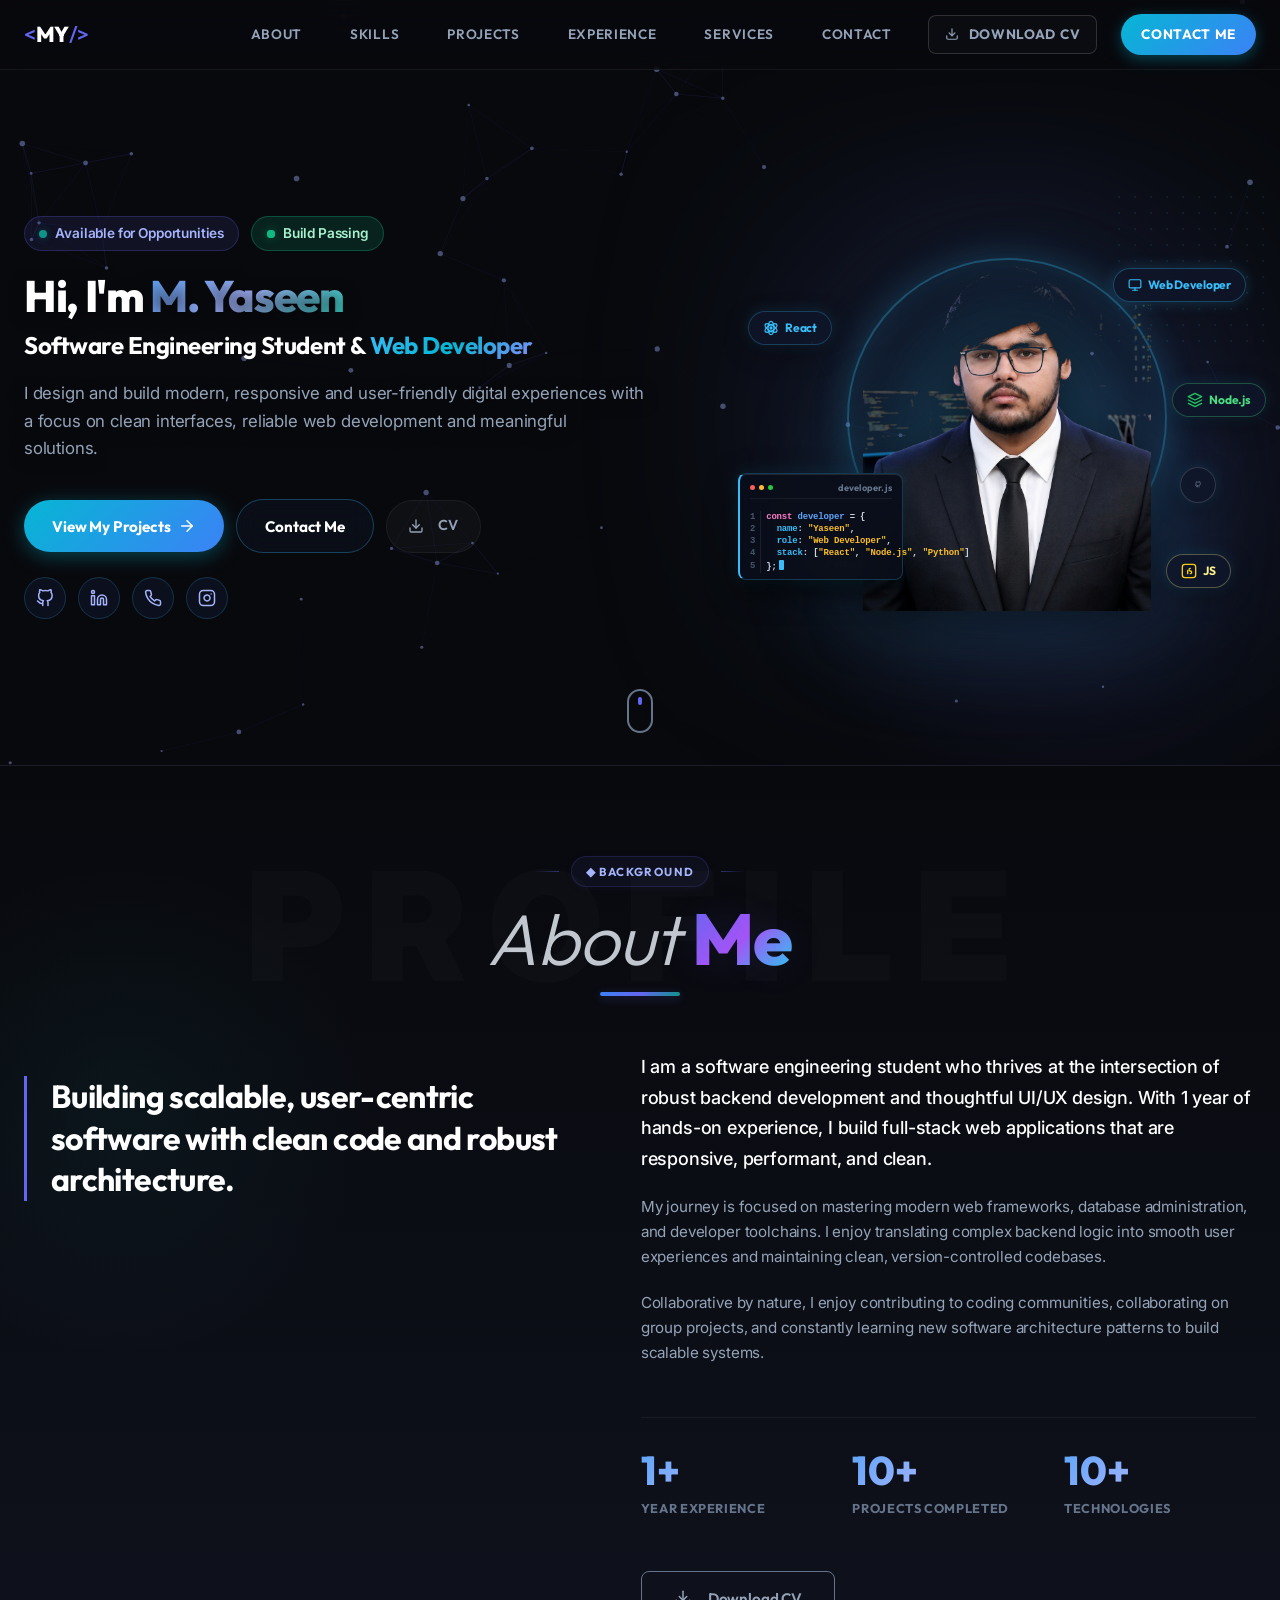
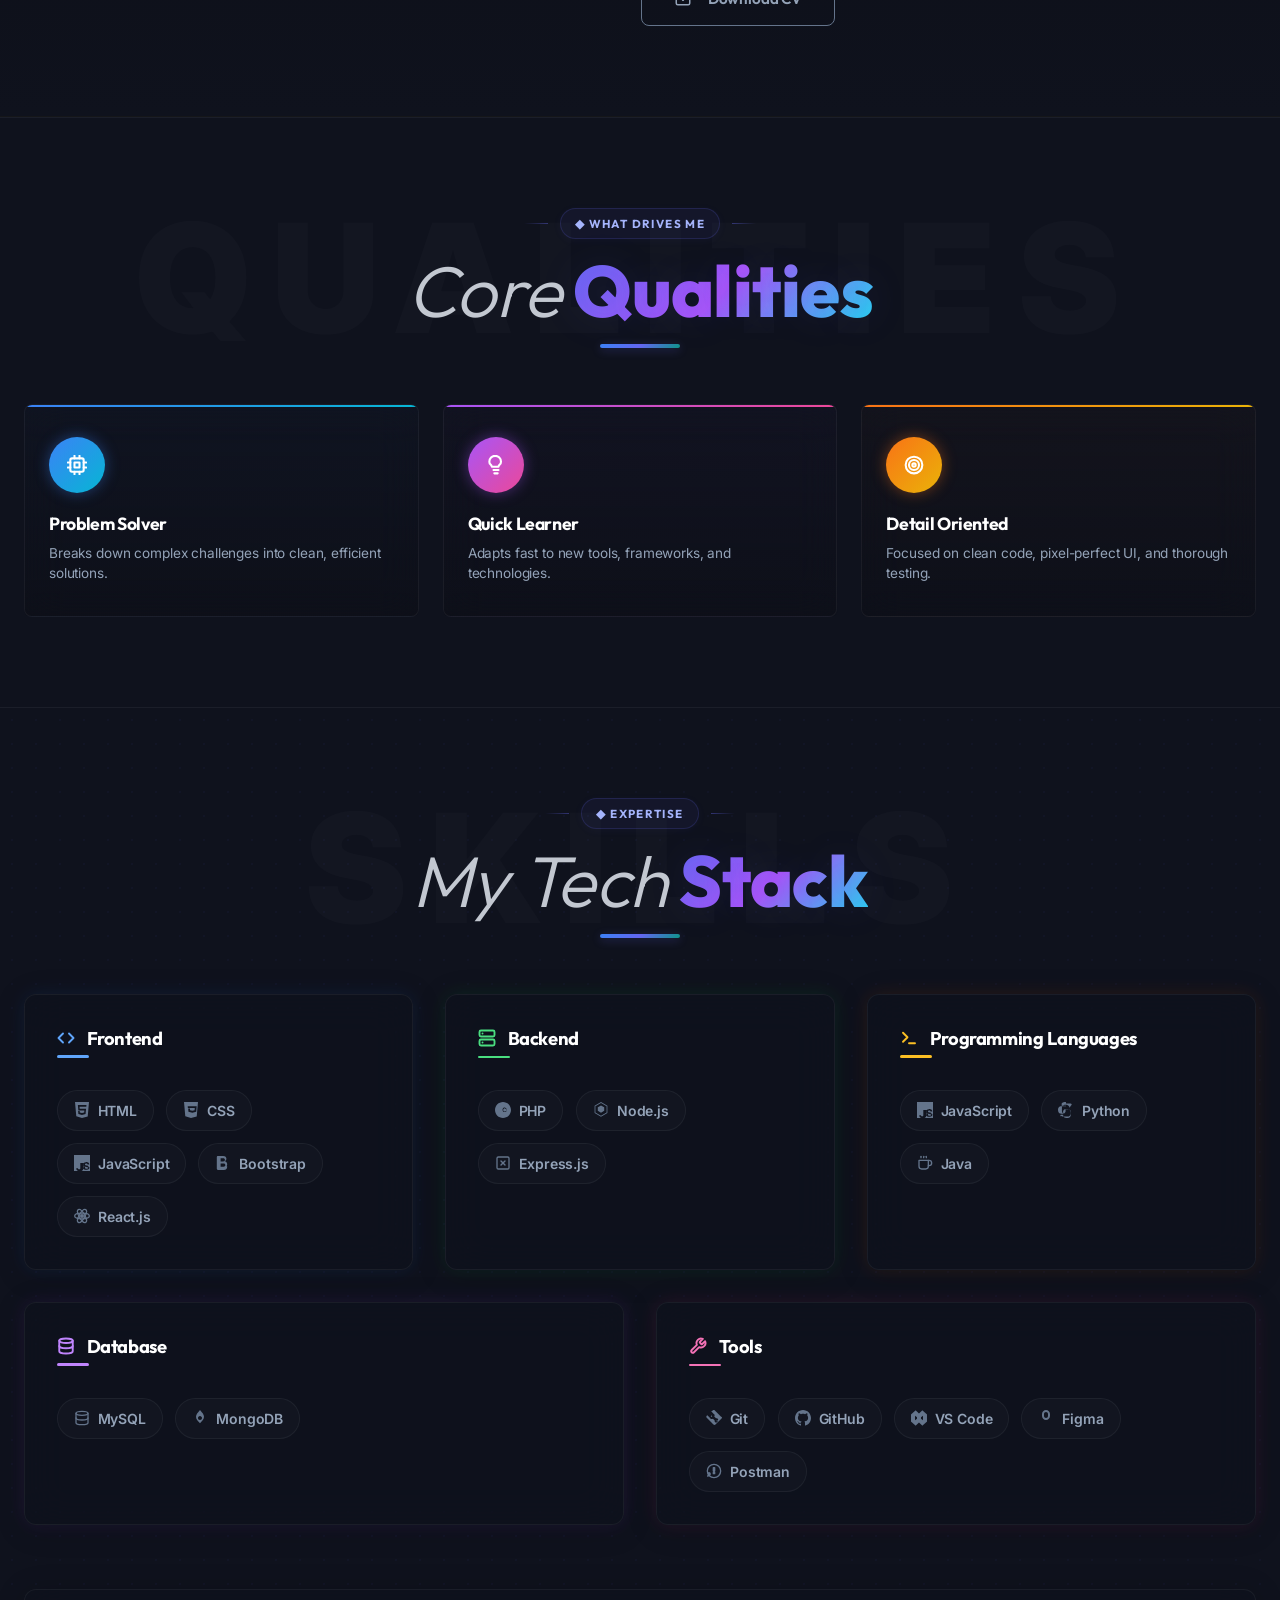
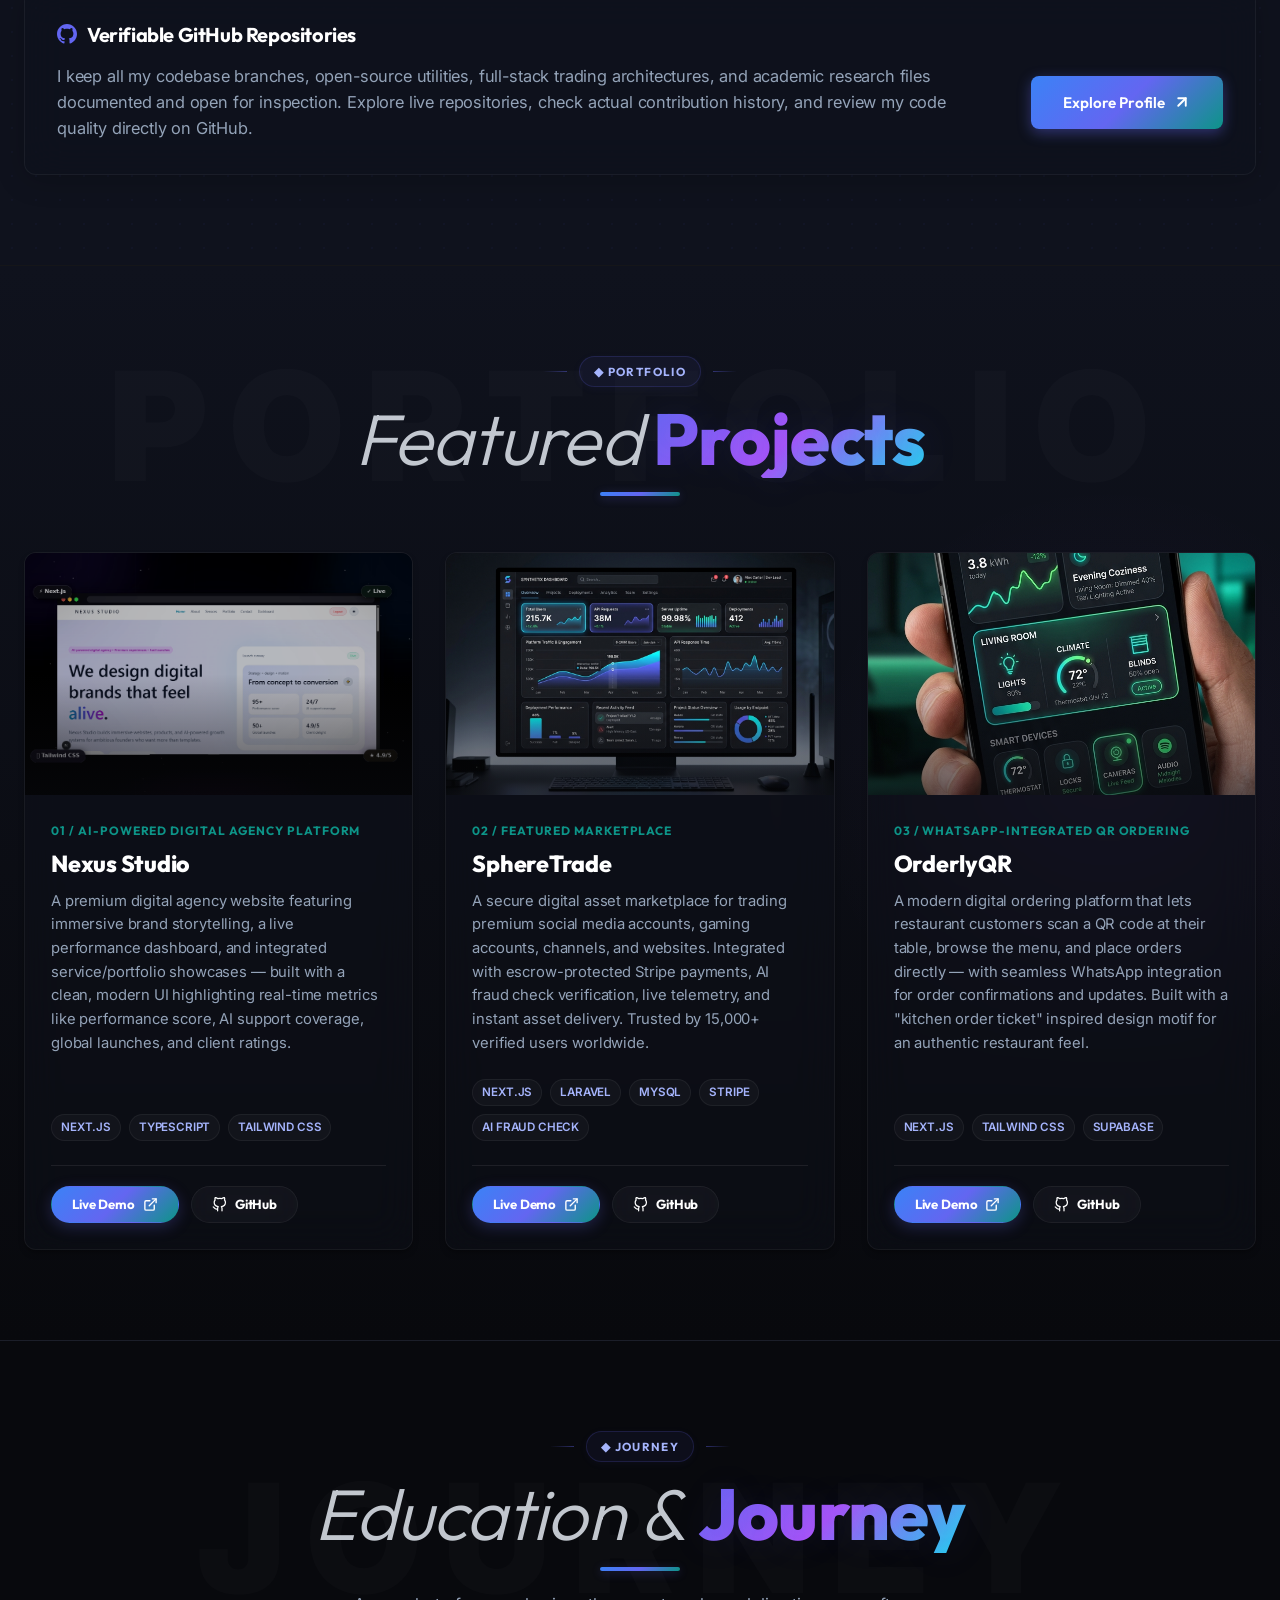
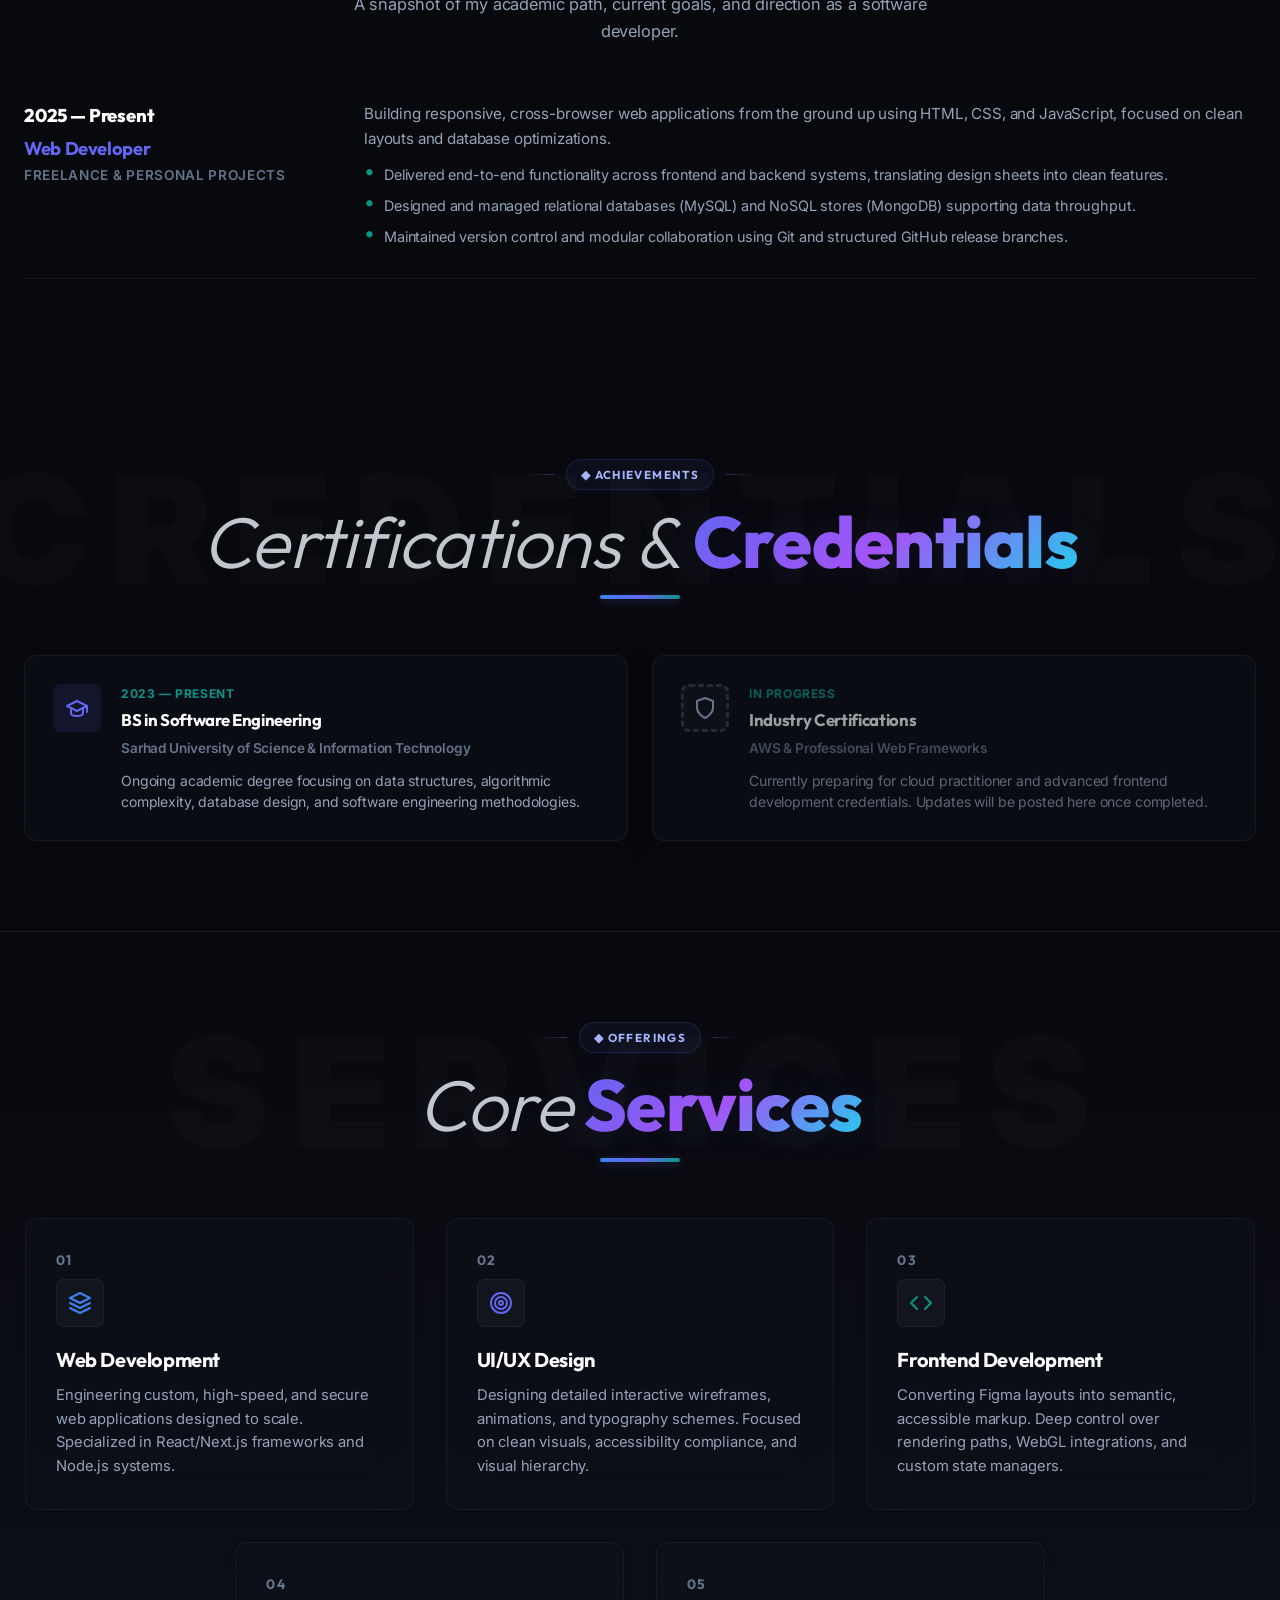
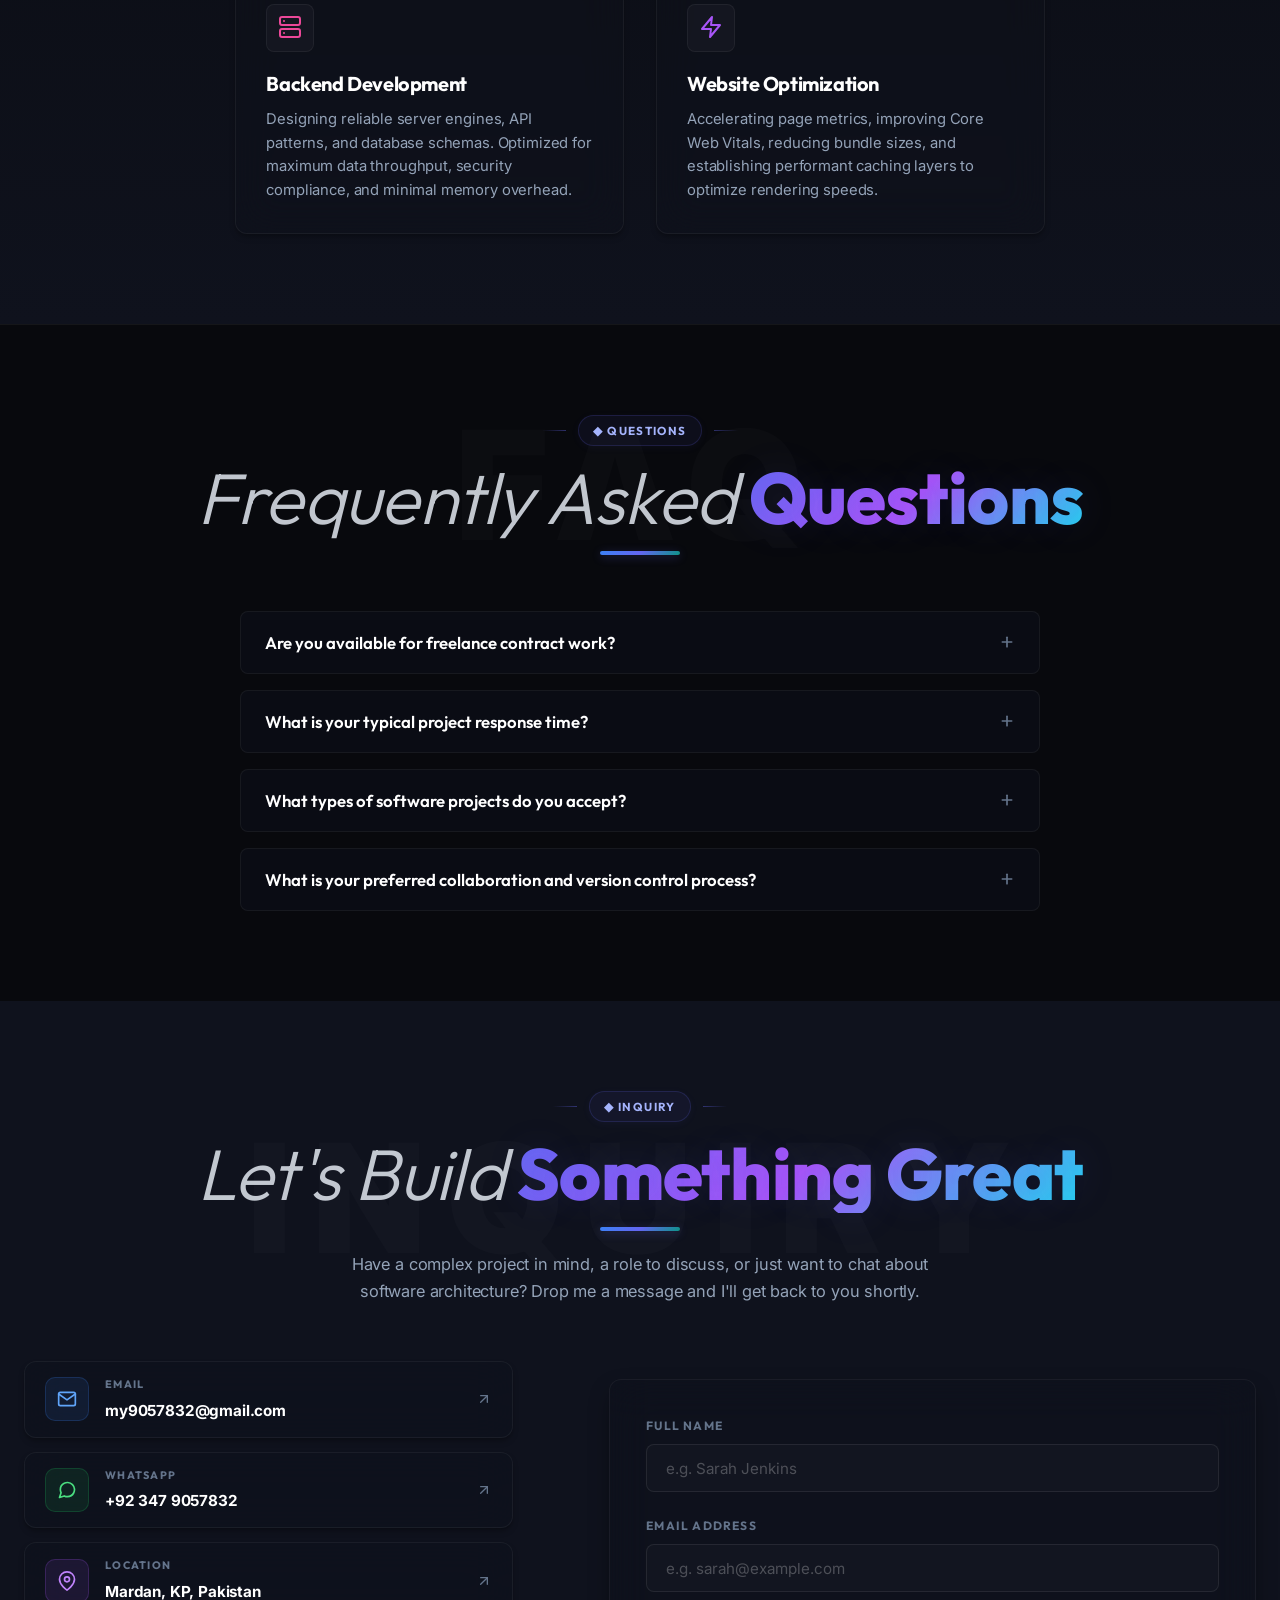
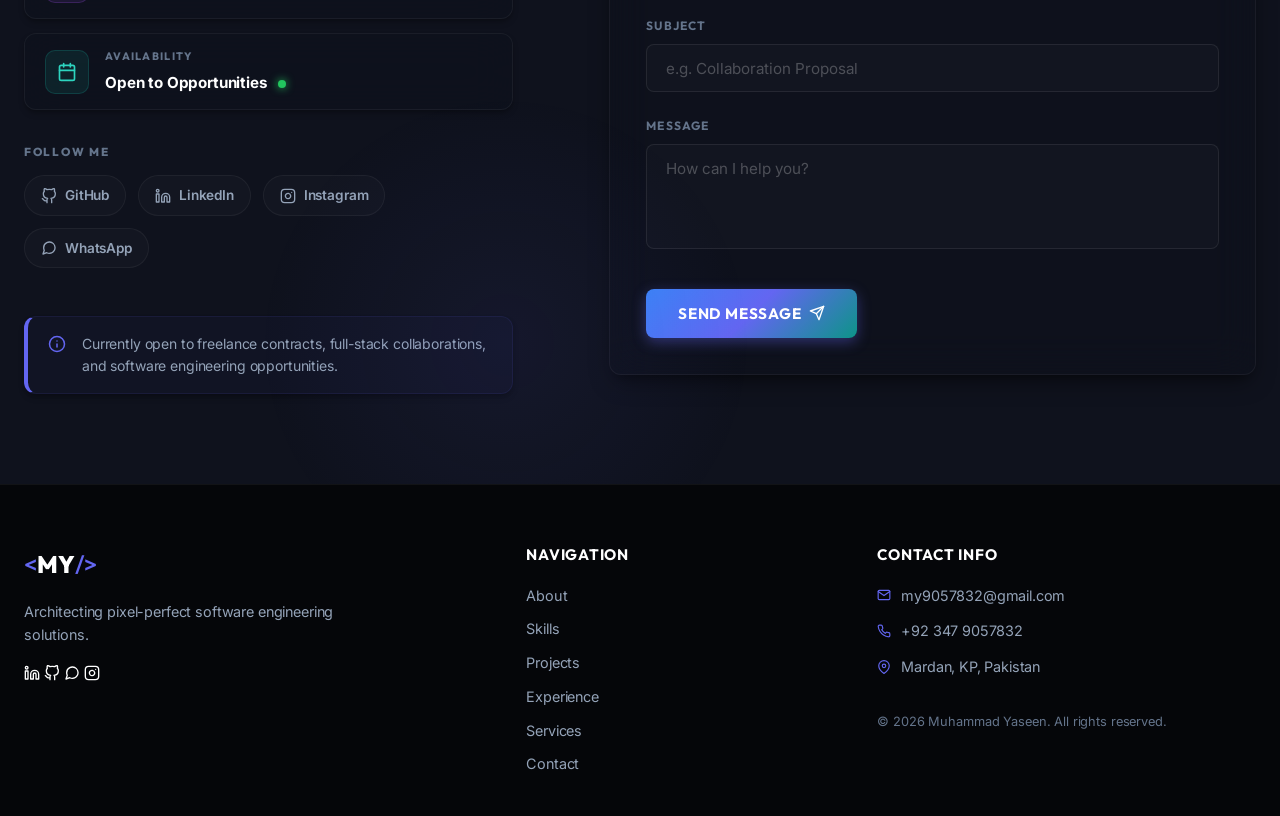
==== index.html @ 97903028 "Bypass browser cache for downloadable CV PDF file" ====
<!DOCTYPE html>
<html lang="en">
<head>
    <meta charset="UTF-8">
    <meta name="viewport" content="width=device-width, initial-scale=1.0">
    <meta name="description" content="Muhammad Yaseen - Web Developer. Specializing in high-performance web systems, database architectures, and clean responsive web interfaces.">
    <meta name="keywords" content="Muhammad Yaseen, Web Developer, Portfolio, Freelancer, Bootstrap, React, PHP, Node.js, MySQL, MongoDB">
    <meta name="author" content="Muhammad Yaseen">
    
    <!-- Open Graph / Facebook -->
    <meta property="og:type" content="website">
    <meta property="og:url" content="https://yaseen.dev/">
    <meta property="og:title" content="Muhammad Yaseen | Web Developer">
    <meta property="og:description" content="Explore the portfolio of Muhammad Yaseen, a web developer building responsive, clean, and database-driven web applications.">
    <meta property="og:image" content="assets/images/project1.jpg">

    <!-- Twitter -->
    <meta property="twitter:card" content="summary_large_image">
    <meta property="twitter:title" content="Muhammad Yaseen | Web Developer">
    <meta property="twitter:description" content="Explore the portfolio of Muhammad Yaseen, a web developer building responsive, clean, and database-driven web applications.">
    <meta property="twitter:image" content="assets/images/project1.jpg">

    <title>Muhammad Yaseen | Web Developer</title>
    
    <!-- Favicon -->
    <link rel="icon" type="image/svg+xml" href="data:image/svg+xml,&lt;svg xmlns=%22http://www.w3.org/2000/svg%22 viewBox=%220 0 100 100%22&gt;&lt;text y=%22.9em%22 font-size=%2280%22 font-family=%22sans-serif%22 font-weight=%22800%22 fill=%22%236366f1%22&gt;MY&lt;/text&gt;&lt;/svg&gt;">

    <!-- Fonts -->
    <link rel="preconnect" href="https://fonts.googleapis.com">
    <link rel="preconnect" href="https://fonts.gstatic.com" crossorigin>
    <link href="https://fonts.googleapis.com/css2?family=Inter:wght@300;400;500;600;700&family=Outfit:wght@400;500;600;700;800&display=swap" rel="stylesheet">
    
    <!-- Stylesheet -->
    <link rel="stylesheet" href="assets/css/styles.css?v=35">
</head>
<body class="dark-theme">

    <!-- Page Preloader -->
    <div id="preloader" class="preloader-overlay">
        <div class="preloader-content">
            <div class="preloader-logo">&lt;MY<span class="logo-accent">/&gt;</span></div>
            <div class="preloader-bar-bg"><div class="preloader-bar-fill"></div></div>
        </div>
    </div>

    <!-- Scroll Progress Bar -->
    <div id="scroll-progress" class="scroll-progress-bar" aria-hidden="true"></div>

    <!-- Sticky Navigation Bar -->
    <header class="navbar" id="main-header">
        <div class="nav-container">
            <a href="#hero" class="nav-logo" id="nav-logo-link" aria-label="Muhammad Yaseen Home">
                <span class="logo-accent">&lt;</span>MY<span class="logo-accent">/&gt;</span>
            </a>
            
            <nav class="nav-links-desktop" id="desktop-menu" aria-label="Main Navigation">
                <a href="#about" class="nav-link">About</a>
                <a href="#skills" class="nav-link">Skills</a>
                <a href="#projects" class="nav-link">Projects</a>
                <a href="#experience" class="nav-link">Experience</a>
                <a href="#services" class="nav-link">Services</a>
                <a href="#contact" class="nav-link">Contact</a>
                <a href="assets/M-Yaseen-CV.pdf?v=35" download="Muhammad_Yaseen_CV.pdf" target="_blank" class="nav-link nav-cv-link" id="nav-cv-desktop">
                    <svg xmlns="http://www.w3.org/2000/svg" width="14" height="14" viewBox="0 0 24 24" fill="none" stroke="currentColor" stroke-width="2" stroke-linecap="round" stroke-linejoin="round" style="vertical-align: middle; margin-right: 4px;" aria-hidden="true"><path d="M21 15v4a2 2 0 0 1-2 2H5a2 2 0 0 1-2-2v-4"></path><polyline points="7 10 12 15 17 10"></polyline><line x1="12" y1="15" x2="12" y2="3"></line></svg>
                    Download CV
                </a>
                <a href="#contact" class="nav-link-cta" id="nav-cta-desktop">Contact Me</a>
            </nav>

            <button class="menu-toggle" id="mobile-menu-btn" aria-expanded="false" aria-controls="mobile-menu" aria-label="Toggle navigation menu">
                <span class="bar"></span>
                <span class="bar"></span>
                <span class="bar"></span>
            </button>
        </div>
    </header>

    <!-- Mobile Slide-out Menu -->
    <nav class="nav-links-mobile" id="mobile-menu" aria-label="Mobile Navigation" aria-hidden="true">
        <a href="#about" class="mobile-nav-link">About</a>
        <a href="#skills" class="mobile-nav-link">Skills</a>
        <a href="#projects" class="mobile-nav-link">Projects</a>
        <a href="#experience" class="mobile-nav-link">Experience</a>
        <a href="#services" class="mobile-nav-link">Services</a>
        <a href="#contact" class="mobile-nav-link">Contact</a>
        <a href="assets/M-Yaseen-CV.pdf?v=35" download="Muhammad_Yaseen_CV.pdf" target="_blank" class="mobile-nav-link mobile-cv-link" id="mobile-cv-cta">
            <svg xmlns="http://www.w3.org/2000/svg" width="14" height="14" viewBox="0 0 24 24" fill="none" stroke="currentColor" stroke-width="2" stroke-linecap="round" stroke-linejoin="round" style="vertical-align: middle; margin-right: 6px;" aria-hidden="true"><path d="M21 15v4a2 2 0 0 1-2 2H5a2 2 0 0 1-2-2v-4"></path><polyline points="7 10 12 15 17 10"></polyline><line x1="12" y1="15" x2="12" y2="3"></line></svg>
            Download CV
        </a>
        <a href="#contact" class="mobile-nav-link mobile-cta" id="nav-cta-mobile">Contact Me</a>
    </nav>

    <main>
        <!-- Hero Section -->
        <section id="hero" class="hero-section">
            <canvas id="hero-canvas"></canvas>
            <div class="hero-grid container">
                <div class="hero-text-block reveal-on-scroll">
                    <div class="hero-badges-row">
                        <div class="hero-badge">
                            <span class="badge-dot"></span> Available for Opportunities
                        </div>
                        <div class="hero-badge status-badge">
                            <span class="status-dot"></span> Build Passing
                        </div>
                    </div>
                    <h1 class="hero-title">
                        Hi, I'm <span class="gradient-text">M. Yaseen</span>
                    </h1>
                    <h2 class="hero-role">
                        Software Engineering Student &amp; <span class="gradient-text-cyan">Web Developer</span>
                    </h2>
                    <p class="hero-subtitle">
                        I design and build modern, responsive and user-friendly digital experiences with a focus on clean interfaces, reliable web development and meaningful solutions.
                    </p>

                    <div class="hero-actions-wrapper">
                        <div class="hero-actions">
                            <a href="#projects" class="btn btn-primary-cyan" id="hero-primary-cta">
                                <span>View My Projects</span>
                                <svg xmlns="http://www.w3.org/2000/svg" width="18" height="18" viewBox="0 0 24 24" fill="none" stroke="currentColor" stroke-width="2" stroke-linecap="round" stroke-linejoin="round" aria-hidden="true"><line x1="5" y1="12" x2="19" y2="12"></line><polyline points="12 5 19 12 12 19"></polyline></svg>
                            </a>
                            <a href="#contact" class="btn btn-outline-cyan" id="hero-secondary-cta">
                                <span>Contact Me</span>
                            </a>
                            <a href="assets/M-Yaseen-CV.pdf?v=35" download="Muhammad_Yaseen_CV.pdf" target="_blank" class="btn btn-outline-cv" id="hero-cv-cta" aria-label="Download CV">
                                <svg xmlns="http://www.w3.org/2000/svg" width="16" height="16" viewBox="0 0 24 24" fill="none" stroke="currentColor" stroke-width="2" stroke-linecap="round" stroke-linejoin="round" aria-hidden="true" style="margin-right: 6px;"><path d="M21 15v4a2 2 0 0 1-2 2H5a2 2 0 0 1-2-2v-4"></path><polyline points="7 10 12 15 17 10"></polyline><line x1="12" y1="15" x2="12" y2="3"></line></svg>
                                <span>CV</span>
                            </a>
                        </div>

                        <!-- Hero Social Links -->
                        <div class="hero-social-links">
                            <a href="https://github.com/myaseen12" target="_blank" rel="noopener noreferrer" class="hero-social-icon" aria-label="GitHub Profile">
                                <svg xmlns="http://www.w3.org/2000/svg" width="18" height="18" viewBox="0 0 24 24" fill="none" stroke="currentColor" stroke-width="2" stroke-linecap="round" stroke-linejoin="round"><path d="M9 19c-5 1.5-5-2.5-7-3m14 6v-3.87a3.37 3.37 0 0 0-.94-2.61c3.14-.35 6.44-1.54 6.44-7A5.44 5.44 0 0 0 20 4.77 5.07 5.07 0 0 0 19.91 1S18.73.65 16 2.48a13.38 13.38 0 0 0-7 0C6.27.65 5.09 1 5.09 1A5.07 5.07 0 0 0 5 4.77a5.44 5.44 0 0 0-1.5 3.78c0 5.42 3.3 6.61 6.44 7A3.37 3.37 0 0 0 9 18.13V22"></path></svg>
                            </a>
                            <a href="https://www.linkedin.com/in/muhammad-yaseen-93397b417" target="_blank" rel="noopener noreferrer" class="hero-social-icon" aria-label="LinkedIn Profile">
                                <svg xmlns="http://www.w3.org/2000/svg" width="18" height="18" viewBox="0 0 24 24" fill="none" stroke="currentColor" stroke-width="2" stroke-linecap="round" stroke-linejoin="round"><path d="M16 8a6 6 0 0 1 6 6v7h-4v-7a2 2 0 0 0-2-2 2 2 0 0 0-2 2v7h-4v-7a6 6 0 0 1 6-6z"></path><rect x="2" y="9" width="4" height="12"></rect><circle cx="4" cy="4" r="2"></circle></svg>
                            </a>
                            <a href="https://wa.me/923479057832" target="_blank" rel="noopener noreferrer" class="hero-social-icon" aria-label="WhatsApp Contact">
                                <svg xmlns="http://www.w3.org/2000/svg" width="18" height="18" viewBox="0 0 24 24" fill="none" stroke="currentColor" stroke-width="2" stroke-linecap="round" stroke-linejoin="round"><path d="M22 16.92v3a2 2 0 0 1-2.18 2 19.79 19.79 0 0 1-8.63-3.07 19.5 19.5 0 0 1-6-6 19.79 19.79 0 0 1-3.07-8.67A2 2 0 0 1 4.11 2h3a2 2 0 0 1 2 1.72 12.84 12.84 0 0 0 .7 2.81 2 2 0 0 1-.45 2.11L8.09 9.91a16 16 0 0 0 6 6l1.27-1.27a2 2 0 0 1 2.11-.45 12.84 12.84 0 0 0 2.81.7A2 2 0 0 1 22 16.92z"></path></svg>
                            </a>
                            <a href="https://www.instagram.com/m_yaseen047" target="_blank" rel="noopener noreferrer" class="hero-social-icon" aria-label="Instagram Profile">
                                <svg xmlns="http://www.w3.org/2000/svg" width="18" height="18" viewBox="0 0 24 24" fill="none" stroke="currentColor" stroke-width="2" stroke-linecap="round" stroke-linejoin="round"><rect x="2" y="2" width="20" height="20" rx="5" ry="5"></rect><path d="M16 11.37A4 4 0 1 1 12.63 8 4 4 0 0 1 16 11.37z"></path><line x1="17.5" y1="6.5" x2="17.51" y2="6.5"></line></svg>
                            </a>
                        </div>
                    </div>
                </div>
                
                <div class="hero-visual-block reveal-on-scroll">
                    <!-- Subtle background cyan/indigo glow -->
                    <div class="hero-avatar-glow"></div>
                    
                    <!-- Dotted pattern background behind photo -->
                    <div class="hero-avatar-dots"></div>
                    
                    <!-- Glowing circular orbit ring behind cutout -->
                    <div class="hero-avatar-ring"></div>
                    
                    <!-- Floating Tech Badge 1: React -->
                    <div class="hero-float-element float-tech-card float-tech-react" aria-hidden="true">
                        <svg xmlns="http://www.w3.org/2000/svg" width="16" height="16" viewBox="0 0 24 24" fill="none" stroke="#38bdf8" stroke-width="2" stroke-linecap="round" stroke-linejoin="round"><ellipse cx="12" cy="12" rx="10" ry="4.5" transform="rotate(30 12 12)"></ellipse><ellipse cx="12" cy="12" rx="10" ry="4.5" transform="rotate(90 12 12)"></ellipse><ellipse cx="12" cy="12" rx="10" ry="4.5" transform="rotate(150 12 12)"></ellipse><circle cx="12" cy="12" r="1.5" fill="#38bdf8"></circle></svg>
                        <span>React</span>
                    </div>

                    <!-- Floating Tech Badge 2: Node.js -->
                    <div class="hero-float-element float-tech-card float-tech-node" aria-hidden="true">
                        <svg xmlns="http://www.w3.org/2000/svg" width="16" height="16" viewBox="0 0 24 24" fill="none" stroke="#22c55e" stroke-width="2" stroke-linecap="round" stroke-linejoin="round"><path d="M12 2L2 7l10 5 10-5-10-5zM2 17l10 5 10-5M2 12l10 5 10-5"></path></svg>
                        <span>Node.js</span>
                    </div>

                    <!-- Floating Tech Badge 3: Python -->
                    <div class="hero-float-element float-tech-card float-tech-python" aria-hidden="true">
                        <svg xmlns="http://www.w3.org/2000/svg" width="16" height="16" viewBox="0 0 24 24" fill="none" stroke="#eab308" stroke-width="2" stroke-linecap="round" stroke-linejoin="round"><path d="M12 2v20M17 5H9.5a3.5 3.5 0 0 0 0 7h5a3.5 3.5 0 0 1 0 7H6"></path></svg>
                        <span>Python</span>
                    </div>

                    <!-- Floating Tech Badge 4: JavaScript -->
                    <div class="hero-float-element float-tech-card float-tech-js" aria-hidden="true">
                        <svg xmlns="http://www.w3.org/2000/svg" width="16" height="16" viewBox="0 0 24 24" fill="none" stroke="#facc15" stroke-width="2" stroke-linecap="round" stroke-linejoin="round"><rect x="2" y="2" width="20" height="20" rx="4" ry="4"></rect><path d="M10 16v-5"></path><path d="M14 16c1.5 0 2-.8 2-2s-.8-2-2-2-2-.8-2-2 .8-2 2-2"></path></svg>
                        <span>JS</span>
                    </div>
                    
                    <!-- Floating Code Window Graphic -->
                    <div class="hero-float-element float-code-window" aria-hidden="true">
                        <div class="window-header">
                            <span class="window-dot red"></span>
                            <span class="window-dot yellow"></span>
                            <span class="window-dot green"></span>
                            <span class="window-title">developer.js</span>
                        </div>
                        <div class="code-editor-wrapper">
                            <div class="line-numbers">
                                <span>1</span>
                                <span>2</span>
                                <span>3</span>
                                <span>4</span>
                                <span>5</span>
                            </div>
                            <div class="window-content">
                                <code><span class="syn-kw">const</span> <span class="syn-var">developer</span> <span class="syn-punc">=</span> <span class="syn-punc">{</span></code>
                                <code>&nbsp;&nbsp;<span class="syn-key">name</span><span class="syn-punc">:</span> <span class="syn-str">"Yaseen"</span><span class="syn-punc">,</span></code>
                                <code>&nbsp;&nbsp;<span class="syn-key">role</span><span class="syn-punc">:</span> <span class="syn-str">"Web Developer"</span><span class="syn-punc">,</span></code>
                                <code>&nbsp;&nbsp;<span class="syn-key">stack</span><span class="syn-punc">:</span> <span class="syn-punc">[</span><span class="syn-str">"React"</span><span class="syn-punc">,</span> <span class="syn-str">"Node.js"</span><span class="syn-punc">,</span> <span class="syn-str">"Python"</span><span class="syn-punc">]</span></code>
                                <code><span class="syn-punc">}</span><span class="syn-punc">;</span><span class="code-cursor"></span></code>
                            </div>
                        </div>
                    </div>
                    
                    <!-- Floating Web Developer Badge -->
                    <div class="hero-float-element float-dev-badge" aria-hidden="true">
                        <svg xmlns="http://www.w3.org/2000/svg" width="14" height="14" viewBox="0 0 24 24" fill="none" stroke="currentColor" stroke-width="2" stroke-linecap="round" stroke-linejoin="round"><rect x="2" y="3" width="20" height="14" rx="2" ry="2"></rect><line x1="8" y1="21" x2="16" y2="21"></line><line x1="12" y1="17" x2="12" y2="21"></line></svg>
                        <span>Web Developer</span>
                    </div>
                    
                    <!-- Floating GitHub Icon Badge -->
                    <div class="hero-float-element float-git-badge" aria-hidden="true">
                        <svg xmlns="http://www.w3.org/2000/svg" width="15" height="15" viewBox="0 0 24 24" fill="none" stroke="currentColor" stroke-width="2" stroke-linecap="round" stroke-linejoin="round"><path d="M9 19c-5 1.5-5-2.5-7-3m14 6v-3.87a3.37 3.37 0 0 0-.94-2.61c3.14-.35 6.44-1.54 6.44-7A5.44 5.44 0 0 0 20 4.77 5.07 5.07 0 0 0 19.91 1S18.73.65 16 2.48a13.38 13.38 0 0 0-7 0C6.27.65 5.09 1 5.09 1A5.07 5.07 0 0 0 5 4.77a5.44 5.44 0 0 0-1.5 3.78c0 5.42 3.3 6.61 6.44 7A3.37 3.37 0 0 0 9 18.13V22"></path></svg>
                    </div>
                    
                    <!-- Premium Glassmorphism Container with Cutout Portrait -->
                    <div class="hero-avatar-container">
                        <img src="assets/images/avatar_cutout.png?v=6" alt="Muhammad Yaseen Portrait" class="hero-avatar-image" loading="lazy">
                    </div>
                </div>
            </div>
            <a href="#about" class="scroll-indicator" aria-label="Scroll to About Me section">
                <span class="mouse">
                    <span class="wheel"></span>
                </span>
            </a>
        </section>

        <!-- About Me Section -->
        <section id="about" class="about-section section-padding">
            <div class="container">
                <div class="section-header reveal-on-scroll" data-watermark="PROFILE">
                    <div class="section-tag-wrapper">
                        <div class="section-tag-line"></div>
                        <span class="section-tag">◆ Background</span>
                        <div class="section-tag-line line-right"></div>
                    </div>
                    <h2 class="section-title"><span class="thin-italic">About</span> <span class="gradient-text">Me</span></h2>
                    <div class="section-line"></div>
                </div>
    
                <div class="about-grid">
                    <div class="about-left-col reveal-on-scroll">
                        <p class="about-statement">
                            Building scalable, user-centric software with clean code and robust architecture.
                        </p>
                    </div>
    
                    <div class="about-right-col reveal-on-scroll">
                        <p class="about-lead-text">
                            I am a software engineering student who thrives at the intersection of robust backend development and thoughtful UI/UX design. With 1 year of hands-on experience, I build full-stack web applications that are responsive, performant, and clean.
                        </p>
                        <p class="about-body-text">
                            My journey is focused on mastering modern web frameworks, database administration, and developer toolchains. I enjoy translating complex backend logic into smooth user experiences and maintaining clean, version-controlled codebases.
                        </p>
                        <p class="about-body-text">
                            Collaborative by nature, I enjoy contributing to coding communities, collaborating on group projects, and constantly learning new software architecture patterns to build scalable systems.
                        </p>
    
                        <!-- Horizontal Stats row -->
                        <div class="about-stats-row">
                            <div class="stat-item">
                                <span class="stat-num">1+</span>
                                <span class="stat-label">Year Experience</span>
                            </div>
                            <div class="stat-item">
                                <span class="stat-num">10+</span>
                                <span class="stat-label">Projects Completed</span>
                            </div>
                            <div class="stat-item">
                                <span class="stat-num">10+</span>
                                <span class="stat-label">Technologies</span>
                            </div>
                        </div>

                        <!-- Download CV Button in About Section -->
                        <div class="about-cv-action" style="margin-top: 2rem;">
                            <a href="assets/M-Yaseen-CV.pdf?v=35" download="Muhammad_Yaseen_CV.pdf" target="_blank" class="btn btn-outline" id="about-cv-cta">
                                <svg xmlns="http://www.w3.org/2000/svg" width="18" height="18" viewBox="0 0 24 24" fill="none" stroke="currentColor" stroke-width="2" stroke-linecap="round" stroke-linejoin="round" aria-hidden="true" style="margin-right: 8px;"><path d="M21 15v4a2 2 0 0 1-2 2H5a2 2 0 0 1-2-2v-4"></path><polyline points="7 10 12 15 17 10"></polyline><line x1="12" y1="15" x2="12" y2="3"></line></svg>
                                <span>Download CV</span>
                            </a>
                        </div>
                    </div>
                </div>
            </div>
        </section>

        <!-- Core Qualities Section -->
        <section id="qualities" class="qualities-section section-padding">
            <div class="container">
                <div class="section-header reveal-on-scroll" data-watermark="QUALITIES">
                    <div class="section-tag-wrapper">
                        <div class="section-tag-line"></div>
                        <span class="section-tag">◆ WHAT DRIVES ME</span>
                        <div class="section-tag-line line-right"></div>
                    </div>
                    <h2 class="section-title"><span class="thin-italic">Core</span> <span class="gradient-text">Qualities</span></h2>
                    <div class="section-line"></div>
                </div>

                <div class="qualities-grid">
                    <!-- Quality 1: Problem Solver -->
                    <div class="quality-card quality-blue reveal-on-scroll">
                        <div class="quality-top-border"></div>
                        <div class="quality-icon-wrapper">
                            <svg xmlns="http://www.w3.org/2000/svg" width="20" height="20" viewBox="0 0 24 24" fill="none" stroke="currentColor" stroke-width="2.5" stroke-linecap="round" stroke-linejoin="round" class="soft-icon" aria-hidden="true"><rect x="4" y="4" width="16" height="16" rx="2" ry="2"></rect><rect x="9" y="9" width="6" height="6"></rect><line x1="9" y1="1" x2="9" y2="4"></line><line x1="15" y1="1" x2="15" y2="4"></line><line x1="9" y1="20" x2="9" y2="23"></line><line x1="15" y1="20" x2="15" y2="23"></line><line x1="20" y1="9" x2="23" y2="9"></line><line x1="20" y1="15" x2="23" y2="15"></line><line x1="1" y1="9" x2="4" y2="9"></line><line x1="1" y1="15" x2="4" y2="15"></line></svg>
                        </div>
                        <div class="quality-info">
                            <h3 class="quality-title">Problem Solver</h3>
                            <p class="quality-desc">Breaks down complex challenges into clean, efficient solutions.</p>
                        </div>
                    </div>

                    <!-- Quality 2: Quick Learner -->
                    <div class="quality-card quality-purple reveal-on-scroll">
                        <div class="quality-top-border"></div>
                        <div class="quality-icon-wrapper">
                            <svg xmlns="http://www.w3.org/2000/svg" width="20" height="20" viewBox="0 0 24 24" fill="none" stroke="currentColor" stroke-width="2.5" stroke-linecap="round" stroke-linejoin="round" class="soft-icon" aria-hidden="true"><path d="M15 14c.2-1 .7-1.7 1.5-2.5 1-.9 1.5-2.2 1.5-3.5A7 7 0 0 0 4 8c0 1.3.5 2.6 1.5 3.5.8.8 1.3 1.5 1.5 2.5h8z"></path><path d="M9 18h6M10 22h4"></path></svg>
                        </div>
                        <div class="quality-info">
                            <h3 class="quality-title">Quick Learner</h3>
                            <p class="quality-desc">Adapts fast to new tools, frameworks, and technologies.</p>
                        </div>
                    </div>

                    <!-- Quality 3: Detail Oriented -->
                    <div class="quality-card quality-orange reveal-on-scroll">
                        <div class="quality-top-border"></div>
                        <div class="quality-icon-wrapper">
                            <svg xmlns="http://www.w3.org/2000/svg" width="20" height="20" viewBox="0 0 24 24" fill="none" stroke="currentColor" stroke-width="2.5" stroke-linecap="round" stroke-linejoin="round" class="soft-icon" aria-hidden="true"><circle cx="12" cy="12" r="10"></circle><circle cx="12" cy="12" r="6"></circle><circle cx="12" cy="12" r="2"></circle></svg>
                        </div>
                        <div class="quality-info">
                            <h3 class="quality-title">Detail Oriented</h3>
                            <p class="quality-desc">Focused on clean code, pixel-perfect UI, and thorough testing.</p>
                        </div>
                    </div>
                </div>
            </div>
        </section>

        <!-- Skills Section -->
        <section id="skills" class="skills-section section-padding">
            <div class="container">
                <div class="section-header reveal-on-scroll" data-watermark="SKILLS">
                    <div class="section-tag-wrapper">
                        <div class="section-tag-line"></div>
                        <span class="section-tag">◆ Expertise</span>
                        <div class="section-tag-line line-right"></div>
                    </div>
                    <h2 class="section-title"><span class="thin-italic">My Tech</span> <span class="gradient-text">Stack</span></h2>
                    <div class="section-line"></div>
                </div>

                <div class="skills-grid reveal-on-scroll">
                    <!-- Frontend -->
                    <div class="skills-category-card card-glow-blue">
                        <h3 class="category-title">
                            <svg xmlns="http://www.w3.org/2000/svg" width="18" height="18" viewBox="0 0 24 24" fill="none" stroke="currentColor" stroke-width="2.5" stroke-linecap="round" stroke-linejoin="round" class="category-title-icon" aria-hidden="true"><polyline points="16 18 22 12 16 6"></polyline><polyline points="8 6 2 12 8 18"></polyline></svg>
                            <span>Frontend</span>
                        </h3>
                        <div class="skills-list">
                            <div class="skill-pill">
                                <svg viewBox="0 0 24 24" width="16" height="16" fill="currentColor" aria-hidden="true"><path d="M1.5 0h21l-1.91 21.563L11.977 24l-8.564-2.438L1.5 0zm7.031 9.75l-.232-2.625 10.137.004.244-2.625H5.822l.716 8.125h9.052l-.281 3.125-3.328.906-3.303-.906-.21-2.396H6.183l.418 4.75 5.38 1.484 5.35-1.484.72-8.125H8.531z"/></svg>
                                <span class="skill-name">HTML</span>
                            </div>
                            <div class="skill-pill">
                                <svg viewBox="0 0 24 24" width="16" height="16" fill="currentColor" aria-hidden="true"><path d="M1.5 0h21l-1.91 21.563L11.977 24l-8.564-2.438L1.5 0zm5.625 6.75l.188 2.25h10.375l-.281 3.188-3.414.938-3.398-.938-.218-2.5H7.781l.422 4.875 5.797 1.594 5.766-1.594.75-8.313H7.125z"/></svg>
                                <span class="skill-name">CSS</span>
                            </div>
                            <div class="skill-pill">
                                <svg viewBox="0 0 24 24" width="16" height="16" fill="currentColor" aria-hidden="true"><path d="M0 0h24v24H0V0zm22.034 18.268c-.175-1.024-.836-1.859-2.316-2.418-.517-.195-1.166-.35-1.859-.462-.69-.115-1.096-.285-1.222-.505-.122-.218-.16-.505-.11-.854.093-.655.563-1.077 1.41-1.266.621-.14 1.157-.046 1.611.282.396.285.672.697.83 1.233h2.61c-.137-1.782-1.086-2.92-2.842-3.414-.627-.176-1.442-.232-2.445-.166-1.127.075-2.012.396-2.658.96-.647.567-.923 1.341-1.01 2.322-.11 1.222.188 2.123.902 2.702.716.577 1.956.974 3.722 1.189 1.458.176 2.148.428 2.3.753.153.327.13.728-.068 1.203-.274.659-.974 1.01-2.103.953-1.01-.052-1.683-.414-2.02-1.09-.323-.65-.418-1.458-.29-2.423h-2.61c-.126 1.765.313 3.01.313 3.01s.884 1.378 2.502 1.831c.712.195 1.547.25 2.503.166 1.272-.11 2.274-.5 3.01-1.166.734-.666 1.093-1.548 1.074-2.648v-.048zM12.1 12.1h-2.62v6.67c0 1.22-.093 1.95-.28 2.2-.187.25-.654.375-1.403.375-.654 0-1.12-.094-1.402-.28-.28-.188-.42-.515-.42-1.03h-2.61c0 1.497.467 2.525 1.402 3.085.935.56 2.384.84 4.347.84 1.776 0 3.084-.42 3.925-1.26.84-.84 1.26-2.15 1.26-3.926V12.1h-.2z"/></svg>
                                <span class="skill-name">JavaScript</span>
                            </div>
                            <div class="skill-pill">
                                <svg viewBox="0 0 24 24" width="16" height="16" fill="currentColor" aria-hidden="true"><path d="M18.278 16.864a5.175 5.175 0 0 1-5.06 5.498H4.293a1.597 1.597 0 0 1-1.594-1.597V3.243c0-.882.716-1.598 1.594-1.598h7.946c3.272 0 4.887 1.879 4.887 4.148 0 1.554-.925 2.923-2.686 3.42 2.368.423 3.844 2.115 3.844 4.544 0 1.218-.466 2.363-1.002 3.107zm-9.843-12.01v4.717h3.763c1.782 0 2.686-.81 2.686-2.336 0-1.55-.904-2.381-2.686-2.381H8.435zm0 7.828v4.96h4.153c2.016 0 2.927-.925 2.927-2.473 0-1.549-.91-2.487-2.927-2.487H8.435z"/></svg>
                                <span class="skill-name">Bootstrap</span>
                            </div>
                            <div class="skill-pill">
                                <svg viewBox="0 0 24 24" width="16" height="16" fill="none" stroke="currentColor" stroke-width="2" aria-hidden="true"><ellipse cx="12" cy="12" rx="11" ry="4.2" transform="rotate(0 12 12)"/><ellipse cx="12" cy="12" rx="11" ry="4.2" transform="rotate(60 12 12)"/><ellipse cx="12" cy="12" rx="11" ry="4.2" transform="rotate(120 12 12)"/><circle cx="12" cy="12" r="2" fill="currentColor"/></svg>
                                <span class="skill-name">React.js</span>
                            </div>
                        </div>
                    </div>

                    <!-- Backend -->
                    <div class="skills-category-card card-glow-green">
                        <h3 class="category-title">
                            <svg xmlns="http://www.w3.org/2000/svg" width="18" height="18" viewBox="0 0 24 24" fill="none" stroke="currentColor" stroke-width="2.5" stroke-linecap="round" stroke-linejoin="round" class="category-title-icon" aria-hidden="true"><rect x="2" y="2" width="20" height="8" rx="2" ry="2"></rect><rect x="2" y="14" width="20" height="8" rx="2" ry="2"></rect><line x1="6" y1="6" x2="6.01" y2="6"></line><line x1="6" y1="18" x2="6.01" y2="18"></line></svg>
                            <span>Backend</span>
                        </h3>
                        <div class="skills-list">
                            <div class="skill-pill">
                                <svg viewBox="0 0 24 24" width="16" height="16" fill="currentColor" aria-hidden="true"><path d="M12 0C5.373 0 0 5.373 0 12s5.373 12 12 12 12-5.373 12-12S18.627 0 12 0zm5.176 11.238l.061.272h-.605l-.061-.272a2.31 2.31 0 0 0-.256-.632 2.457 2.457 0 0 0-.441-.532 2.313 2.313 0 0 0-.6-.39 2.222 2.222 0 0 0-.742-.143c-.279-.01-.557.037-.812.139a2.531 2.531 0 0 0-.663.411 2.766 2.766 0 0 0-.482.639 2.766 2.766 0 0 0-.265.819c-.062.366-.046.74.048 1.098.083.336.242.648.468.913.226.257.514.453.84.571.332.115.681.162 1.026.136.25-.01.498-.052.735-.125.228-.069.444-.176.638-.316.182-.132.339-.3.461-.497.108-.182.18-.382.213-.59h.619c-.046.335-.152.658-.313.955-.164.305-.382.573-.642.79a3.02 3.02 0 0 1-.926.495c-.347.113-.71.168-1.074.161a3.037 3.037 0 0 1-1.258-.27 2.612 2.612 0 0 1-1.002-.787 2.825 2.825 0 0 1-.61-1.206c-.156-.549-.204-1.123-.142-1.69a3.298 3.298 0 0 1 .472-1.468c.256-.416.592-.767 1-1.026a2.973 2.973 0 0 1 1.45-.401c.361-.01.722.04 1.062.148.33.106.634.276.896.5.25.215.454.482.601.787a2.646 2.646 0 0 1 .27 1.012zm-8.8 3.738l.643-2.886h1.233l.233-1.045H4.252l-.233 1.045h1.234l-.643 2.886H3.377z"/></svg>
                                <span class="skill-name">PHP</span>
                            </div>
                            <div class="skill-pill">
                                <svg viewBox="0 0 24 24" width="16" height="16" fill="currentColor" aria-hidden="true"><path d="M12 0L2.4 5.5v11L12 22l9.6-5.5v-11L12 0zm8.4 15.7l-8.4 4.8-8.4-4.8V6.3l8.4-4.8 8.4 4.8v9.4zM12 5.1L7.2 7.8v5.4L12 16l4.8-2.8V7.8L12 5.1z"/></svg>
                                <span class="skill-name">Node.js</span>
                            </div>
                            <div class="skill-pill">
                                <svg viewBox="0 0 24 24" width="16" height="16" fill="none" stroke="currentColor" stroke-width="2" stroke-linecap="round" stroke-linejoin="round" aria-hidden="true"><rect x="3" y="3" width="18" height="18" rx="2" ry="2"></rect><line x1="9" y1="9" x2="15" y2="15"></line><line x1="15" y1="9" x2="9" y2="15"></line></svg>
                                <span class="skill-name">Express.js</span>
                            </div>
                        </div>
                    </div>

                    <!-- Programming Languages -->
                    <div class="skills-category-card card-glow-orange">
                        <h3 class="category-title">
                            <svg xmlns="http://www.w3.org/2000/svg" width="18" height="18" viewBox="0 0 24 24" fill="none" stroke="currentColor" stroke-width="2.5" stroke-linecap="round" stroke-linejoin="round" class="category-title-icon" aria-hidden="true"><polyline points="4 17 10 11 4 5"></polyline><line x1="12" y1="19" x2="20" y2="19"></line></svg>
                            <span>Programming Languages</span>
                        </h3>
                        <div class="skills-list">
                            <div class="skill-pill">
                                <svg viewBox="0 0 24 24" width="16" height="16" fill="currentColor" aria-hidden="true"><path d="M0 0h24v24H0V0zm22.034 18.268c-.175-1.024-.836-1.859-2.316-2.418-.517-.195-1.166-.35-1.859-.462-.69-.115-1.096-.285-1.222-.505-.122-.218-.16-.505-.11-.854.093-.655.563-1.077 1.41-1.266.621-.14 1.157-.046 1.611.282.396.285.672.697.83 1.233h2.61c-.137-1.782-1.086-2.92-2.842-3.414-.627-.176-1.442-.232-2.445-.166-1.127.075-2.012.396-2.658.96-.647.567-.923 1.341-1.01 2.322-.11 1.222.188 2.123.902 2.702.716.577 1.956.974 3.722 1.189 1.458.176 2.148.428 2.3.753.153.327.13.728-.068 1.203-.274.659-.974 1.01-2.103.953-1.01-.052-1.683-.414-2.02-1.09-.323-.65-.418-1.458-.29-2.423h-2.61c-.126 1.765.313 3.01.313 3.01s.884 1.378 2.502 1.831c.712.195 1.547.25 2.503.166 1.272-.11 2.274-.5 3.01-1.166.734-.666 1.093-1.548 1.074-2.648v-.048zM12.1 12.1h-2.62v6.67c0 1.22-.093 1.95-.28 2.2-.187.25-.654.375-1.403.375-.654 0-1.12-.094-1.402-.28-.28-.188-.42-.515-.42-1.03h-2.61c0 1.497.467 2.525 1.402 3.085.935.56 2.384.84 4.347.84 1.776 0 3.084-.42 3.925-1.26.84-.84 1.26-2.15 1.26-3.926V12.1h-.2z"/></svg>
                                <span class="skill-name">JavaScript</span>
                            </div>
                            <div class="skill-pill">
                                <svg viewBox="0 0 24 24" width="16" height="16" fill="currentColor" aria-hidden="true"><path d="M11.97 0C5.352 0 5.483 2.868 5.483 2.868L5.5 5.5h6.5v.75H5.483s-5.483-.615-5.483 5.483c0 6.1 4.793 5.922 4.793 5.922h2.868v-2.868s-.078-3.834 3.834-3.834h3.834s3.834-.02 3.834 3.834v3.834s.615 5.483-5.483 5.483c-6.1 0-5.922-4.793-5.922-4.793L4.2 19s-2.868 2.868 2.868 2.868h6.5s5.483.615 5.483-5.483c0-6.1-4.793-5.922-4.793-5.922h-2.868v2.868s.078 3.834-3.834 3.834H9.72s-3.834.02-3.834-3.834v-3.834s-.615-5.483 5.483-5.483c6.1 0 5.922 4.793 5.922 4.793L19.8 5s2.868-2.868-2.868-2.868h-5z"/></svg>
                                <span class="skill-name">Python</span>
                            </div>
                            <div class="skill-pill">
                                <svg viewBox="0 0 24 24" width="16" height="16" fill="none" stroke="currentColor" stroke-width="2" stroke-linecap="round" stroke-linejoin="round" aria-hidden="true"><path d="M17 8h1a4 4 0 1 1 0 8h-1"></path><path d="M3 8h14v9a4 4 0 0 1-4 4H7a4 4 0 0 1-4-4V8z"></path><line x1="6" y1="2" x2="6" y2="4"></line><line x1="10" y1="2" x2="10" y2="4"></line><line x1="14" y1="2" x2="14" y2="4"></line></svg>
                                <span class="skill-name">Java</span>
                            </div>
                        </div>
                    </div>

                    <!-- Database -->
                    <div class="skills-category-card card-glow-purple">
                        <h3 class="category-title">
                            <svg xmlns="http://www.w3.org/2000/svg" width="18" height="18" viewBox="0 0 24 24" fill="none" stroke="currentColor" stroke-width="2.5" stroke-linecap="round" stroke-linejoin="round" class="category-title-icon" aria-hidden="true"><ellipse cx="12" cy="5" rx="9" ry="3"></ellipse><path d="M3 5v14c0 1.66 4 3 9 3s9-1.34 9-3V5"></path><path d="M3 12c0 1.66 4 3 9 3s9-1.34 9-3"></path></svg>
                            <span>Database</span>
                        </h3>
                        <div class="skills-list">
                            <div class="skill-pill">
                                <svg viewBox="0 0 24 24" width="16" height="16" fill="none" stroke="currentColor" stroke-width="2" stroke-linecap="round" stroke-linejoin="round" aria-hidden="true"><ellipse cx="12" cy="5" rx="9" ry="3"></ellipse><path d="M3 5v14c0 1.66 4 3 9 3s9-1.34 9-3V5"></path><path d="M3 12c0 1.66 4 3 9 3s9-1.34 9-3"></path></svg>
                                <span class="skill-name">MySQL</span>
                            </div>
                            <div class="skill-pill">
                                <svg viewBox="0 0 24 24" width="16" height="16" fill="currentColor" aria-hidden="true"><path d="M12 0C8.5 4 6 7 6 10c0 3.5 2.5 6 6 10 3.5-4 6-6.5 6-10 0-3-2.5-6-6-10zm0 15c-2 0-3-1.5-3-3s1-3 3-3c1.5 0 3 1.5 3 3s-1.5 3-3 3z"/></svg>
                                <span class="skill-name">MongoDB</span>
                            </div>
                        </div>
                    </div>

                    <!-- Tools -->
                    <div class="skills-category-card card-glow-pink">
                        <h3 class="category-title">
                            <svg xmlns="http://www.w3.org/2000/svg" width="18" height="18" viewBox="0 0 24 24" fill="none" stroke="currentColor" stroke-width="2.5" stroke-linecap="round" stroke-linejoin="round" class="category-title-icon" aria-hidden="true"><path d="M14.7 6.3a1 1 0 0 0 0 1.4l1.6 1.6a1 1 0 0 0 1.4 0l3.77-3.77a6 6 0 0 1-7.94 7.94l-6.91 6.91a2.12 2.12 0 0 1-3-3l6.91-6.91a6 6 0 0 1 7.94-7.94l-3.76 3.76z"></path></svg>
                            <span>Tools</span>
                        </h3>
                        <div class="skills-list">
                            <div class="skill-pill">
                                <svg viewBox="0 0 24 24" width="16" height="16" fill="currentColor" aria-hidden="true"><path d="M23.38 10.75L13.25.62c-.83-.83-2.18-.83-3.01 0L7.8 2.05l3.41 3.41c.8.27 1.4.92 1.65 1.76.25.84.07 1.76-.48 2.45l2.67 2.67c.72-.21 1.48-.09 2.11.33.87.58 1.25 1.67.97 2.67-.28 1-.18 2.08-.28 2.08s-.8 1.13-1.8 1.41c-1 .28-2.08-.09-2.67-.97-.43-.63-.55-1.39-.33-2.11L10.37 13c-.69.55-1.61.73-2.45.48-.84-.25-1.49-.85-1.76-1.65L2.05 7.8 1.07 8.78c-.83.83-.83 2.18 0 3.01l10.13 10.13c.83.83 2.18.83 3.01 0l9.17-9.17c.83-.82.83-2.17 0-3zM8.25 10.25c-.55 0-1-.45-1-1s.45-1 1-1 1 .45 1 1-.45 1-1 1zm8.5 7c-.55 0-1-.45-1-1s.45-1 1-1 1 .45 1 1-.45 1-1 1z"/></svg>
                                <span class="skill-name">Git</span>
                            </div>
                            <div class="skill-pill">
                                <svg viewBox="0 0 24 24" width="16" height="16" fill="currentColor" aria-hidden="true"><path d="M12 0c-6.626 0-12 5.373-12 12 0 5.302 3.438 9.8 8.207 11.387.599.111.793-.261.793-.577v-2.234c-3.338.726-4.033-1.416-4.033-1.416-.546-1.387-1.333-1.756-1.333-1.756-1.089-.745.083-.729.083-.729 1.205.084 1.839 1.237 1.839 1.237 1.07 1.834 2.807 1.304 3.492.997.107-.775.418-1.305.762-1.604-2.665-.305-5.467-1.334-5.467-5.931 0-1.311.469-2.381 1.236-3.221-.124-.303-.535-1.524.117-3.176 0 0 1.008-.322 3.301 1.23.957-.266 1.983-.399 3.003-.404 1.02.005 2.047.138 3.006.404 2.291-1.552 3.297-1.23 3.297-1.23.653 1.653.242 2.874.118 3.176.77.84 1.235 1.911 1.235 3.221 0 4.609-2.807 5.624-5.479 5.921.43.372.823 1.102.823 2.222v3.293c0 .319.192.694.801.576 4.765-1.589 8.199-6.086 8.199-11.386 0-6.627-5.373-12-12-12z"/></svg>
                                <span class="skill-name">GitHub</span>
                            </div>
                            <div class="skill-pill">
                                <svg viewBox="0 0 24 24" width="16" height="16" fill="currentColor" aria-hidden="true"><path d="M23.985 6.81a.502.502 0 0 0-.256-.425L17.29.61a.501.501 0 0 0-.547.05L12 5.093 7.257.66a.5.5 0 0 0-.547-.05L.27 6.385a.502.502 0 0 0-.256.425v10.38c0 .178.095.342.256.425l6.44 5.775a.5.5 0 0 0 .547-.05L12 18.907l4.743 4.433a.5.5 0 0 0 .547.05l6.44-5.775a.502.502 0 0 0 .255-.425V6.81zM18 15.352l-3-2.31V10.96l3-2.31v6.702zM6 15.352V8.65l3 2.31v2.082l-3 2.31z"/></svg>
                                <span class="skill-name">VS Code</span>
                            </div>
                            <div class="skill-pill">
                                <svg viewBox="0 0 24 24" width="16" height="16" fill="currentColor" aria-hidden="true"><path d="M12 0C8.688 0 6 2.688 6 6v3c0 3.312 2.688 6 6 6s6-2.688 6-6V6c0-3.312-2.688-6-6-6zm0 12c-1.656 0-3-1.344-3-3V6c0-1.656 1.344-3 3-3s3 1.344 3 3v3c0 1.656-1.344 3-3 3z"/></svg>
                                <span class="skill-name">Figma</span>
                            </div>
                            <div class="skill-pill">
                                <svg viewBox="0 0 24 24" width="16" height="16" fill="none" stroke="currentColor" stroke-width="2" stroke-linecap="round" stroke-linejoin="round" aria-hidden="true"><path d="M4.5 16.5c-1.5 1.26-2 3.33-2 3.33s2.07-.5 3.33-2a2 2 0 0 0 0-2.66 2 2 0 0 0-2.66 0z"></path><path d="M12 2C6.48 2 2 6.48 2 12s4.48 10 10 10 10-4.48 10-10S17.52 2 12 2zm1 10h-2V7h2v5zm0 4h-2v-2h2v2z"></path></svg>
                                <span class="skill-name">Postman</span>
                            </div>
                        </div>
                    </div>
                </div>

                <!-- GitHub Connection Card -->
                <div class="github-stats-wrapper reveal-on-scroll" style="margin-top: 4rem;">
                    <div class="github-stats-header" style="margin-bottom: 1rem;">
                        <svg xmlns="http://www.w3.org/2000/svg" width="20" height="20" viewBox="0 0 24 24" fill="currentColor" class="github-stats-icon" aria-hidden="true"><path d="M12 0c-6.626 0-12 5.373-12 12 0 5.302 3.438 9.8 8.207 11.387.599.111.793-.261.793-.577v-2.234c-3.338.726-4.033-1.416-4.033-1.416-.546-1.387-1.333-1.756-1.333-1.756-1.089-.745.083-.729.083-.729 1.205.084 1.839 1.237 1.839 1.237 1.07 1.834 2.807 1.304 3.492.997.107-.775.418-1.305.762-1.604-2.665-.305-5.467-1.334-5.467-5.931 0-1.311.469-2.381 1.236-3.221-.124-.303-.535-1.524.117-3.176 0 0 1.008-.322 3.301 1.23.957-.266 1.983-.399 3.003-.404 1.02.005 2.047.138 3.006.404 2.291-1.552 3.297-1.23 3.297-1.23.653 1.653.242 2.874.118 3.176.77.84 1.235 1.911 1.235 3.221 0 4.609-2.807 5.624-5.479 5.921.43.372.823 1.102.823 2.222v3.293c0 .319.192.694.801.576 4.765-1.589 8.199-6.086 8.199-11.386 0-6.627-5.373-12-12-12z"/></svg>
                        <h3 class="github-stats-title">Verifiable GitHub Repositories</h3>
                    </div>
                    <div class="github-promo-content" style="display: flex; justify-content: space-between; align-items: center; gap: 2rem; flex-wrap: wrap;">
                        <div class="promo-text-block" style="flex: 1; min-width: 280px;">
                            <p style="color: var(--text-secondary); line-height: 1.6; font-size: 1.025rem; margin: 0;">
                                I keep all my codebase branches, open-source utilities, full-stack trading architectures, and academic research files documented and open for inspection. Explore live repositories, check actual contribution history, and review my code quality directly on GitHub.
                            </p>
                        </div>
                        <div class="promo-action-block" style="flex-shrink: 0;">
                            <a href="https://github.com/myaseen12" target="_blank" rel="noopener noreferrer" class="btn btn-primary" style="display: inline-flex; align-items: center; gap: 8px;">
                                <span>Explore Profile</span>
                                <svg xmlns="http://www.w3.org/2000/svg" width="18" height="18" viewBox="0 0 24 24" fill="none" stroke="currentColor" stroke-width="2.5" stroke-linecap="round" stroke-linejoin="round" aria-hidden="true"><line x1="7" y1="17" x2="17" y2="7"></line><polyline points="7 7 17 7 17 17"></polyline></svg>
                            </a>
                        </div>
                    </div>
                </div>
            </div>
        </section>

        <!-- Projects Section -->
        <section id="projects" class="projects-section section-padding">
            <div class="container">
                <div class="section-header reveal-on-scroll" data-watermark="PORTFOLIO">
                    <div class="section-tag-wrapper">
                        <div class="section-tag-line"></div>
                        <span class="section-tag">◆ Portfolio</span>
                        <div class="section-tag-line line-right"></div>
                    </div>
                    <h2 class="section-title"><span class="thin-italic">Featured</span> <span class="gradient-text">Projects</span></h2>
                    <div class="section-line"></div>
                </div>
    
                <div class="projects-grid">
                    <!-- Project 1 (Featured, spans 2 columns) -->
                    <article class="project-card featured reveal-on-scroll">
                        <div class="project-img-wrapper">
                            <img src="assets/images/nexus_studio_dark.png" alt="Nexus Studio AI-Powered Platform" class="project-img" loading="lazy">
                            <div class="project-overlay"></div>
                        </div>
                        <div class="project-info">
                            <span class="project-meta">01 / AI-Powered Digital Agency Platform</span>
                            <h3 class="project-title">Nexus Studio</h3>
                            <p class="project-desc">
                                A premium digital agency website featuring immersive brand storytelling, a live performance dashboard, and integrated service/portfolio showcases — built with a clean, modern UI highlighting real-time metrics like performance score, AI support coverage, global launches, and client ratings.
                            </p>
                            <div class="project-tags">
                                <span class="project-tag">Next.js</span>
                                <span class="project-tag">TypeScript</span>
                                <span class="project-tag">Tailwind CSS</span>
                            </div>
                            <div class="project-links">
                                <a href="https://nexus-studio-umber.vercel.app" class="btn-project btn-project-demo" id="project1-demo" target="_blank" rel="noopener noreferrer">
                                    <span>Live Demo</span>
                                    <svg xmlns="http://www.w3.org/2000/svg" width="15" height="15" viewBox="0 0 24 24" fill="none" stroke="currentColor" stroke-width="2.2" stroke-linecap="round" stroke-linejoin="round" aria-hidden="true"><path d="M18 13v6a2 2 0 0 1-2 2H5a2 2 0 0 1-2-2V8a2 2 0 0 1 2-2h6"></path><polyline points="15 3 21 3 21 9"></polyline><line x1="10" y1="14" x2="21" y2="3"></line></svg>
                                </a>
                                <a href="https://github.com/myaseen12/nexus-studio" class="btn-project btn-project-github" id="project1-github" target="_blank" rel="noopener noreferrer">
                                    <svg xmlns="http://www.w3.org/2000/svg" width="15" height="15" viewBox="0 0 24 24" fill="none" stroke="currentColor" stroke-width="2" stroke-linecap="round" stroke-linejoin="round" aria-hidden="true"><path d="M9 19c-5 1.5-5-2.5-7-3m14 6v-3.87a3.37 3.37 0 0 0-.94-2.61c3.14-.35 6.44-1.54 6.44-7A5.44 5.44 0 0 0 20 4.77 5.07 5.07 0 0 0 19.91 1S18.73.65 16 2.48a13.38 13.38 0 0 0-7 0C6.27.65 5.09 1 5.09 1A5.07 5.07 0 0 0 5 4.77a5.44 5.44 0 0 0-1.5 3.78c0 5.42 3.3 6.61 6.44 7A3.37 3.37 0 0 0 9 18.13V22"></path></svg>
                                    <span>GitHub</span>
                                </a>
                            </div>
                        </div>
                    </article>
    
                    <!-- Project 2 (Standard, spans 1 column) -->
                    <article class="project-card reveal-on-scroll">
                        <div class="project-img-wrapper">
                            <img src="assets/images/project1.jpg" alt="SphereTrade Platform Screen" class="project-img" loading="lazy">
                            <div class="project-overlay"></div>
                        </div>
                        <div class="project-info">
                            <span class="project-meta">02 / Featured Marketplace</span>
                            <h3 class="project-title">SphereTrade</h3>
                            <p class="project-desc">
                                A secure digital asset marketplace for trading premium social media accounts, gaming accounts, channels, and websites. Integrated with escrow-protected Stripe payments, AI fraud check verification, live telemetry, and instant asset delivery. Trusted by 15,000+ verified users worldwide.
                            </p>
                            <div class="project-tags">
                                <span class="project-tag">Next.js</span>
                                <span class="project-tag">Laravel</span>
                                <span class="project-tag">MySQL</span>
                                <span class="project-tag">Stripe</span>
                                <span class="project-tag">AI Fraud Check</span>
                            </div>
                            <div class="project-links">
                                <a href="https://buy-sell-premium-digital-assets.vercel.app" class="btn-project btn-project-demo" id="project2-demo" target="_blank" rel="noopener noreferrer">
                                    <span>Live Demo</span>
                                    <svg xmlns="http://www.w3.org/2000/svg" width="15" height="15" viewBox="0 0 24 24" fill="none" stroke="currentColor" stroke-width="2.2" stroke-linecap="round" stroke-linejoin="round" aria-hidden="true"><path d="M18 13v6a2 2 0 0 1-2 2H5a2 2 0 0 1-2-2V8a2 2 0 0 1 2-2h6"></path><polyline points="15 3 21 3 21 9"></polyline><line x1="10" y1="14" x2="21" y2="3"></line></svg>
                                </a>
                                <a href="https://github.com/myaseen12" class="btn-project btn-project-github" id="project2-github" target="_blank" rel="noopener noreferrer">
                                    <svg xmlns="http://www.w3.org/2000/svg" width="15" height="15" viewBox="0 0 24 24" fill="none" stroke="currentColor" stroke-width="2" stroke-linecap="round" stroke-linejoin="round" aria-hidden="true"><path d="M9 19c-5 1.5-5-2.5-7-3m14 6v-3.87a3.37 3.37 0 0 0-.94-2.61c3.14-.35 6.44-1.54 6.44-7A5.44 5.44 0 0 0 20 4.77 5.07 5.07 0 0 0 19.91 1S18.73.65 16 2.48a13.38 13.38 0 0 0-7 0C6.27.65 5.09 1 5.09 1A5.07 5.07 0 0 0 5 4.77a5.44 5.44 0 0 0-1.5 3.78c0 5.42 3.3 6.61 6.44 7A3.37 3.37 0 0 0 9 18.13V22"></path></svg>
                                    <span>GitHub</span>
                                </a>
                            </div>
                        </div>
                    </article>
    
                    <!-- Project 3 (Standard, spans 1 column) -->
                    <article class="project-card reveal-on-scroll">
                        <div class="project-img-wrapper">
                            <img src="assets/images/project2.jpg" alt="OrderlyQR Restaurant Ordering Mobile Mockup" class="project-img" loading="lazy">
                            <div class="project-overlay"></div>
                        </div>
                        <div class="project-info">
                            <span class="project-meta">03 / WhatsApp-Integrated QR Ordering</span>
                            <h3 class="project-title">OrderlyQR</h3>
                            <p class="project-desc">
                                A modern digital ordering platform that lets restaurant customers scan a QR code at their table, browse the menu, and place orders directly — with seamless WhatsApp integration for order confirmations and updates. Built with a "kitchen order ticket" inspired design motif for an authentic restaurant feel.
                            </p>
                            <div class="project-tags">
                                <span class="project-tag">Next.js</span>
                                <span class="project-tag">Tailwind CSS</span>
                                <span class="project-tag">Supabase</span>
                            </div>
                            <div class="project-links">
                                <a href="https://orderly-qr-zeta.vercel.app/" class="btn-project btn-project-demo" id="project3-demo" target="_blank" rel="noopener noreferrer">
                                    <span>Live Demo</span>
                                    <svg xmlns="http://www.w3.org/2000/svg" width="15" height="15" viewBox="0 0 24 24" fill="none" stroke="currentColor" stroke-width="2.2" stroke-linecap="round" stroke-linejoin="round" aria-hidden="true"><path d="M18 13v6a2 2 0 0 1-2 2H5a2 2 0 0 1-2-2V8a2 2 0 0 1 2-2h6"></path><polyline points="15 3 21 3 21 9"></polyline><line x1="10" y1="14" x2="21" y2="3"></line></svg>
                                </a>
                                <a href="https://github.com/myaseen12/OrderlyQR" class="btn-project btn-project-github" id="project3-github" target="_blank" rel="noopener noreferrer">
                                    <svg xmlns="http://www.w3.org/2000/svg" width="15" height="15" viewBox="0 0 24 24" fill="none" stroke="currentColor" stroke-width="2" stroke-linecap="round" stroke-linejoin="round" aria-hidden="true"><path d="M9 19c-5 1.5-5-2.5-7-3m14 6v-3.87a3.37 3.37 0 0 0-.94-2.61c3.14-.35 6.44-1.54 6.44-7A5.44 5.44 0 0 0 20 4.77 5.07 5.07 0 0 0 19.91 1S18.73.65 16 2.48a13.38 13.38 0 0 0-7 0C6.27.65 5.09 1 5.09 1A5.07 5.07 0 0 0 5 4.77a5.44 5.44 0 0 0-1.5 3.78c0 5.42 3.3 6.61 6.44 7A3.37 3.37 0 0 0 9 18.13V22"></path></svg>
                                    <span>GitHub</span>
                                </a>
                            </div>
                        </div>
                    </article>
                </div>
            </div>
        </section>

        <!-- Experience / Education Timeline Section -->
        <section id="experience" class="experience-section section-padding">
            <div class="container">
                <div class="section-header reveal-on-scroll" data-watermark="JOURNEY">
                    <div class="section-tag-wrapper">
                        <div class="section-tag-line"></div>
                        <span class="section-tag">◆ Journey</span>
                        <div class="section-tag-line line-right"></div>
                    </div>
                    <h2 class="section-title"><span class="thin-italic">Education &amp;</span> <span class="gradient-text">Journey</span></h2>
                    <div class="section-line"></div>
                    <p class="section-desc">A snapshot of my academic path, current goals, and direction as a software developer.</p>
                </div>
    
                <div class="timeline-container reveal-on-scroll">
                    <!-- Timeline item 1 -->
                    <div class="timeline-row">
                        <div class="timeline-left">
                            <span class="timeline-date">2025 — Present</span>
                            <h3 class="timeline-role">Web Developer</h3>
                            <span class="timeline-company">Freelance &amp; Personal Projects</span>
                        </div>
                        <div class="timeline-right">
                            <p class="timeline-desc">
                                Building responsive, cross-browser web applications from the ground up using HTML, CSS, and JavaScript, focused on clean layouts and database optimizations.
                            </p>
                            <ul class="timeline-bullets">
                                <li>Delivered end-to-end functionality across frontend and backend systems, translating design sheets into clean features.</li>
                                <li>Designed and managed relational databases (MySQL) and NoSQL stores (MongoDB) supporting data throughput.</li>
                                <li>Maintained version control and modular collaboration using Git and structured GitHub release branches.</li>
                            </ul>
                        </div>
                    </div>
                </div>
            </div>
        </section>

        <!-- Certifications & Achievements Section -->
        <section id="certifications" class="certifications-section section-padding">
            <div class="container">
                <div class="section-header reveal-on-scroll" data-watermark="CREDENTIALS">
                    <div class="section-tag-wrapper">
                        <div class="section-tag-line"></div>
                        <span class="section-tag">◆ Achievements</span>
                        <div class="section-tag-line line-right"></div>
                    </div>
                    <h2 class="section-title"><span class="thin-italic">Certifications &amp;</span> <span class="gradient-text">Credentials</span></h2>
                    <div class="section-line"></div>
                </div>

                <div class="certifications-grid">
                    <!-- Academic Enrollment -->
                    <article class="cert-card reveal-on-scroll">
                        <div class="cert-icon-wrapper">
                            <svg xmlns="http://www.w3.org/2000/svg" width="24" height="24" viewBox="0 0 24 24" fill="none" stroke="currentColor" stroke-width="2" stroke-linecap="round" stroke-linejoin="round" class="cert-badge-icon" aria-hidden="true"><path d="M22 10v6M2 10l10-5 10 5-10 5z"></path><path d="M6 12v5c0 2 3 3 6 3s6-1 6-3v-5"></path></svg>
                        </div>
                        <div class="cert-info">
                            <span class="cert-date">2023 &mdash; Present</span>
                            <h3 class="cert-title">BS in Software Engineering</h3>
                            <span class="cert-issuer">Sarhad University of Science &amp; Information Technology</span>
                            <p class="cert-desc">Ongoing academic degree focusing on data structures, algorithmic complexity, database design, and software engineering methodologies.</p>
                        </div>
                    </article>

                    <!-- Upcoming Certifications (Placeholder structure) -->
                    <article class="cert-card reveal-on-scroll cert-upcoming">
                        <div class="cert-icon-wrapper" style="background: rgba(255, 255, 255, 0.02); border-style: dashed; border-color: rgba(255, 255, 255, 0.1);">
                            <svg xmlns="http://www.w3.org/2000/svg" width="24" height="24" viewBox="0 0 24 24" fill="none" stroke="currentColor" stroke-width="2" stroke-linecap="round" stroke-linejoin="round" class="cert-badge-icon" aria-hidden="true" style="color: var(--text-muted);"><path d="M12 22s8-4 8-10V5l-8-3-8 3v7c0 6 8 10 8 10z"></path></svg>
                        </div>
                        <div class="cert-info" style="opacity: 0.6;">
                            <span class="cert-date">In Progress</span>
                            <h3 class="cert-title">Industry Certifications</h3>
                            <span class="cert-issuer">AWS &amp; Professional Web Frameworks</span>
                            <p class="cert-desc">Currently preparing for cloud practitioner and advanced frontend development credentials. Updates will be posted here once completed.</p>
                        </div>
                    </article>
                </div>
            </div>
        </section>

        <!-- Services Section -->
        <section id="services" class="services-section section-padding">
            <div class="container">
                <div class="section-header reveal-on-scroll" data-watermark="SERVICES">
                    <div class="section-tag-wrapper">
                        <div class="section-tag-line"></div>
                        <span class="section-tag">◆ Offerings</span>
                        <div class="section-tag-line line-right"></div>
                    </div>
                    <h2 class="section-title"><span class="thin-italic">Core</span> <span class="gradient-text">Services</span></h2>
                    <div class="section-line"></div>
                </div>
    
                <div class="services-grid">
                    <!-- Service 1 -->
                    <article class="service-card reveal-on-scroll" id="service-webdev">
                        <span class="service-num">01</span>
                        <div class="service-icon" aria-hidden="true">
                            <svg xmlns="http://www.w3.org/2000/svg" width="24" height="24" viewBox="0 0 24 24" fill="none" stroke="currentColor" stroke-width="2" stroke-linecap="round" stroke-linejoin="round" class="accent-blue"><polygon points="12 2 2 7 12 12 22 7 12 2"></polygon><polyline points="2 17 12 22 22 17"></polyline><polyline points="2 12 12 17 22 12"></polyline></svg>
                        </div>
                        <h3 class="service-title">Web Development</h3>
                        <p class="service-desc">
                            Engineering custom, high-speed, and secure web applications designed to scale. Specialized in React/Next.js frameworks and Node.js systems.
                        </p>
                    </article>
    
                    <!-- Service 2 -->
                    <article class="service-card reveal-on-scroll" id="service-uiux">
                        <span class="service-num">02</span>
                        <div class="service-icon" aria-hidden="true">
                            <svg xmlns="http://www.w3.org/2000/svg" width="24" height="24" viewBox="0 0 24 24" fill="none" stroke="currentColor" stroke-width="2" stroke-linecap="round" stroke-linejoin="round" class="accent-indigo"><path d="M12 22c5.523 0 10-4.477 10-10S17.523 2 12 2 2 6.477 2 12s4.477 10 10 10z"></path><path d="M12 18a6 6 0 1 0 0-12 6 6 0 0 0 0 12z"></path><circle cx="12" cy="12" r="2"></circle></svg>
                        </div>
                        <h3 class="service-title">UI/UX Design</h3>
                        <p class="service-desc">
                            Designing detailed interactive wireframes, animations, and typography schemes. Focused on clean visuals, accessibility compliance, and visual hierarchy.
                        </p>
                    </article>
    
                    <!-- Service 3 -->
                    <article class="service-card reveal-on-scroll" id="service-frontend">
                        <span class="service-num">03</span>
                        <div class="service-icon" aria-hidden="true">
                            <svg xmlns="http://www.w3.org/2000/svg" width="24" height="24" viewBox="0 0 24 24" fill="none" stroke="currentColor" stroke-width="2" stroke-linecap="round" stroke-linejoin="round" class="accent-teal"><polyline points="16 18 22 12 16 6"></polyline><polyline points="8 6 2 12 8 18"></polyline></svg>
                        </div>
                        <h3 class="service-title">Frontend Development</h3>
                        <p class="service-desc">
                            Converting Figma layouts into semantic, accessible markup. Deep control over rendering paths, WebGL integrations, and custom state managers.
                        </p>
                    </article>
    
                    <!-- Service 4 -->
                    <article class="service-card reveal-on-scroll" id="service-backend">
                        <span class="service-num">04</span>
                        <div class="service-icon" aria-hidden="true">
                            <svg xmlns="http://www.w3.org/2000/svg" width="24" height="24" viewBox="0 0 24 24" fill="none" stroke="currentColor" stroke-width="2" stroke-linecap="round" stroke-linejoin="round" class="accent-pink"><rect x="2" y="2" width="20" height="8" rx="2" ry="2"></rect><rect x="2" y="14" width="20" height="8" rx="2" ry="2"></rect><line x1="6" y1="6" x2="6.01" y2="6"></line><line x1="6" y1="18" x2="6.01" y2="18"></line></svg>
                        </div>
                        <h3 class="service-title">Backend Development</h3>
                        <p class="service-desc">
                            Designing reliable server engines, API patterns, and database schemas. Optimized for maximum data throughput, security compliance, and minimal memory overhead.
                        </p>
                    </article>
    
                    <!-- Service 5 -->
                    <article class="service-card reveal-on-scroll" id="service-optimization">
                        <span class="service-num">05</span>
                        <div class="service-icon" aria-hidden="true">
                            <svg xmlns="http://www.w3.org/2000/svg" width="24" height="24" viewBox="0 0 24 24" fill="none" stroke="currentColor" stroke-width="2" stroke-linecap="round" stroke-linejoin="round" class="accent-purple"><polygon points="13 2 3 14 12 14 11 22 21 10 12 10 13 2"></polygon></svg>
                        </div>
                        <h3 class="service-title">Website Optimization</h3>
                        <p class="service-desc">
                            Accelerating page metrics, improving Core Web Vitals, reducing bundle sizes, and establishing performant caching layers to optimize rendering speeds.
                        </p>
                    </article>
                </div>
            </div>
        </section>

        <!-- FAQ Section -->
        <section id="faq" class="faq-section section-padding">
            <div class="container">
                <div class="section-header reveal-on-scroll" data-watermark="FAQ">
                    <div class="section-tag-wrapper">
                        <div class="section-tag-line"></div>
                        <span class="section-tag">◆ Questions</span>
                        <div class="section-tag-line line-right"></div>
                    </div>
                    <h2 class="section-title"><span class="thin-italic">Frequently Asked</span> <span class="gradient-text">Questions</span></h2>
                    <div class="section-line"></div>
                </div>

                <div class="faq-accordion-container reveal-on-scroll">
                    <!-- FAQ Item 1 -->
                    <div class="faq-item">
                        <button class="faq-trigger" aria-expanded="false" aria-controls="faq-panel-1">
                            <span class="faq-question">Are you available for freelance contract work?</span>
                            <span class="faq-icon-indicator" aria-hidden="true">
                                <svg xmlns="http://www.w3.org/2000/svg" width="16" height="16" viewBox="0 0 24 24" fill="none" stroke="currentColor" stroke-width="2.5" stroke-linecap="round" stroke-linejoin="round"><line x1="12" y1="5" x2="12" y2="19"></line><line x1="5" y1="12" x2="19" y2="12"></line></svg>
                            </span>
                        </button>
                        <div id="faq-panel-1" class="faq-panel" role="region">
                            <div class="faq-content">
                                <p>Yes! I am actively open to freelance contracts, startup collaborations, and full-time software engineering positions. I specialize in building end-to-end full-stack web applications, custom developer tools, and database systems.</p>
                            </div>
                        </div>
                    </div>

                    <!-- FAQ Item 2 -->
                    <div class="faq-item">
                        <button class="faq-trigger" aria-expanded="false" aria-controls="faq-panel-2">
                            <span class="faq-question">What is your typical project response time?</span>
                            <span class="faq-icon-indicator" aria-hidden="true">
                                <svg xmlns="http://www.w3.org/2000/svg" width="16" height="16" viewBox="0 0 24 24" fill="none" stroke="currentColor" stroke-width="2.5" stroke-linecap="round" stroke-linejoin="round"><line x1="12" y1="5" x2="12" y2="19"></line><line x1="5" y1="12" x2="19" y2="12"></line></svg>
                            </span>
                        </button>
                        <div id="faq-panel-2" class="faq-panel" role="region">
                            <div class="faq-content">
                                <p>I value communication highly and check my messages constantly. You can typically expect a detailed response to email or WhatsApp inquiries within 12 to 24 hours.</p>
                            </div>
                        </div>
                    </div>

                    <!-- FAQ Item 3 -->
                    <div class="faq-item">
                        <button class="faq-trigger" aria-expanded="false" aria-controls="faq-panel-3">
                            <span class="faq-question">What types of software projects do you accept?</span>
                            <span class="faq-icon-indicator" aria-hidden="true">
                                <svg xmlns="http://www.w3.org/2000/svg" width="16" height="16" viewBox="0 0 24 24" fill="none" stroke="currentColor" stroke-width="2.5" stroke-linecap="round" stroke-linejoin="round"><line x1="12" y1="5" x2="12" y2="19"></line><line x1="5" y1="12" x2="19" y2="12"></line></svg>
                            </span>
                        </button>
                        <div id="faq-panel-3" class="faq-panel" role="region">
                            <div class="faq-content">
                                <p>I build custom full-stack software, ranging from multi-page web applications and interactive landing pages to relational database architectures, custom tool pipelines, APIs, and state systems. I focus on projects that require premium UI/UX polish and scalable code design.</p>
                            </div>
                        </div>
                    </div>

                    <!-- FAQ Item 4 -->
                    <div class="faq-item">
                        <button class="faq-trigger" aria-expanded="false" aria-controls="faq-panel-4">
                            <span class="faq-question">What is your preferred collaboration and version control process?</span>
                            <span class="faq-icon-indicator" aria-hidden="true">
                                <svg xmlns="http://www.w3.org/2000/svg" width="16" height="16" viewBox="0 0 24 24" fill="none" stroke="currentColor" stroke-width="2.5" stroke-linecap="round" stroke-linejoin="round"><line x1="12" y1="5" x2="12" y2="19"></line><line x1="5" y1="12" x2="19" y2="12"></line></svg>
                            </span>
                        </button>
                        <div id="faq-panel-4" class="faq-panel" role="region">
                            <div class="faq-content">
                                <p>I structure all operations via Git, maintaining separate development and production release branches on GitHub. I align development increments with milestones, provide transparent updates, and host staging links for reviews before merging to production.</p>
                            </div>
                        </div>
                    </div>
                </div>
            </div>
        </section>

        <!-- Contact Section -->
        <section id="contact" class="contact-section section-padding">
            <div class="container">
                <div class="section-header reveal-on-scroll" data-watermark="INQUIRY">
                    <div class="section-tag-wrapper">
                        <div class="section-tag-line"></div>
                        <span class="section-tag">◆ Inquiry</span>
                        <div class="section-tag-line line-right"></div>
                    </div>
                    <h2 class="section-title"><span class="thin-italic">Let's Build</span> <span class="gradient-text">Something Great</span></h2>
                    <div class="section-line"></div>
                    <p class="section-desc">Have a complex project in mind, a role to discuss, or just want to chat about software architecture? Drop me a message and I'll get back to you shortly.</p>
                </div>
    
                <div class="contact-grid">
                    <div class="contact-info reveal-on-scroll">
                        <div class="contact-info-content">
                            <!-- Contact Info Cards -->
                            <div class="contact-cards-container">
                                <!-- Email Card -->
                                <a href="mailto:my9057832@gmail.com" class="contact-info-card" aria-label="Email Muhammad Yaseen">
                                    <div class="card-left">
                                        <div class="icon-square icon-blue">
                                            <svg xmlns="http://www.w3.org/2000/svg" width="20" height="20" viewBox="0 0 24 24" fill="none" stroke="currentColor" stroke-width="2" stroke-linecap="round" stroke-linejoin="round"><path d="M4 4h16c1.1 0 2 .9 2 2v12c0 1.1-.9 2-2 2H4c-1.1 0-2-.9-2-2V6c0-1.1.9-2 2-2z"></path><polyline points="22,6 12,13 2,6"></polyline></svg>
                                        </div>
                                        <div class="card-details-text">
                                            <span class="card-label">EMAIL</span>
                                            <span class="card-value">my9057832@gmail.com</span>
                                        </div>
                                    </div>
                                    <div class="card-arrow" aria-hidden="true">
                                        <svg xmlns="http://www.w3.org/2000/svg" width="16" height="16" viewBox="0 0 24 24" fill="none" stroke="currentColor" stroke-width="2" stroke-linecap="round" stroke-linejoin="round"><line x1="7" y1="17" x2="17" y2="7"></line><polyline points="7 7 17 7 17 17"></polyline></svg>
                                    </div>
                                </a>

                                <!-- WhatsApp Card -->
                                <a href="https://wa.me/923479057832" target="_blank" rel="noopener noreferrer" class="contact-info-card" aria-label="Chat on WhatsApp">
                                    <div class="card-left">
                                        <div class="icon-square icon-green">
                                            <svg xmlns="http://www.w3.org/2000/svg" width="20" height="20" viewBox="0 0 24 24" fill="none" stroke="currentColor" stroke-width="2" stroke-linecap="round" stroke-linejoin="round"><path d="M21 11.5a8.38 8.38 0 0 1-.9 3.8 8.5 8.5 0 0 1-7.6 4.7 8.38 8.38 0 0 1-3.8-.9L3 21l1.9-5.7a8.38 8.38 0 0 1-.9-3.8 8.5 8.5 0 0 1 4.7-7.6 8.38 8.38 0 0 1 3.8-.9h.5a8.48 8.48 0 0 1 8 8v.5z"></path></svg>
                                        </div>
                                        <div class="card-details-text">
                                            <span class="card-label">WHATSAPP</span>
                                            <span class="card-value">+92 347 9057832</span>
                                        </div>
                                    </div>
                                    <div class="card-arrow" aria-hidden="true">
                                        <svg xmlns="http://www.w3.org/2000/svg" width="16" height="16" viewBox="0 0 24 24" fill="none" stroke="currentColor" stroke-width="2" stroke-linecap="round" stroke-linejoin="round"><line x1="7" y1="17" x2="17" y2="7"></line><polyline points="7 7 17 7 17 17"></polyline></svg>
                                    </div>
                                </a>

                                <!-- Location Card -->
                                <a href="https://maps.google.com/?q=Mardan,+Khyber+Pakhtunkhwa,+Pakistan" target="_blank" rel="noopener noreferrer" class="contact-info-card" aria-label="View Location on Google Maps">
                                    <div class="card-left">
                                        <div class="icon-square icon-purple">
                                            <svg xmlns="http://www.w3.org/2000/svg" width="20" height="20" viewBox="0 0 24 24" fill="none" stroke="currentColor" stroke-width="2" stroke-linecap="round" stroke-linejoin="round"><path d="M21 10c0 7-9 13-9 13s-9-6-9-13a9 9 0 0 1 18 0z"></path><circle cx="12" cy="10" r="3"></circle></svg>
                                        </div>
                                        <div class="card-details-text">
                                            <span class="card-label">LOCATION</span>
                                            <span class="card-value">Mardan, KP, Pakistan</span>
                                        </div>
                                    </div>
                                    <div class="card-arrow" aria-hidden="true">
                                        <svg xmlns="http://www.w3.org/2000/svg" width="16" height="16" viewBox="0 0 24 24" fill="none" stroke="currentColor" stroke-width="2" stroke-linecap="round" stroke-linejoin="round"><line x1="7" y1="17" x2="17" y2="7"></line><polyline points="7 7 17 7 17 17"></polyline></svg>
                                    </div>
                                </a>

                                <!-- Availability Card -->
                                <div class="contact-info-card static">
                                    <div class="card-left">
                                        <div class="icon-square icon-teal">
                                            <svg xmlns="http://www.w3.org/2000/svg" width="20" height="20" viewBox="0 0 24 24" fill="none" stroke="currentColor" stroke-width="2" stroke-linecap="round" stroke-linejoin="round"><rect x="3" y="4" width="18" height="18" rx="2" ry="2"></rect><line x1="16" y1="2" x2="16" y2="6"></line><line x1="8" y1="2" x2="8" y2="6"></line><line x1="3" y1="10" x2="21" y2="10"></line></svg>
                                        </div>
                                        <div class="card-details-text">
                                            <span class="card-label">AVAILABILITY</span>
                                            <span class="card-value alignment-fix">
                                                Open to Opportunities
                                                <span class="status-dot-pulsing"></span>
                                            </span>
                                        </div>
                                    </div>
                                </div>
                            </div>

                            <!-- Follow Me Section -->
                            <div class="follow-me-container">
                                <span class="follow-label">FOLLOW ME</span>
                                <div class="follow-buttons-row">
                                    <a href="https://github.com/myaseen12" target="_blank" rel="noopener noreferrer" class="follow-social-btn">
                                        <svg xmlns="http://www.w3.org/2000/svg" width="16" height="16" viewBox="0 0 24 24" fill="none" stroke="currentColor" stroke-width="2" stroke-linecap="round" stroke-linejoin="round"><path d="M9 19c-5 1.5-5-2.5-7-3m14 6v-3.87a3.37 3.37 0 0 0-.94-2.61c3.14-.35 6.44-1.54 6.44-7A5.44 5.44 0 0 0 20 4.77 5.07 5.07 0 0 0 19.91 1S18.73.65 16 2.48a13.38 13.38 0 0 0-7 0C6.27.65 5.09 1 5.09 1A5.07 5.07 0 0 0 5 4.77a5.44 5.44 0 0 0-1.5 3.78c0 5.42 3.3 6.61 6.44 7A3.37 3.37 0 0 0 9 18.13V22"></path></svg>
                                        <span>GitHub</span>
                                    </a>
                                    <a href="https://www.linkedin.com/in/muhammad-yaseen-93397b417" target="_blank" rel="noopener noreferrer" class="follow-social-btn">
                                        <svg xmlns="http://www.w3.org/2000/svg" width="16" height="16" viewBox="0 0 24 24" fill="none" stroke="currentColor" stroke-width="2" stroke-linecap="round" stroke-linejoin="round"><path d="M16 8a6 6 0 0 1 6 6v7h-4v-7a2 2 0 0 0-2-2 2 2 0 0 0-2 2v7h-4v-7a6 6 0 0 1 6-6z"></path><rect x="2" y="9" width="4" height="12"></rect><circle cx="4" cy="4" r="2"></circle></svg>
                                        <span>LinkedIn</span>
                                    </a>
                                    <a href="https://www.instagram.com/m_yaseen047" target="_blank" rel="noopener noreferrer" class="follow-social-btn">
                                        <svg xmlns="http://www.w3.org/2000/svg" width="16" height="16" viewBox="0 0 24 24" fill="none" stroke="currentColor" stroke-width="2" stroke-linecap="round" stroke-linejoin="round"><rect x="2" y="2" width="20" height="20" rx="5" ry="5"></rect><path d="M16 11.37A4 4 0 1 1 12.63 8 4 4 0 0 1 16 11.37z"></path><line x1="17.5" y1="6.5" x2="17.51" y2="6.5"></line></svg>
                                        <span>Instagram</span>
                                    </a>
                                    <a href="https://wa.me/923479057832" target="_blank" rel="noopener noreferrer" class="follow-social-btn">
                                        <svg xmlns="http://www.w3.org/2000/svg" width="16" height="16" viewBox="0 0 24 24" fill="none" stroke="currentColor" stroke-width="2" stroke-linecap="round" stroke-linejoin="round"><path d="M21 11.5a8.38 8.38 0 0 1-.9 3.8 8.5 8.5 0 0 1-7.6 4.7 8.38 8.38 0 0 1-3.8-.9L3 21l1.9-5.7a8.38 8.38 0 0 1-.9-3.8 8.5 8.5 0 0 1 4.7-7.6 8.38 8.38 0 0 1 3.8-.9h.5a8.48 8.48 0 0 1 8 8v.5z"></path></svg>
                                        <span>WhatsApp</span>
                                    </a>
                                </div>
                            </div>
                            
                            <!-- Highlighted Availability Note -->
                            <div class="availability-note-card">
                                <div class="note-icon-wrapper">
                                    <svg xmlns="http://www.w3.org/2000/svg" width="18" height="18" viewBox="0 0 24 24" fill="none" stroke="currentColor" stroke-width="2" stroke-linecap="round" stroke-linejoin="round"><circle cx="12" cy="12" r="10"></circle><line x1="12" y1="16" x2="12" y2="12"></line><line x1="12" y1="8" x2="12.01" y2="8"></line></svg>
                                </div>
                                <p class="availability-note-text">Currently open to freelance contracts, full-stack collaborations, and software engineering opportunities.</p>
                            </div>
                        </div>
                    </div>
                    
                    <div class="contact-form-container reveal-on-scroll">
                        <form class="contact-form" id="portfolio-contact-form" novalidate>
                        <div class="form-group">
                            <label for="form-name" class="form-label">Full Name</label>
                            <input type="text" id="form-name" name="name" class="form-input" placeholder="e.g. Sarah Jenkins" required>
                            <span class="error-msg" id="name-error">Please enter your name.</span>
                        </div>
                        
                        <div class="form-group">
                            <label for="form-email" class="form-label">Email Address</label>
                            <input type="email" id="form-email" name="email" class="form-input" placeholder="e.g. sarah@example.com" required>
                            <span class="error-msg" id="email-error">Please enter a valid email address.</span>
                        </div>

                        <div class="form-group">
                            <label for="form-subject" class="form-label">Subject</label>
                            <input type="text" id="form-subject" name="subject" class="form-input" placeholder="e.g. Collaboration Proposal">
                        </div>

                        <div class="form-group">
                            <label for="form-message" class="form-label">Message</label>
                            <textarea id="form-message" name="message" class="form-input form-textarea" placeholder="How can I help you?" rows="4" required></textarea>
                            <span class="error-msg" id="message-error">Please write a message.</span>
                        </div>

                        <button type="submit" class="btn-submit" id="btn-form-submit">
                            <span>Send Message</span>
                            <svg xmlns="http://www.w3.org/2000/svg" width="16" height="16" viewBox="0 0 24 24" fill="none" stroke="currentColor" stroke-width="2" stroke-linecap="round" stroke-linejoin="round" aria-hidden="true"><line x1="22" y1="2" x2="11" y2="13"></line><polygon points="22 2 15 22 11 13 2 9 22 2"></polygon></svg>
                        </button>
                        
                        <div class="form-status" id="form-status-msg" role="status" aria-live="polite"></div>
                    </form>
                </div>
            </div>
            </div>
        </section>
    </main>

    <!-- Footer -->
    <footer class="footer">
        <div class="footer-container container">
            <div class="footer-col brand-col">
                <a href="#hero" class="footer-logo" aria-label="Muhammad Yaseen Home">
                    <span class="logo-accent">&lt;</span>MY<span class="logo-accent">/&gt;</span>
                </a>
                <p class="footer-tagline">Architecting pixel-perfect software engineering solutions.</p>
                <div class="socials-wrapper">
                    <a href="https://www.linkedin.com/in/muhammad-yaseen-93397b417" class="social-btn" aria-label="Muhammad Yaseen LinkedIn Profile" target="_blank" rel="noopener noreferrer">
                        <svg xmlns="http://www.w3.org/2000/svg" width="16" height="16" viewBox="0 0 24 24" fill="none" stroke="currentColor" stroke-width="2" stroke-linecap="round" stroke-linejoin="round"><path d="M16 8a6 6 0 0 1 6 6v7h-4v-7a2 2 0 0 0-2-2 2 2 0 0 0-2 2v7h-4v-7a6 6 0 0 1 6-6z"></path><rect x="2" y="9" width="4" height="12"></rect><circle cx="4" cy="4" r="2"></circle></svg>
                    </a>
                    <a href="https://github.com/myaseen12" class="social-btn" aria-label="Muhammad Yaseen GitHub Profile" target="_blank" rel="noopener noreferrer">
                        <svg xmlns="http://www.w3.org/2000/svg" width="16" height="16" viewBox="0 0 24 24" fill="none" stroke="currentColor" stroke-width="2" stroke-linecap="round" stroke-linejoin="round"><path d="M9 19c-5 1.5-5-2.5-7-3m14 6v-3.87a3.37 3.37 0 0 0-.94-2.61c3.14-.35 6.44-1.54 6.44-7A5.44 5.44 0 0 0 20 4.77 5.07 5.07 0 0 0 19.91 1S18.73.65 16 2.48a13.38 13.38 0 0 0-7 0C6.27.65 5.09 1 5.09 1A5.07 5.07 0 0 0 5 4.77a5.44 5.44 0 0 0-1.5 3.78c0 5.42 3.3 6.61 6.44 7A3.37 3.37 0 0 0 9 18.13V22"></path></svg>
                    </a>
                    <a href="https://wa.me/923479057832" class="social-btn social-whatsapp" aria-label="Muhammad Yaseen WhatsApp Chat" target="_blank" rel="noopener noreferrer">
                        <svg xmlns="http://www.w3.org/2000/svg" width="16" height="16" viewBox="0 0 24 24" fill="none" stroke="currentColor" stroke-width="2" stroke-linecap="round" stroke-linejoin="round"><path d="M21 11.5a8.38 8.38 0 0 1-.9 3.8 8.5 8.5 0 0 1-7.6 4.7 8.38 8.38 0 0 1-3.8-.9L3 21l1.9-5.7a8.38 8.38 0 0 1-.9-3.8 8.5 8.5 0 0 1 4.7-7.6 8.38 8.38 0 0 1 3.8-.9h.5a8.48 8.48 0 0 1 8 8v.5z"></path></svg>
                    </a>
                    <a href="https://www.instagram.com/m_yaseen047" class="social-btn social-instagram" aria-label="Muhammad Yaseen Instagram Profile" target="_blank" rel="noopener noreferrer">
                        <svg xmlns="http://www.w3.org/2000/svg" width="16" height="16" viewBox="0 0 24 24" fill="none" stroke="currentColor" stroke-width="2" stroke-linecap="round" stroke-linejoin="round"><rect x="2" y="2" width="20" height="20" rx="5" ry="5"></rect><path d="M16 11.37A4 4 0 1 1 12.63 8 4 4 0 0 1 16 11.37z"></path><line x1="17.5" y1="6.5" x2="17.51" y2="6.5"></line></svg>
                    </a>
                </div>
            </div>
            
            <div class="footer-col nav-col">
                <h4 class="footer-col-title">Navigation</h4>
                <div class="footer-nav">
                    <a href="#about" class="footer-link">About</a>
                    <a href="#skills" class="footer-link">Skills</a>
                    <a href="#projects" class="footer-link">Projects</a>
                    <a href="#experience" class="footer-link">Experience</a>
                    <a href="#services" class="footer-link">Services</a>
                    <a href="#contact" class="footer-link">Contact</a>
                </div>
            </div>

            <div class="footer-col contact-col">
                <h4 class="footer-col-title">Contact Info</h4>
                <div class="footer-contact-info">
                    <a href="mailto:my9057832@gmail.com" class="footer-contact-item">
                        <svg xmlns="http://www.w3.org/2000/svg" width="14" height="14" viewBox="0 0 24 24" fill="none" stroke="currentColor" stroke-width="2" stroke-linecap="round" stroke-linejoin="round"><path d="M4 4h16c1.1 0 2 .9 2 2v12c0 1.1-.9 2-2 2H4c-1.1 0-2-.9-2-2V6c0-1.1.9-2 2-2z"></path><polyline points="22,6 12,13 2,6"></polyline></svg>
                        my9057832@gmail.com
                    </a>
                    <a href="tel:+923479057832" class="footer-contact-item">
                        <svg xmlns="http://www.w3.org/2000/svg" width="14" height="14" viewBox="0 0 24 24" fill="none" stroke="currentColor" stroke-width="2" stroke-linecap="round" stroke-linejoin="round"><path d="M22 16.92v3a2 2 0 0 1-2.18 2 19.79 19.79 0 0 1-8.63-3.07 19.5 19.5 0 0 1-6-6 19.79 19.79 0 0 1-3.07-8.67A2 2 0 0 1 4.11 2h3a2 2 0 0 1 2 1.72 12.84 12.84 0 0 0 .7 2.81 2 2 0 0 1-.45 2.11L8.09 9.91a16 16 0 0 0 6 6l1.27-1.27a2 2 0 0 1 2.11-.45 12.84 12.84 0 0 0 2.81.7A2 2 0 0 1 22 16.92z"></path></svg>
                        +92 347 9057832
                    </a>
                    <span class="footer-contact-item">
                        <svg xmlns="http://www.w3.org/2000/svg" width="14" height="14" viewBox="0 0 24 24" fill="none" stroke="currentColor" stroke-width="2" stroke-linecap="round" stroke-linejoin="round"><path d="M21 10c0 7-9 13-9 13s-9-6-9-13a9 9 0 0 1 18 0z"></path><circle cx="12" cy="10" r="3"></circle></svg>
                        Mardan, KP, Pakistan
                    </span>
                </div>
                <p class="copyright-line" style="margin-top: 1rem;">&copy; 2026 Muhammad Yaseen. All rights reserved.</p>
            </div>
        </div>
    </footer>

    <!-- Floating Back-to-Top Button -->
    <button id="back-to-top" class="back-to-top back-to-top-btn" aria-label="Back to Top">
        <svg xmlns="http://www.w3.org/2000/svg" width="20" height="20" viewBox="0 0 24 24" fill="none" stroke="currentColor" stroke-width="2.5" stroke-linecap="round" stroke-linejoin="round" aria-hidden="true"><polyline points="18 15 12 9 6 15"></polyline></svg>
    </button>

    <!-- Script -->
    <script src="assets/js/main.js"></script>
</body>
</html>
---- assets/css/styles.css ----
/* ==========================================================================
   Premium Portfolio Stylesheet
   Author: Alexander Vance
   ========================================================================== */

/* 1. Design System Tokens & Properties */
:root {
    /* Color Palette */
    --bg-primary: #08090d;      /* Deep Obsidian Slate */
    --bg-secondary: #0f121d;    /* Muted Slate Backdrop */
    --bg-tertiary: #181d2e;     /* Elevated Card Surface */
    --text-primary: #ffffff;    /* Titanium Pure White */
    --text-secondary: #94a3b8;  /* Premium Slate Gray-Blue */
    --text-muted: #64748b;      /* Slate Muted Metal */
    
    /* Brand Accents */
    --accent-blue: #3b82f6;     /* Vibrant Blue */
    --accent-indigo: #6366f1;   /* Indigo */
    --accent-teal: #0d9488;     /* Teal */
    --accent-pink: #ec4899;     /* Pink */
    --accent-purple: #a855f7;   /* Purple */
    --accent-orange: #f97316;   /* Orange */
    
    /* Gradients */
    --grad-primary: linear-gradient(135deg, var(--accent-blue) 0%, var(--accent-indigo) 50%, var(--accent-teal) 100%);
    --grad-glow: linear-gradient(135deg, rgba(59, 130, 246, 0.12) 0%, rgba(99, 102, 241, 0.12) 50%, rgba(13, 148, 136, 0.12) 100%);
    --grad-text: linear-gradient(135deg, #60a5fa 0%, #a5b4fc 50%, #2dd4bf 100%);
    --grad-border: linear-gradient(135deg, rgba(59, 130, 246, 0.15) 0%, rgba(99, 102, 241, 0.15) 50%, rgba(13, 148, 136, 0.15) 100%);
    
    /* Glassmorphism & Shadow Depth */
    --glass-bg: rgba(15, 18, 29, 0.65);
    --glass-border: rgba(255, 255, 255, 0.05);
    --glass-blur: blur(20px);
    --shadow-sm: 0 4px 6px -1px rgba(0, 0, 0, 0.25), 0 2px 4px -1px rgba(0, 0, 0, 0.15);
    --shadow-md: 0 10px 25px -5px rgba(0, 0, 0, 0.45), 0 8px 10px -6px rgba(0, 0, 0, 0.3);
    --shadow-lg: 0 25px 50px -12px rgba(0, 0, 0, 0.7);
    --shadow-glow-blue: 0 0 30px rgba(59, 130, 246, 0.15);
    --shadow-glow-indigo: 0 0 35px rgba(99, 102, 241, 0.2);
    --shadow-glow-teal: 0 0 30px rgba(13, 148, 136, 0.15);
    
    /* Fonts & Typography */
    --font-heading: 'Outfit', -apple-system, BlinkMacSystemFont, "Segoe UI", Roboto, sans-serif;
    --font-body: 'Inter', -apple-system, BlinkMacSystemFont, "Segoe UI", Roboto, sans-serif;
    
    /* Layout Variables */
    --max-container-width: 1300px; /* Modern premium max-width */
    --container-padding-mobile: 24px;
    --container-padding-tablet: 40px;
    --container-padding-desktop: 56px;
    --nav-height: 70px;
    --border-radius-sm: 8px;
    --border-radius-md: 12px;
    --border-radius-lg: 18px;
    --transition-smooth: all 0.25s cubic-bezier(0.25, 0.8, 0.25, 1);
    --transition-quick: all 0.15s ease;
}

/* 2. Global Resets & Base Configuration */
*, *::before, *::after {
    margin: 0;
    padding: 0;
    box-sizing: border-box;
}

html {
    scroll-behavior: smooth;
    font-size: 16px;
    -webkit-font-smoothing: antialiased;
}

body {
    background-color: var(--bg-primary);
    color: var(--text-primary);
    font-family: var(--font-body);
    line-height: 1.65;
    overflow-x: hidden;
    letter-spacing: -0.01em;
}

/* Alternating Section Backgrounds & Radial Glows */
.hero-section {
    background-color: var(--bg-primary);
    position: relative;
}

.hero-section::after {
    content: '';
    position: absolute;
    bottom: -15%;
    right: -10%;
    width: 600px;
    height: 600px;
    background: radial-gradient(circle, rgba(99, 102, 241, 0.07) 0%, rgba(99, 102, 241, 0) 70%);
    border-radius: 50%;
    z-index: 0;
    pointer-events: none;
}

.about-section {
    background: linear-gradient(180deg, var(--bg-primary) 0%, var(--bg-secondary) 100%);
    position: relative;
    overflow: hidden;
    border-top: 1px solid var(--glass-border);
    border-bottom: 1px solid var(--glass-border);
}

.about-section::before {
    content: '';
    position: absolute;
    top: 10%;
    left: -10%;
    width: 500px;
    height: 500px;
    background: radial-gradient(circle, rgba(13, 148, 136, 0.07) 0%, rgba(13, 148, 136, 0) 70%);
    border-radius: 50%;
    z-index: 0;
    pointer-events: none;
}

.skills-section {
    background-color: var(--bg-secondary);
}

.projects-section {
    background: linear-gradient(180deg, var(--bg-secondary) 0%, var(--bg-primary) 100%);
    position: relative;
    overflow: hidden;
    border-top: 1px solid var(--glass-border);
    border-bottom: 1px solid var(--glass-border);
}

.projects-section::before {
    content: '';
    position: absolute;
    top: 20%;
    right: -10%;
    width: 600px;
    height: 600px;
    background: radial-gradient(circle, rgba(168, 85, 247, 0.06) 0%, rgba(168, 85, 247, 0) 70%);
    border-radius: 50%;
    z-index: 0;
    pointer-events: none;
}

.experience-section {
    background-color: var(--bg-primary);
}

.services-section {
    background: linear-gradient(180deg, var(--bg-primary) 0%, var(--bg-secondary) 100%);
    border-top: 1px solid var(--glass-border);
    border-bottom: 1px solid var(--glass-border);
}

.contact-section {
    background-color: var(--bg-secondary);
    position: relative;
    overflow: hidden;
}

.contact-section::after {
    content: '';
    position: absolute;
    bottom: -10%;
    left: 20%;
    width: 500px;
    height: 500px;
    background: radial-gradient(circle, rgba(99, 102, 241, 0.07) 0%, rgba(99, 102, 241, 0) 70%);
    border-radius: 50%;
    z-index: 0;
    pointer-events: none;
}

/* Custom Scrollbar */
::-webkit-scrollbar {
    width: 8px;
}

::-webkit-scrollbar-track {
    background: var(--bg-primary);
}

::-webkit-scrollbar-thumb {
    background: var(--bg-tertiary);
    border-radius: var(--border-radius-sm);
    border: 2px solid var(--bg-primary);
}

::-webkit-scrollbar-thumb:hover {
    background: var(--accent-indigo);
}

/* Base Typography Styling */
h1, h2, h3, h4, h5, h6 {
    font-family: var(--font-heading);
    font-weight: 700;
    line-height: 1.25;
    color: var(--text-primary);
    letter-spacing: -0.02em;
}

p {
    color: var(--text-secondary);
    letter-spacing: -0.01em;
}

a {
    color: inherit;
    text-decoration: none;
    transition: var(--transition-quick);
}

a:focus-visible, button:focus-visible {
    outline: 2px solid var(--accent-indigo);
    outline-offset: 4px;
}

img {
    max-width: 100%;
    height: auto;
    display: block;
}

/* 3. Utility Layout Helpers */
.container {
    width: min(100% - 48px, 1340px); /* Modern widescreen container formula */
    margin-inline: auto;
}

.section-padding {
    padding: 90px 0; /* Standardized premium spacing */
}

@media (max-width: 1024px) {
    .section-padding {
        padding: 70px 0;
    }
}

@media (max-width: 768px) {
    .section-padding {
        padding: 56px 0;
    }
}

.section-header {
    text-align: center;
    margin-bottom: 56px; /* Extra spacing for visual breathing room */
    position: relative;
    z-index: 2;
    display: flex;
    flex-direction: column;
    align-items: center;
}

/* Faded Watermark Behind Header Content */
.section-header::before {
    content: attr(data-watermark);
    position: absolute;
    top: 50%;
    left: 50%;
    transform: translate(-50%, -50%);
    font-size: clamp(4.5rem, 12vw, 9.5rem);
    font-weight: 900;
    text-transform: uppercase;
    letter-spacing: 0.15em;
    color: rgba(255, 255, 255, 0.02); /* Extremely subtle depth watermark */
    z-index: -1;
    pointer-events: none;
    user-select: none;
    white-space: nowrap;
}

/* Eyebrow Tag Wrapper & Accent Lines */
.section-tag-wrapper {
    display: inline-flex;
    align-items: center;
    justify-content: center;
    gap: 12px;
    margin-bottom: 0.75rem;
}

.section-tag-line {
    width: 24px;
    height: 1px;
    background: linear-gradient(90deg, rgba(99, 102, 241, 0) 0%, rgba(99, 102, 241, 0.4) 100%);
    flex-shrink: 0;
}

.section-tag-line.line-right {
    background: linear-gradient(90deg, rgba(99, 102, 241, 0.4) 0%, rgba(99, 102, 241, 0) 100%);
}

.section-tag {
    font-family: var(--font-heading);
    font-size: 0.725rem;
    font-weight: 700;
    letter-spacing: 0.12em;
    text-transform: uppercase;
    color: #a5b4fc; /* Refined indigo accent color */
    background: rgba(99, 102, 241, 0.06);
    border: 1px solid rgba(99, 102, 241, 0.18);
    padding: 5px 14px;
    border-radius: 50px;
    display: inline-flex;
    align-items: center;
    justify-content: center;
    gap: 6px;
    box-shadow: 0 2px 8px rgba(99, 102, 241, 0.05);
}

.section-title {
    font-size: 4.5rem; /* 72px desktop heading size */
    line-height: 1.1;
    font-weight: 800;
    margin-bottom: 0.85rem;
    letter-spacing: -0.01em;
    color: var(--text-primary);
    text-align: center;
}

@media (max-width: 768px) {
    .section-title {
        font-size: 2.5rem; /* 40px mobile heading size */
    }
}

.section-title .thin-italic {
    font-weight: 300;
    font-style: italic;
    color: #e2e8f0;
    opacity: 0.85;
}

.section-title .gradient-text {
    font-weight: 800;
    background: linear-gradient(135deg, #6366f1 0%, #a855f7 50%, #22d3ee 100%);
    -webkit-background-clip: text;
    -webkit-text-fill-color: transparent;
    background-clip: text;
    display: inline-block;
    text-shadow: 0 0 40px rgba(99, 102, 241, 0.12);
}

/* Animated self-drawing underline */
.section-line {
    width: 0; /* Starts at 0, draws in when scrolled */
    height: 4px;
    background: var(--grad-primary);
    border-radius: 4px;
    box-shadow: 0 2px 10px rgba(99, 102, 241, 0.3);
    margin: 0 auto;
    transition: width 0.8s cubic-bezier(0.25, 1, 0.5, 1) 0.3s;
}

.reveal-visible .section-line {
    width: 80px; /* Animates to 80px wide - scaled proportionally */
}

.section-desc {
    font-size: 1.025rem;
    line-height: 1.65;
    color: var(--text-secondary);
    max-width: 640px;
    margin-top: 1.25rem;
    margin-inline: auto;
    text-align: center;
}

.gradient-text {
    background: var(--grad-text);
    -webkit-background-clip: text;
    -webkit-text-fill-color: transparent;
}

.paragraph-lead {
    font-size: 1.125rem;
    line-height: 1.75;
    color: var(--text-primary);
    margin-bottom: 1.75rem;
}

/* 4. Button Components & Interactions */
.btn {
    display: inline-flex;
    align-items: center;
    justify-content: center;
    gap: 0.5rem;
    padding: 0.875rem 2rem;
    font-family: var(--font-heading);
    font-size: 0.95rem;
    font-weight: 600;
    border-radius: var(--border-radius-sm);
    cursor: pointer;
    transition: var(--transition-smooth);
    position: relative;
    overflow: hidden;
}

.btn-primary {
    background: var(--grad-primary);
    color: #fff;
    border: none;
    box-shadow: 0 4px 14px 0 rgba(99, 102, 241, 0.4);
}

.btn-primary::before {
    content: '';
    position: absolute;
    top: 0;
    left: 0;
    width: 100%;
    height: 100%;
    background: linear-gradient(135deg, var(--accent-teal) 0%, var(--accent-blue) 50%, var(--accent-indigo) 100%);
    opacity: 0;
    transition: opacity 0.4s ease;
    z-index: 1;
}

.btn-primary > * {
    position: relative;
    z-index: 2;
}

.btn-primary:hover {
    box-shadow: var(--shadow-glow-indigo);
    transform: translateY(-2px);
}

.btn-primary:hover::before {
    opacity: 1;
}

.btn-secondary {
    background: rgba(255, 255, 255, 0.03);
    color: var(--text-primary);
    border: 1px solid var(--glass-border);
    backdrop-filter: var(--glass-blur);
}

.btn-secondary:hover {
    background: rgba(255, 255, 255, 0.08);
    border-color: rgba(255, 255, 255, 0.2);
    transform: translateY(-2px);
}

.btn-outline {
    background: transparent;
    color: var(--text-secondary);
    border: 1px solid var(--text-muted);
}

.btn-outline:hover {
    color: var(--text-primary);
    border-color: var(--text-primary);
    background: rgba(255, 255, 255, 0.03);
    transform: translateY(-2px);
}

.btn-icon {
    padding: 0.75rem 1.5rem;
}

.btn-sm {
    padding: 0.5rem 1.25rem;
    font-size: 0.875rem;
}

/* Accent Colors */
.accent-blue { color: var(--accent-blue); }
.accent-indigo { color: var(--accent-indigo); }
.accent-teal { color: var(--accent-teal); }
.accent-pink { color: var(--accent-pink); }
.accent-purple { color: var(--accent-purple); }
.accent-orange { color: var(--accent-orange); }

/* 5. Sticky Navigation Bar & Mobile Drawer */
.navbar {
    position: fixed;
    top: 0;
    left: 0;
    width: 100%;
    height: 70px;
    background: rgba(8, 9, 13, 0.75);
    backdrop-filter: blur(16px) saturate(180%);
    -webkit-backdrop-filter: blur(16px) saturate(180%);
    border-bottom: 1px solid rgba(255, 255, 255, 0.06);
    z-index: 1000;
    transition: all 0.3s ease;
}

/* Translucent backdrop filter state added by JS */
.navbar.navbar-scrolled {
    height: 60px;
    background: rgba(8, 9, 13, 0.9);
    border-bottom: 1px solid rgba(99, 102, 241, 0.15);
    box-shadow: 0 10px 30px rgba(0, 0, 0, 0.25);
}

/* Autohide behavior classes */
.navbar.navbar-hidden {
    transform: translateY(-100%);
}

.nav-container {
    height: 100%;
    width: min(100% - 48px, 1340px);
    margin-inline: auto;
    display: flex;
    align-items: center;
    justify-content: space-between;
}

.nav-logo {
    font-family: var(--font-heading);
    font-size: 1.35rem;
    font-weight: 800;
    color: var(--text-primary);
    letter-spacing: -0.02em;
    display: flex;
    align-items: center;
    transition: transform 0.25s ease;
}

.nav-logo:hover {
    transform: scale(1.03);
}

.logo-accent {
    color: var(--accent-indigo);
    font-weight: 500;
}

.nav-links-desktop {
    display: none; /* Block on large viewports */
    align-items: center;
    gap: 1.5rem;
}

.nav-link {
    font-family: var(--font-heading);
    font-size: 0.85rem;
    font-weight: 600;
    text-transform: uppercase;
    letter-spacing: 0.05em;
    color: var(--text-secondary);
    padding: 0.5rem 0.75rem;
    border-radius: var(--border-radius-sm);
    transition: all 0.25s ease;
    position: relative;
}

.nav-link::after {
    content: '';
    position: absolute;
    bottom: 0;
    left: 0.75rem;
    right: 0.75rem;
    height: 2px;
    background: linear-gradient(90deg, #38bdf8, #06b6d4);
    transform: scaleX(0);
    transition: transform 0.25s ease;
    box-shadow: 0 0 8px rgba(56, 189, 248, 0.6);
}

.nav-link:hover {
    color: #38bdf8;
    text-shadow: 0 0 10px rgba(56, 189, 248, 0.3);
}

.nav-link:hover::after {
    transform: scaleX(1);
}

.nav-link.active {
    color: #38bdf8;
}

.nav-link.active::after {
    transform: scaleX(1);
}

.nav-link-cta {
    font-family: var(--font-heading);
    font-size: 0.85rem;
    font-weight: 700;
    text-transform: uppercase;
    letter-spacing: 0.05em;
    color: #fff !important;
    background: linear-gradient(135deg, #06b6d4 0%, #3b82f6 100%);
    padding: 0.55rem 1.25rem;
    border-radius: 50px;
    transition: all 0.25s cubic-bezier(0.25, 0.8, 0.25, 1);
    box-shadow: 0 4px 15px rgba(6, 182, 212, 0.35);
}

.nav-link-cta:hover {
    transform: translateY(-2px) scale(1.03);
    box-shadow: 0 6px 20px rgba(6, 182, 212, 0.5), 0 0 15px rgba(56, 189, 248, 0.3);
    color: #fff !important;
}
    transition: all 0.2s ease;
    box-shadow: 0 4px 10px rgba(99, 102, 241, 0.2);
}

.nav-link-cta:hover {
    transform: translateY(-1px);
    box-shadow: 0 6px 14px rgba(99, 102, 241, 0.35);
}

/* Hamburger toggle */
.menu-toggle {
    display: flex;
    flex-direction: column;
    justify-content: space-between;
    width: 24px;
    height: 18px;
    background: transparent;
    border: none;
    cursor: pointer;
    z-index: 1100;
}

.menu-toggle .bar {
    width: 100%;
    height: 2px;
    background-color: var(--text-primary);
    border-radius: 2px;
    transition: var(--transition-quick);
}

/* Mobile Active Hamburger */
.menu-toggle.menu-toggle-active .bar:nth-child(1) {
    transform: translateY(8px) rotate(45deg);
}

.menu-toggle.menu-toggle-active .bar:nth-child(2) {
    opacity: 0;
}

.menu-toggle.menu-toggle-active .bar:nth-child(3) {
    transform: translateY(-8px) rotate(-45deg);
}

/* Mobile Slide-out Menu */
.nav-links-mobile {
    position: fixed;
    top: 0;
    right: 0;
    width: 100%;
    max-width: 320px;
    height: 100vh;
    background: var(--bg-secondary);
    border-left: 1px solid var(--glass-border);
    z-index: 999;
    padding: 8rem 2.5rem 3rem 2.5rem;
    display: flex;
    flex-direction: column;
    gap: 2rem;
    transform: translateX(100%);
    transition: var(--transition-smooth);
}

.nav-links-mobile.mobile-menu-active {
    transform: translateX(0);
    box-shadow: -10px 0 30px rgba(0, 0, 0, 0.5);
}

.mobile-nav-link {
    font-family: var(--font-heading);
    font-size: 1.25rem;
    font-weight: 500;
    color: var(--text-secondary);
}

.mobile-nav-link:hover {
    color: var(--text-primary);
    padding-left: 0.5rem;
}

.mobile-cta {
    margin-top: 2rem;
    text-align: center;
    background: var(--grad-primary);
    color: #fff;
    padding: 0.8rem 1.5rem;
    border-radius: var(--border-radius-sm);
    font-weight: 600;
}

/* 6. Hero Section Design */
.hero-section {
    position: relative;
    min-height: 85vh;
    display: flex;
    align-items: center;
    overflow: hidden;
    padding: 0;
}

#hero-canvas {
    position: absolute;
    top: 0;
    left: 0;
    width: 100%;
    height: 100%;
    z-index: 1;
    pointer-events: auto;
}

.hero-grid {
    display: grid;
    grid-template-columns: 1fr;
    gap: 32px;
    align-items: center;
    position: relative;
    z-index: 2;
    padding-top: calc(var(--nav-height) + 40px); /* Clean visual top offset for navbar */
    padding-bottom: 40px;
}

@media (min-width: 1024px) {
    .hero-grid {
        grid-template-columns: 1.15fr 0.85fr;
        gap: 60px;
        min-height: calc(85vh - 70px);
    }
}

.hero-text-block {
    text-align: left;
    position: relative;
    z-index: 3;
}

.hero-badges-row {
    display: flex;
    flex-wrap: wrap;
    gap: 12px;
    margin-bottom: 1.25rem;
}

.hero-badge {
    display: inline-flex;
    align-items: center;
    gap: 0.5rem;
    background: rgba(99, 102, 241, 0.1);
    border: 1px solid rgba(99, 102, 241, 0.25);
    color: #a5b4fc;
    padding: 0.35rem 0.9rem;
    border-radius: 50px;
    font-size: 0.85rem;
    font-weight: 600;
}

.hero-badge.status-badge {
    background: rgba(16, 185, 129, 0.15);
    border-color: rgba(16, 185, 129, 0.3);
    color: #a7f3d0;
}

.badge-dot {
    width: 8px;
    height: 8px;
    background-color: var(--accent-teal);
    border-radius: 50%;
    display: inline-block;
    box-shadow: 0 0 8px rgba(13, 148, 136, 0.4);
    animation: pulse 2s infinite;
}

.status-dot {
    width: 8px;
    height: 8px;
    background-color: #10b981;
    border-radius: 50%;
    display: inline-block;
    box-shadow: 0 0 8px rgba(16, 185, 129, 0.4);
    position: relative;
}

.status-dot::after {
    content: '';
    position: absolute;
    top: 0;
    left: 0;
    width: 100%;
    height: 100%;
    border-radius: 50%;
    background-color: #10b981;
    animation: status-pulse 2s infinite;
}

@keyframes pulse {
    0% { transform: scale(0.9); opacity: 0.6; }
    50% { transform: scale(1.15); opacity: 1; }
    100% { transform: scale(0.9); opacity: 0.6; }
}

@keyframes status-pulse {
    0% { transform: scale(1); opacity: 0.6; }
    100% { transform: scale(2.2); opacity: 0; }
}

.gradient-text-cyan {
    background: linear-gradient(135deg, #38bdf8 0%, #06b6d4 50%, #818cf8 100%);
    -webkit-background-clip: text;
    -webkit-text-fill-color: transparent;
    background-clip: text;
    display: inline-block;
}

.hero-title {
    font-size: clamp(2.25rem, 5vw, 4rem);
    font-weight: 800;
    line-height: 1.15;
    margin-bottom: 0.5rem;
    color: var(--text-primary);
    letter-spacing: -0.03em;
    text-shadow: 0 4px 16px rgba(8, 9, 12, 0.6);
}

.hero-role {
    font-family: var(--font-heading);
    font-size: clamp(1.2rem, 2.5vw, 1.75rem);
    font-weight: 700;
    color: var(--text-primary);
    margin-bottom: 1.25rem;
    letter-spacing: -0.02em;
}

.hero-subtitle {
    font-size: 1.05rem;
    line-height: 1.65;
    color: var(--text-secondary);
    max-width: 620px;
    margin-bottom: 2.25rem;
    text-shadow: 0 4px 16px rgba(8, 9, 12, 0.7);
}

/* Actions & Social Wrapper */
.hero-actions-wrapper {
    display: flex;
    flex-direction: column;
    gap: 1.5rem;
}

.hero-actions {
    display: flex;
    flex-wrap: wrap;
    align-items: center;
    gap: 1rem;
}

/* Primary Cyan Gradient CTA */
.btn-primary-cyan {
    background: linear-gradient(135deg, #06b6d4 0%, #3b82f6 100%);
    color: #ffffff !important;
    padding: 0.85rem 1.75rem;
    border-radius: 50px;
    font-family: var(--font-heading);
    font-size: 0.95rem;
    font-weight: 700;
    display: inline-flex;
    align-items: center;
    gap: 8px;
    border: none;
    box-shadow: 0 4px 20px rgba(6, 182, 212, 0.35);
    transition: all 0.3s cubic-bezier(0.25, 0.8, 0.25, 1);
}

.btn-primary-cyan:hover {
    transform: translateY(-3px) scale(1.03);
    box-shadow: 0 8px 30px rgba(6, 182, 212, 0.55), 0 0 25px rgba(56, 189, 248, 0.3);
    color: #ffffff !important;
}

.btn-primary-cyan svg {
    transition: transform 0.25s ease;
}

.btn-primary-cyan:hover svg {
    transform: translateX(4px);
}

/* Secondary Glass Cyan Outline CTA */
.btn-outline-cyan {
    background: rgba(15, 23, 42, 0.4);
    color: var(--text-primary) !important;
    border: 1px solid rgba(56, 189, 248, 0.3);
    backdrop-filter: blur(12px);
    -webkit-backdrop-filter: blur(12px);
    padding: 0.85rem 1.75rem;
    border-radius: 50px;
    font-family: var(--font-heading);
    font-size: 0.95rem;
    font-weight: 700;
    display: inline-flex;
    align-items: center;
    transition: all 0.3s cubic-bezier(0.25, 0.8, 0.25, 1);
}

.btn-outline-cyan:hover {
    background: rgba(56, 189, 248, 0.1);
    border-color: rgba(56, 189, 248, 0.6);
    color: #ffffff !important;
    transform: translateY(-3px) scale(1.03);
    box-shadow: 0 4px 20px rgba(56, 189, 248, 0.2);
}

/* CV Button */
.btn-outline-cv {
    background: rgba(255, 255, 255, 0.03);
    color: var(--text-secondary) !important;
    border: 1px solid var(--glass-border);
    padding: 0.85rem 1.35rem;
    border-radius: 50px;
    font-family: var(--font-heading);
    font-size: 0.9rem;
    font-weight: 600;
    display: inline-flex;
    align-items: center;
    transition: all 0.3s ease;
}

.btn-outline-cv:hover {
    background: rgba(255, 255, 255, 0.08);
    color: var(--text-primary) !important;
    border-color: rgba(255, 255, 255, 0.25);
    transform: translateY(-2px);
}

/* Hero Social Links Icons */
.hero-social-links {
    display: flex;
    align-items: center;
    gap: 12px;
}

.hero-social-icon {
    display: inline-flex;
    align-items: center;
    justify-content: center;
    width: 42px;
    height: 42px;
    border-radius: 50%;
    background: rgba(15, 23, 42, 0.6);
    border: 1px solid rgba(56, 189, 248, 0.2);
    color: #a5b4fc;
    backdrop-filter: blur(10px);
    transition: all 0.3s cubic-bezier(0.25, 0.8, 0.25, 1);
}

.hero-social-icon:hover {
    background: rgba(56, 189, 248, 0.15);
    border-color: rgba(56, 189, 248, 0.5);
    color: #38bdf8;
    transform: translateY(-3px) scale(1.08);
    box-shadow: 0 4px 15px rgba(56, 189, 248, 0.25);
}

.hero-visual-block {
    display: flex;
    justify-content: center;
    align-items: center;
    position: relative;
    width: 100%;
    padding: 20px 0;
}

@media (min-width: 1024px) {
    .hero-visual-block {
        justify-content: center;
        padding-right: 0;
        z-index: 2;
    }
}

/* Subtle background cyan/blue accent glow behind the picture */
.hero-avatar-glow {
    position: absolute;
    width: 140%;
    height: 140%;
    background: radial-gradient(circle, rgba(56, 189, 248, 0.2) 0%, rgba(99, 102, 241, 0.1) 40%, rgba(13, 148, 136, 0.02) 70%, transparent 100%);
    filter: blur(60px);
    z-index: 1;
    pointer-events: none;
    transition: transform 0.8s cubic-bezier(0.25, 1, 0.5, 1), opacity 0.8s ease;
}

/* Dotted geometric background pattern */
.hero-avatar-dots {
    position: absolute;
    top: -15px;
    right: -15px;
    width: 160px;
    height: 160px;
    background-image: radial-gradient(rgba(56, 189, 248, 0.15) 1.5px, transparent 1.5px);
    background-size: 16px 16px;
    z-index: 1;
    pointer-events: none;
    opacity: 0.6;
}

/* Premium Photography Transparent Cutout Container */
.hero-avatar-container {
    position: relative;
    width: 100%;
    max-width: 290px;
    aspect-ratio: 3 / 4;
    background: transparent;
    border: none;
    padding: 0;
    border-radius: 0;
    box-shadow: none;
    z-index: 2;
    transition: transform 0.8s cubic-bezier(0.25, 1, 0.5, 1);
    animation: resting-float 6s ease-in-out infinite;
}

.hero-avatar-image {
    width: 100%;
    height: 100%;
    object-fit: contain;
    object-position: center bottom;
    border-radius: 0;
    border: none;
    filter: drop-shadow(0 10px 25px rgba(0, 0, 0, 0.6)) drop-shadow(0 0 50px rgba(56, 189, 248, 0.25));
    transition: var(--transition-smooth);
}

.hero-avatar-container:hover {
    transform: translateY(-12px) scale(1.01);
}

.hero-avatar-container:hover .hero-avatar-image {
    filter: drop-shadow(0 20px 35px rgba(0, 0, 0, 0.7)) drop-shadow(0 0 60px rgba(56, 189, 248, 0.35));
}

.hero-avatar-container:hover ~ .hero-avatar-glow {
    transform: scale(1.05);
    opacity: 0.95;
}

/* Glowing circular orbit ring behind cutout */
.hero-avatar-ring {
    position: absolute;
    top: 50%;
    left: 50%;
    transform: translate(-50%, -50%);
    width: 320px;
    height: 320px;
    border-radius: 50%;
    border: 2px solid rgba(56, 189, 248, 0.35);
    box-shadow: 0 0 35px rgba(56, 189, 248, 0.2), inset 0 0 35px rgba(56, 189, 248, 0.15);
    z-index: 1;
    pointer-events: none;
    animation: ring-pulse 4s ease-in-out infinite;
}

/* Floating Decorative Elements */
.hero-float-element {
    position: absolute;
    z-index: 3;
    display: flex;
    align-items: center;
    gap: 6px;
    background: rgba(15, 23, 42, 0.82);
    border: 1px solid rgba(56, 189, 248, 0.25);
    backdrop-filter: blur(14px);
    -webkit-backdrop-filter: blur(14px);
    padding: 6px 14px;
    border-radius: 50px;
    font-family: var(--font-heading);
    font-size: 0.75rem;
    font-weight: 700;
    color: var(--text-primary);
    box-shadow: 0 8px 25px rgba(0, 0, 0, 0.35), 0 0 15px rgba(56, 189, 248, 0.15);
    pointer-events: none;
    transition: var(--transition-smooth);
}

.float-tech-react {
    left: -2%;
    top: 25%;
    color: #38bdf8;
    animation: float-slow-1 7s ease-in-out infinite;
}

.float-tech-node {
    right: -2%;
    top: 42%;
    color: #4ade80;
    border-color: rgba(74, 222, 128, 0.3);
    animation: float-slow-2 8.5s ease-in-out infinite;
}

.float-tech-python {
    left: 6%;
    bottom: 12%;
    color: #facc15;
    border-color: rgba(250, 204, 21, 0.3);
    animation: float-slow-3 9s ease-in-out infinite;
}

.float-tech-js {
    right: 5%;
    bottom: 10%;
    color: #fef08a;
    border-color: rgba(254, 240, 138, 0.3);
    animation: float-slow-4 10s ease-in-out infinite;
}

.float-dev-badge {
    right: 2%;
    top: 15%;
    color: #38bdf8;
    border-color: rgba(56, 189, 248, 0.3);
    box-shadow: 0 0 15px rgba(56, 189, 248, 0.2);
    animation: float-slow-2 9s ease-in-out infinite;
}

.float-git-badge {
    right: 8%;
    bottom: 30%;
    width: 36px;
    height: 36px;
    justify-content: center;
    color: var(--text-secondary);
    border-color: rgba(255, 255, 255, 0.15);
    animation: float-slow-3 10s ease-in-out infinite;
}

.float-code-window {
    left: -4%;
    bottom: 12%;
    flex-direction: column;
    align-items: flex-start;
    border-radius: 8px;
    padding: 6px 10px;
    background: rgba(10, 14, 26, 0.94);
    border: 1px solid rgba(56, 189, 248, 0.25);
    border-left: 2.5px solid #38bdf8;
    box-shadow: 0 10px 30px rgba(0, 0, 0, 0.65), 0 0 18px rgba(56, 189, 248, 0.15), inset 0 1px 0 rgba(255, 255, 255, 0.1);
    min-width: 145px;
    max-width: 165px;
    z-index: 10;
    animation: float-slow-4 11s ease-in-out infinite;
}

.float-code-window .window-header {
    display: flex;
    align-items: center;
    gap: 4px;
    margin-bottom: 4px;
    width: 100%;
    padding-bottom: 3px;
    border-bottom: 1px solid rgba(255, 255, 255, 0.06);
}

.float-code-window .window-title {
    font-size: 0.58rem;
    color: var(--text-muted);
    margin-left: auto;
    font-family: var(--font-heading);
    letter-spacing: 0.02em;
}

.float-code-window .window-dot {
    width: 5px;
    height: 5px;
    border-radius: 50%;
}

.float-code-window .window-dot.red { background-color: #ff5f56; }
.float-code-window .window-dot.yellow { background-color: #ffbd2e; }
.float-code-window .window-dot.green { background-color: #27c93f; }

.code-editor-wrapper {
    display: flex;
    align-items: stretch;
    width: 100%;
    margin-top: 2px;
}

.line-numbers {
    display: flex;
    flex-direction: column;
    text-align: right;
    user-select: none;
    color: #475569;
    padding-right: 5px;
    border-right: 1px solid rgba(255, 255, 255, 0.08);
    margin-right: 5px;
    font-family: 'Fira Code', 'JetBrains Mono', 'Consolas', monospace;
    font-size: 0.56rem;
    line-height: 1.35;
}

.float-code-window .window-content {
    font-family: 'Fira Code', 'JetBrains Mono', 'Consolas', 'Courier New', monospace;
    font-size: 0.56rem;
    line-height: 1.35;
    text-align: left;
    display: flex;
    flex-direction: column;
}

.float-code-window .window-content code {
    white-space: nowrap;
}

/* VS Code Dark+ Color Palette Syntax Tokens */
.syn-kw { color: #ff79c6; font-weight: 600; } /* Keywords: const */
.syn-var { color: #60a5fa; }                 /* Variables: developer */
.syn-key { color: #38bdf8; }                 /* Object keys: name, role, stack */
.syn-str { color: #fbbf24; }                 /* Strings: "Yaseen", "Web Developer" */
.syn-punc { color: #cbd5e1; }                /* Punctuation: {, }, :, ;, [, ] */

/* Live Typing Blinking Cursor */
.code-cursor {
    display: inline-block;
    width: 5px;
    height: 10px;
    background-color: #38bdf8;
    margin-left: 2px;
    vertical-align: -1px;
    border-radius: 1px;
    animation: blink-cursor 1s step-end infinite;
}

@keyframes blink-cursor {
    0%, 100% { opacity: 1; }
    50% { opacity: 0; }
}

/* Floating animation keyframes */
@keyframes float-slow-1 {
    0%, 100% { transform: translateY(0) rotate(0deg); }
    50% { transform: translateY(-8px) rotate(4deg); }
}
@keyframes float-slow-2 {
    0%, 100% { transform: translateY(0); }
    50% { transform: translateY(-10px); }
}
@keyframes float-slow-3 {
    0%, 100% { transform: translateY(0) rotate(0deg); }
    50% { transform: translateY(-7px) rotate(-5deg); }
}
@keyframes ring-pulse {
    0%, 100% { transform: translate(-50%, -50%) scale(1); opacity: 0.85; }
    50% { transform: translate(-50%, -50%) scale(1.03); opacity: 1; }
}

@media (max-width: 1023px) {
    .hero-grid {
        text-align: center;
    }

    .hero-text-block {
        text-align: center;
    }

    .hero-badges-row {
        justify-content: center;
    }

    .hero-subtitle {
        margin-inline: auto;
    }

    .hero-actions {
        justify-content: center;
    }

    .hero-social-links {
        justify-content: center;
    }

    .hero-avatar-container {
        max-width: 220px;
        margin: 0 auto;
    }
    
    .hero-avatar-ring {
        width: 250px;
        height: 250px;
    }
    
    .hero-float-element {
        transform: scale(0.85);
    }
    
    .float-tech-react { left: -5%; top: 15%; }
    .float-tech-node { right: -5%; top: 45%; }
    .float-dev-badge { right: -2%; top: 8%; }
    .float-git-badge { right: 2%; bottom: 15%; }
    .float-code-window { display: none; }
}

@keyframes resting-float {
    0% { transform: translateY(0); }
    50% { transform: translateY(-8px); }
    100% { transform: translateY(0); }
}

/* Mouse Scroll Indicator */
.scroll-indicator {
    position: absolute;
    bottom: 2rem;
    left: 50%;
    transform: translateX(-50%);
    z-index: 2;
    cursor: pointer;
}

.mouse {
    width: 26px;
    height: 44px;
    border: 2px solid var(--text-muted);
    border-radius: 20px;
    display: flex;
    justify-content: center;
    padding-top: 6px;
}

.wheel {
    width: 4px;
    height: 8px;
    background-color: var(--accent-indigo);
    border-radius: 2px;
    animation: scroll-wheel 1.8s infinite ease-in-out;
}

@keyframes scroll-wheel {
    0% { transform: translateY(0); opacity: 0; }
    30% { opacity: 1; }
    100% { transform: translateY(14px); opacity: 0; }
}

/* 7. About Me Section */
.about-grid {
    display: grid;
    grid-template-columns: 1fr;
    gap: 32px;
    align-items: flex-start;
}

@media (min-width: 1024px) {
    .about-grid {
        grid-template-columns: 0.95fr 1.05fr;
        gap: 60px;
    }
}

.about-left-col {
    position: relative;
}

.about-statement {
    font-family: var(--font-heading);
    font-size: clamp(1.35rem, 3vw, 2rem);
    font-weight: 700;
    line-height: 1.3;
    color: var(--text-primary);
    margin-top: 1.5rem;
    letter-spacing: -0.02em;
    border-left: 3px solid var(--accent-indigo);
    padding-left: 1.5rem;
}

.about-right-col {
    display: flex;
    flex-direction: column;
    gap: 1.25rem;
}

.about-lead-text {
    font-size: 1.125rem;
    line-height: 1.7;
    color: var(--text-primary);
    font-weight: 500;
}

.about-body-text {
    font-size: 0.95rem;
    line-height: 1.65;
    color: var(--text-secondary);
}

/* Horizontal stats layout */
.about-stats-row {
    display: grid;
    grid-template-columns: repeat(3, 1fr);
    gap: 20px;
    margin-top: 2rem;
    padding-top: 2rem;
    border-top: 1px solid var(--glass-border);
}

.stat-item {
    display: flex;
    flex-direction: column;
    gap: 0.5rem;
}

.stat-item .stat-num {
    font-family: var(--font-heading);
    font-size: clamp(1.75rem, 4vw, 2.5rem);
    font-weight: 800;
    background: var(--grad-text);
    -webkit-background-clip: text;
    -webkit-text-fill-color: transparent;
    line-height: 1;
}

.stat-item .stat-label {
    font-family: var(--font-heading);
    font-size: 0.8rem;
    font-weight: 700;
    color: var(--text-muted);
    text-transform: uppercase;
    letter-spacing: 0.05em;
}

/* 8. Skills Section */
.skills-grid {
    display: grid;
    grid-template-columns: 1fr;
    gap: 24px;
    margin-top: 35px;
}

@media (min-width: 768px) {
    .skills-grid {
        grid-template-columns: repeat(4, 1fr);
    }
    .skills-category-card {
        grid-column: span 2;
    }
    /* Make the 5th card span full width on tablet to fill the row */
    .skills-category-card:nth-child(5) {
        grid-column: span 4;
    }
}

@media (min-width: 1024px) {
    .skills-grid {
        grid-template-columns: repeat(6, 1fr);
        gap: 32px;
    }
    .skills-category-card {
        grid-column: span 2;
    }
    /* Balance the bottom row cards to span 3 columns each */
    .skills-category-card:nth-child(4),
    .skills-category-card:nth-child(5) {
        grid-column: span 3;
    }
}

.skills-category-card {
    background: rgba(15, 18, 29, 0.4);
    border: 1px solid var(--glass-border);
    border-radius: var(--border-radius-md);
    padding: 26px 30px;
    box-shadow: var(--shadow-sm);
    transition: var(--transition-smooth);
    backdrop-filter: var(--glass-blur);
    display: flex;
    flex-direction: column;
}

.skills-category-card:hover {
    border-color: rgba(99, 102, 241, 0.25);
    box-shadow: var(--shadow-md), 0 8px 30px rgba(99, 102, 241, 0.05);
    transform: translateY(-2px);
}

.category-title {
    font-family: var(--font-heading);
    font-size: 1.15rem;
    font-weight: 700;
    color: var(--text-primary);
    margin-bottom: 1.5rem;
    position: relative;
    padding-bottom: 0.6rem;
}

.category-title::after {
    content: '';
    position: absolute;
    bottom: 0;
    left: 0;
    width: 35px;
    height: 2px;
    background: var(--grad-primary);
    border-radius: 1px;
}

.skills-list {
    display: flex;
    flex-wrap: wrap;
    gap: 12px;
}

.skill-pill {
    display: inline-flex;
    align-items: center;
    gap: 8px;
    background: rgba(255, 255, 255, 0.03);
    border: 1px solid var(--glass-border);
    border-radius: 50px;
    padding: 6px 14px;
    font-size: 0.85rem;
    font-weight: 500;
    color: var(--text-secondary);
    transition: var(--transition-quick);
}

.skill-dot {
    width: 7px;
    height: 7px;
    border-radius: 50%;
    display: inline-block;
}

.skill-pill:hover {
    background: rgba(255, 255, 255, 0.07);
    border-color: rgba(99, 102, 241, 0.35);
    color: var(--text-primary);
    transform: scale(1.03);
}

/* 9. Projects Grid */
.projects-grid {
    display: grid;
    grid-template-columns: 1fr;
    gap: 32px; /* Spacing system token */
    margin-top: 35px;
}

@media (min-width: 768px) {
    .projects-grid {
        grid-template-columns: repeat(2, 1fr);
    }
}

@media (min-width: 1024px) {
    .projects-grid {
        grid-template-columns: repeat(3, 1fr);
    }
}

.project-card {
    background: rgba(15, 18, 29, 0.4);
    border: 1px solid var(--glass-border);
    border-radius: var(--border-radius-md);
    overflow: hidden;
    display: flex;
    flex-direction: column;
    box-shadow: var(--shadow-sm);
    transition: var(--transition-smooth);
    backdrop-filter: var(--glass-blur);
    height: 100%; /* Auto-stretch card height to match row height */
}

.project-card:hover {
    border-color: rgba(99, 102, 241, 0.3);
    box-shadow: var(--shadow-md), var(--shadow-glow-indigo);
    transform: translateY(-4px);
}

/* Tablet-only Featured Card Layout (spans 2 columns, horizontally aligned) */
@media (min-width: 768px) and (max-width: 1023px) {
    .project-card.featured {
        grid-column: span 2;
        flex-direction: row;
    }

    .project-card.featured .project-img-wrapper {
        width: 50%;
        aspect-ratio: auto;
    }

    .project-card.featured .project-info {
        width: 50%;
        padding: 35px;
    }
}

.project-img-wrapper {
    width: 100%;
    aspect-ratio: 16/10;
    overflow: hidden;
    position: relative;
}

.project-img {
    width: 100%;
    height: 100%;
    object-fit: cover;
    transition: transform 0.6s cubic-bezier(0.25, 1, 0.5, 1);
}

.project-card:hover .project-img {
    transform: scale(1.04);
}

.project-overlay {
    position: absolute;
    top: 0;
    left: 0;
    width: 100%;
    height: 100%;
    background: linear-gradient(180deg, rgba(8, 9, 13, 0) 50%, rgba(8, 9, 13, 0.6) 100%);
    pointer-events: none;
}

.project-info {
    padding: 26px;
    display: flex;
    flex-direction: column;
    flex-grow: 1;
}

.project-meta {
    font-family: var(--font-heading);
    font-size: 0.75rem;
    font-weight: 700;
    color: var(--accent-teal);
    letter-spacing: 0.08em;
    text-transform: uppercase;
    margin-bottom: 0.5rem;
}

.project-title {
    font-family: var(--font-heading);
    font-size: 1.45rem;
    font-weight: 800;
    color: var(--text-primary);
    margin-bottom: 0.75rem;
    letter-spacing: -0.01em;
}

.project-desc {
    font-size: 0.925rem;
    line-height: 1.6;
    color: var(--text-secondary);
    margin-bottom: 1.5rem;
    flex-grow: 1;
}

.project-tags {
    display: flex;
    flex-wrap: wrap;
    gap: 8px;
    margin-bottom: 1.5rem;
}

.project-tag {
    background: rgba(255, 255, 255, 0.03);
    border: 1px solid var(--glass-border);
    color: #a5b4fc;
    padding: 3px 9px;
    border-radius: 50px;
    font-size: 0.725rem;
    font-weight: 600;
    text-transform: uppercase;
}

.project-links {
    display: flex;
    flex-wrap: wrap;
    gap: 12px;
    align-items: center;
    margin-top: auto;
    padding-top: 1.25rem;
    border-top: 1px solid rgba(255, 255, 255, 0.08);
}

.btn-project {
    display: inline-flex;
    align-items: center;
    justify-content: center;
    gap: 8px;
    padding: 0.6rem 1.25rem;
    border-radius: 50px;
    font-family: var(--font-heading);
    font-size: 0.825rem;
    font-weight: 700;
    letter-spacing: -0.01em;
    text-decoration: none;
    transition: all 0.25s cubic-bezier(0.25, 0.8, 0.25, 1);
    cursor: pointer;
    line-height: 1;
}

/* Live Demo Button: Solid gradient fill matching primary CTA */
.btn-project-demo {
    background: var(--grad-primary);
    color: #ffffff !important;
    border: 1px solid transparent;
    box-shadow: 0 4px 15px rgba(99, 102, 241, 0.25);
}

.btn-project-demo:hover {
    transform: translateY(-2px) scale(1.03);
    box-shadow: 0 8px 25px rgba(99, 102, 241, 0.45), var(--shadow-glow-indigo);
    color: #ffffff !important;
}

/* GitHub Button: Outlined / Ghost Style with GitHub Logo */
.btn-project-github {
    background: rgba(255, 255, 255, 0.03);
    color: var(--text-primary) !important;
    border: 1px solid var(--glass-border);
    backdrop-filter: var(--glass-blur);
    -webkit-backdrop-filter: var(--glass-blur);
}

.btn-project-github:hover {
    background: rgba(255, 255, 255, 0.1);
    border-color: rgba(255, 255, 255, 0.3);
    color: #ffffff !important;
    transform: translateY(-2px) scale(1.03);
    box-shadow: 0 4px 15px rgba(0, 0, 0, 0.25);
}

.btn-project svg {
    flex-shrink: 0;
    transition: transform 0.25s ease;
}

.btn-project-demo:hover svg {
    transform: translate(2px, -2px);
}

.btn-project-github:hover svg {
    transform: rotate(8deg) scale(1.1);
}

/* 10. Editorial Timeline Section */
.editorial-timeline {
    display: flex;
    flex-direction: column;
    gap: 3rem;
    position: relative;
    max-width: 1000px;
    margin: 0 auto;
}

/* 10. Experience Timeline Section */
.timeline-container {
    display: flex;
    flex-direction: column;
    gap: 36px;
    margin-top: 35px;
    position: relative;
}

.timeline-row {
    display: grid;
    grid-template-columns: 1fr;
    gap: 20px;
    padding-bottom: 30px;
    border-bottom: 1px solid var(--glass-border);
    position: relative;
}

@media (min-width: 768px) {
    .timeline-row {
        grid-template-columns: 300px 1fr;
        gap: 40px;
    }
}

.timeline-left {
    display: flex;
    flex-direction: column;
    gap: 4px;
}

.timeline-date {
    font-family: var(--font-heading);
    font-size: 1.15rem;
    font-weight: 800;
    color: var(--text-primary);
    letter-spacing: -0.01em;
}

.timeline-role {
    font-family: var(--font-heading);
    font-size: 1.15rem;
    font-weight: 700;
    color: var(--accent-indigo);
    margin-top: 2px;
}

.timeline-company {
    font-size: 0.85rem;
    color: var(--text-muted);
    font-weight: 600;
    text-transform: uppercase;
    letter-spacing: 0.05em;
}

.timeline-right {
    display: flex;
    flex-direction: column;
    gap: 12px;
}

.timeline-desc {
    font-size: 0.95rem;
    line-height: 1.65;
    color: var(--text-secondary);
}

.timeline-bullets {
    list-style: none;
    padding: 0;
    margin: 0;
    display: flex;
    flex-direction: column;
    gap: 8px;
}

.timeline-bullets li {
    font-size: 0.9rem;
    line-height: 1.6;
    color: var(--text-secondary);
    position: relative;
    padding-left: 1.25rem;
}

.timeline-bullets li::before {
    content: '•';
    position: absolute;
    left: 0;
    color: var(--accent-teal);
    font-size: 1.25rem;
    line-height: 1;
    top: -2px;
}

/* 11. Services Section */
.services-grid {
    display: flex;
    flex-wrap: wrap;
    gap: 24px;
    justify-content: center;
    margin-top: 35px;
}

@media (min-width: 768px) {
    .services-grid {
        gap: 24px;
    }
}

@media (min-width: 1024px) {
    .services-grid {
        gap: 32px;
    }
}

.service-card {
    background: rgba(15, 18, 29, 0.4);
    border: 1px solid var(--glass-border);
    backdrop-filter: var(--glass-blur);
    padding: 30px;
    border-radius: var(--border-radius-md);
    transition: var(--transition-smooth);
    box-shadow: var(--shadow-sm);
    display: flex;
    flex-direction: column;
    position: relative;
    overflow: hidden;
    flex: 1 1 100%;
    max-width: 100%;
}

.service-card::before {
    content: '';
    position: absolute;
    top: 0;
    left: 0;
    width: 100%;
    height: 3px;
    background: var(--grad-primary);
    opacity: 0;
    transition: opacity 0.3s ease;
}

.service-card:hover {
    transform: translateY(-4px);
    border-color: rgba(99, 102, 241, 0.3);
    box-shadow: var(--shadow-md), var(--shadow-glow-indigo);
}

.service-card:hover::before {
    opacity: 1;
}

.service-num {
    font-family: var(--font-heading);
    font-size: 0.85rem;
    font-weight: 700;
    color: var(--text-muted);
    margin-bottom: 0.5rem;
    letter-spacing: 0.1em;
}

.service-icon {
    width: 48px;
    height: 48px;
    border-radius: var(--border-radius-sm);
    background: rgba(255, 255, 255, 0.03);
    display: flex;
    align-items: center;
    justify-content: center;
    border: 1px solid rgba(255, 255, 255, 0.05);
    margin-bottom: 1.25rem;
    transition: var(--transition-quick);
    color: var(--accent-indigo);
}

.service-card:hover .service-icon {
    transform: scale(1.05);
    background: rgba(255, 255, 255, 0.06);
    color: var(--accent-teal);
    border-color: rgba(99, 102, 241, 0.3);
}

.service-title {
    font-size: 1.25rem;
    font-weight: 700;
    margin-bottom: 0.75rem;
    color: var(--text-primary);
}

.service-desc {
    font-size: 0.925rem;
    line-height: 1.6;
    color: var(--text-secondary);
}

/* 12. Contact Form & Layout */

.contact-grid {
    display: grid;
    grid-template-columns: 1fr;
    gap: 3rem;
    overflow: visible !important;
}

@media (min-width: 768px) and (max-width: 1023px) {
    .contact-grid {
        grid-template-columns: 1fr 1fr;
        gap: 2.5rem;
        align-items: center; /* Center columns vertically */
    }
    .contact-info {
        height: 100%;
        overflow: visible !important;
    }
    .contact-info-content {
        display: flex;
        flex-direction: column;
        justify-content: center;
        height: 100%;
        overflow: visible !important;
    }
}

@media (min-width: 1024px) {
    .contact-grid {
        grid-template-columns: 45fr 55fr; /* 45% and 55% columns split */
        gap: 3.5rem;
        align-items: center; /* Center columns vertically */
    }
    .contact-info {
        padding-right: 2.5rem;
        height: 100%;
        overflow: visible !important;
    }
    .contact-info-content {
        display: flex;
        flex-direction: column;
        justify-content: center;
        height: 100%;
        overflow: visible !important;
    }
}

/* Contact Cards Layout */
.contact-cards-container {
    display: flex;
    flex-direction: column;
    gap: 14px;
    margin-bottom: 2rem;
}

.contact-info-card {
    display: flex;
    align-items: center;
    justify-content: space-between;
    padding: 14px 20px;
    background: rgba(15, 18, 29, 0.45);
    border: 1px solid var(--glass-border);
    backdrop-filter: var(--glass-blur);
    border-radius: var(--border-radius-md);
    transition: var(--transition-smooth);
    box-shadow: var(--shadow-sm);
    color: var(--text-primary);
    text-decoration: none;
    cursor: pointer;
}

.contact-info-card.static {
    cursor: default;
}

.contact-info-card:hover:not(.static) {
    transform: translateY(-2px);
    border-color: rgba(99, 102, 241, 0.35);
    box-shadow: var(--shadow-md), var(--shadow-glow-indigo);
}

.card-left {
    display: flex;
    align-items: center;
    gap: 16px;
}

.icon-square {
    width: 44px;
    height: 44px;
    border-radius: 10px;
    display: flex;
    align-items: center;
    justify-content: center;
    flex-shrink: 0;
    transition: var(--transition-quick);
}

/* Accent colored squares */
.icon-blue {
    background: rgba(59, 130, 246, 0.1);
    border: 1px solid rgba(59, 130, 246, 0.2);
    color: #60a5fa;
}

.icon-green {
    background: rgba(34, 197, 94, 0.1);
    border: 1px solid rgba(34, 197, 94, 0.2);
    color: #4ade80;
}

.icon-purple {
    background: rgba(168, 85, 247, 0.1);
    border: 1px solid rgba(168, 85, 247, 0.2);
    color: #c084fc;
}

.icon-teal {
    background: rgba(20, 184, 166, 0.1);
    border: 1px solid rgba(20, 184, 166, 0.2);
    color: #2dd4bf;
}

.contact-info-card:hover .icon-square:not(.static) {
    transform: scale(1.05);
}

.card-details-text {
    display: flex;
    flex-direction: column;
    gap: 4px;
}

.card-label {
    font-family: var(--font-heading);
    font-size: 0.675rem;
    font-weight: 750;
    color: var(--text-muted);
    letter-spacing: 0.12em;
    text-transform: uppercase;
}

.card-value {
    font-size: 0.95rem;
    font-weight: 700;
    color: var(--text-primary);
    transition: color 0.2s ease;
}

.contact-info-card:hover .card-value:not(.alignment-fix) {
    color: var(--accent-indigo);
}

.card-arrow {
    color: var(--text-muted);
    transition: all 0.3s ease;
    display: flex;
    align-items: center;
    justify-content: center;
}

.contact-info-card:hover .card-arrow {
    color: var(--text-primary);
    transform: translate(3px, -3px);
}

/* Availability Pulsing Green Indicator */
.status-dot-pulsing {
    display: inline-block;
    width: 8px;
    height: 8px;
    background-color: #22c55e;
    border-radius: 50%;
    margin-left: 8px;
    position: relative;
    vertical-align: middle;
    box-shadow: 0 0 8px #22c55e;
}

.status-dot-pulsing::after {
    content: '';
    position: absolute;
    top: -4px;
    left: -4px;
    right: -4px;
    bottom: -4px;
    border-radius: 50%;
    border: 2px solid #22c55e;
    opacity: 0;
    animation: pulse-ring 2s cubic-bezier(0.215, 0.61, 0.355, 1) infinite;
}

@keyframes pulse-ring {
    0% {
        transform: scale(0.33);
        opacity: 0.8;
    }
    80%, 100% {
        transform: scale(1.3);
        opacity: 0;
    }
}

/* Follow Me Styling */
.follow-me-container {
    margin-bottom: 2rem;
    display: flex;
    flex-direction: column;
    gap: 12px;
}

.follow-label {
    font-family: var(--font-heading);
    font-size: 0.725rem;
    font-weight: 800;
    color: var(--text-muted);
    letter-spacing: 0.15em;
    text-transform: uppercase;
    margin-bottom: 2px;
}

.follow-buttons-row {
    display: flex;
    flex-wrap: wrap;
    gap: 12px;
}

.follow-social-btn {
    display: inline-flex;
    align-items: center;
    gap: 8px;
    padding: 8px 16px;
    border-radius: 50px;
    border: 1px solid var(--glass-border);
    background: rgba(255, 255, 255, 0.02);
    color: var(--text-secondary);
    font-size: 0.85rem;
    font-weight: 600;
    transition: var(--transition-quick);
    text-decoration: none;
}

.follow-social-btn svg {
    transition: transform 0.2s ease;
}

/* Follow hover states with platform accents */
.follow-social-btn:hover {
    transform: translateY(-2px);
}

.follow-social-btn:hover svg {
    transform: scale(1.1);
}

.follow-social-btn:nth-child(1):hover {
    color: #fff;
    border-color: rgba(255, 255, 255, 0.3);
    background: rgba(255, 255, 255, 0.06);
    box-shadow: 0 4px 12px rgba(255, 255, 255, 0.1);
}

.follow-social-btn:nth-child(2):hover {
    color: #0077b5;
    border-color: rgba(0, 119, 181, 0.4);
    background: rgba(0, 119, 181, 0.08);
    box-shadow: 0 4px 12px rgba(0, 119, 181, 0.15);
}

.follow-social-btn:nth-child(3):hover {
    color: #e1306c;
    border-color: rgba(225, 48, 108, 0.4);
    background: rgba(225, 48, 108, 0.08);
    box-shadow: 0 4px 12px rgba(225, 48, 108, 0.15);
}

.follow-social-btn:nth-child(4):hover {
    color: #25d366;
    border-color: rgba(37, 211, 102, 0.4);
    background: rgba(37, 211, 102, 0.08);
    box-shadow: 0 4px 12px rgba(37, 211, 102, 0.15);
}

/* Highlighted Availability Note Card */
.availability-note-card {
    display: flex;
    align-items: flex-start;
    gap: 16px;
    padding: 16px 20px;
    background: rgba(99, 102, 241, 0.03);
    border: 1px solid rgba(99, 102, 241, 0.1);
    border-left: 4px solid var(--accent-indigo);
    border-radius: var(--border-radius-md);
    box-shadow: var(--shadow-sm);
    margin-top: 1rem;
}

.note-icon-wrapper {
    color: var(--accent-indigo);
    flex-shrink: 0;
    display: flex;
    align-items: center;
    justify-content: center;
    margin-top: 2px;
}

.availability-note-text {
    font-size: 0.875rem;
    line-height: 1.55;
    color: var(--text-secondary);
    margin: 0;
}

/* Glassmorphic Contact Card Wrapper */
.contact-form-container {
    background: var(--glass-bg);
    border: 1px solid var(--glass-border);
    backdrop-filter: var(--glass-blur);
    -webkit-backdrop-filter: var(--glass-blur);
    padding: 2.25rem; /* Reduced to balance visual proportions */
    border-radius: var(--border-radius-md);
    box-shadow: var(--shadow-md);
    transition: var(--transition-smooth);
}

@media (max-width: 576px) {
    .contact-form-container {
        padding: 1.75rem;
    }
}

.contact-form-container:hover {
    border-color: rgba(99, 102, 241, 0.2);
    box-shadow: var(--shadow-lg), 0 0 35px rgba(99, 102, 241, 0.05);
}

.form-group {
    margin-bottom: 1.5rem;
    position: relative;
}

.form-label {
    font-family: var(--font-heading);
    font-size: 0.75rem;
    font-weight: 700;
    letter-spacing: 0.1em;
    color: var(--text-muted);
    text-transform: uppercase;
    margin-bottom: 0.5rem;
    display: block;
}

/* Visually prominent inputs with subtle background and full borders */
.form-input {
    width: 100%;
    background: rgba(255, 255, 255, 0.02);
    border: 1px solid rgba(255, 255, 255, 0.08);
    border-radius: var(--border-radius-sm);
    padding: 0.85rem 1.15rem;
    color: var(--text-primary);
    font-family: var(--font-body);
    font-size: 0.95rem;
    transition: var(--transition-smooth);
}

.form-input::placeholder {
    color: rgba(255, 255, 255, 0.25);
}

.form-input:focus {
    outline: none;
    background: rgba(99, 102, 241, 0.03);
    border-color: var(--accent-indigo);
    box-shadow: 0 0 15px rgba(99, 102, 241, 0.12);
}

.form-textarea {
    resize: none;
}

.btn-submit {
    margin-top: 0.5rem; /* Aligns spacing correctly */
    display: inline-flex;
    align-items: center;
    justify-content: center;
    gap: 0.5rem;
    padding: 0.95rem 2rem;
    font-family: var(--font-heading);
    font-size: 0.95rem;
    font-weight: 700;
    text-transform: uppercase;
    letter-spacing: 0.05em;
    border-radius: var(--border-radius-sm);
    cursor: pointer;
    transition: var(--transition-smooth);
    position: relative;
    overflow: hidden;
    background: var(--grad-primary);
    color: #fff;
    border: none;
    box-shadow: 0 4px 14px 0 rgba(99, 102, 241, 0.4);
    width: auto;
}

@media (max-width: 576px) {
    .btn-submit {
        width: 100%;
    }
}

.btn-submit:hover {
    box-shadow: var(--shadow-glow-indigo);
    transform: translateY(-2px);
    color: #fff;
}

.btn-submit svg {
    transition: transform 0.2s ease;
}

.btn-submit:hover svg {
    transform: translateX(4px);
}

/* Form client validation errors */
.error-msg {
    display: none;
    font-size: 0.75rem;
    color: var(--accent-pink);
    margin-top: 0.35rem;
}

.form-input.invalid-input {
    border-color: var(--accent-pink);
}

.form-input.invalid-input:focus {
    border-color: var(--accent-pink);
}

/* Submit status labels */
.form-status {
    margin-top: 1.25rem;
    font-size: 0.875rem;
    border-radius: var(--border-radius-sm);
    padding: 0.9rem 1.15rem;
    line-height: 1.5;
    display: none;
    transition: all 0.3s cubic-bezier(0.25, 0.8, 0.25, 1);
}

.status-success {
    display: block;
    background: rgba(16, 185, 129, 0.12);
    color: #34d399;
    border: 1px solid rgba(16, 185, 129, 0.3);
    box-shadow: 0 4px 20px rgba(16, 185, 129, 0.15);
}

.status-error {
    display: block;
    background: rgba(239, 68, 68, 0.12);
    color: #f87171;
    border: 1px solid rgba(239, 68, 68, 0.3);
    box-shadow: 0 4px 20px rgba(239, 68, 68, 0.15);
}

.status-warning {
    display: block;
    background: rgba(245, 158, 11, 0.12);
    color: #fbbf24;
    border: 1px solid rgba(245, 158, 11, 0.3);
    box-shadow: 0 4px 20px rgba(245, 158, 11, 0.15);
}

@keyframes spin {
    0% { transform: rotate(0deg); }
    100% { transform: rotate(360deg); }
}

/* 13. Footer Layout */
.footer {
    background: #050609;
    border-top: 1px solid var(--glass-border);
    padding: 60px 0 40px 0;
}

.footer-container {
    display: grid;
    grid-template-columns: 1fr;
    gap: 40px;
}

@media (min-width: 768px) {
    .footer-container {
        grid-template-columns: 1.2fr 0.8fr 1fr;
        gap: 48px;
    }
}

.footer-col {
    display: flex;
    flex-direction: column;
    gap: 16px;
}

.footer-col-title {
    font-family: var(--font-heading);
    font-size: 0.95rem;
    font-weight: 700;
    color: var(--text-primary);
    text-transform: uppercase;
    letter-spacing: 0.05em;
    margin-bottom: 0.25rem;
}

.footer-logo {
    font-family: var(--font-heading);
    font-size: 1.5rem;
    font-weight: 800;
    color: var(--text-primary);
    display: inline-block;
}

.footer-tagline {
    font-size: 0.9rem;
    color: var(--text-secondary);
    line-height: 1.6;
    max-width: 320px;
}

.footer-nav {
    display: flex;
    flex-direction: column;
    gap: 10px;
}

.footer-link {
    font-size: 0.9rem;
    color: var(--text-secondary);
    transition: var(--transition-quick);
    display: inline-block;
    width: fit-content;
}

.footer-link:hover {
    color: var(--accent-indigo);
    transform: translateX(4px);
}

.footer-contact-info {
    display: flex;
    flex-direction: column;
    gap: 12px;
}

.footer-contact-item {
    display: inline-flex;
    align-items: center;
    gap: 10px;
    font-size: 0.9rem;
    color: var(--text-secondary);
    transition: var(--transition-quick);
}

a.footer-contact-item:hover {
    color: var(--text-primary);
}

.footer-contact-item svg {
    color: var(--accent-indigo);
    flex-shrink: 0;
}

.copyright-line {
    font-size: 0.8rem;
    color: var(--text-muted);
}

/* 14. Scroll Reveal & Entrance Animations */
.reveal-on-scroll {
    opacity: 0;
    transform: translateY(20px);
    transition: opacity 0.8s cubic-bezier(0.25, 1, 0.5, 1), transform 0.8s cubic-bezier(0.25, 1, 0.5, 1);
}

.reveal-visible {
    opacity: 1;
    transform: translateY(0);
}

/* 15. Responsive Breakpoint Customizations (Mobile-First overrides) */

/* Tablet Breakpoint (768px+) */
@media (min-width: 768px) {
    .hero-title {
        font-size: 2.75rem;
    }
    
    .hero-role {
        font-size: 1.5rem;
    }
    
    .hero-subtitle {
        font-size: 1.05rem;
    }
    
    .service-card {
        flex: 0 1 calc(50% - 12px);
        max-width: calc(50% - 12px);
    }
}
/* Desktop Breakpoint (1024px+) */
@media (min-width: 1024px) {
    .nav-links-desktop {
        display: flex;
    }
    
    .menu-toggle {
        display: none;
    }
    
    .service-card {
        flex: 0 1 calc(33.333% - 22px);
        max-width: calc(33.333% - 22px);
    }
}

/* 17. Container Responsive Overrides */
@media (max-width: 1024px) {
    :root {
        --container-width: 90%;
    }
}
@media (max-width: 480px) {
    :root {
        --container-width: 93%;
    }
}

/* Core Qualities Standalone Section Styling */
.qualities-section {
    background-color: var(--bg-secondary);
    position: relative;
    overflow: hidden;
    border-top: 1px solid var(--glass-border);
    border-bottom: 1px solid var(--glass-border);
}

.qualities-grid {
    display: grid;
    grid-template-columns: repeat(3, 1fr);
    gap: 24px;
}

.quality-card {
    position: relative;
    border: 1px solid var(--glass-border);
    backdrop-filter: var(--glass-blur);
    -webkit-backdrop-filter: var(--glass-blur);
    padding: 32px 24px;
    border-radius: var(--border-radius-sm);
    display: flex;
    flex-direction: column;
    gap: 20px;
    align-items: flex-start;
    overflow: hidden;
    height: 100%;
    transition: all 0.3s cubic-bezier(0.25, 1, 0.5, 1);
}

/* Card Specific Faint Background Gradients & Top Borders */
.quality-blue {
    background: linear-gradient(180deg, rgba(59, 130, 246, 0.02) 0%, rgba(12, 13, 20, 0.4) 100%);
}
.quality-blue .quality-top-border {
    position: absolute;
    top: 0;
    left: 0;
    width: 100%;
    height: 2px;
    background: linear-gradient(90deg, #3b82f6, #06b6d4);
}

.quality-purple {
    background: linear-gradient(180deg, rgba(168, 85, 247, 0.02) 0%, rgba(12, 13, 20, 0.4) 100%);
}
.quality-purple .quality-top-border {
    position: absolute;
    top: 0;
    left: 0;
    width: 100%;
    height: 2px;
    background: linear-gradient(90deg, #a855f7, #ec4899);
}

.quality-orange {
    background: linear-gradient(180deg, rgba(249, 115, 22, 0.02) 0%, rgba(12, 13, 20, 0.4) 100%);
}
.quality-orange .quality-top-border {
    position: absolute;
    top: 0;
    left: 0;
    width: 100%;
    height: 2px;
    background: linear-gradient(90deg, #f97316, #eab308);
}

/* Hover lifts & Accent color glow extensions */
.quality-blue:hover {
    transform: translateY(-5px);
    border-color: rgba(59, 130, 246, 0.3);
    background: linear-gradient(180deg, rgba(59, 130, 246, 0.05) 0%, rgba(12, 13, 20, 0.6) 100%);
    box-shadow: 0 12px 30px rgba(59, 130, 246, 0.15), 0 0 20px rgba(59, 130, 246, 0.08);
}
.quality-purple:hover {
    transform: translateY(-5px);
    border-color: rgba(168, 85, 247, 0.3);
    background: linear-gradient(180deg, rgba(168, 85, 247, 0.05) 0%, rgba(12, 13, 20, 0.6) 100%);
    box-shadow: 0 12px 30px rgba(168, 85, 247, 0.15), 0 0 20px rgba(168, 85, 247, 0.08);
}
.quality-orange:hover {
    transform: translateY(-5px);
    border-color: rgba(249, 115, 22, 0.3);
    background: linear-gradient(180deg, rgba(249, 115, 22, 0.05) 0%, rgba(12, 13, 20, 0.6) 100%);
    box-shadow: 0 12px 30px rgba(249, 115, 22, 0.15), 0 0 20px rgba(249, 115, 22, 0.08);
}

/* Icon Containers with Gradients & White Icons */
.quality-icon-wrapper {
    display: flex;
    align-items: center;
    justify-content: center;
    width: 56px;
    height: 56px;
    border-radius: 50%;
    flex-shrink: 0;
    transition: transform 0.3s cubic-bezier(0.25, 1, 0.5, 1);
}

.quality-blue .quality-icon-wrapper {
    background: linear-gradient(135deg, #3b82f6, #06b6d4);
    box-shadow: 0 0 15px rgba(59, 130, 246, 0.4);
}
.quality-purple .quality-icon-wrapper {
    background: linear-gradient(135deg, #a855f7, #ec4899);
    box-shadow: 0 0 15px rgba(168, 85, 247, 0.4);
}
.quality-orange .quality-icon-wrapper {
    background: linear-gradient(135deg, #f97316, #eab308);
    box-shadow: 0 0 15px rgba(249, 115, 22, 0.4);
}

.quality-icon-wrapper svg {
    color: #ffffff;
    stroke: #ffffff;
}

/* Rotate / scale icon badge on card hover */
.quality-card:hover .quality-icon-wrapper {
    transform: scale(1.1) rotate(5deg);
}

.quality-info {
    display: flex;
    flex-direction: column;
}

.quality-title {
    font-family: var(--font-heading);
    font-size: 1.1rem;
    font-weight: 700;
    color: var(--text-primary);
    margin-bottom: 8px;
}

.quality-desc {
    font-size: 0.85rem;
    color: var(--text-secondary);
    line-height: 1.5;
    margin: 0;
}

@media (max-width: 991px) {
    .qualities-grid {
        grid-template-columns: 1fr;
        gap: 16px;
    }
}

/* WhatsApp & Instagram custom button states */
.social-btn.social-whatsapp:hover {
    color: #fff;
    border-color: #25d366;
    background: rgba(37, 211, 102, 0.15);
    box-shadow: 0 5px 15px rgba(37, 211, 102, 0.25);
}

.social-btn.social-instagram:hover {
    color: #fff;
    border-color: #e1306c;
    background: rgba(225, 48, 108, 0.15);
    box-shadow: 0 5px 15px rgba(225, 48, 108, 0.25);
}

/* Download CV Navigation Styles */
.nav-cv-link {
    font-family: var(--font-heading);
    font-size: 0.85rem;
    font-weight: 700;
    text-transform: uppercase;
    letter-spacing: 0.05em;
    color: var(--text-secondary);
    padding: 0.45rem 1rem;
    border-radius: var(--border-radius-sm);
    border: 1px solid rgba(255, 255, 255, 0.15);
    background: rgba(255, 255, 255, 0.02);
    display: inline-flex;
    align-items: center;
    gap: 6px;
    transition: all 0.2s ease;
    text-decoration: none;
}

.nav-cv-link:hover {
    color: var(--text-primary);
    border-color: rgba(99, 102, 241, 0.45);
    background: rgba(99, 102, 241, 0.08);
}

.mobile-cv-link {
    display: flex;
    align-items: center;
    justify-content: center;
    gap: 8px;
    padding: 0.75rem 1rem;
    margin: 0.5rem 1.5rem;
    border-radius: var(--border-radius-sm);
    border: 1px solid rgba(255, 255, 255, 0.15);
    background: rgba(255, 255, 255, 0.02);
    color: var(--text-primary) !important;
    font-size: 0.95rem;
    font-weight: 700;
    text-align: center;
    text-transform: uppercase;
    letter-spacing: 0.05em;
    transition: all 0.2s ease;
    text-decoration: none;
}

.mobile-cv-link:hover {
    border-color: rgba(99, 102, 241, 0.45);
    background: rgba(99, 102, 241, 0.08);
}

/* Ensure secondary work and CV buttons sit properly in Hero actions */
.hero-actions {
    display: flex;
    flex-wrap: wrap;
    gap: 12px;
    align-items: center;
}

@media (max-width: 768px) {
    .hero-actions {
        flex-direction: column;
        width: 100%;
    }
    .hero-actions .btn {
        width: 100%;
        text-align: center;
        justify-content: center;
    }
}

/* --------------------------------------------------
   Skills Section Redesign (Icon-Based Cards & Category Glows)
   -------------------------------------------------- */

.skills-section {
    position: relative;
    background-image: radial-gradient(rgba(99, 102, 241, 0.04) 1px, transparent 1px);
    background-size: 24px 24px;
}

/* Category card glows based on variable themes */
.skills-category-card.card-glow-blue {
    --glow-color: rgba(59, 130, 246, 0.12);
    --border-accent: rgba(59, 130, 246, 0.3);
    --accent-color: #60a5fa;
}
.skills-category-card.card-glow-green {
    --glow-color: rgba(34, 197, 94, 0.12);
    --border-accent: rgba(34, 197, 94, 0.3);
    --accent-color: #4ade80;
}
.skills-category-card.card-glow-orange {
    --glow-color: rgba(249, 115, 22, 0.12);
    --border-accent: rgba(249, 115, 22, 0.3);
    --accent-color: #fbbf24;
}
.skills-category-card.card-glow-purple {
    --glow-color: rgba(168, 85, 247, 0.12);
    --border-accent: rgba(168, 85, 247, 0.3);
    --accent-color: #c084fc;
}
.skills-category-card.card-glow-pink {
    --glow-color: rgba(236, 72, 153, 0.12);
    --border-accent: rgba(236, 72, 153, 0.3);
    --accent-color: #f472b6;
}

.skills-category-card {
    background: rgba(15, 18, 29, 0.45);
    border: 1px solid var(--glass-border);
    backdrop-filter: var(--glass-blur);
    padding: 32px; /* Increased padding */
    border-radius: var(--border-radius-md);
    transition: var(--transition-smooth);
    box-shadow: 0 4px 30px rgba(0, 0, 0, 0.2), 0 0 20px var(--glow-color, rgba(255,255,255,0.01));
    display: flex;
    flex-direction: column;
    height: 100%;
}

.skills-category-card:hover {
    transform: translateY(-4px);
    border-color: var(--border-accent);
    box-shadow: 0 10px 40px rgba(0, 0, 0, 0.3), 0 0 35px var(--glow-color);
}

.category-title {
    display: flex;
    align-items: center;
    gap: 12px;
    font-size: 1.15rem;
    font-weight: 700;
    margin-bottom: 1.5rem;
    color: var(--text-primary);
    position: relative;
    padding-bottom: 8px;
}

.category-title::after {
    content: '';
    position: absolute;
    bottom: 0;
    left: 0;
    width: 32px;
    height: 2.5px;
    background: var(--accent-color);
    border-radius: 2px;
}

.category-title-icon {
    color: var(--accent-color);
    flex-shrink: 0;
}

/* Skill pills list and layout */
.skills-list {
    display: flex;
    flex-wrap: wrap;
    gap: 12px; /* Consistent spacing */
    margin-top: 0.5rem;
}

.skill-pill {
    display: inline-flex;
    align-items: center;
    gap: 8px;
    background: rgba(255, 255, 255, 0.02);
    border: 1px solid var(--glass-border);
    border-radius: 50px;
    padding: 8px 16px; /* Expanded spacing */
    font-size: 0.875rem;
    font-weight: 600;
    color: var(--text-secondary);
    transition: all 0.2s cubic-bezier(0.25, 1, 0.5, 1);
}

.skill-pill svg {
    color: var(--text-muted);
    transition: all 0.2s ease;
    flex-shrink: 0;
}

.skill-pill:hover {
    background: rgba(255, 255, 255, 0.07);
    border-color: var(--border-accent);
    color: var(--text-primary);
    transform: scale(1.05); /* Soft enlargement */
    box-shadow: 0 4px 12px var(--glow-color);
}

.skill-pill:hover svg {
    transform: scale(1.1);
    color: var(--accent-color); /* Dynamically light up icon to accent color */
}

/* ==========================================================================
   Professional Enhancements Styles (Preloader, Progress, FAQ, Certifications, Reviews)
   ========================================================================== */

/* 1. Page Preloader Overlay */
.preloader-overlay {
    position: fixed;
    top: 0;
    left: 0;
    width: 100%;
    height: 100vh;
    background: #08090d;
    display: flex;
    align-items: center;
    justify-content: center;
    z-index: 99999;
    opacity: 1;
    transition: opacity 0.5s ease-out, visibility 0.5s;
    visibility: visible;
}
.preloader-fade-out {
    opacity: 0;
    visibility: hidden;
}
.preloader-content {
    text-align: center;
}
.preloader-logo {
    font-family: var(--font-heading);
    font-size: 3rem;
    font-weight: 800;
    color: var(--text-primary);
    margin-bottom: 1.5rem;
    letter-spacing: -0.05em;
    animation: logoPulse 1.5s infinite ease-in-out;
}
@keyframes logoPulse {
    0%, 100% { transform: scale(0.96); opacity: 0.8; }
    50% { transform: scale(1.04); opacity: 1; filter: drop-shadow(0 0 15px rgba(99, 102, 241, 0.4)); }
}
.preloader-bar-bg {
    width: 140px;
    height: 3px;
    background: rgba(255, 255, 255, 0.05);
    border-radius: 10px;
    overflow: hidden;
    margin: 0 auto;
}
.preloader-bar-fill {
    height: 100%;
    width: 0;
    background: var(--grad-primary);
    border-radius: 10px;
    animation: barFill 1.8s forwards cubic-bezier(0.1, 0.8, 0.1, 1);
}
@keyframes barFill {
    to { width: 100%; }
}

/* 2. Scroll Progress Bar */
.scroll-progress-bar {
    position: fixed;
    top: 0;
    left: 0;
    height: 3px;
    width: 0%;
    background: linear-gradient(90deg, #3b82f6 0%, #6366f1 50%, #d946ef 100%);
    z-index: 10000;
    pointer-events: none;
    transition: width 0.1s ease;
}

/* 3. Status Widget */
.status-widget {
    display: inline-flex;
    align-items: center;
    gap: 10px;
    background: rgba(99, 102, 241, 0.06);
    border: 1px solid rgba(99, 102, 241, 0.2);
    padding: 8px 16px;
    border-radius: 50px;
    margin-bottom: 2rem;
    backdrop-filter: blur(10px);
    -webkit-backdrop-filter: blur(10px);
}
.status-widget-pulse {
    width: 8px;
    height: 8px;
    background-color: #10b981;
    border-radius: 50%;
    display: inline-block;
    position: relative;
}
.status-widget-pulse::after {
    content: '';
    position: absolute;
    top: 0;
    left: 0;
    width: 100%;
    height: 100%;
    background-color: #10b981;
    border-radius: 50%;
    animation: statusPulse 1.8s infinite ease-in-out;
}
@keyframes statusPulse {
    0% { transform: scale(1); opacity: 1; }
    100% { transform: scale(3.2); opacity: 0; }
}
.status-widget-text {
    font-size: 0.875rem;
    font-weight: 500;
    color: var(--text-secondary);
}
.accent-glow-text {
    color: #a5b4fc;
    font-weight: 700;
    text-shadow: 0 0 10px rgba(165, 180, 252, 0.4);
}

/* 4. GitHub Stats Widget */
.github-stats-wrapper {
    background: rgba(15, 18, 29, 0.45);
    border: 1px solid var(--glass-border);
    backdrop-filter: var(--glass-blur);
    padding: 32px;
    border-radius: var(--border-radius-md);
    box-shadow: 0 4px 30px rgba(0, 0, 0, 0.2);
}
.github-stats-header {
    display: flex;
    align-items: center;
    gap: 10px;
    margin-bottom: 2rem;
}
.github-stats-icon {
    color: var(--accent-indigo);
}
.github-stats-title {
    font-family: var(--font-heading);
    font-size: 1.25rem;
    font-weight: 700;
    color: var(--text-primary);
}
.github-stats-grid {
    display: grid;
    grid-template-columns: repeat(auto-fit, minmax(320px, 1fr));
    gap: 20px;
    align-items: center;
}
.github-stats-card {
    display: block;
    background: rgba(12, 13, 20, 0.6);
    border: 1px solid rgba(255, 255, 255, 0.05);
    border-radius: var(--border-radius-sm);
    overflow: hidden;
    padding: 10px;
    transition: var(--transition-quick);
}
.github-stats-card:hover {
    transform: translateY(-2px);
    border-color: rgba(99, 102, 241, 0.25);
    box-shadow: var(--shadow-glow-indigo);
}

/* 5. Certifications & Achievements Section */
.certifications-grid {
    display: grid;
    grid-template-columns: repeat(auto-fit, minmax(320px, 1fr));
    gap: 24px;
    margin-top: 1.5rem;
}
.cert-card {
    background: rgba(15, 18, 29, 0.45);
    border: 1px solid var(--glass-border);
    backdrop-filter: var(--glass-blur);
    padding: 28px;
    border-radius: var(--border-radius-md);
    display: flex;
    gap: 20px;
    transition: var(--transition-smooth);
    box-shadow: 0 4px 30px rgba(0, 0, 0, 0.2);
}
.cert-card:hover {
    transform: translateY(-4px);
    border-color: rgba(99, 102, 241, 0.25);
    box-shadow: 0 10px 30px rgba(0, 0, 0, 0.25), var(--shadow-glow-indigo);
}
.cert-icon-wrapper {
    width: 48px;
    height: 48px;
    border-radius: var(--border-radius-sm);
    background: rgba(99, 102, 241, 0.1);
    display: flex;
    align-items: center;
    justify-content: center;
    flex-shrink: 0;
}
.cert-badge-icon {
    color: var(--accent-indigo);
}
.cert-info {
    display: flex;
    flex-direction: column;
}
.cert-date {
    font-size: 0.75rem;
    font-weight: 700;
    color: var(--accent-teal);
    text-transform: uppercase;
    letter-spacing: 0.05em;
    margin-bottom: 4px;
}
.cert-title {
    font-size: 1.05rem;
    font-weight: 700;
    color: var(--text-primary);
    line-height: 1.4;
    margin-bottom: 6px;
}
.cert-issuer {
    font-size: 0.85rem;
    font-weight: 600;
    color: var(--text-muted);
    margin-bottom: 10px;
}
.cert-desc {
    font-size: 0.875rem;
    color: var(--text-secondary);
    line-height: 1.5;
}

/* 6. Testimonials Section */
.testimonials-grid {
    display: grid;
    grid-template-columns: repeat(auto-fit, minmax(320px, 1fr));
    gap: 24px;
    margin-top: 1.5rem;
}
.testimonial-card {
    background: rgba(15, 18, 29, 0.45);
    border: 1px solid var(--glass-border);
    backdrop-filter: var(--glass-blur);
    padding: 32px;
    border-radius: var(--border-radius-md);
    position: relative;
    transition: var(--transition-smooth);
    box-shadow: 0 4px 30px rgba(0, 0, 0, 0.2);
}
.testimonial-card:hover {
    transform: translateY(-4px);
    border-color: rgba(99, 102, 241, 0.25);
    box-shadow: 0 10px 30px rgba(0, 0, 0, 0.25), var(--shadow-glow-indigo);
}
.quote-icon {
    font-size: 4rem;
    line-height: 1;
    font-family: Georgia, serif;
    color: rgba(99, 102, 241, 0.12);
    position: absolute;
    top: 10px;
    right: 24px;
    user-select: none;
}
.testimonial-text {
    font-size: 0.95rem;
    color: var(--text-secondary);
    line-height: 1.6;
    margin-bottom: 2rem;
    position: relative;
    z-index: 2;
}
.testimonial-author {
    display: flex;
    align-items: center;
    gap: 14px;
}
.author-avatar {
    width: 44px;
    height: 44px;
    border-radius: 50%;
    display: flex;
    align-items: center;
    justify-content: center;
    font-weight: 700;
    font-size: 0.9rem;
    color: #fff;
    text-shadow: 0 2px 4px rgba(0, 0, 0, 0.15);
    flex-shrink: 0;
}
.avatar-blue { background: linear-gradient(135deg, #3b82f6, #1d4ed8); }
.avatar-purple { background: linear-gradient(135deg, #a855f7, #6b21a8); }
.avatar-teal { background: linear-gradient(135deg, #14b8a6, #0f766e); }

.author-info {
    display: flex;
    flex-direction: column;
}
.author-name {
    font-size: 0.95rem;
    font-weight: 700;
    color: var(--text-primary);
}
.author-role {
    font-size: 0.8rem;
    font-weight: 500;
    color: var(--text-muted);
}

/* 7. FAQ Accordion Grid */
.faq-accordion-container {
    max-width: 800px;
    margin: 1.5rem auto 0;
    display: flex;
    flex-direction: column;
    gap: 16px;
}
.faq-item {
    background: rgba(15, 18, 29, 0.45);
    border: 1px solid var(--glass-border);
    border-radius: var(--border-radius-sm);
    overflow: hidden;
    transition: var(--transition-quick);
}
.faq-item:hover {
    border-color: rgba(99, 102, 241, 0.25);
    box-shadow: var(--shadow-glow-indigo);
}
.faq-trigger {
    width: 100%;
    display: flex;
    align-items: center;
    justify-content: space-between;
    background: transparent;
    border: none;
    padding: 20px 24px;
    text-align: left;
    cursor: pointer;
}
.faq-question {
    font-family: var(--font-heading);
    font-size: 1.05rem;
    font-weight: 600;
    color: var(--text-primary);
    padding-right: 20px;
    transition: var(--transition-quick);
}
.faq-trigger[aria-expanded="true"] .faq-question {
    color: #a5b4fc;
}
.faq-icon-indicator {
    color: var(--text-muted);
    transition: transform 0.3s ease, color 0.3s ease;
    display: flex;
    align-items: center;
    justify-content: center;
    flex-shrink: 0;
}
.faq-icon-indicator svg {
    transition: transform 0.3s ease;
}
.faq-icon-active svg {
    transform: rotate(45deg);
    color: var(--accent-indigo);
}
.faq-panel {
    max-height: 0;
    overflow: hidden;
    transition: max-height 0.3s cubic-bezier(0.25, 1, 0.5, 1);
}
.faq-content {
    padding: 0 24px 24px;
    border-top: 1px solid rgba(255, 255, 255, 0.02);
}
.faq-content p {
    font-size: 0.95rem;
    color: var(--text-secondary);
    line-height: 1.6;
}

/* 8. Back-To-Top Circular Button */
.back-to-top,
.back-to-top-btn {
    position: fixed;
    bottom: 30px;
    right: 30px;
    width: 48px;
    height: 48px;
    border-radius: 50%;
    background: rgba(15, 18, 29, 0.85);
    border: 1px solid var(--glass-border);
    backdrop-filter: var(--glass-blur);
    -webkit-backdrop-filter: var(--glass-blur);
    color: var(--text-primary);
    display: flex;
    align-items: center;
    justify-content: center;
    cursor: pointer;
    z-index: 9999;
    opacity: 0;
    visibility: hidden;
    pointer-events: none;
    transform: translateY(10px) scale(0.9);
    transition: all 0.3s cubic-bezier(0.25, 1, 0.5, 1);
    box-shadow: 0 8px 30px rgba(0, 0, 0, 0.4);
}
.back-to-top:hover,
.back-to-top-btn:hover {
    background: var(--grad-primary);
    border-color: rgba(99, 102, 241, 0.35);
    box-shadow: 0 10px 25px rgba(99, 102, 241, 0.4), var(--shadow-glow-indigo);
    transform: translateY(-2px) scale(1.05);
    color: #fff;
}
.back-to-top.btn-visible,
.back-to-top-btn.btn-visible {
    opacity: 1;
    visibility: visible;
    pointer-events: auto;
    transform: translateY(0) scale(1);
}

/* 9. Extra responsive optimizations and overrides */
.github-stats-card img {
    width: 100%;
    height: auto;
    display: block;
    border-radius: 4px;
}

@media (max-width: 480px) {
    .cert-card {
        flex-direction: column;
        gap: 16px;
        padding: 20px;
    }
    .testimonial-card {
        padding: 24px;
    }
    .faq-trigger {
        padding: 16px;
    }
    .faq-content {
        padding: 0 16px 16px;
    }
    .project-links {
        gap: 8px;
    }
    .btn-project {
        padding: 0.5rem 0.85rem;
        font-size: 0.775rem;
    }
}
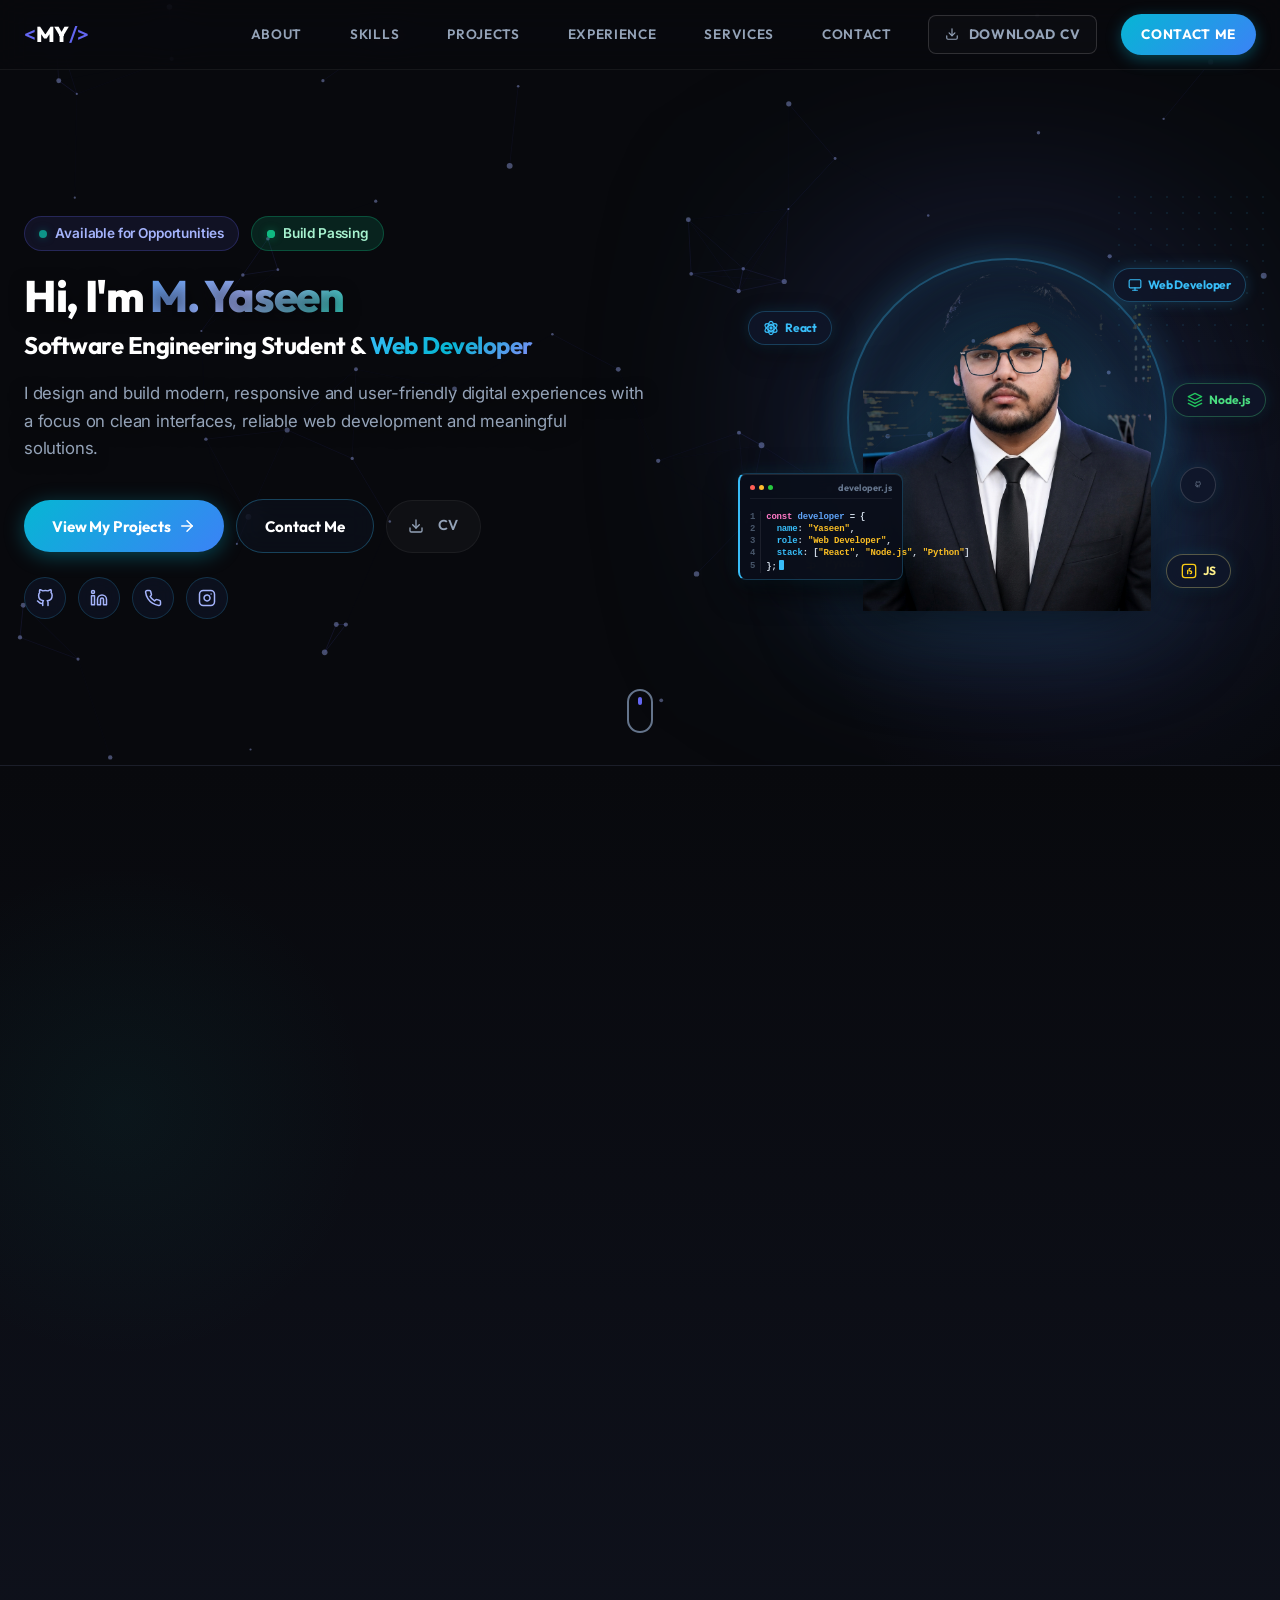
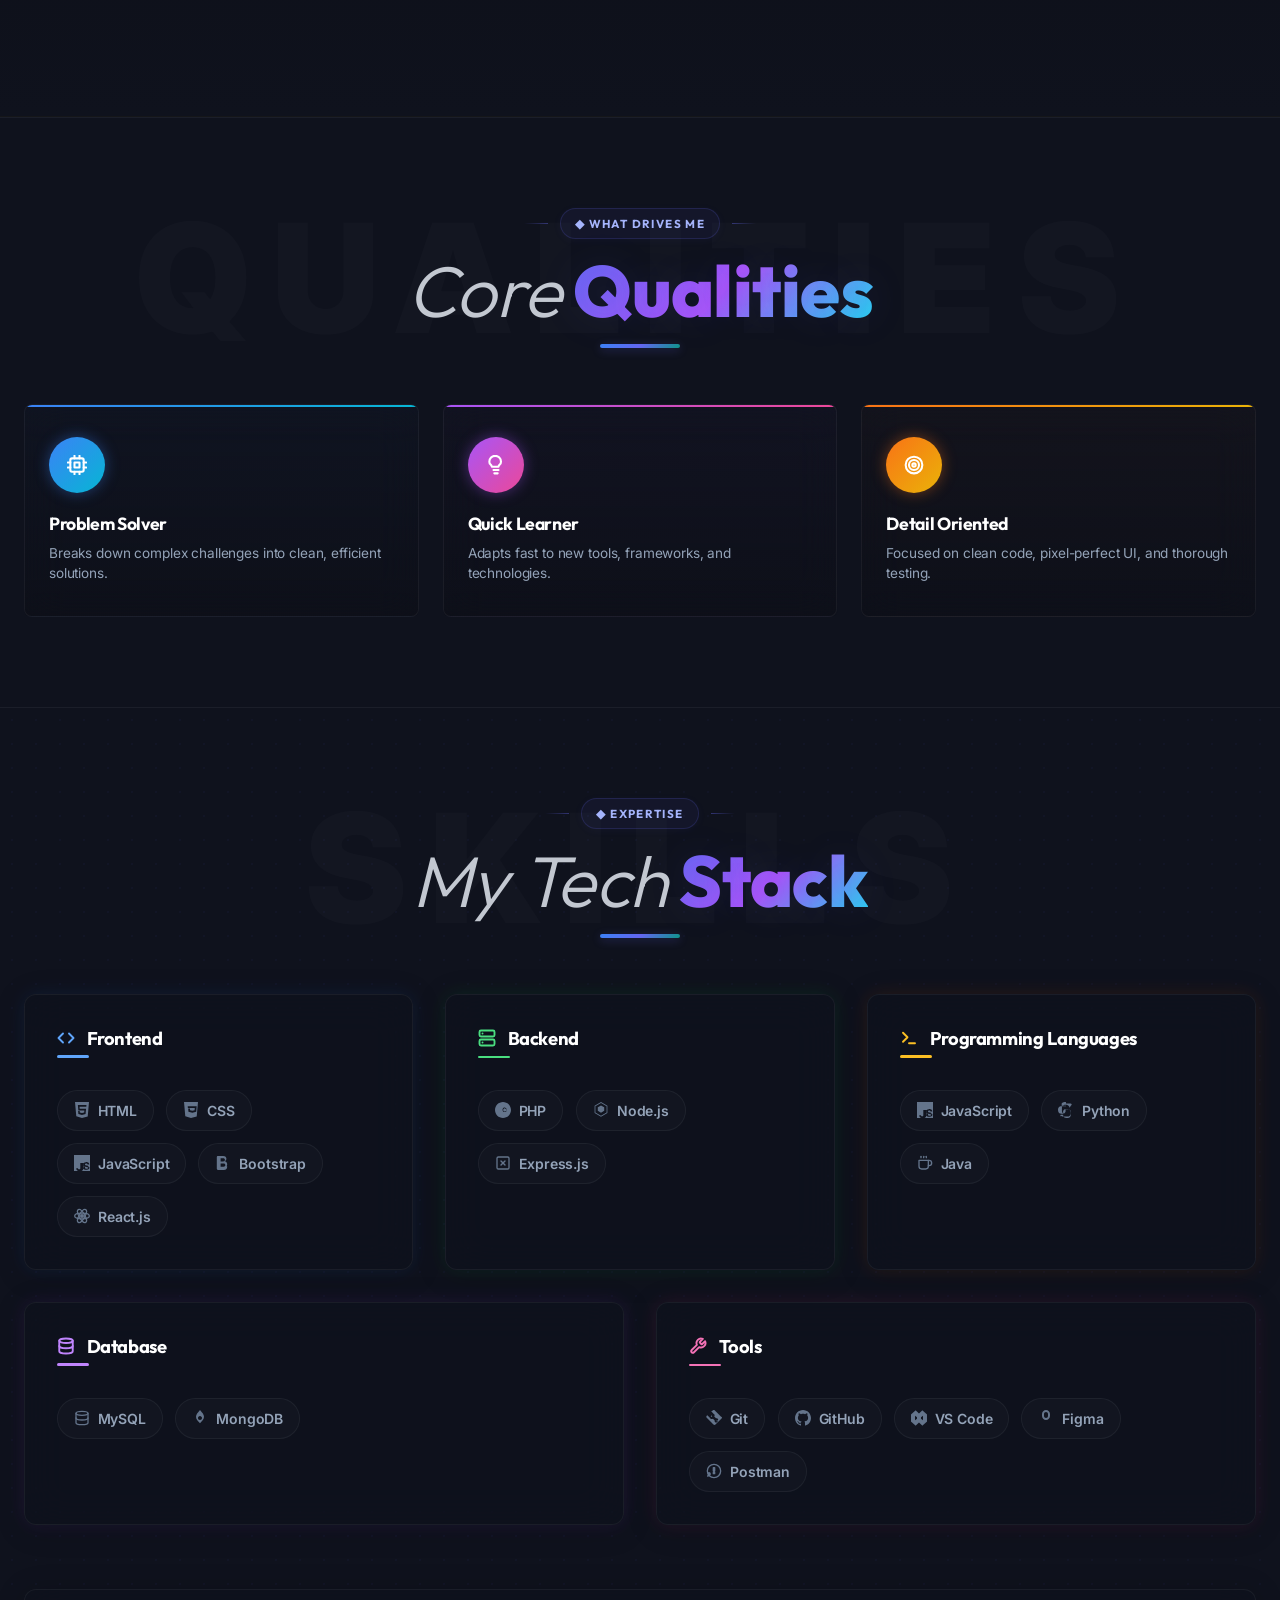
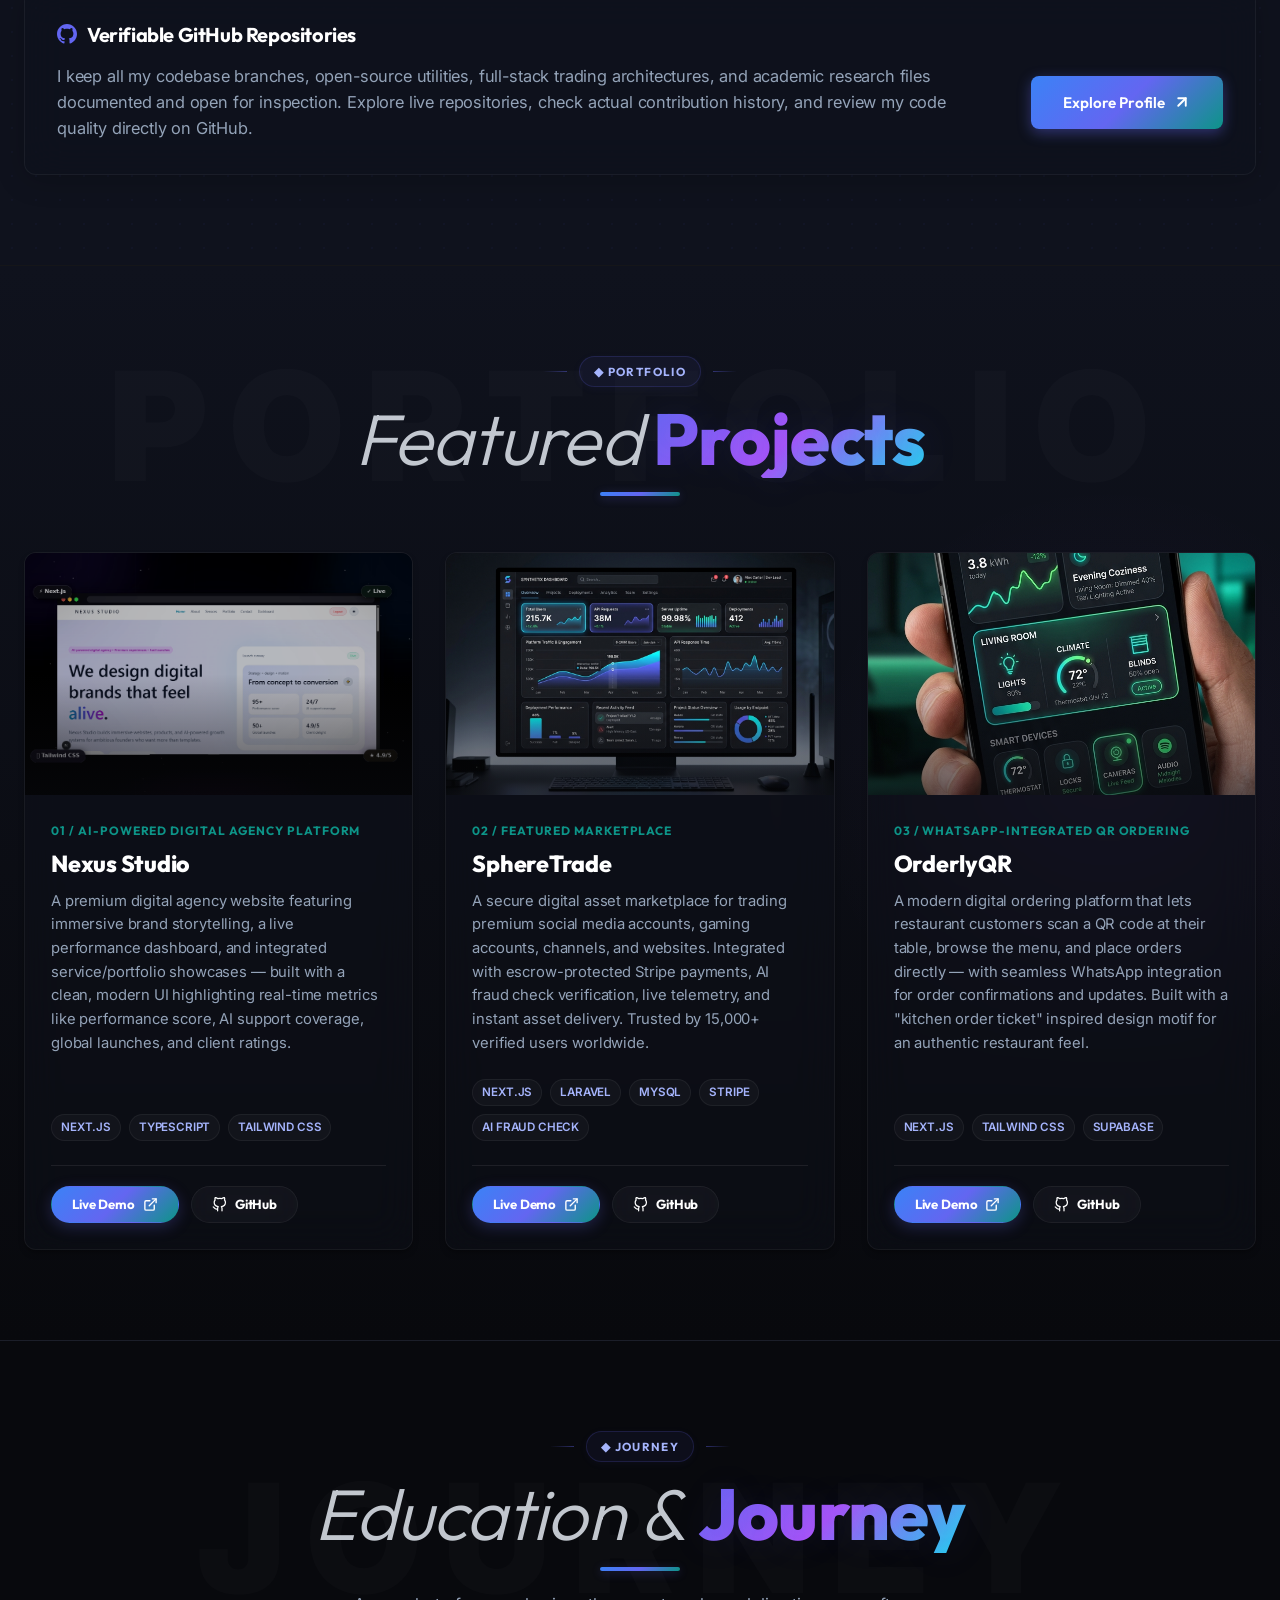
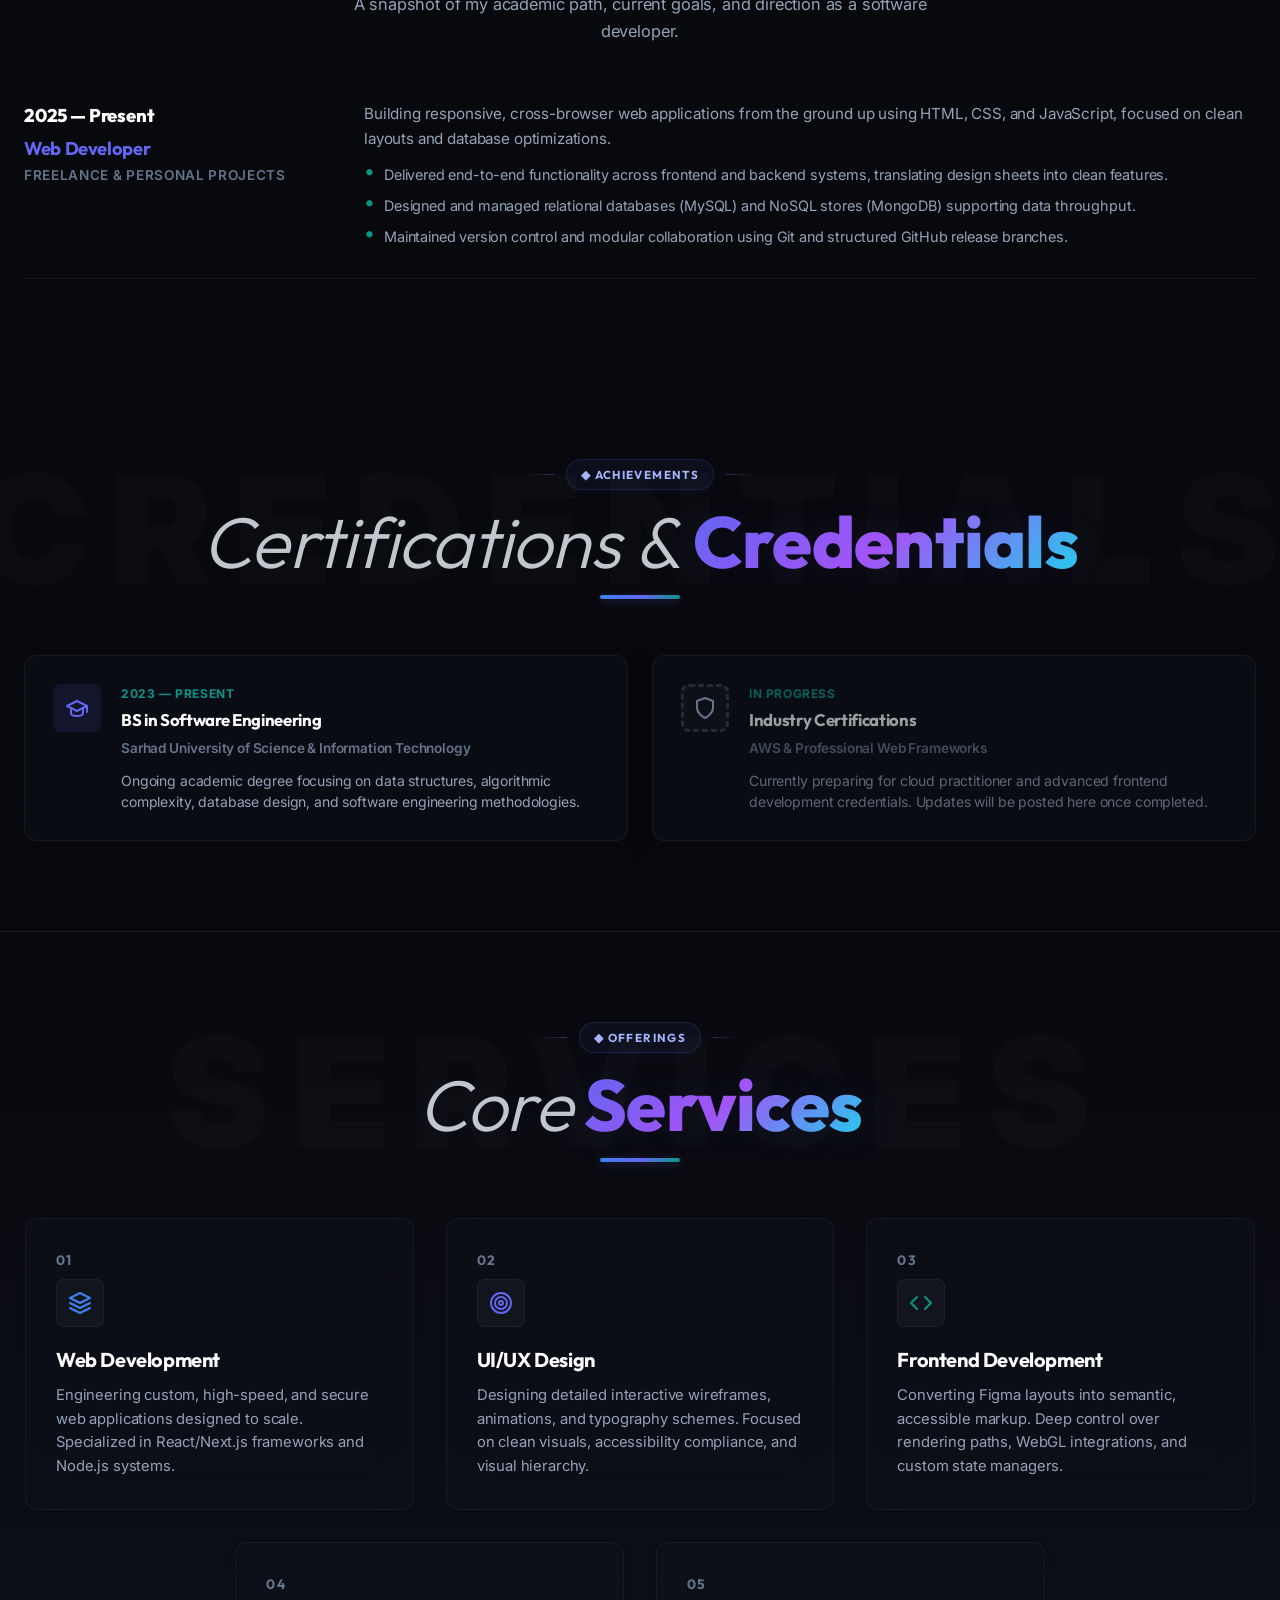
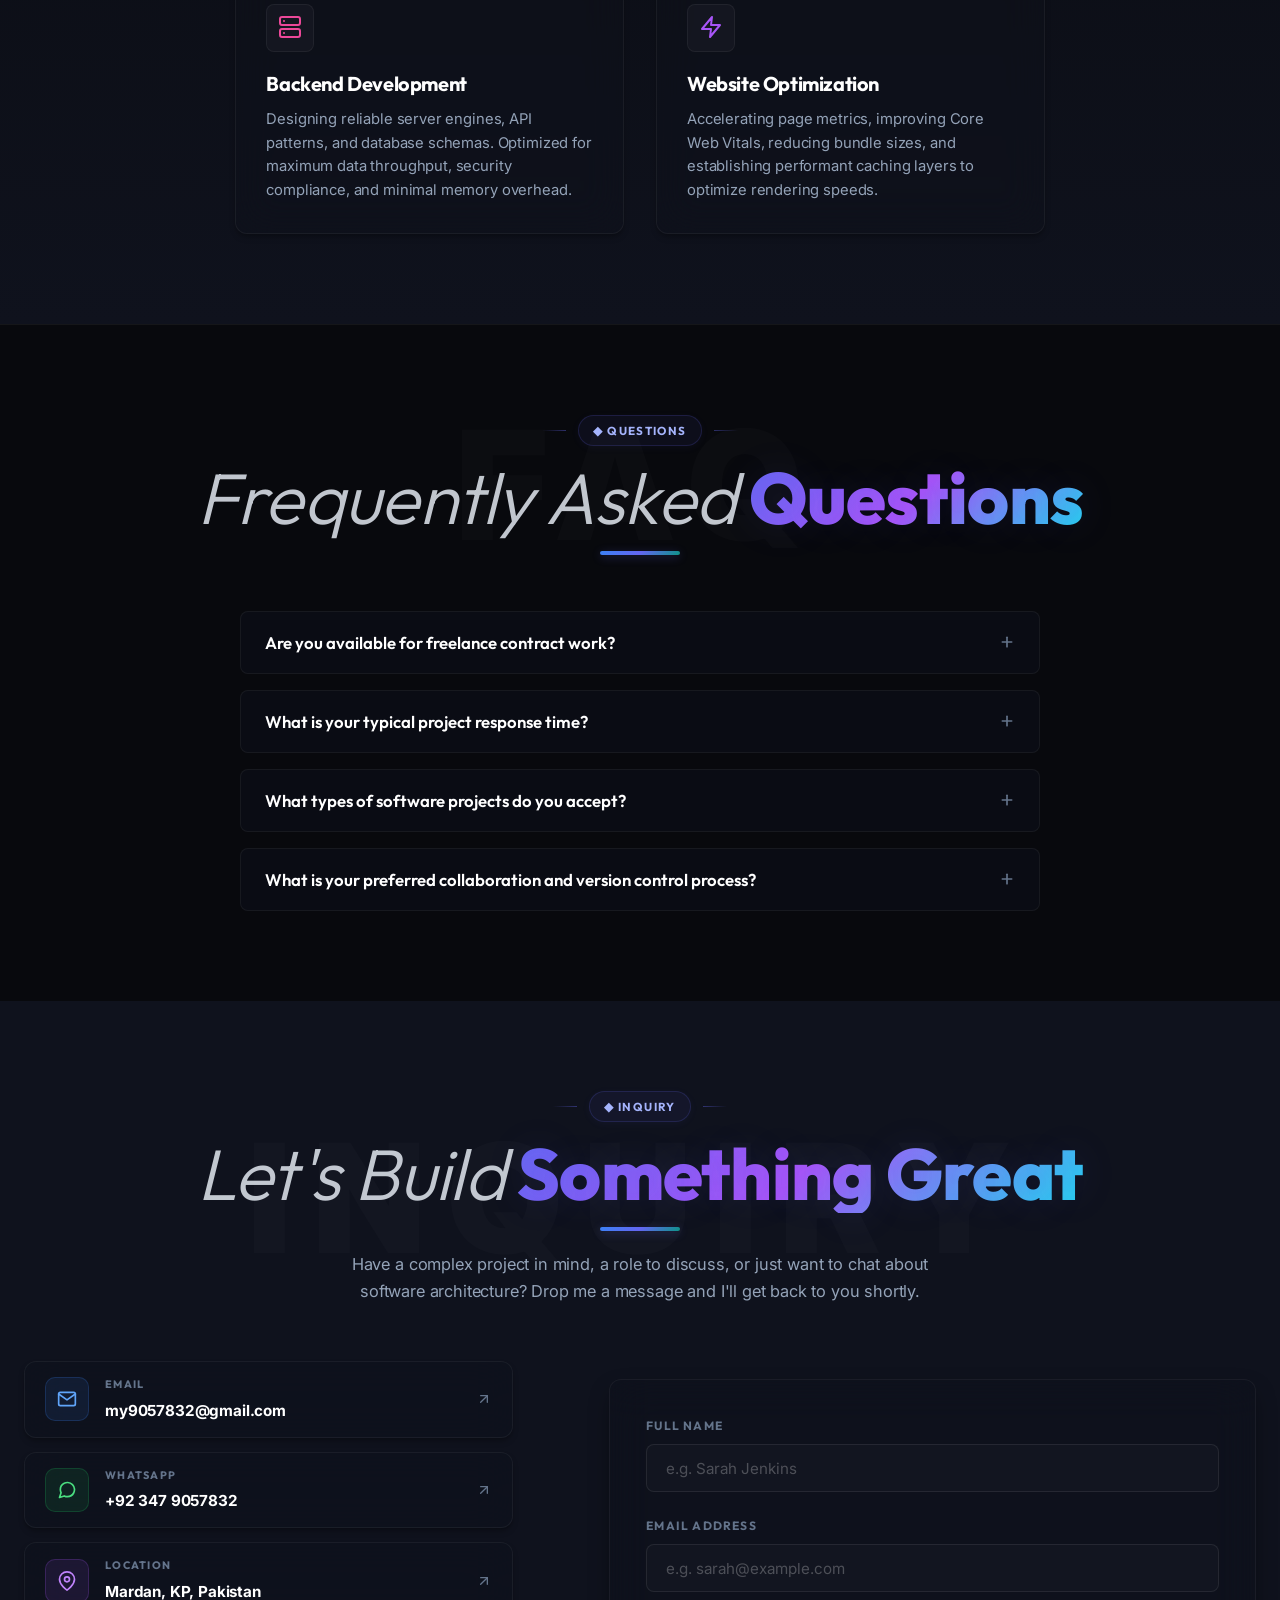
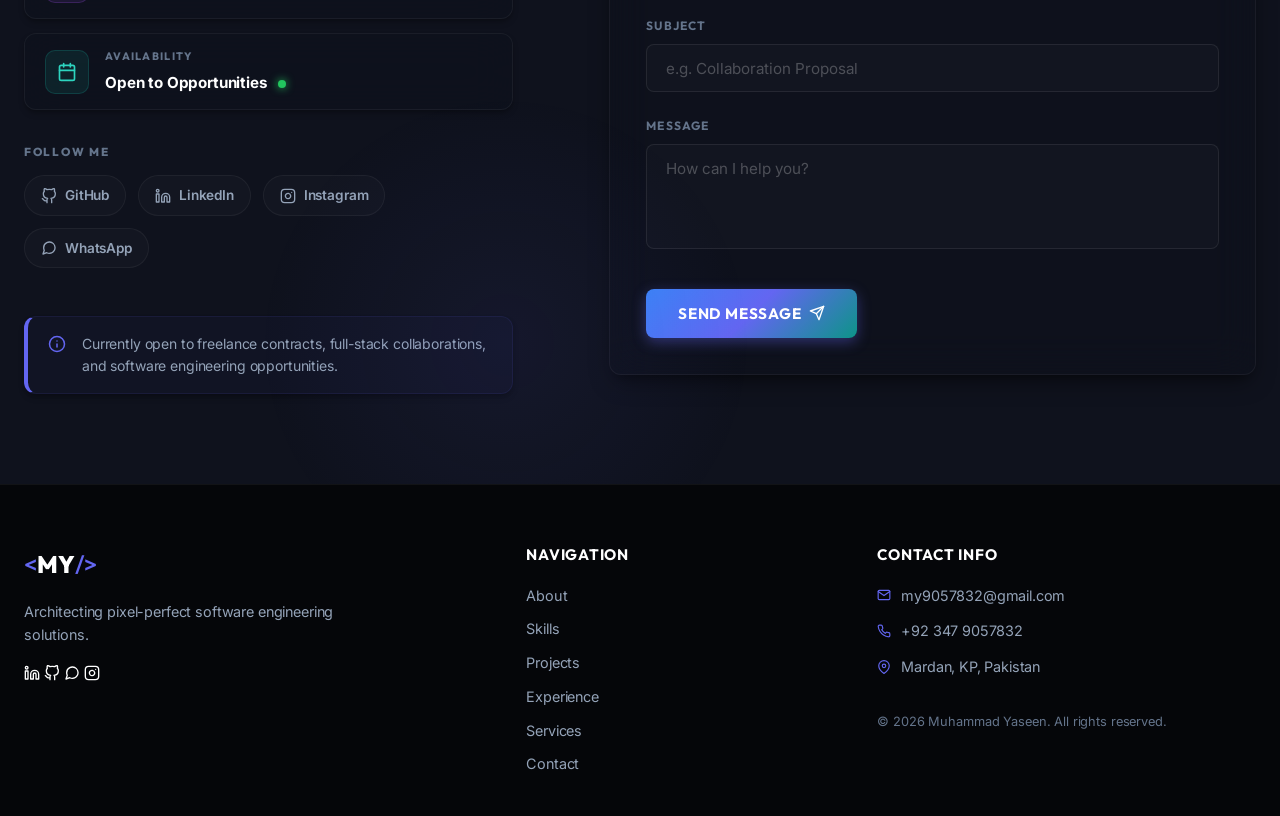
==== commit 552df3e4: "Replace assets/M-Yaseen-CV.pdf with exact original uploaded CV PDF file" ====
--- a/index.html
+++ b/index.html
@@ -60,7 +60,7 @@
                 <a href="#experience" class="nav-link">Experience</a>
                 <a href="#services" class="nav-link">Services</a>
                 <a href="#contact" class="nav-link">Contact</a>
-                <a href="assets/M-Yaseen-CV.pdf?v=35" download="Muhammad_Yaseen_CV.pdf" target="_blank" class="nav-link nav-cv-link" id="nav-cv-desktop">
+                <a href="assets/M-Yaseen-CV.pdf?v=36" download="Muhammad_Yaseen_CV.pdf" target="_blank" class="nav-link nav-cv-link" id="nav-cv-desktop">
                     <svg xmlns="http://www.w3.org/2000/svg" width="14" height="14" viewBox="0 0 24 24" fill="none" stroke="currentColor" stroke-width="2" stroke-linecap="round" stroke-linejoin="round" style="vertical-align: middle; margin-right: 4px;" aria-hidden="true"><path d="M21 15v4a2 2 0 0 1-2 2H5a2 2 0 0 1-2-2v-4"></path><polyline points="7 10 12 15 17 10"></polyline><line x1="12" y1="15" x2="12" y2="3"></line></svg>
                     Download CV
                 </a>
@@ -83,7 +83,7 @@
         <a href="#experience" class="mobile-nav-link">Experience</a>
         <a href="#services" class="mobile-nav-link">Services</a>
         <a href="#contact" class="mobile-nav-link">Contact</a>
-        <a href="assets/M-Yaseen-CV.pdf?v=35" download="Muhammad_Yaseen_CV.pdf" target="_blank" class="mobile-nav-link mobile-cv-link" id="mobile-cv-cta">
+        <a href="assets/M-Yaseen-CV.pdf?v=36" download="Muhammad_Yaseen_CV.pdf" target="_blank" class="mobile-nav-link mobile-cv-link" id="mobile-cv-cta">
             <svg xmlns="http://www.w3.org/2000/svg" width="14" height="14" viewBox="0 0 24 24" fill="none" stroke="currentColor" stroke-width="2" stroke-linecap="round" stroke-linejoin="round" style="vertical-align: middle; margin-right: 6px;" aria-hidden="true"><path d="M21 15v4a2 2 0 0 1-2 2H5a2 2 0 0 1-2-2v-4"></path><polyline points="7 10 12 15 17 10"></polyline><line x1="12" y1="15" x2="12" y2="3"></line></svg>
             Download CV
         </a>
@@ -123,7 +123,7 @@
                             <a href="#contact" class="btn btn-outline-cyan" id="hero-secondary-cta">
                                 <span>Contact Me</span>
                             </a>
-                            <a href="assets/M-Yaseen-CV.pdf?v=35" download="Muhammad_Yaseen_CV.pdf" target="_blank" class="btn btn-outline-cv" id="hero-cv-cta" aria-label="Download CV">
+                            <a href="assets/M-Yaseen-CV.pdf?v=36" download="Muhammad_Yaseen_CV.pdf" target="_blank" class="btn btn-outline-cv" id="hero-cv-cta" aria-label="Download CV">
                                 <svg xmlns="http://www.w3.org/2000/svg" width="16" height="16" viewBox="0 0 24 24" fill="none" stroke="currentColor" stroke-width="2" stroke-linecap="round" stroke-linejoin="round" aria-hidden="true" style="margin-right: 6px;"><path d="M21 15v4a2 2 0 0 1-2 2H5a2 2 0 0 1-2-2v-4"></path><polyline points="7 10 12 15 17 10"></polyline><line x1="12" y1="15" x2="12" y2="3"></line></svg>
                                 <span>CV</span>
                             </a>
@@ -280,7 +280,7 @@
 
                         <!-- Download CV Button in About Section -->
                         <div class="about-cv-action" style="margin-top: 2rem;">
-                            <a href="assets/M-Yaseen-CV.pdf?v=35" download="Muhammad_Yaseen_CV.pdf" target="_blank" class="btn btn-outline" id="about-cv-cta">
+                            <a href="assets/M-Yaseen-CV.pdf?v=36" download="Muhammad_Yaseen_CV.pdf" target="_blank" class="btn btn-outline" id="about-cv-cta">
                                 <svg xmlns="http://www.w3.org/2000/svg" width="18" height="18" viewBox="0 0 24 24" fill="none" stroke="currentColor" stroke-width="2" stroke-linecap="round" stroke-linejoin="round" aria-hidden="true" style="margin-right: 8px;"><path d="M21 15v4a2 2 0 0 1-2 2H5a2 2 0 0 1-2-2v-4"></path><polyline points="7 10 12 15 17 10"></polyline><line x1="12" y1="15" x2="12" y2="3"></line></svg>
                                 <span>Download CV</span>
                             </a>
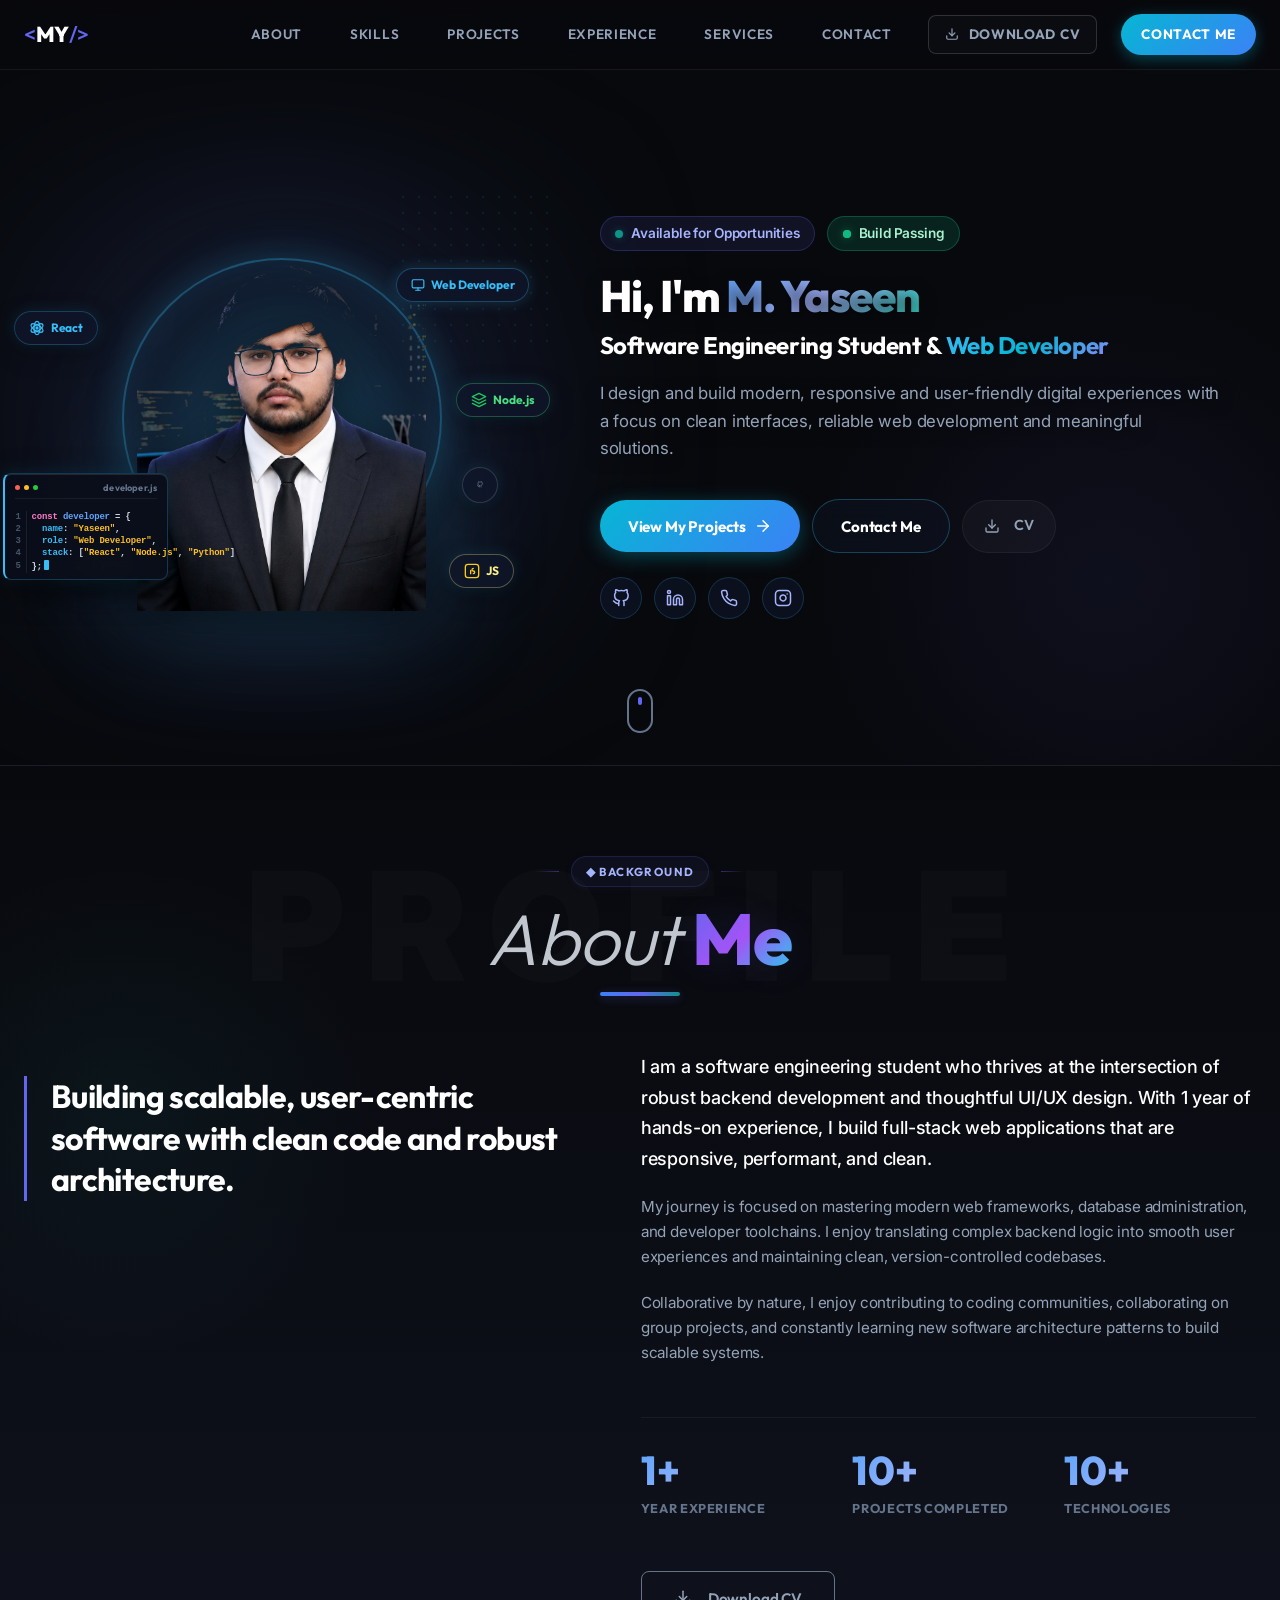
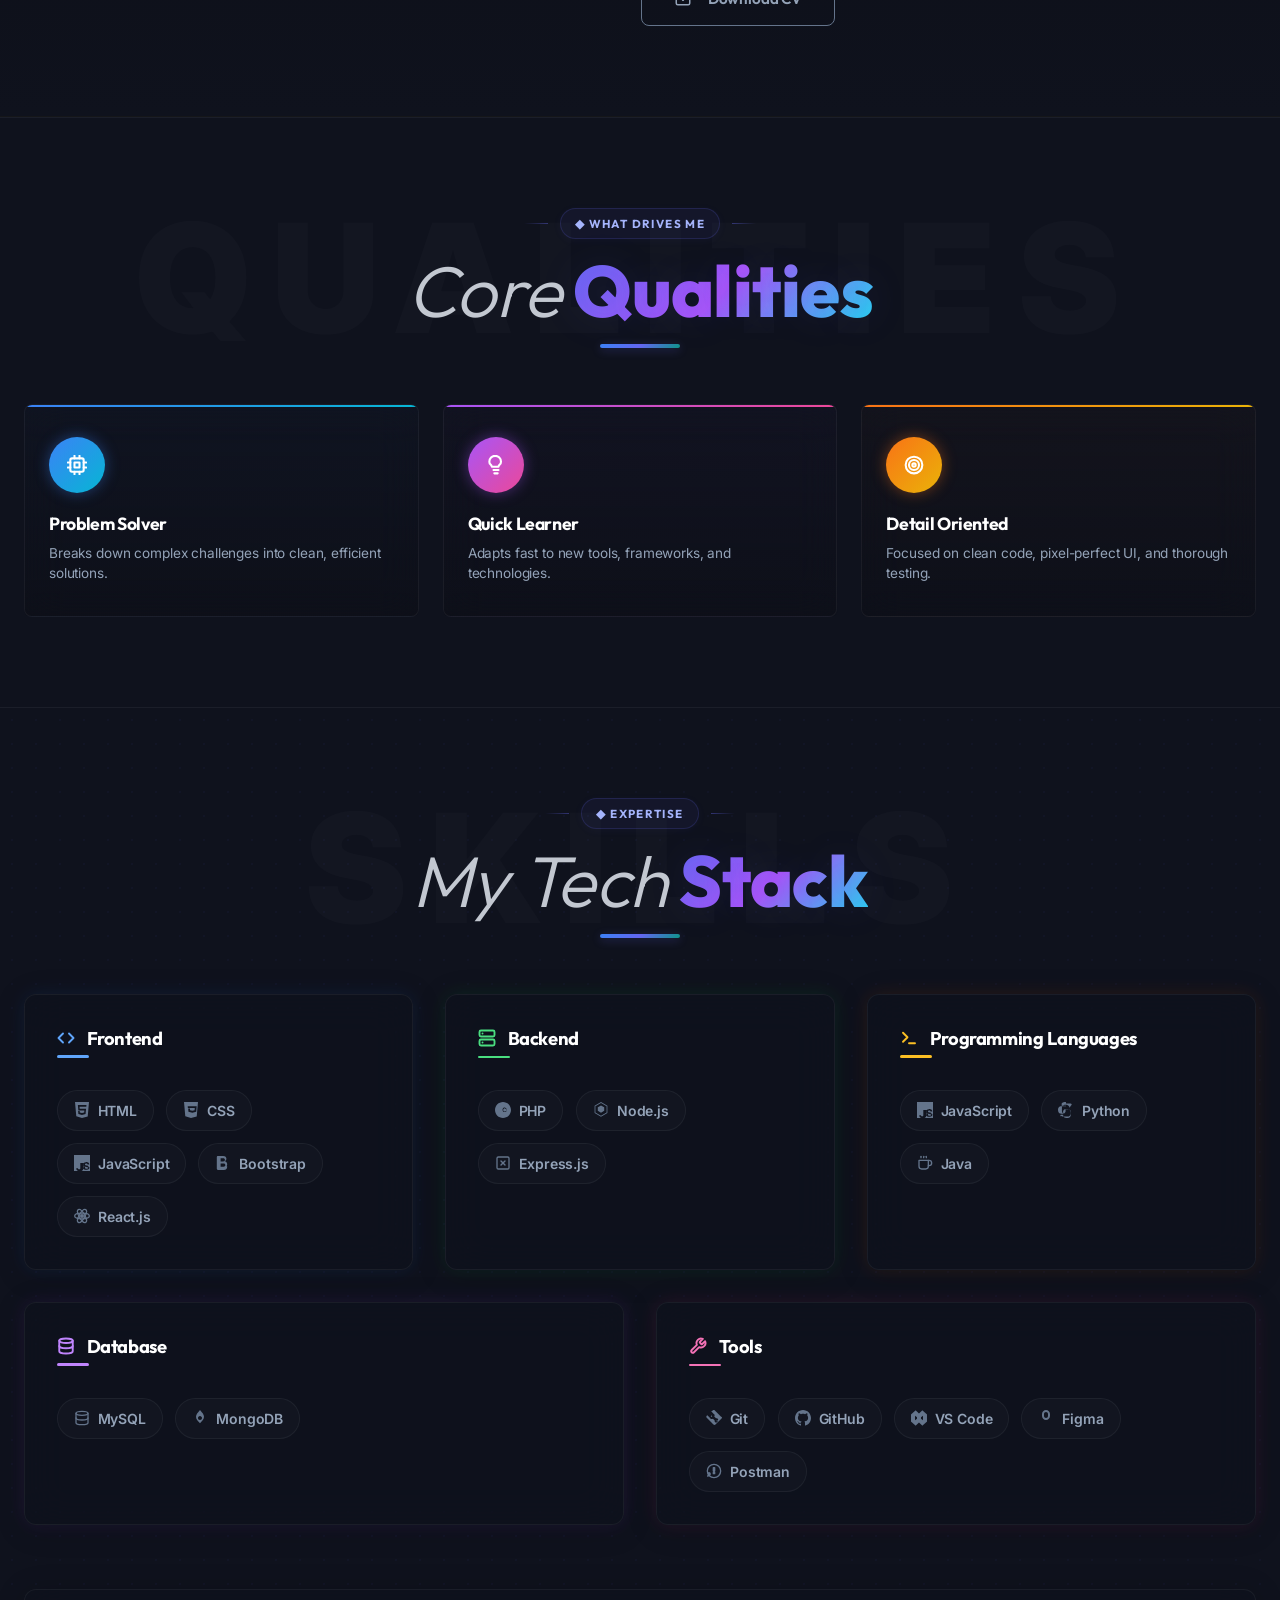
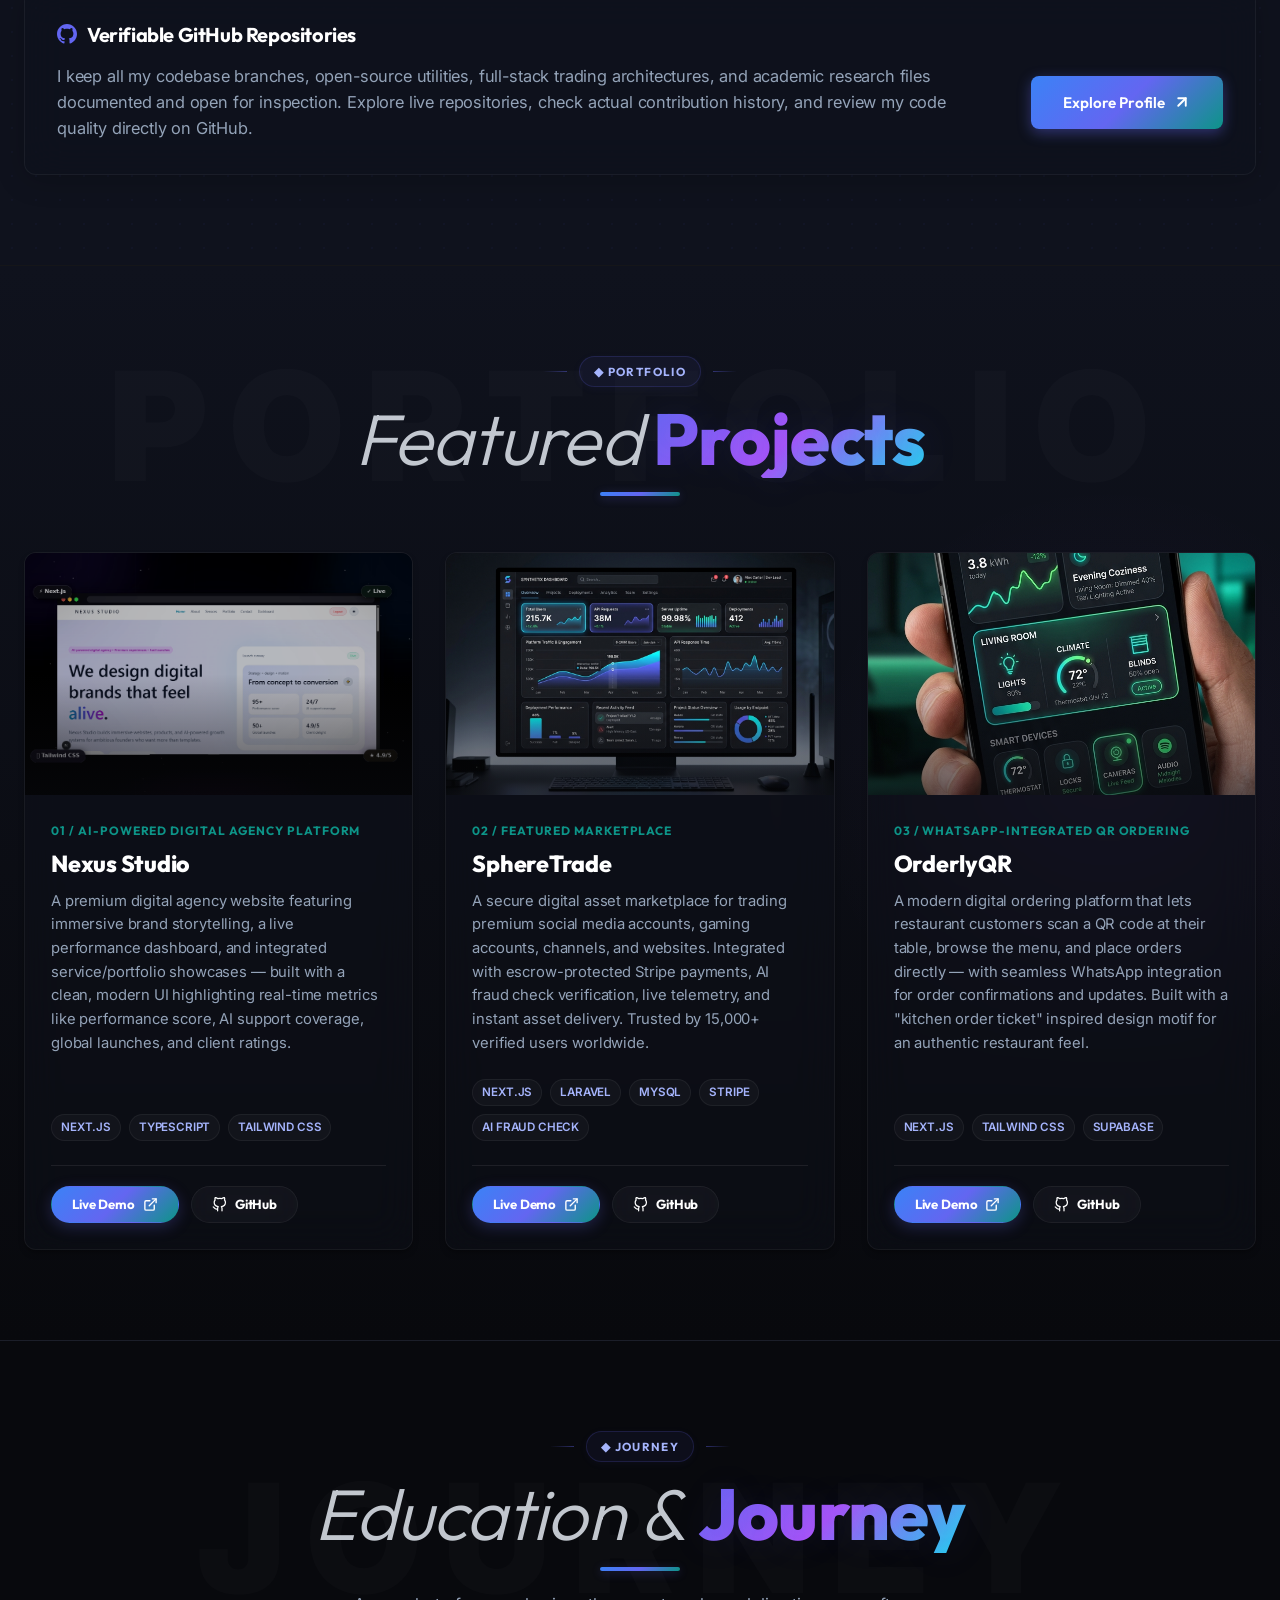
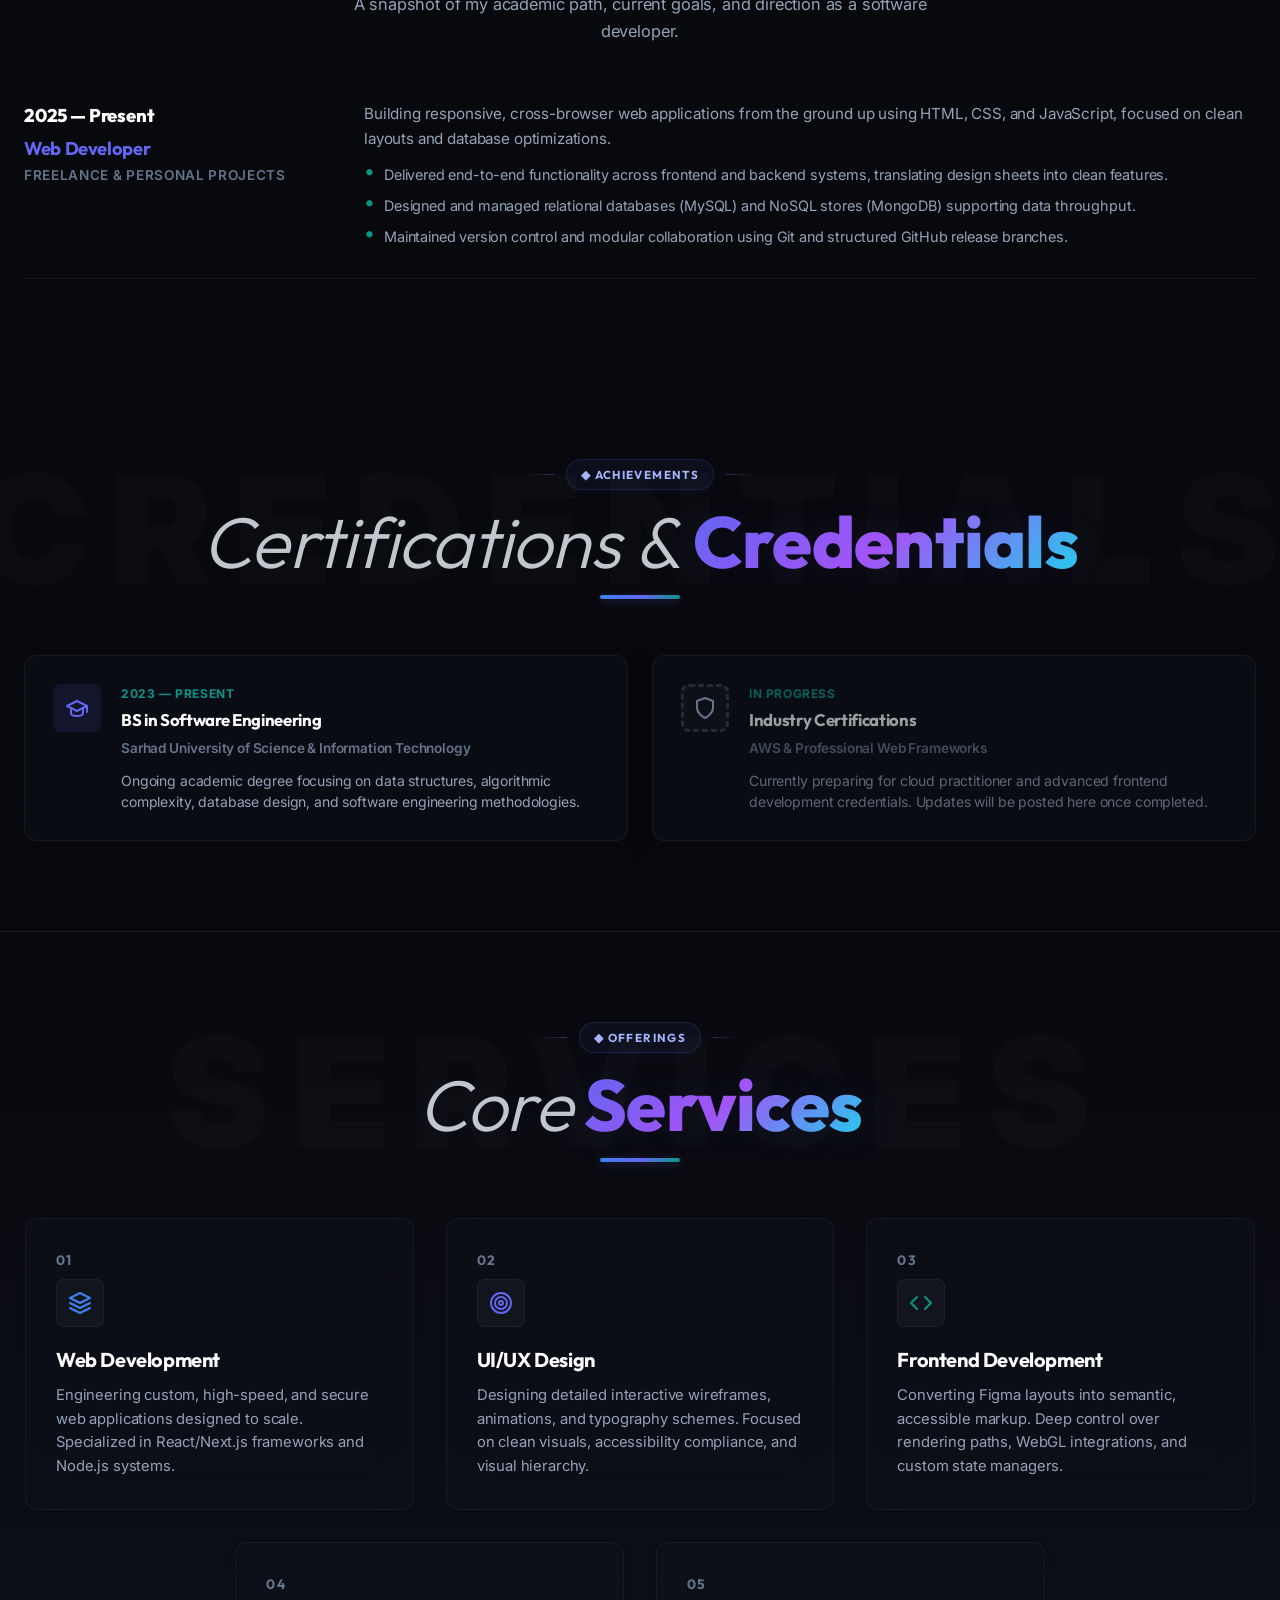
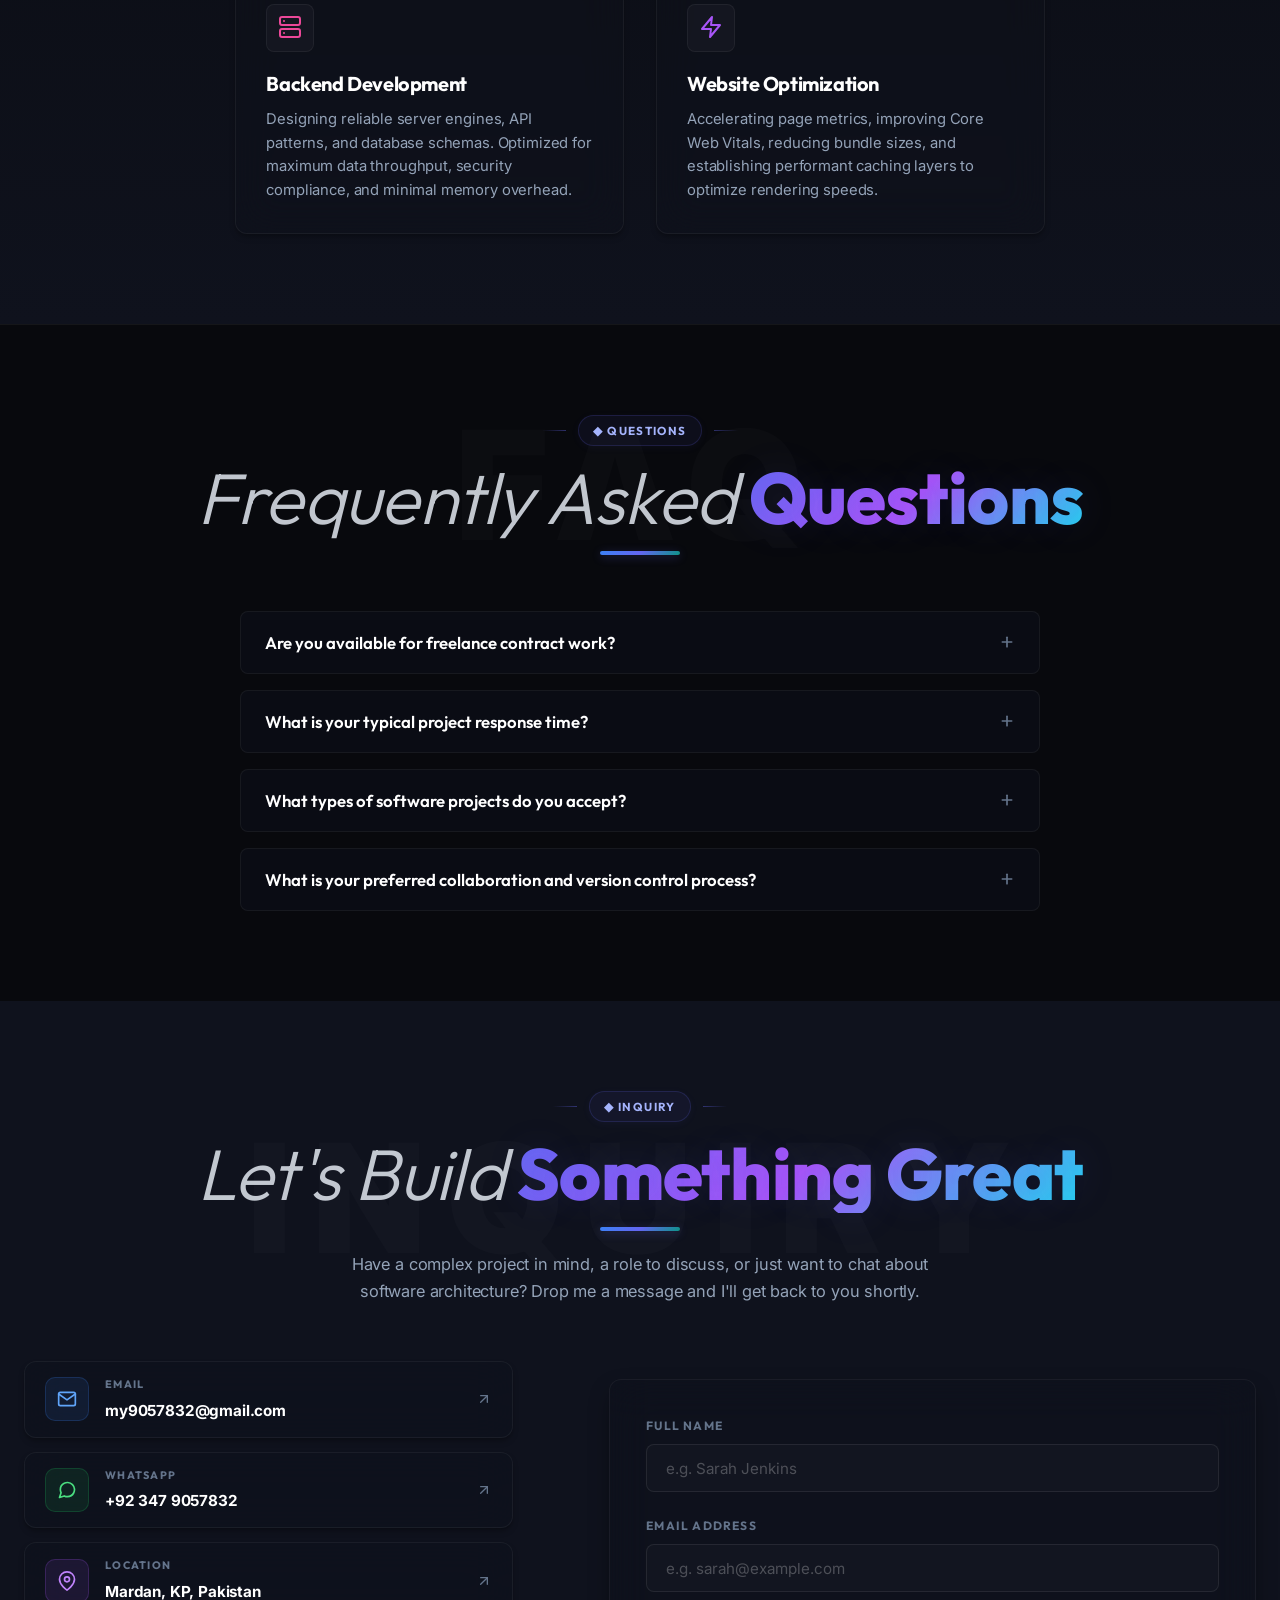
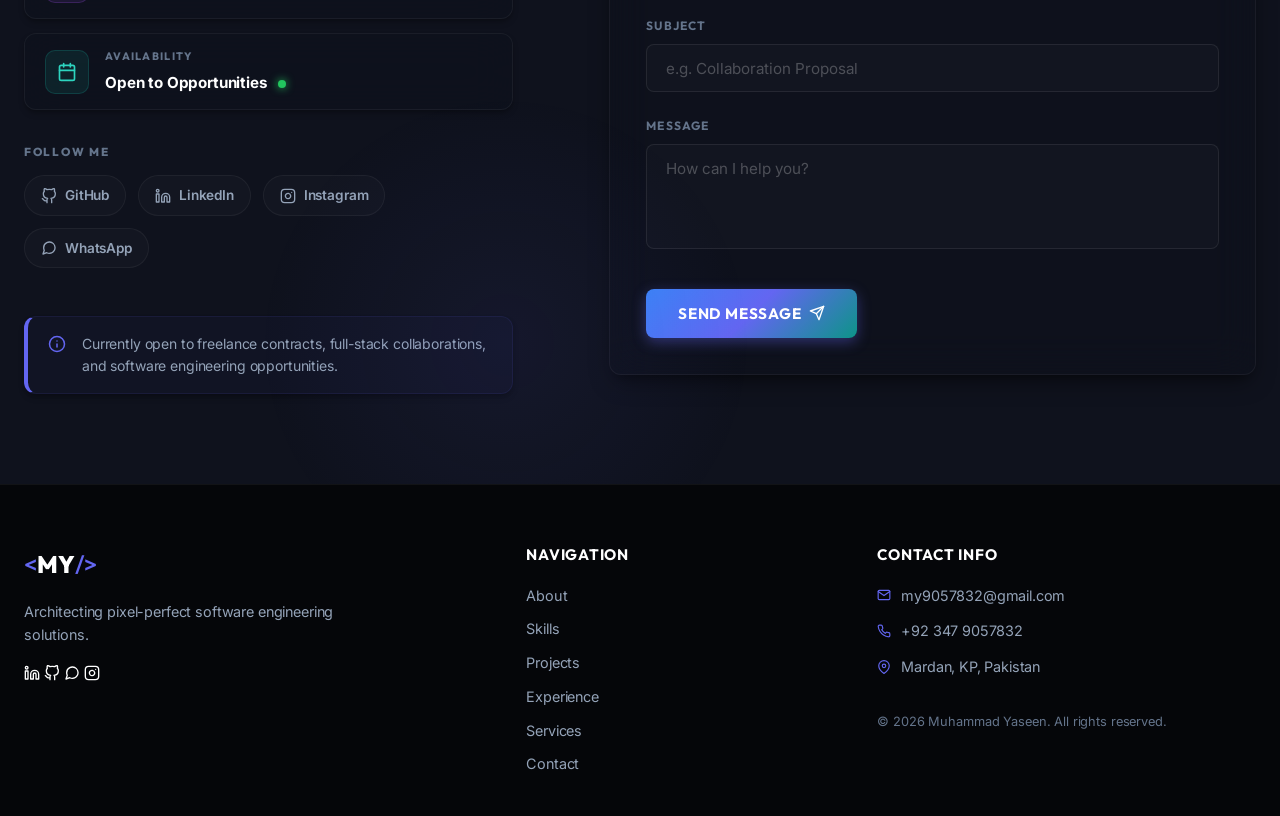
==== commit ca75d76d: "Swap Hero section layout: Photo on the left, text content on the right" ====
--- a/index.html
+++ b/index.html
@@ -31,7 +31,7 @@
     <link href="https://fonts.googleapis.com/css2?family=Inter:wght@300;400;500;600;700&family=Outfit:wght@400;500;600;700;800&display=swap" rel="stylesheet">
     
     <!-- Stylesheet -->
-    <link rel="stylesheet" href="assets/css/styles.css?v=35">
+    <link rel="stylesheet" href="assets/css/styles.css?v=37">
 </head>
 <body class="dark-theme">
 
--- a/assets/css/styles.css
+++ b/assets/css/styles.css
@@ -719,9 +719,17 @@
     padding-bottom: 40px;
 }
 
+.hero-visual-block {
+    order: 1;
+}
+
+.hero-text-block {
+    order: 2;
+}
+
 @media (min-width: 1024px) {
     .hero-grid {
-        grid-template-columns: 1.15fr 0.85fr;
+        grid-template-columns: 0.88fr 1.12fr;
         gap: 60px;
         min-height: calc(85vh - 70px);
     }
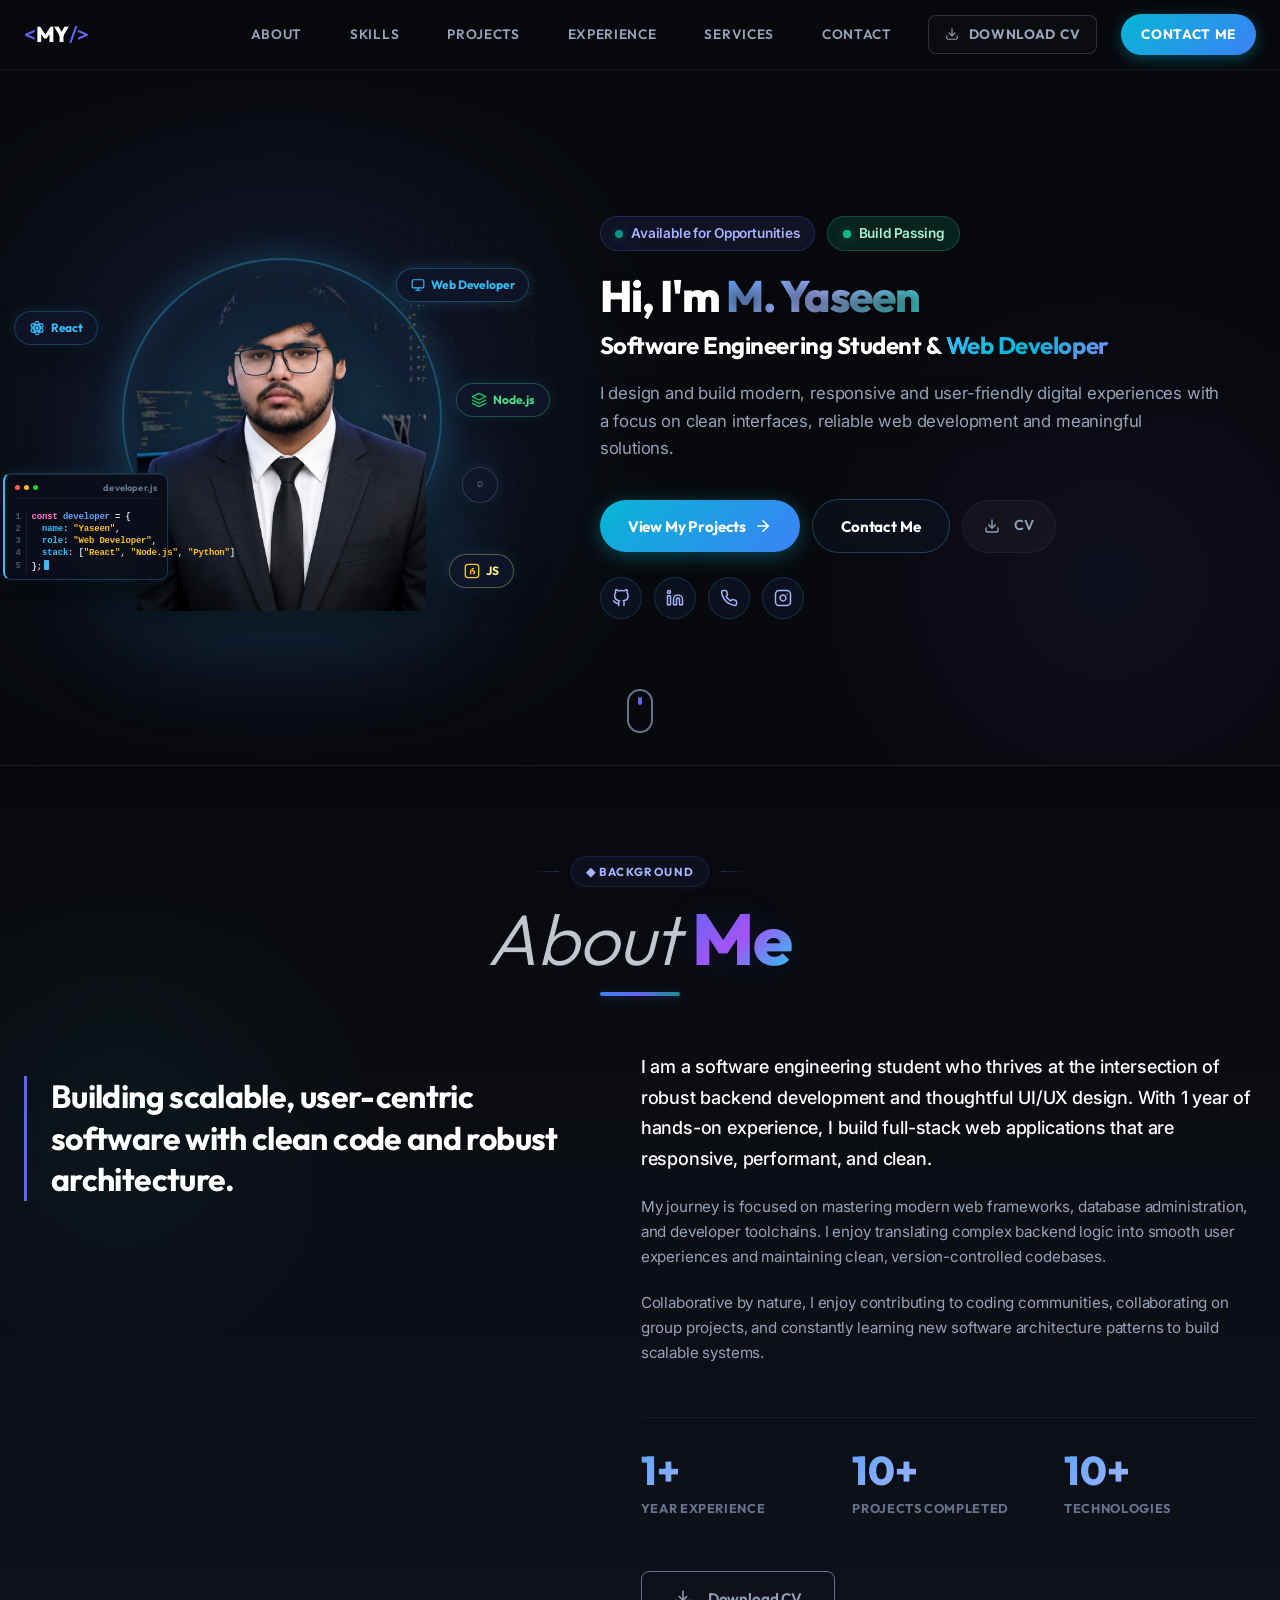
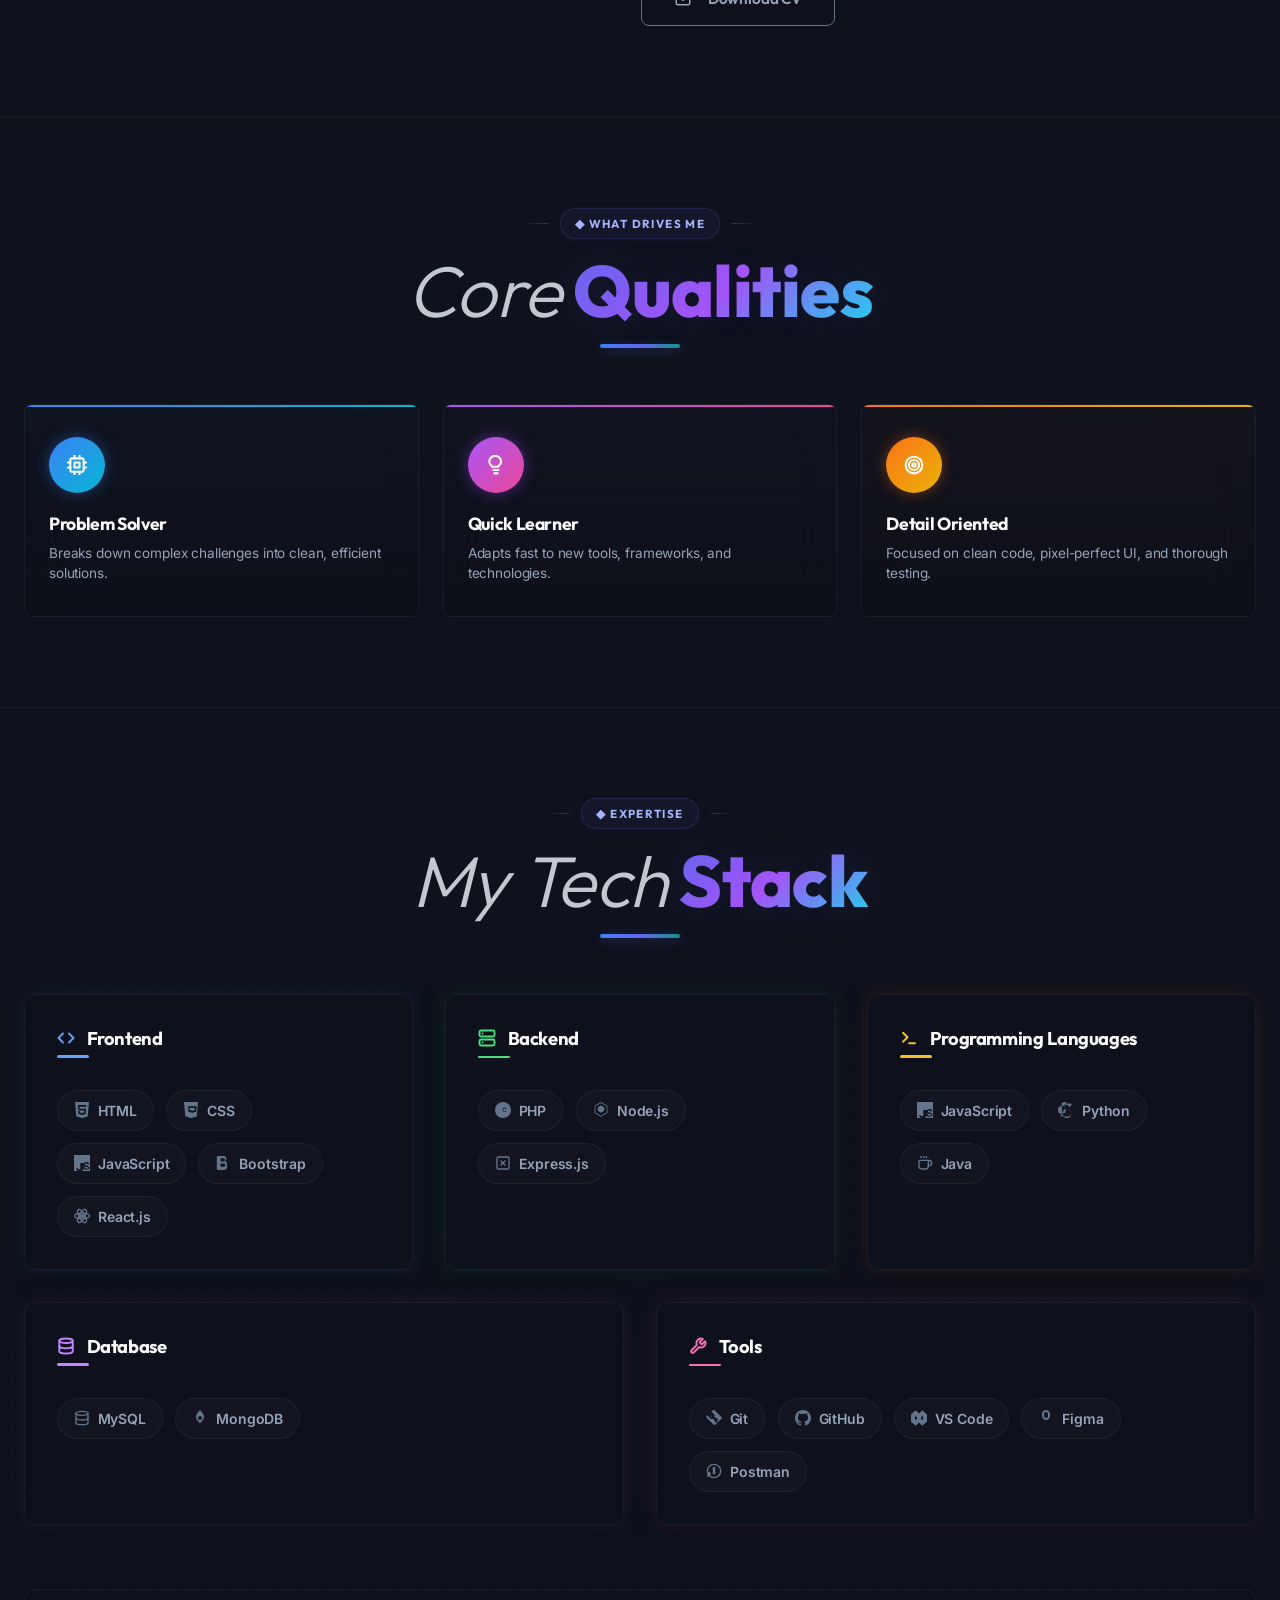
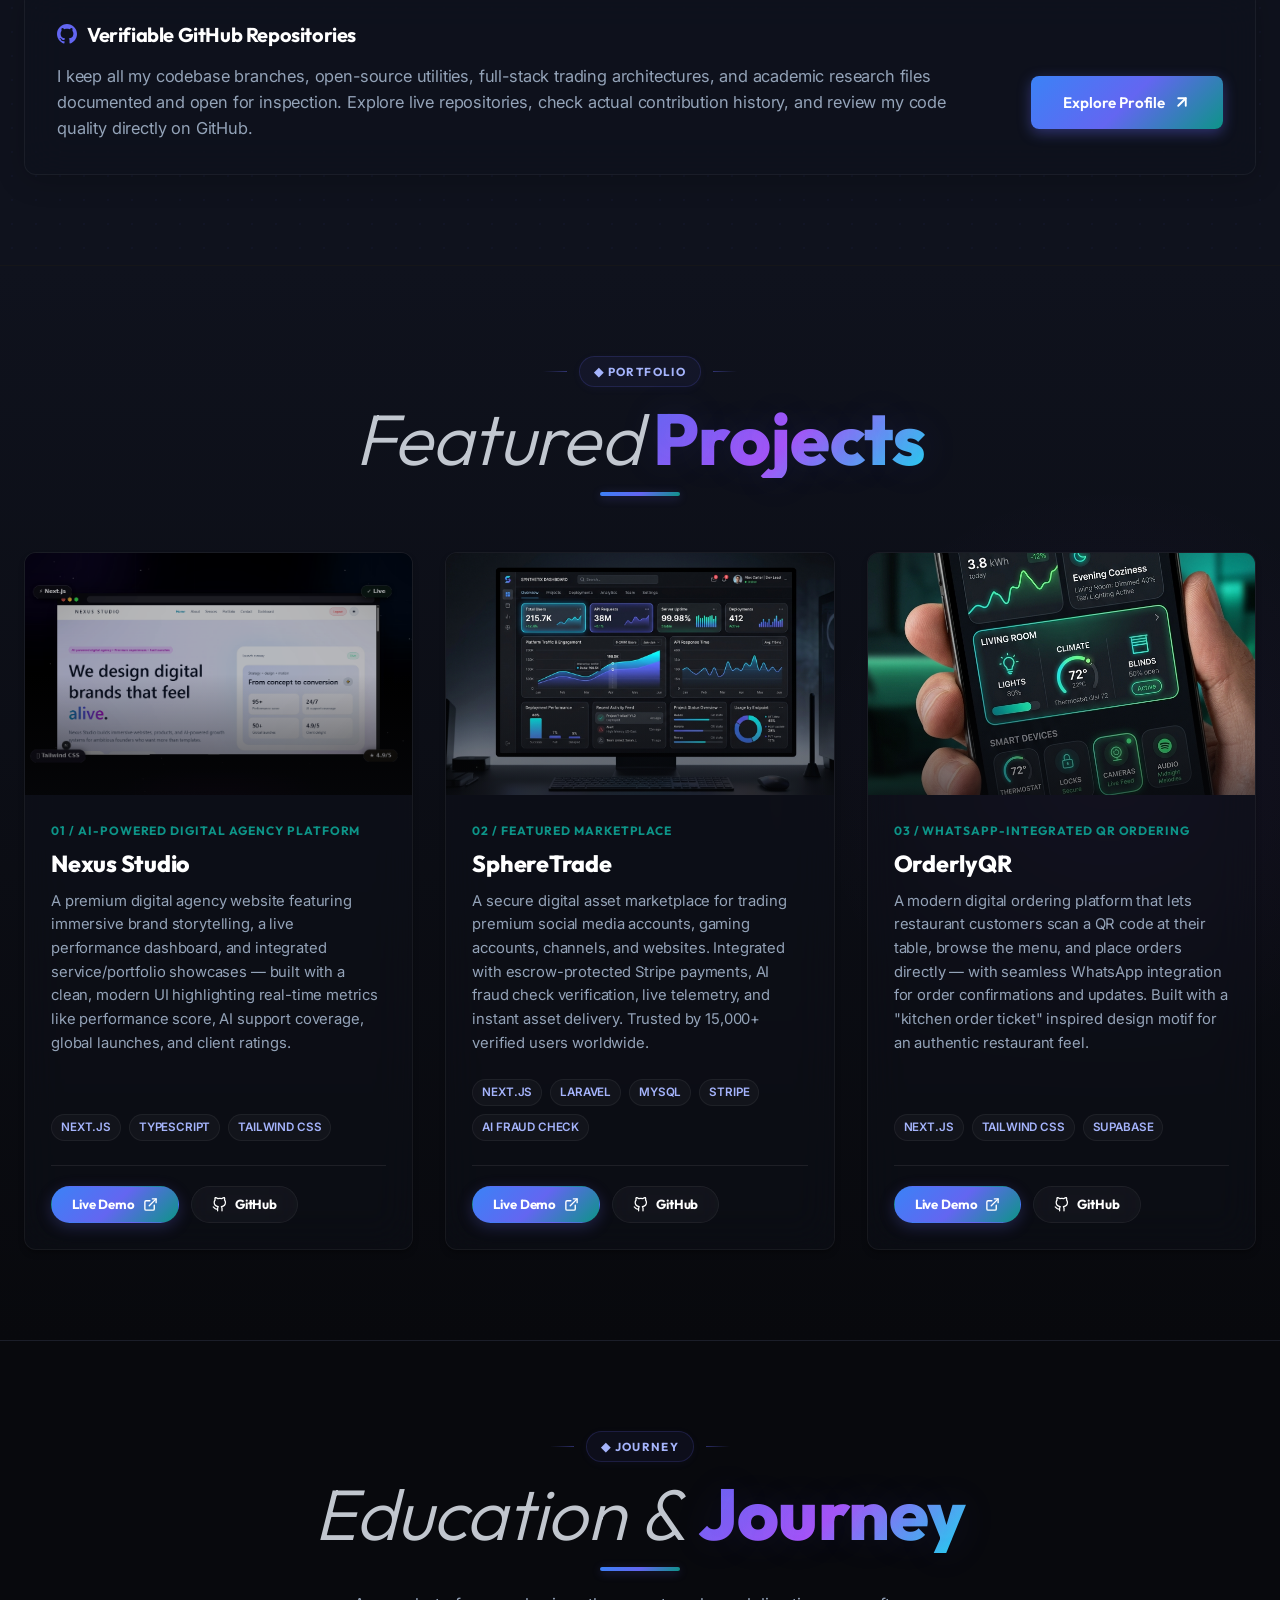
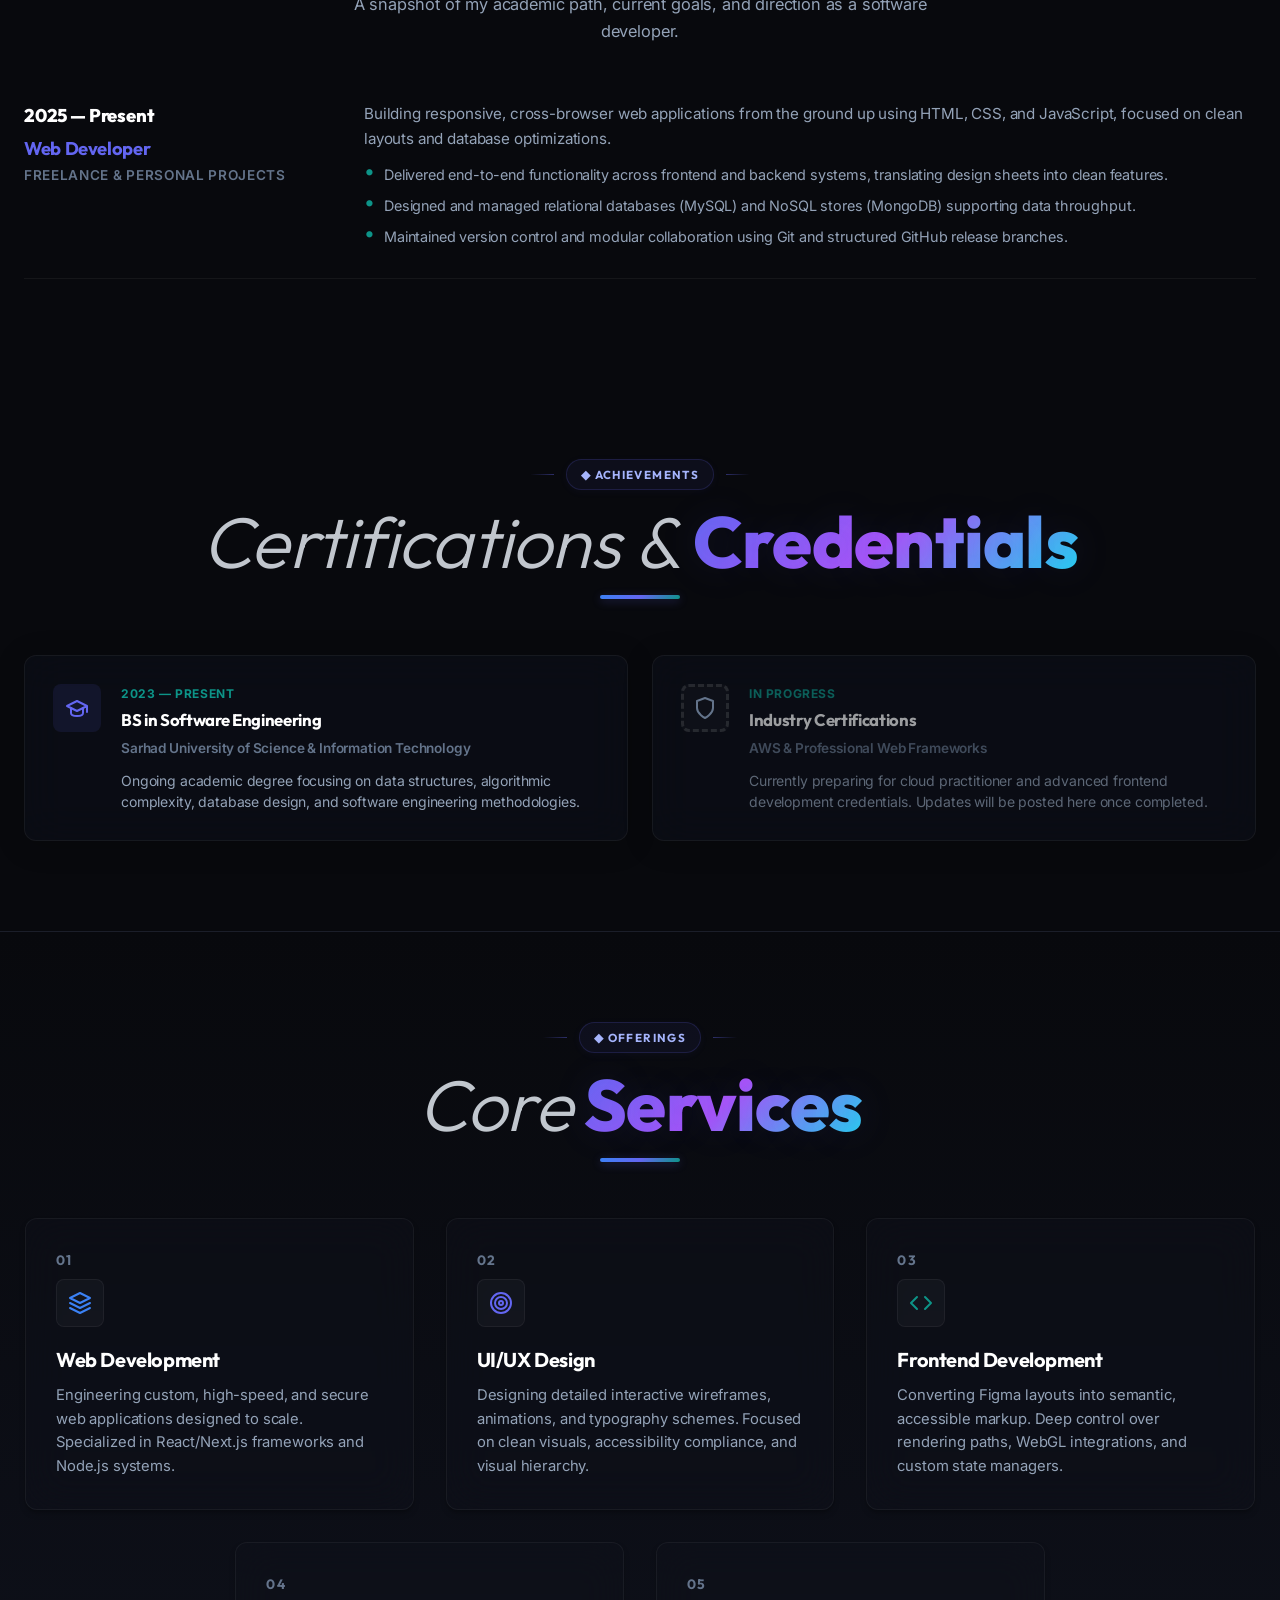
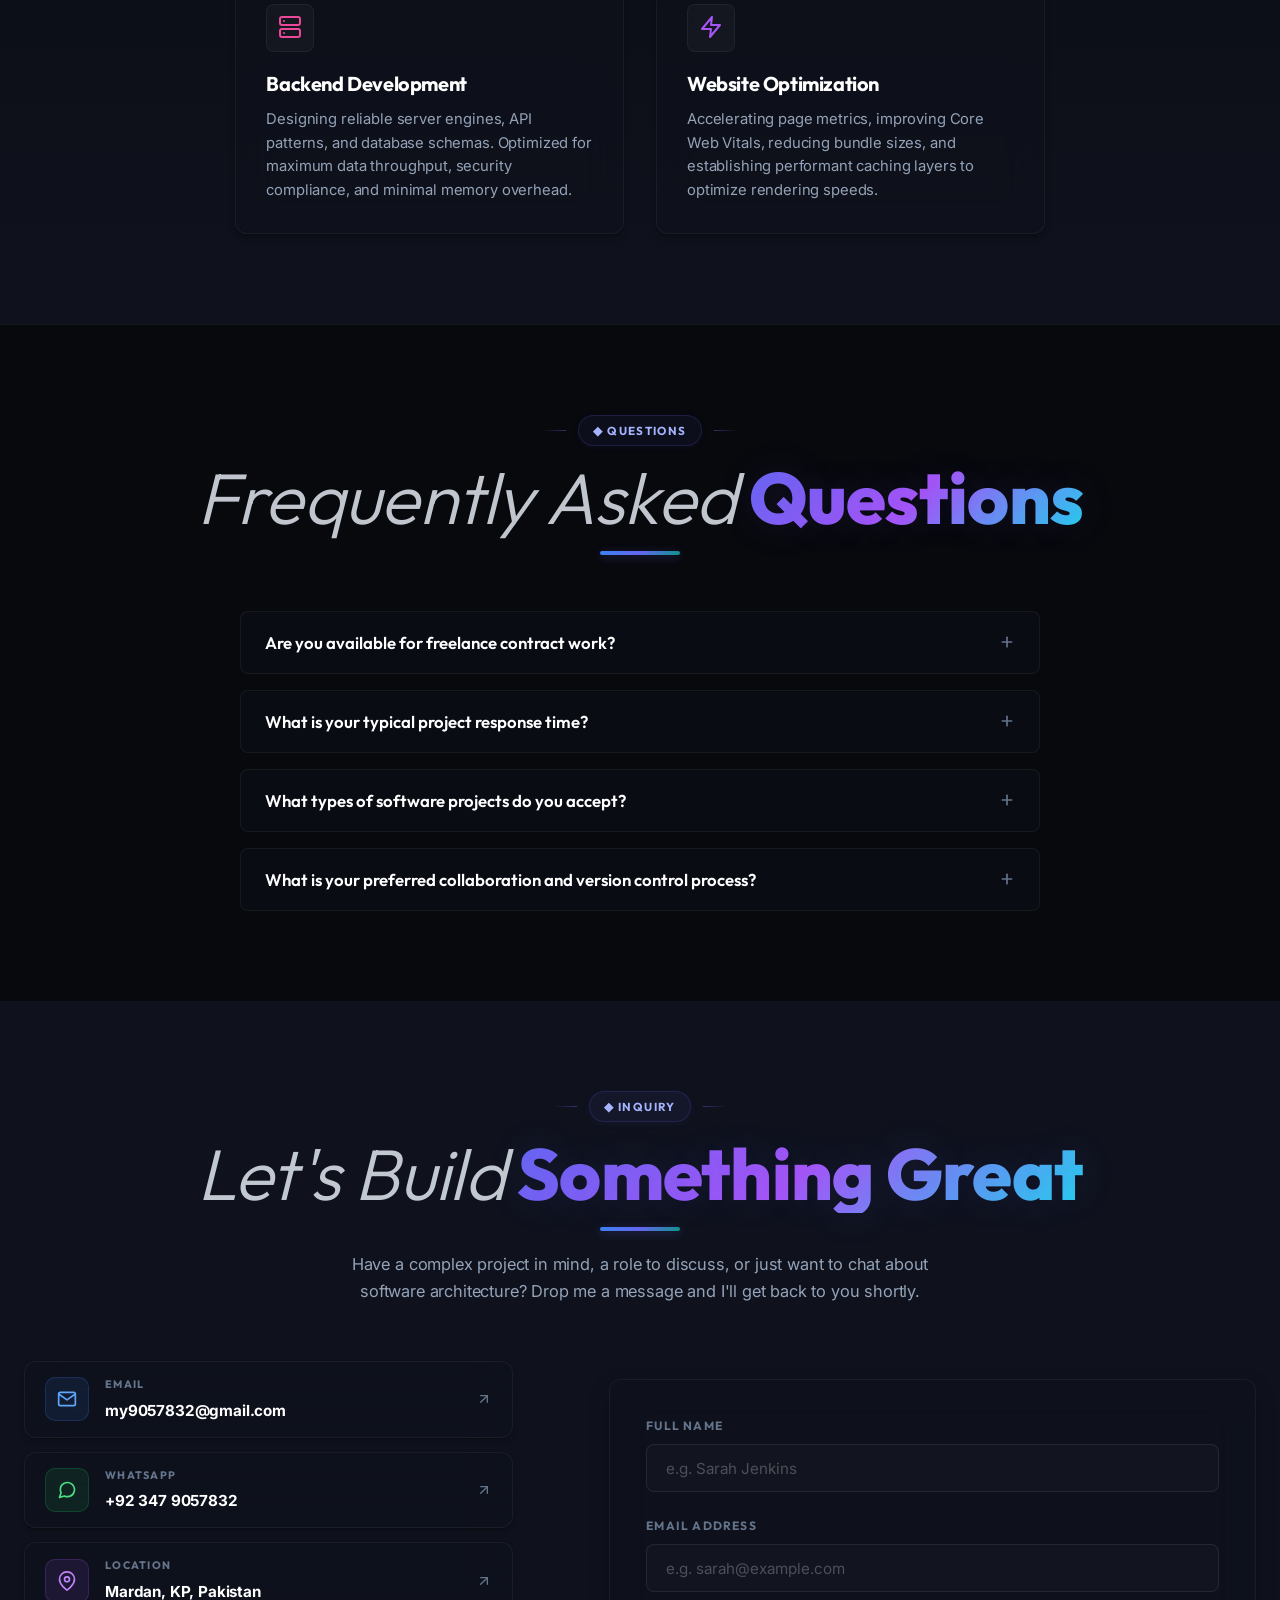
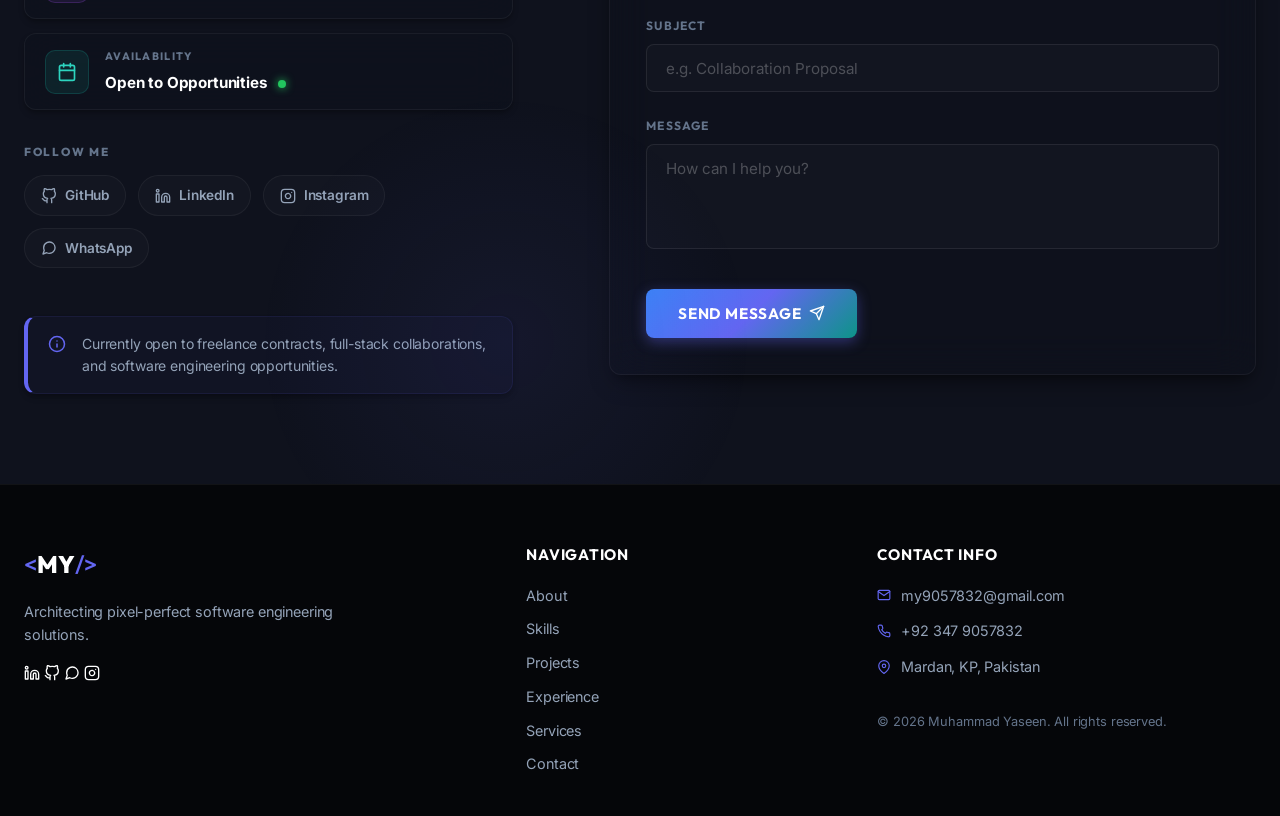
==== commit a375b586: "Simplify main section heading style site-wide by removing background watermark text" ====
--- a/index.html
+++ b/index.html
@@ -31,7 +31,7 @@
     <link href="https://fonts.googleapis.com/css2?family=Inter:wght@300;400;500;600;700&family=Outfit:wght@400;500;600;700;800&display=swap" rel="stylesheet">
     
     <!-- Stylesheet -->
-    <link rel="stylesheet" href="assets/css/styles.css?v=37">
+    <link rel="stylesheet" href="assets/css/styles.css?v=39">
 </head>
 <body class="dark-theme">
 
@@ -234,7 +234,7 @@
         <!-- About Me Section -->
         <section id="about" class="about-section section-padding">
             <div class="container">
-                <div class="section-header reveal-on-scroll" data-watermark="PROFILE">
+                <div class="section-header reveal-on-scroll">
                     <div class="section-tag-wrapper">
                         <div class="section-tag-line"></div>
                         <span class="section-tag">◆ Background</span>
@@ -293,7 +293,7 @@
         <!-- Core Qualities Section -->
         <section id="qualities" class="qualities-section section-padding">
             <div class="container">
-                <div class="section-header reveal-on-scroll" data-watermark="QUALITIES">
+                <div class="section-header reveal-on-scroll">
                     <div class="section-tag-wrapper">
                         <div class="section-tag-line"></div>
                         <span class="section-tag">◆ WHAT DRIVES ME</span>
@@ -346,7 +346,7 @@
         <!-- Skills Section -->
         <section id="skills" class="skills-section section-padding">
             <div class="container">
-                <div class="section-header reveal-on-scroll" data-watermark="SKILLS">
+                <div class="section-header reveal-on-scroll">
                     <div class="section-tag-wrapper">
                         <div class="section-tag-line"></div>
                         <span class="section-tag">◆ Expertise</span>
@@ -506,7 +506,7 @@
         <!-- Projects Section -->
         <section id="projects" class="projects-section section-padding">
             <div class="container">
-                <div class="section-header reveal-on-scroll" data-watermark="PORTFOLIO">
+                <div class="section-header reveal-on-scroll">
                     <div class="section-tag-wrapper">
                         <div class="section-tag-line"></div>
                         <span class="section-tag">◆ Portfolio</span>
@@ -615,7 +615,7 @@
         <!-- Experience / Education Timeline Section -->
         <section id="experience" class="experience-section section-padding">
             <div class="container">
-                <div class="section-header reveal-on-scroll" data-watermark="JOURNEY">
+                <div class="section-header reveal-on-scroll">
                     <div class="section-tag-wrapper">
                         <div class="section-tag-line"></div>
                         <span class="section-tag">◆ Journey</span>
@@ -652,7 +652,7 @@
         <!-- Certifications & Achievements Section -->
         <section id="certifications" class="certifications-section section-padding">
             <div class="container">
-                <div class="section-header reveal-on-scroll" data-watermark="CREDENTIALS">
+                <div class="section-header reveal-on-scroll">
                     <div class="section-tag-wrapper">
                         <div class="section-tag-line"></div>
                         <span class="section-tag">◆ Achievements</span>
@@ -695,7 +695,7 @@
         <!-- Services Section -->
         <section id="services" class="services-section section-padding">
             <div class="container">
-                <div class="section-header reveal-on-scroll" data-watermark="SERVICES">
+                <div class="section-header reveal-on-scroll">
                     <div class="section-tag-wrapper">
                         <div class="section-tag-line"></div>
                         <span class="section-tag">◆ Offerings</span>
@@ -772,7 +772,7 @@
         <!-- FAQ Section -->
         <section id="faq" class="faq-section section-padding">
             <div class="container">
-                <div class="section-header reveal-on-scroll" data-watermark="FAQ">
+                <div class="section-header reveal-on-scroll">
                     <div class="section-tag-wrapper">
                         <div class="section-tag-line"></div>
                         <span class="section-tag">◆ Questions</span>
@@ -849,7 +849,7 @@
         <!-- Contact Section -->
         <section id="contact" class="contact-section section-padding">
             <div class="container">
-                <div class="section-header reveal-on-scroll" data-watermark="INQUIRY">
+                <div class="section-header reveal-on-scroll">
                     <div class="section-tag-wrapper">
                         <div class="section-tag-line"></div>
                         <span class="section-tag">◆ Inquiry</span>
--- a/assets/css/styles.css
+++ b/assets/css/styles.css
@@ -243,6 +243,12 @@
     }
 }
 
+@media (max-width: 480px) {
+    .container {
+        width: min(100% - 32px, 1340px);
+    }
+}
+
 .section-header {
     text-align: center;
     margin-bottom: 56px; /* Extra spacing for visual breathing room */
@@ -253,22 +259,9 @@
     align-items: center;
 }
 
-/* Faded Watermark Behind Header Content */
+/* Faded Watermark Removed for Clean, Uncluttered Typography */
 .section-header::before {
-    content: attr(data-watermark);
-    position: absolute;
-    top: 50%;
-    left: 50%;
-    transform: translate(-50%, -50%);
-    font-size: clamp(4.5rem, 12vw, 9.5rem);
-    font-weight: 900;
-    text-transform: uppercase;
-    letter-spacing: 0.15em;
-    color: rgba(255, 255, 255, 0.02); /* Extremely subtle depth watermark */
-    z-index: -1;
-    pointer-events: none;
-    user-select: none;
-    white-space: nowrap;
+    display: none !important;
 }
 
 /* Eyebrow Tag Wrapper & Accent Lines */
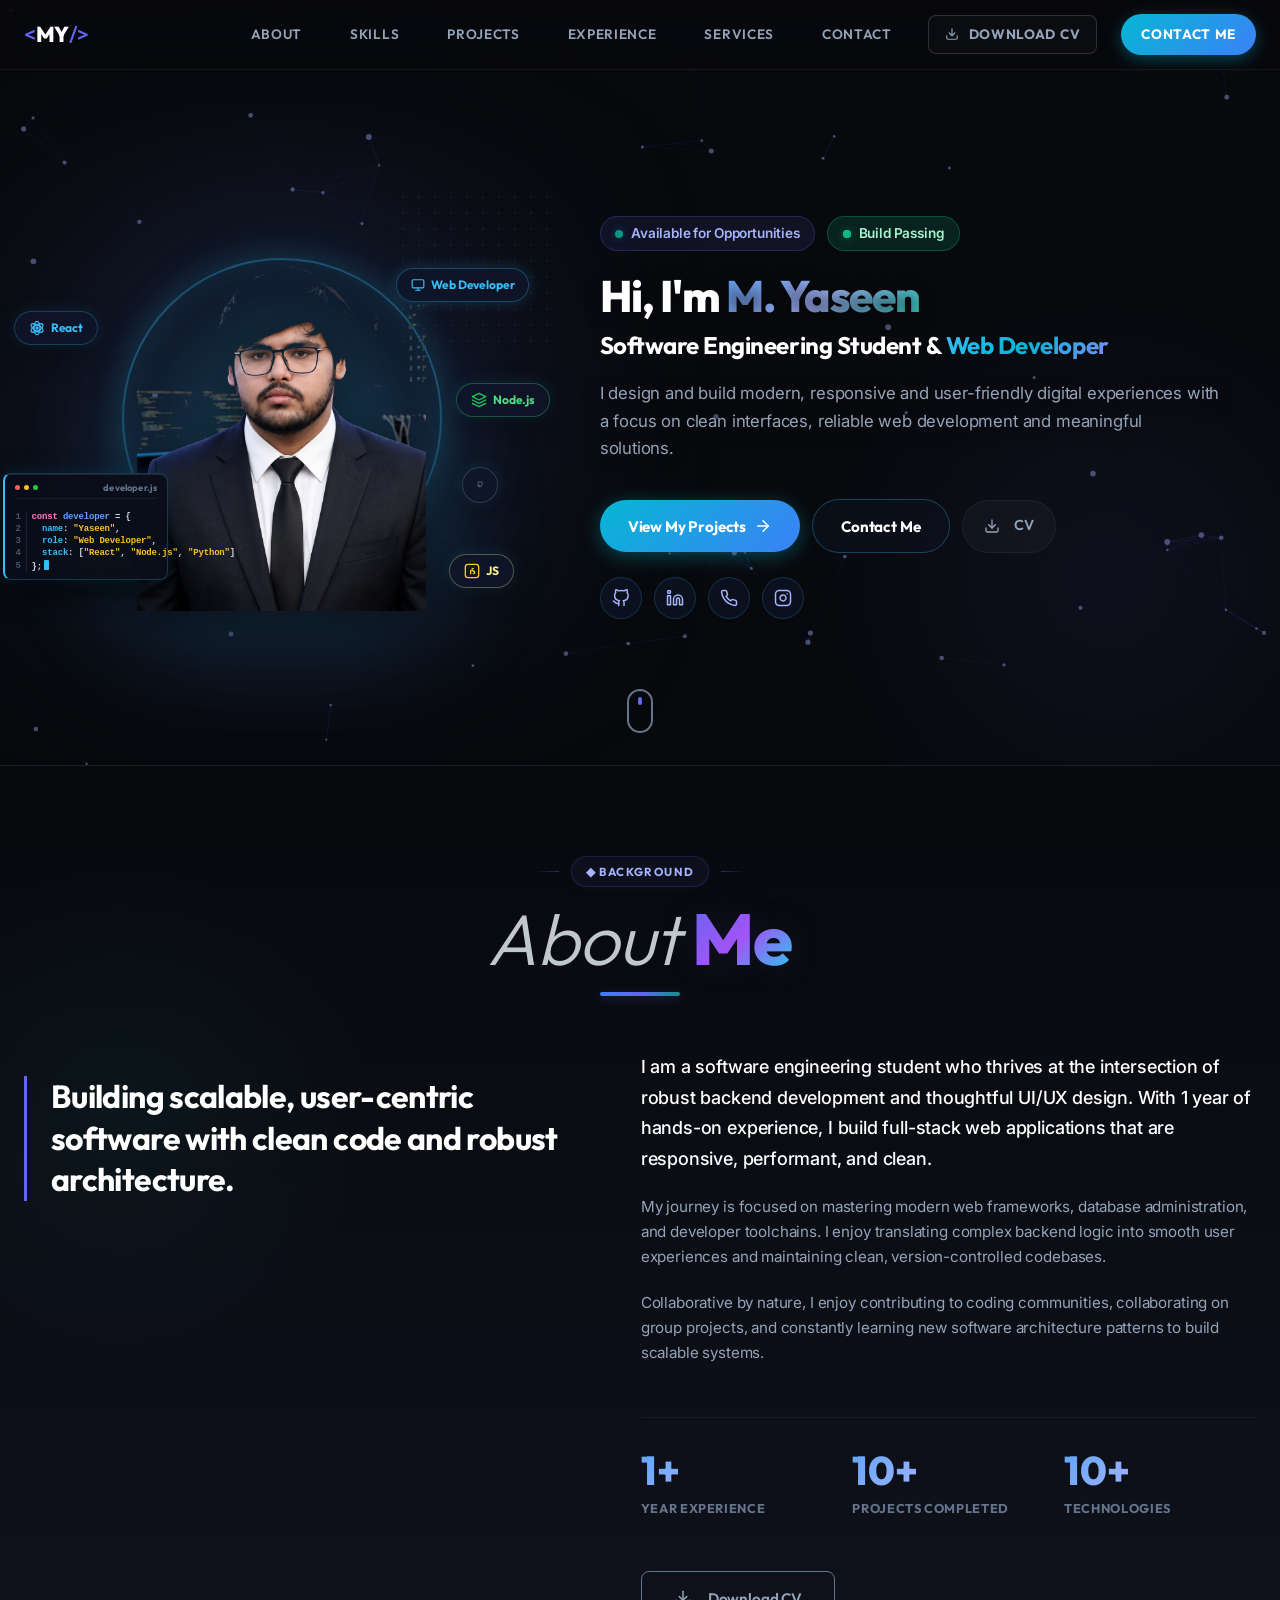
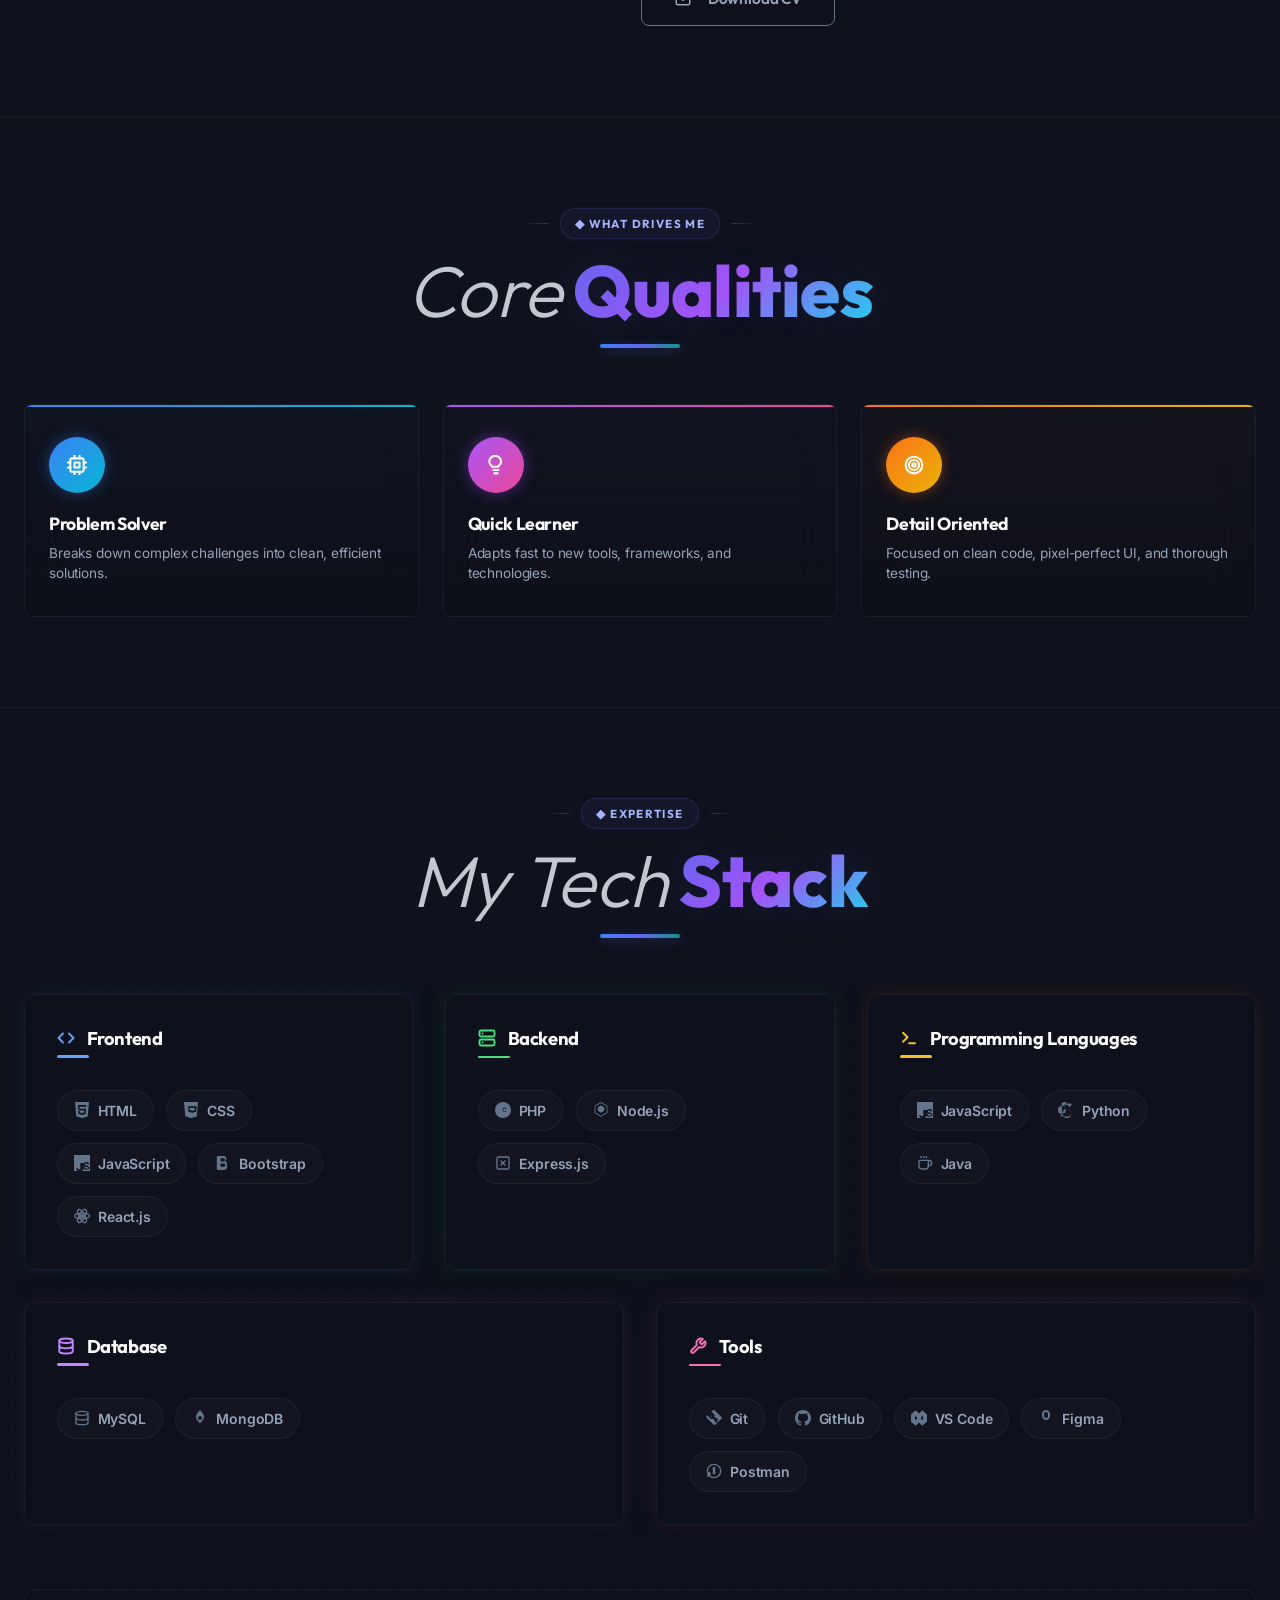
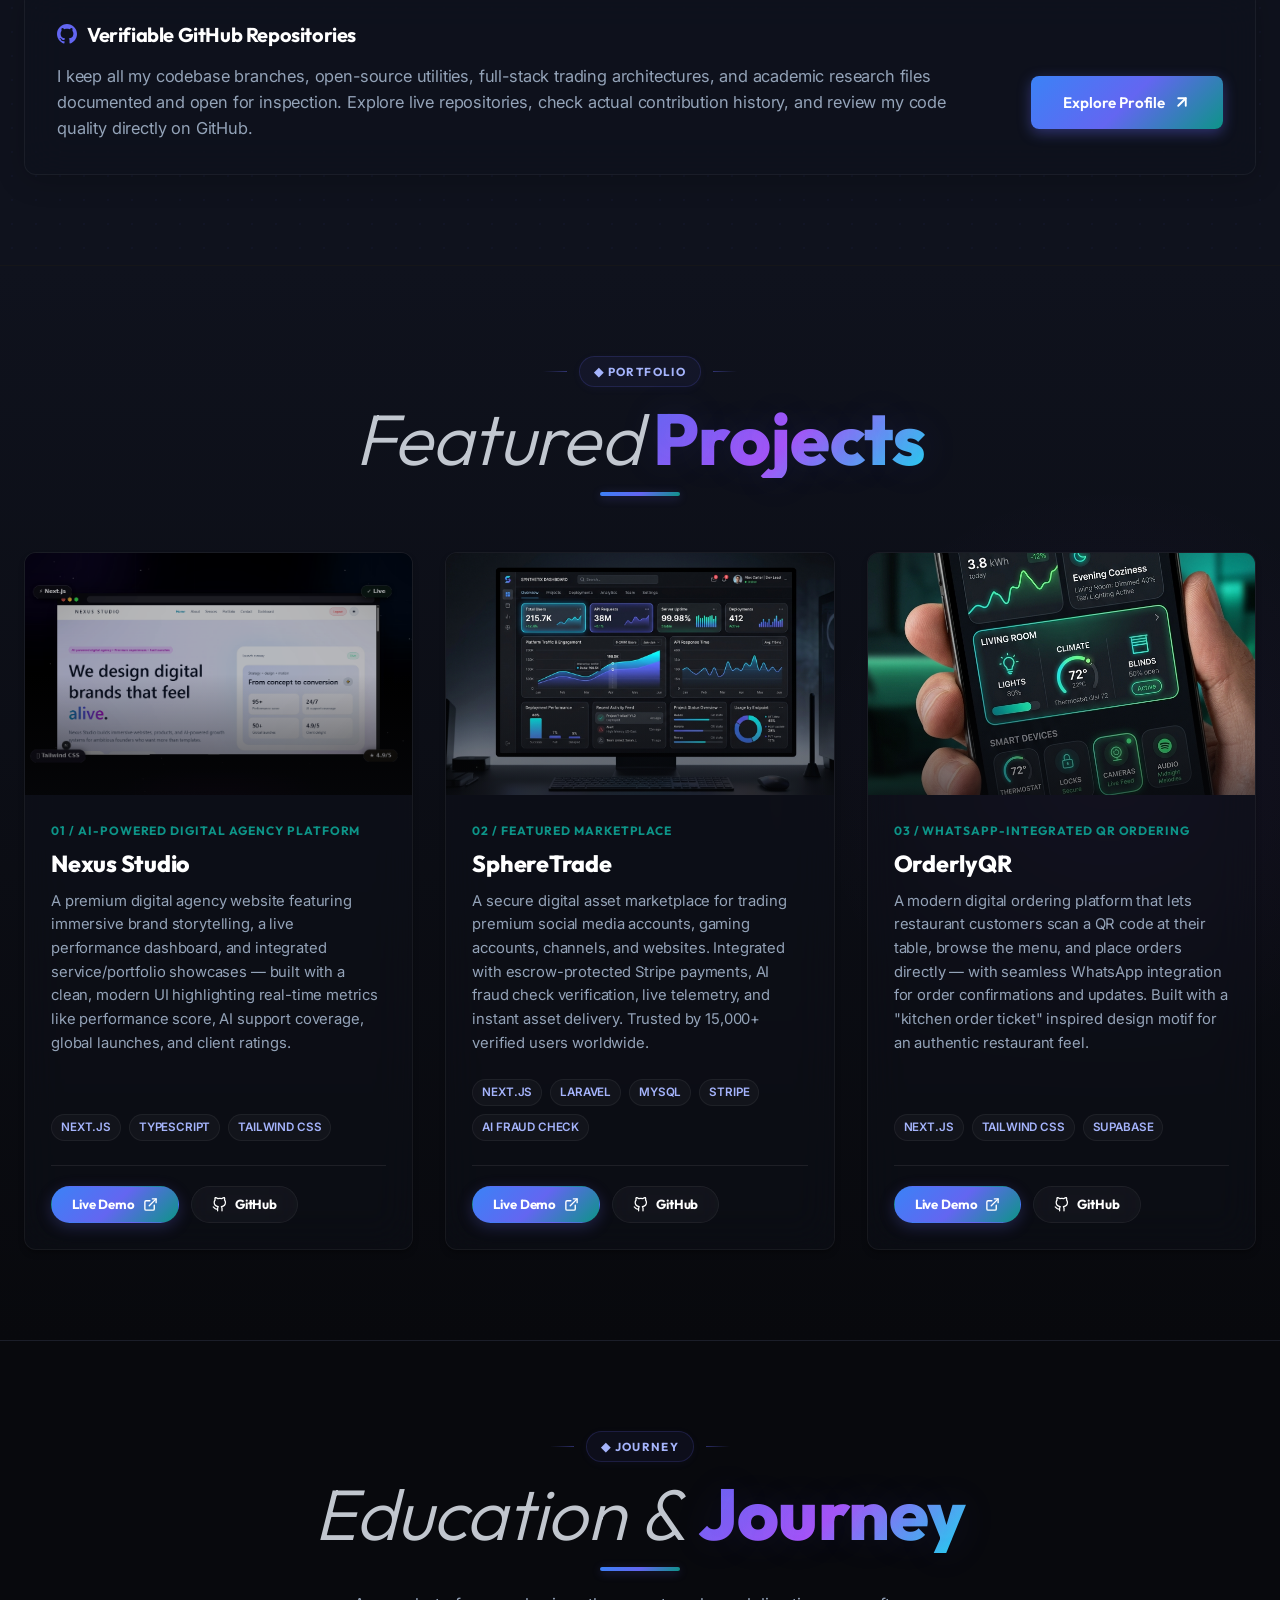
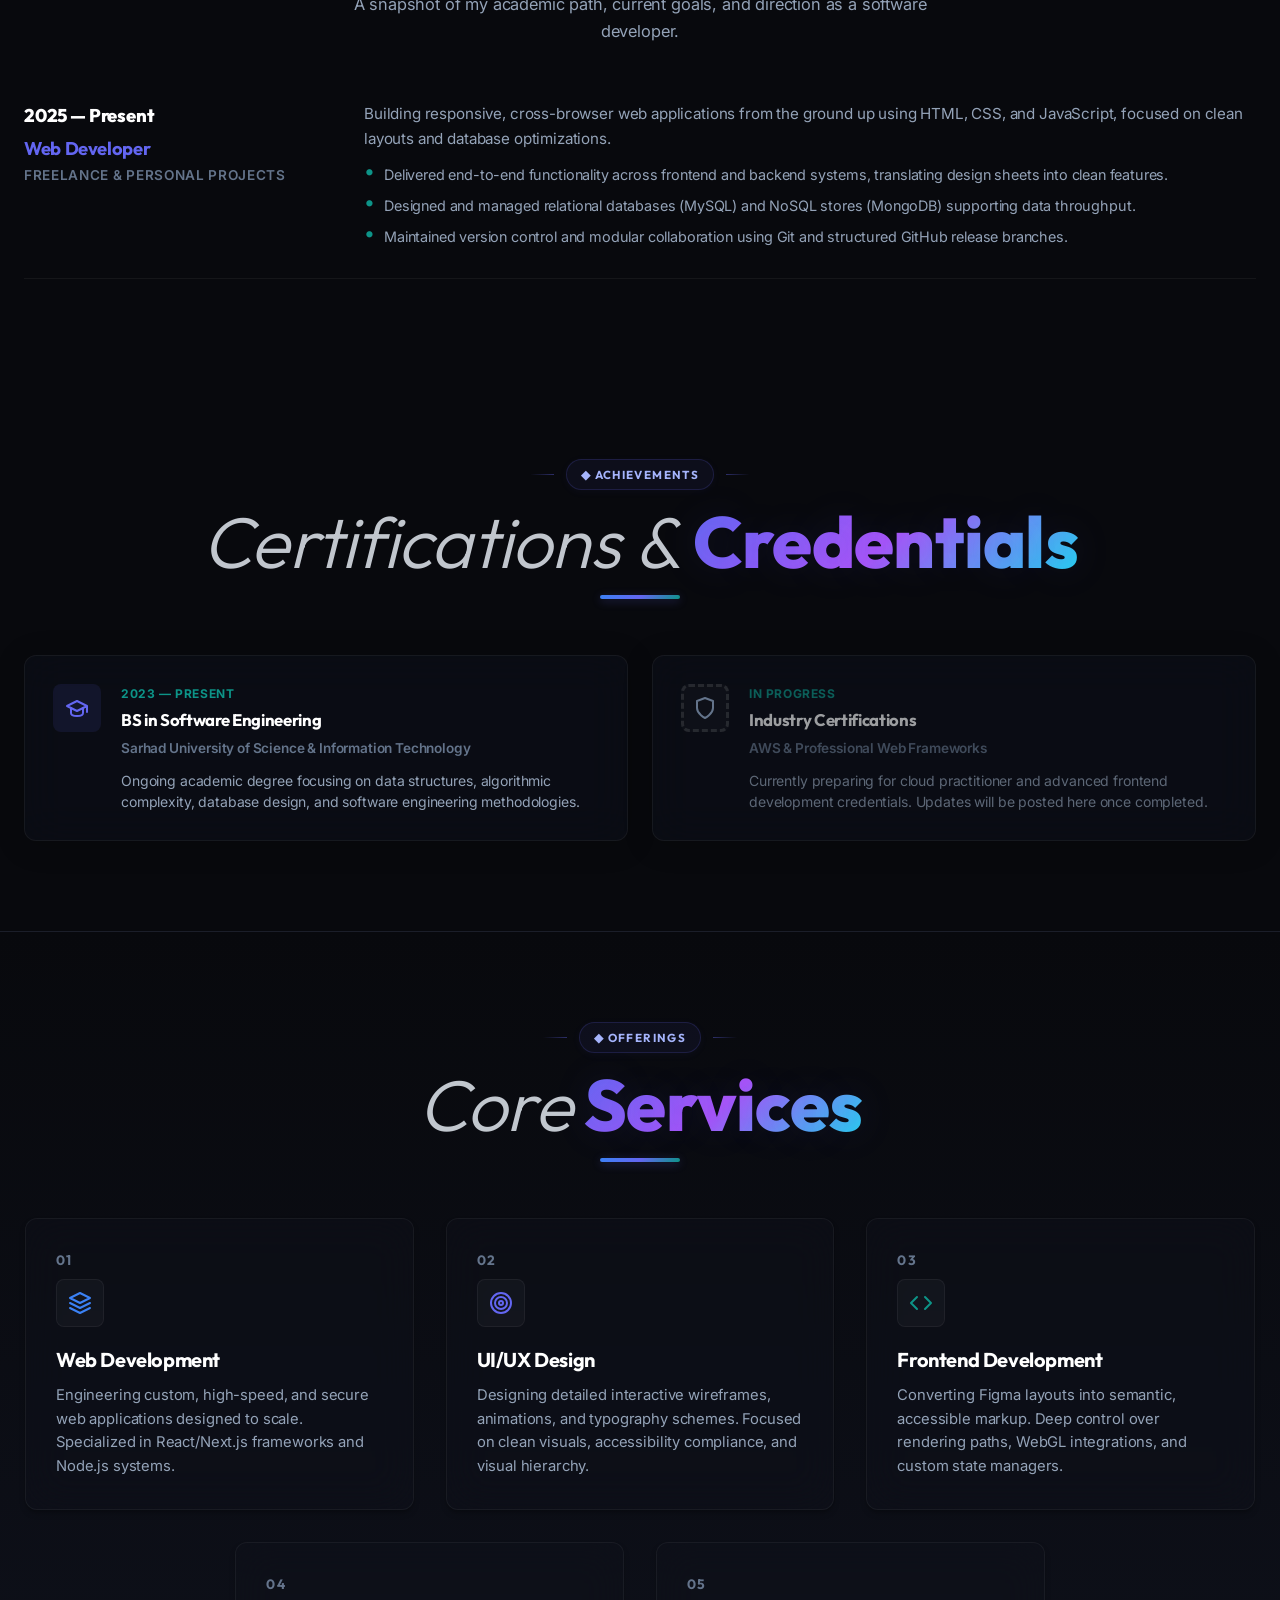
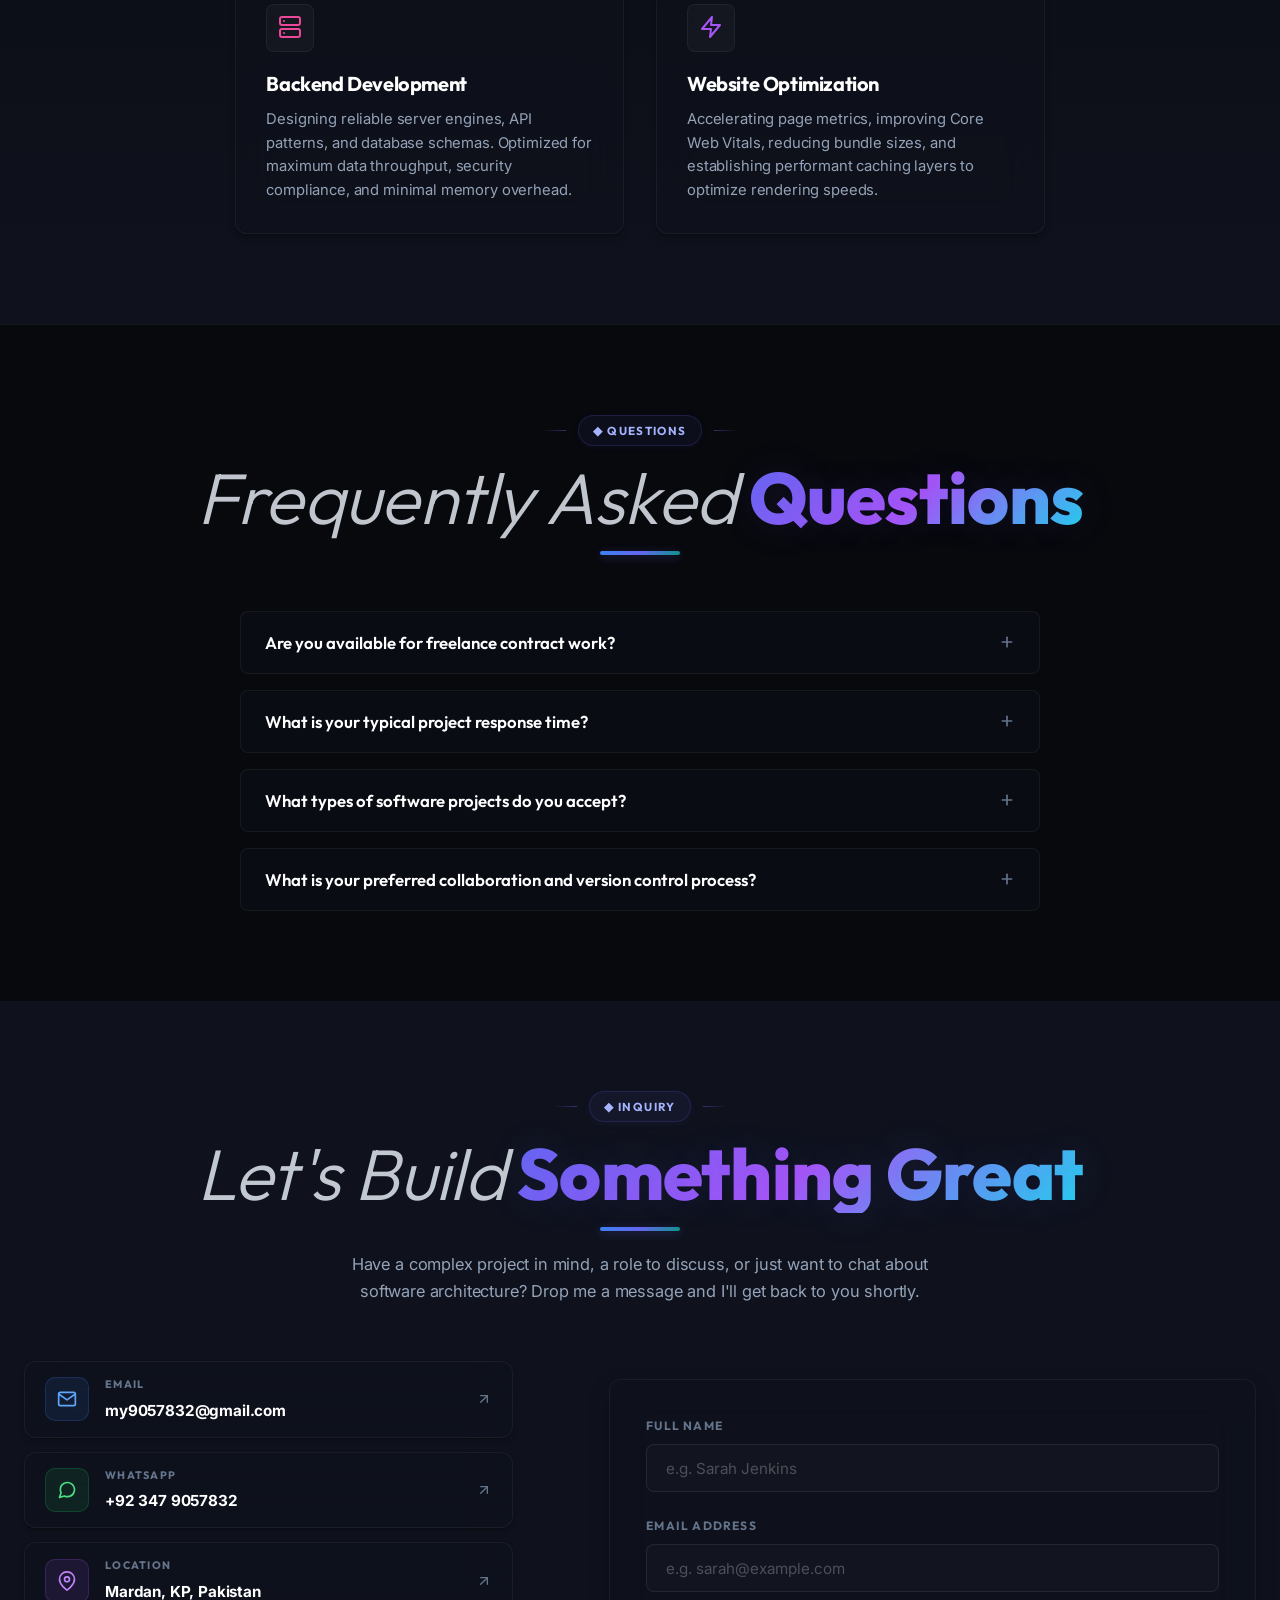
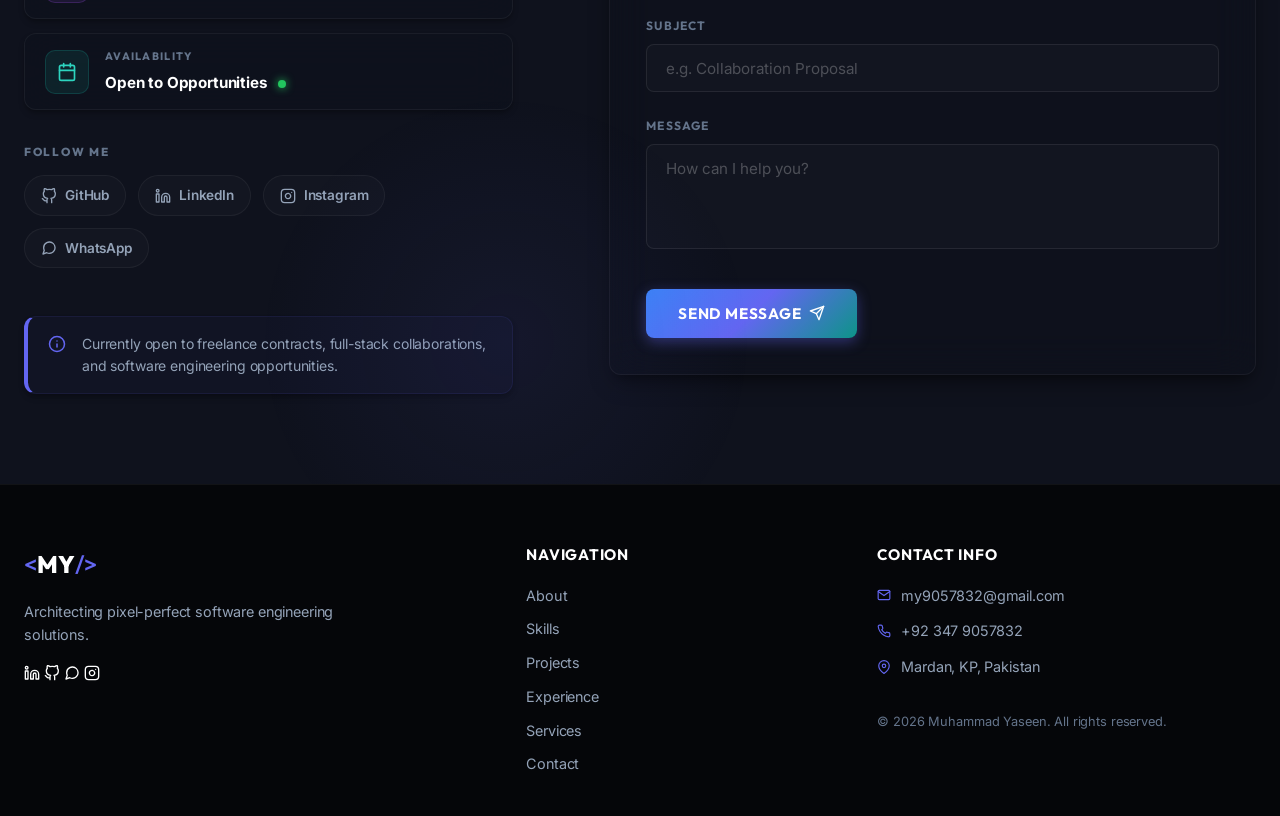
==== commit ad8c210b: "Completely remove background watermark pseudo-elements and data-watermark HTML attributes" ====
--- a/index.html
+++ b/index.html
@@ -31,7 +31,7 @@
     <link href="https://fonts.googleapis.com/css2?family=Inter:wght@300;400;500;600;700&family=Outfit:wght@400;500;600;700;800&display=swap" rel="stylesheet">
     
     <!-- Stylesheet -->
-    <link rel="stylesheet" href="assets/css/styles.css?v=39">
+    <link rel="stylesheet" href="assets/css/styles.css?v=40">
 </head>
 <body class="dark-theme">
 
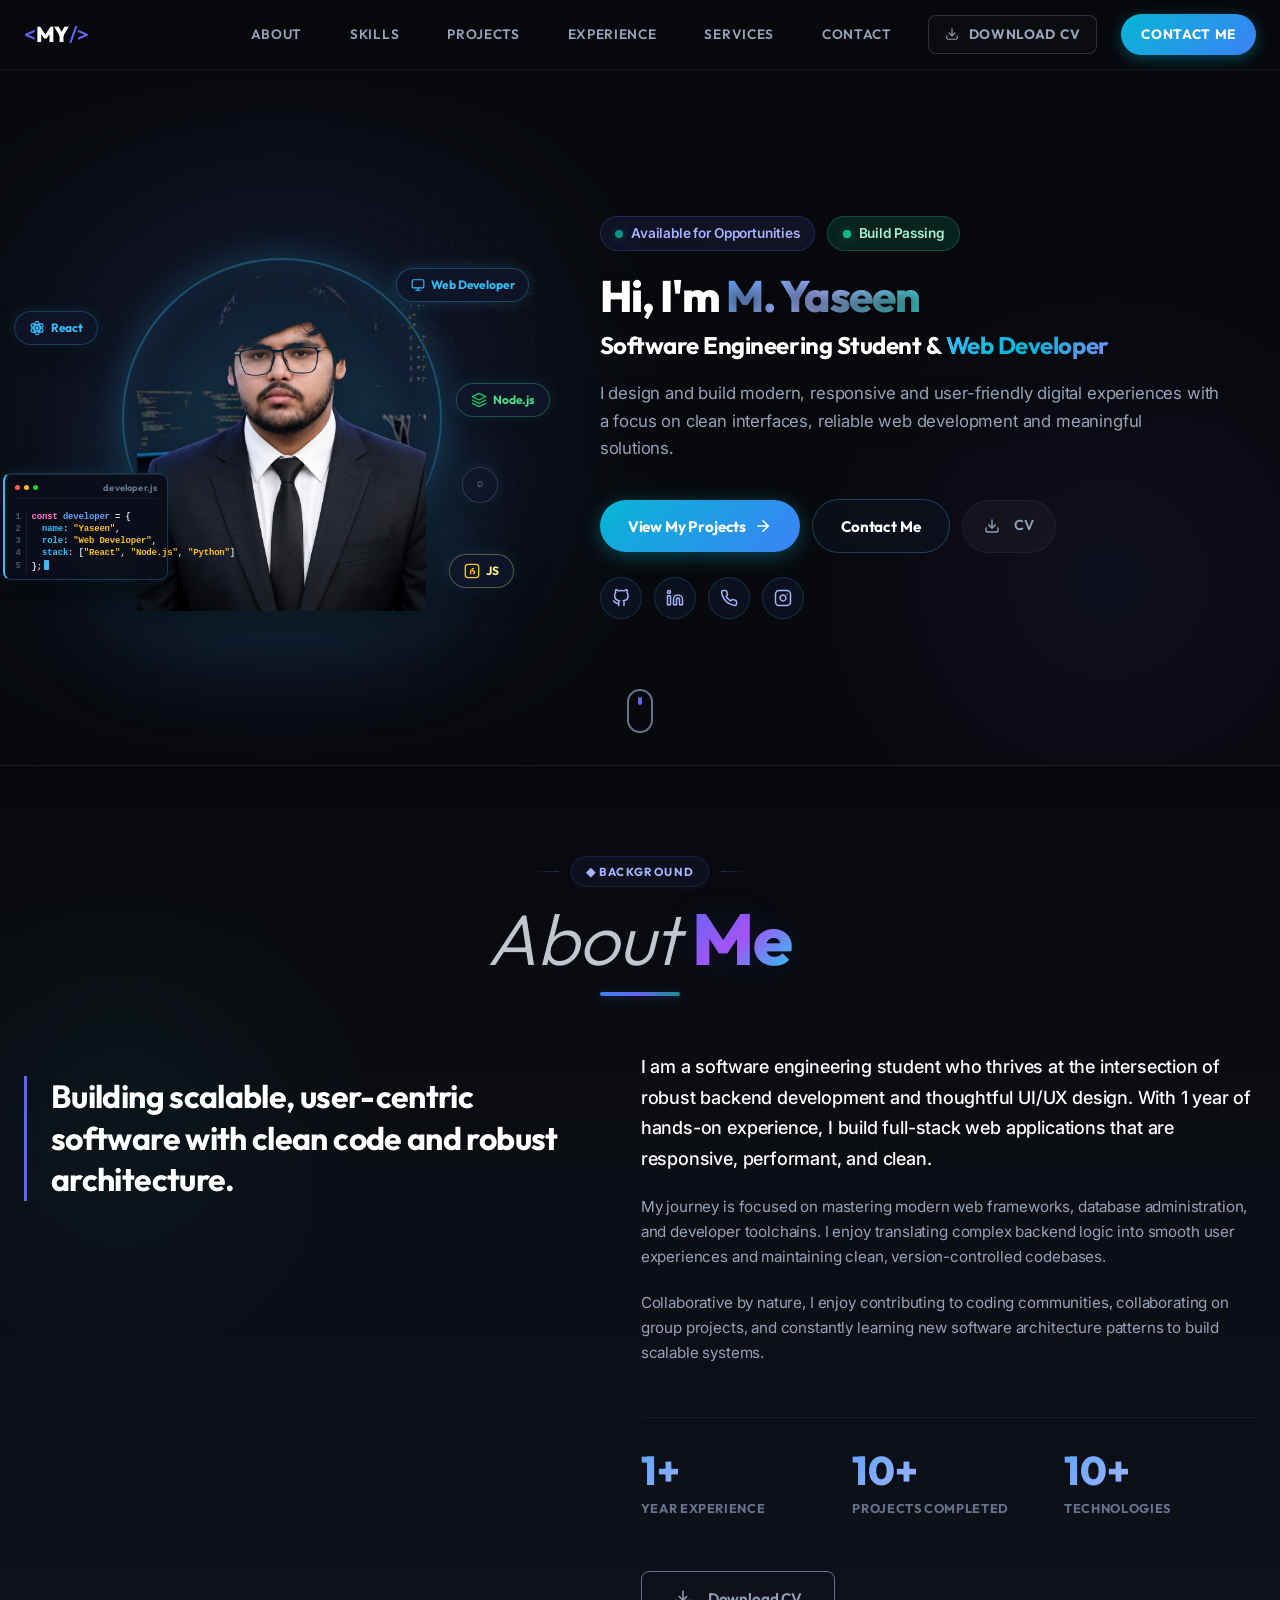
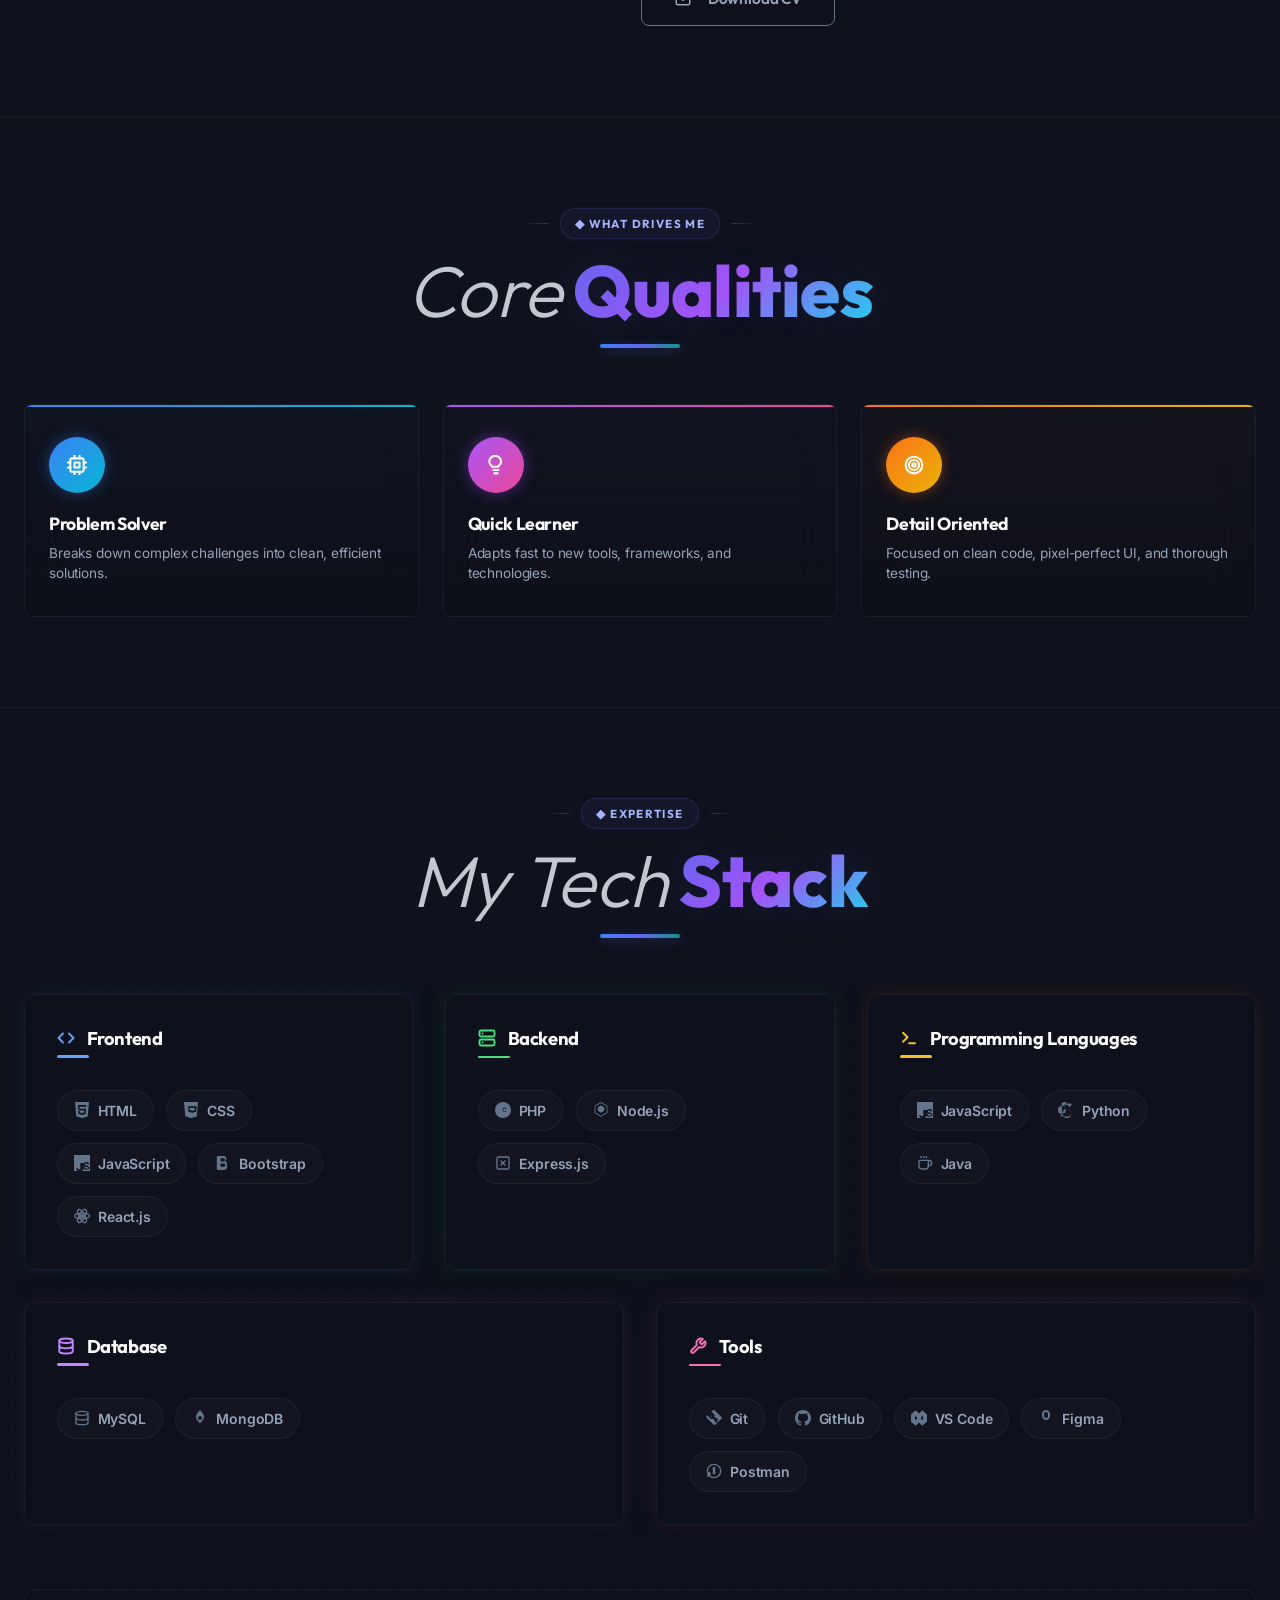
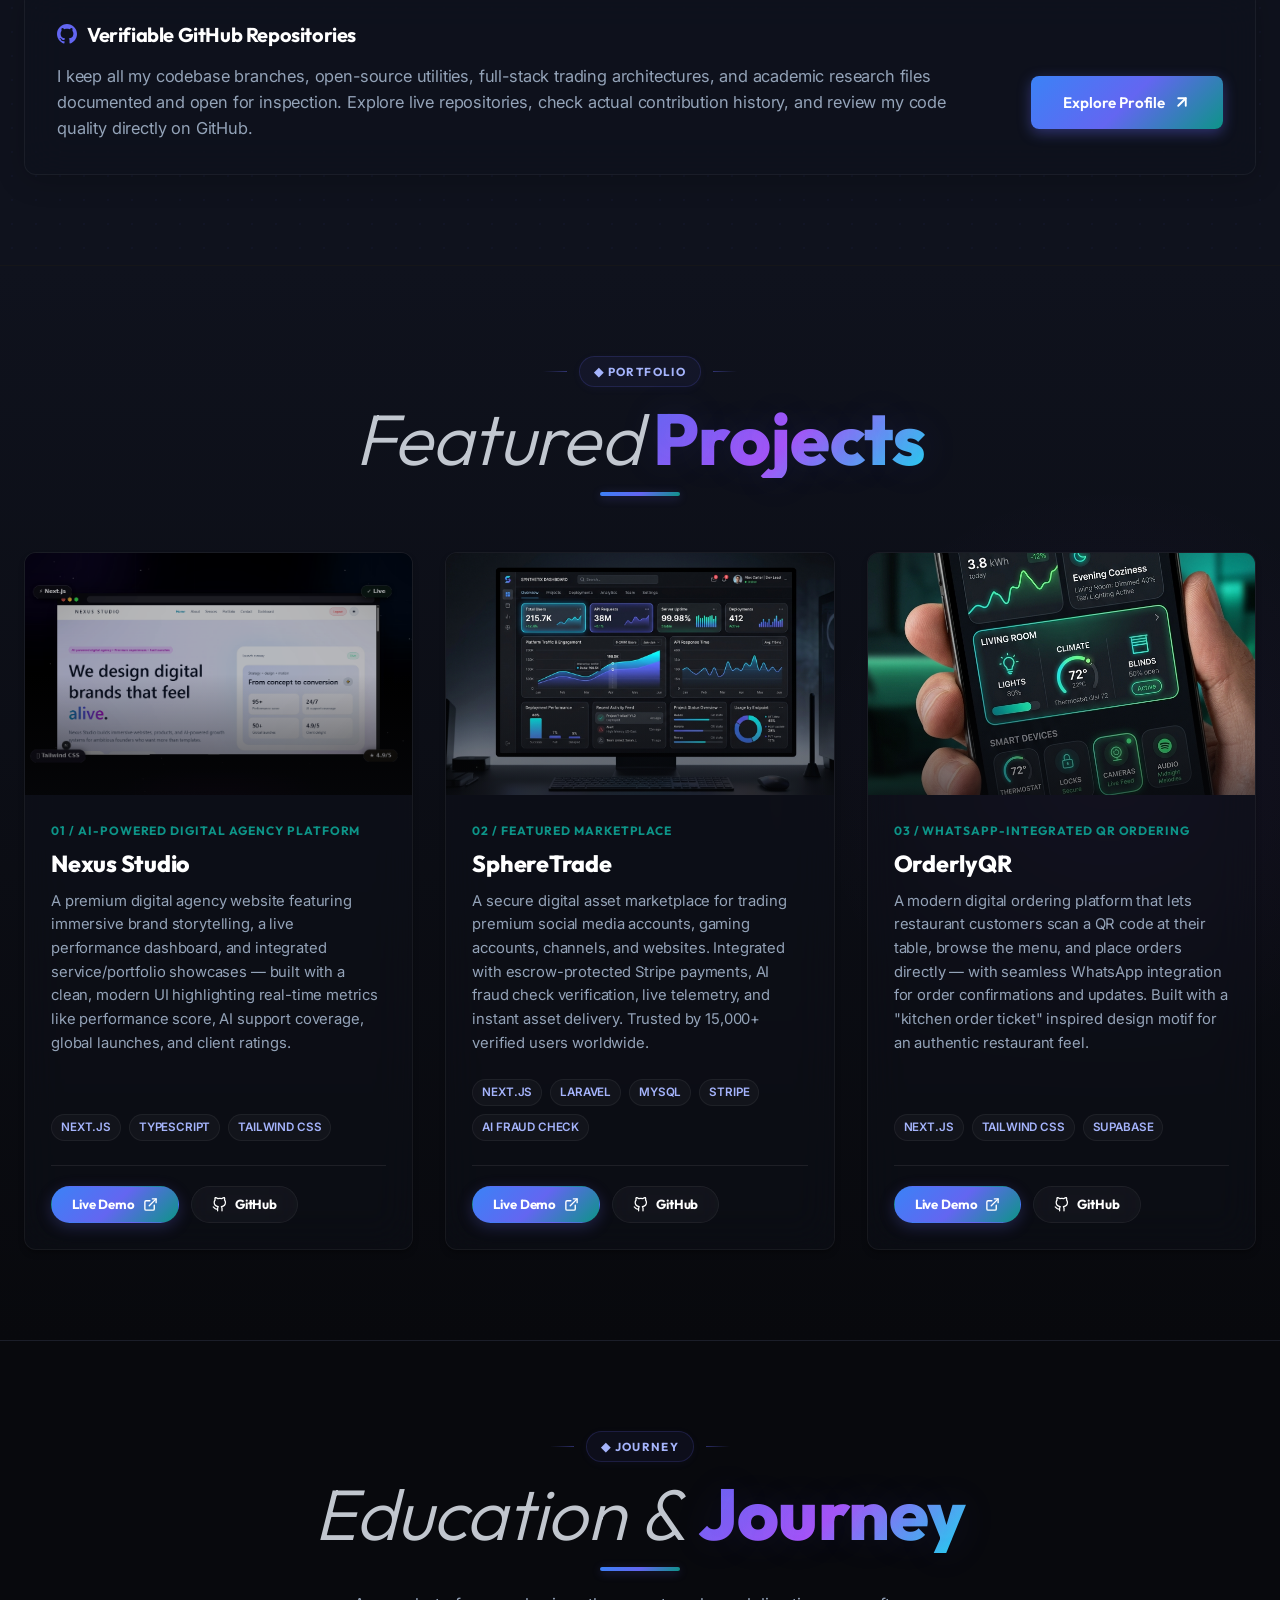
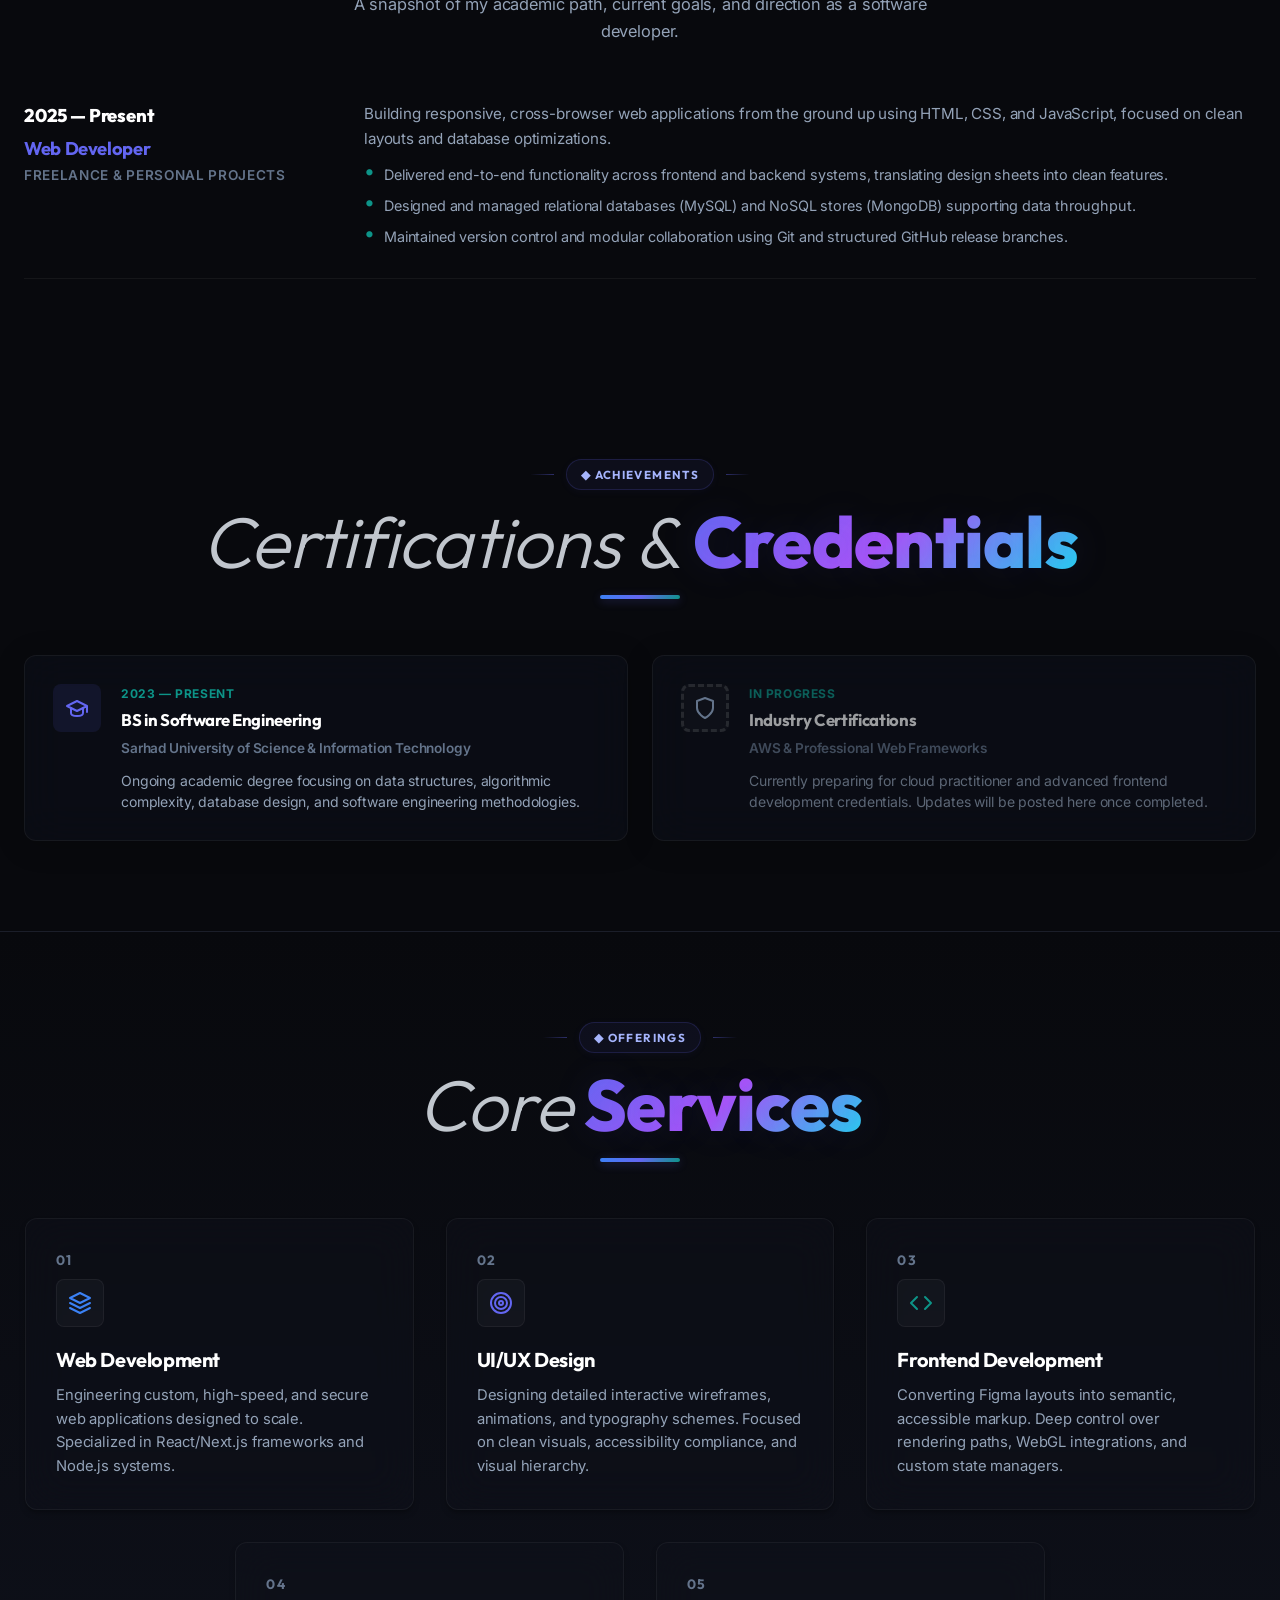
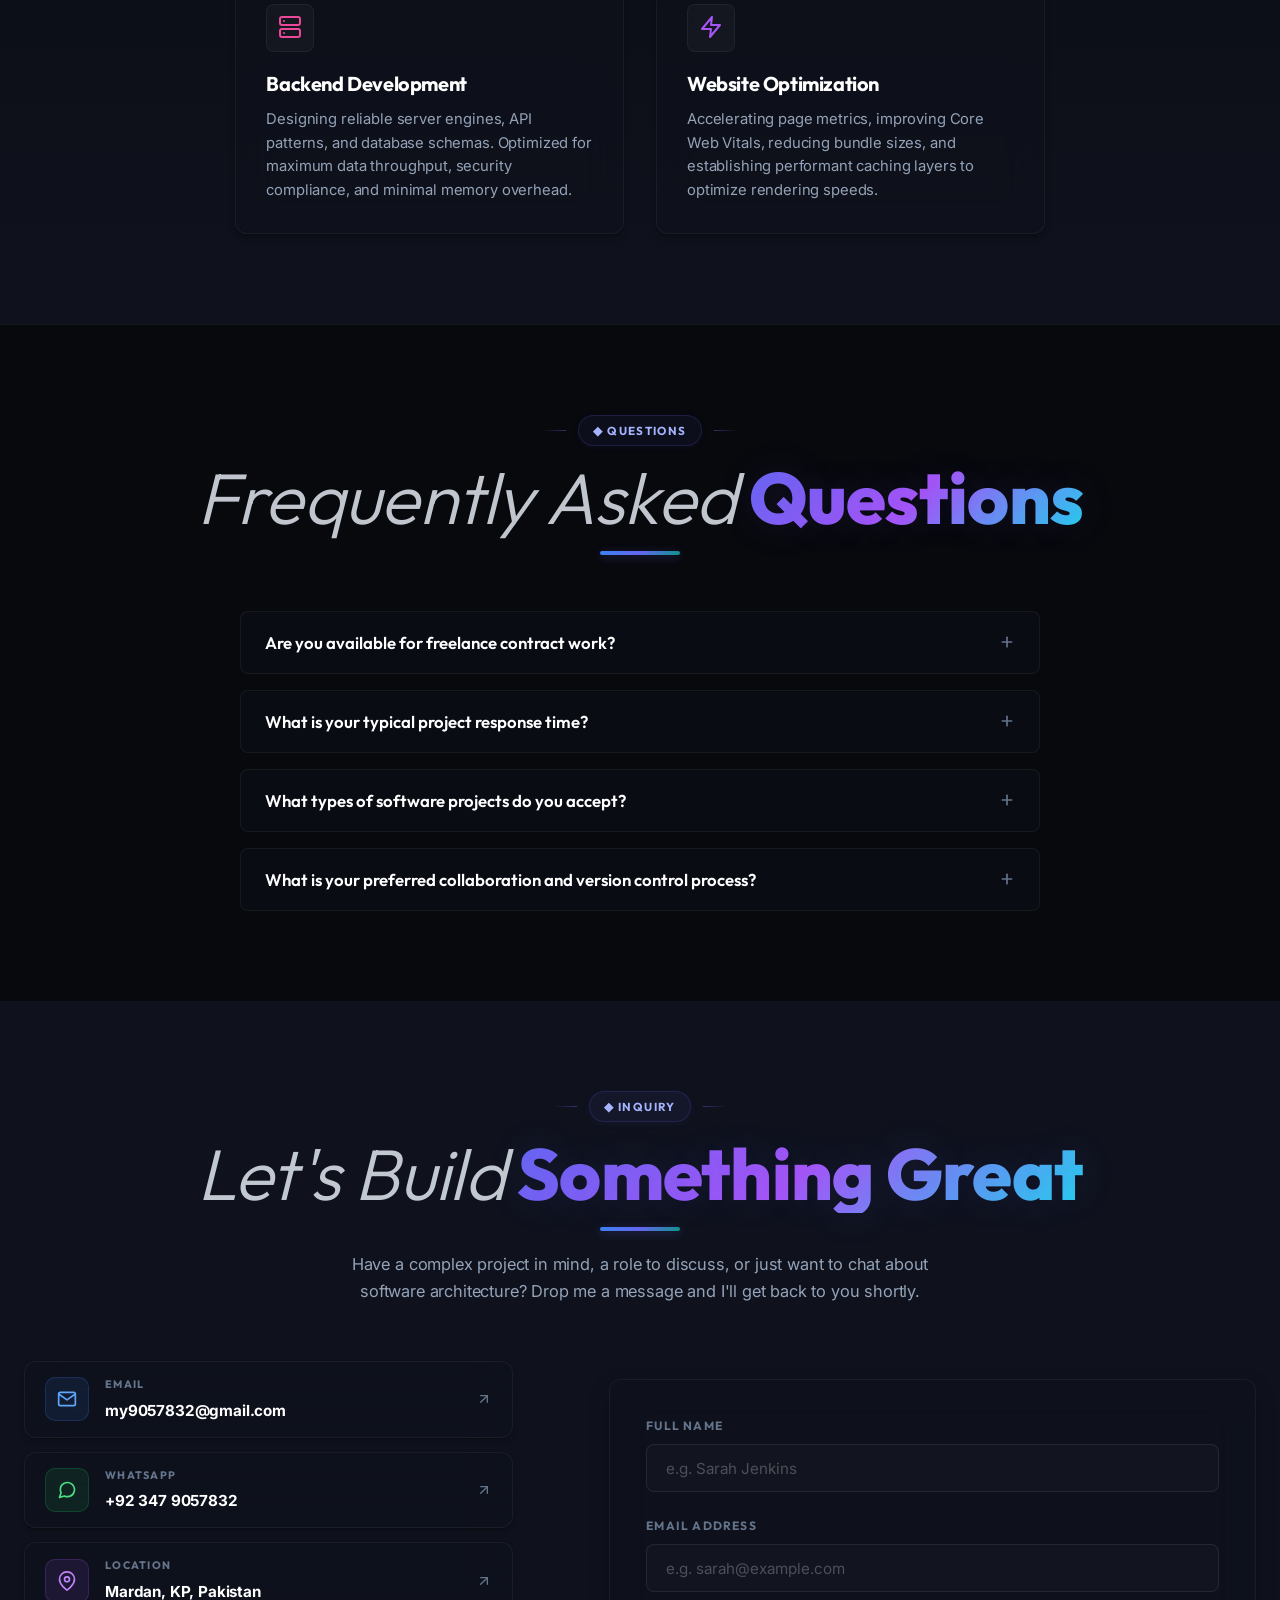
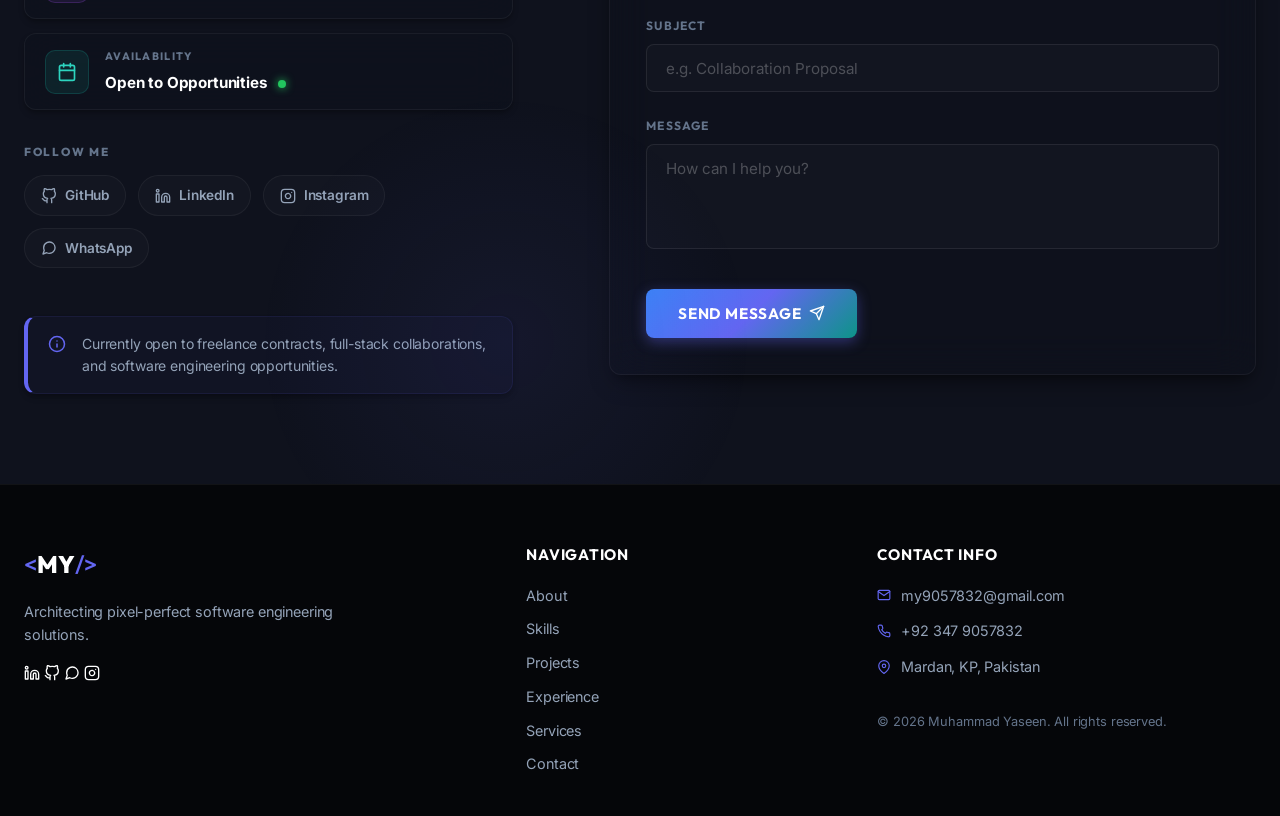
==== commit 96c6b067: "Completely remove .section-header::before pseudo-element and clean watermark attributes" ====
--- a/index.html
+++ b/index.html
@@ -31,7 +31,7 @@
     <link href="https://fonts.googleapis.com/css2?family=Inter:wght@300;400;500;600;700&family=Outfit:wght@400;500;600;700;800&display=swap" rel="stylesheet">
     
     <!-- Stylesheet -->
-    <link rel="stylesheet" href="assets/css/styles.css?v=40">
+    <link rel="stylesheet" href="assets/css/styles.css?v=41">
 </head>
 <body class="dark-theme">
 
--- a/assets/css/styles.css
+++ b/assets/css/styles.css
@@ -259,10 +259,6 @@
     align-items: center;
 }
 
-/* Faded Watermark Removed for Clean, Uncluttered Typography */
-.section-header::before {
-    display: none !important;
-}
 
 /* Eyebrow Tag Wrapper & Accent Lines */
 .section-tag-wrapper {
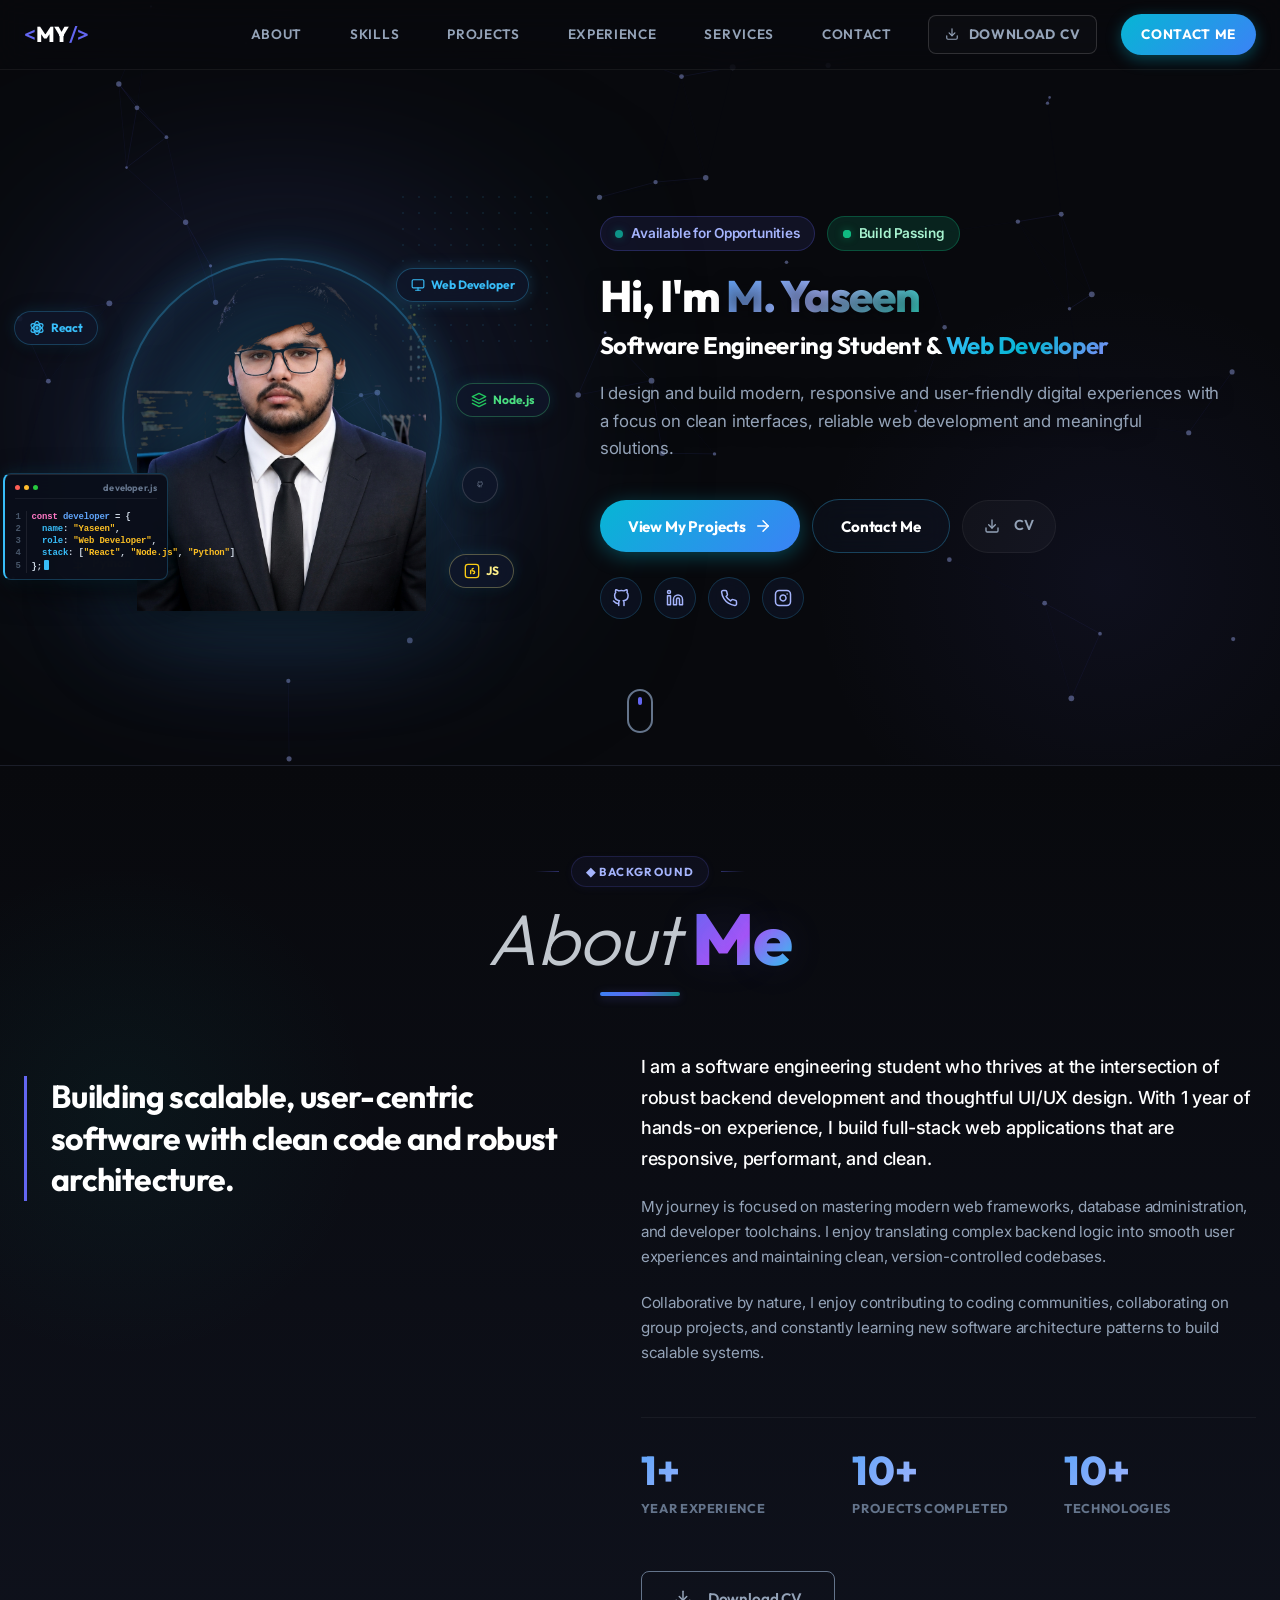
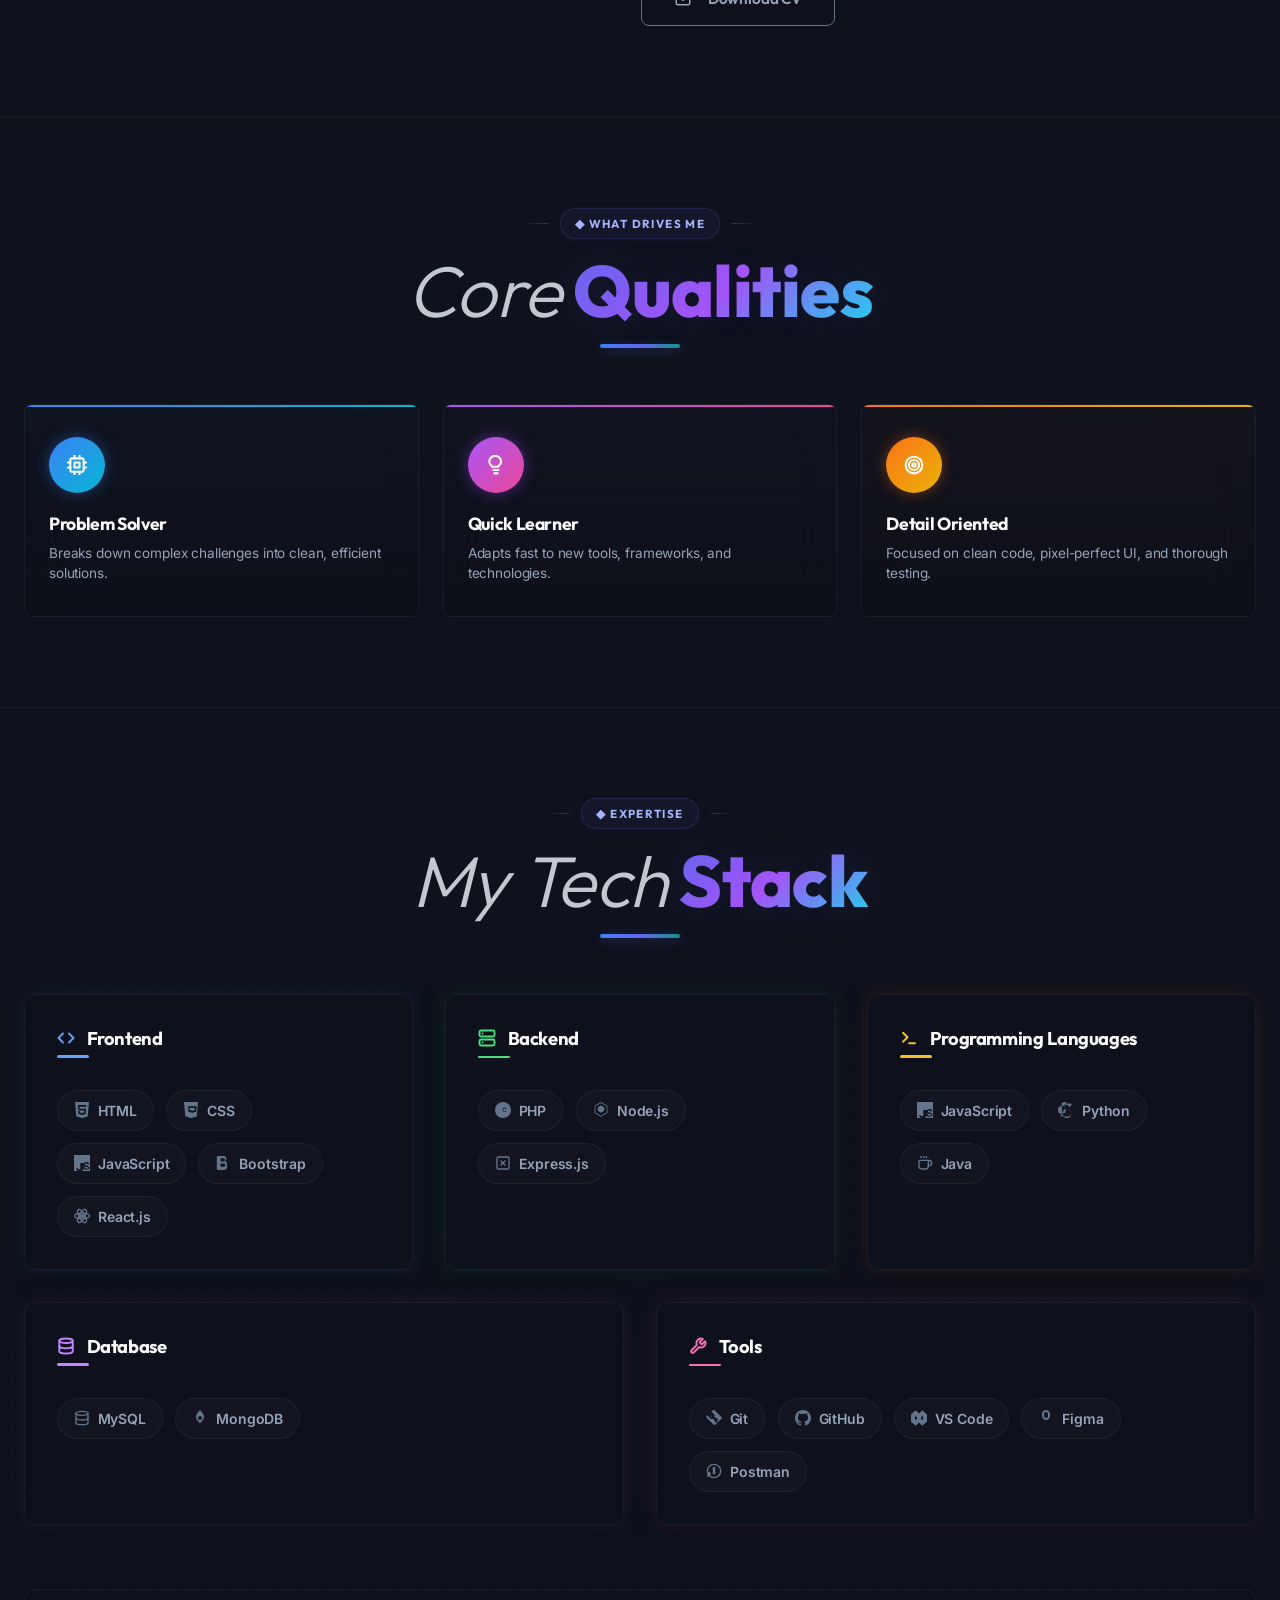
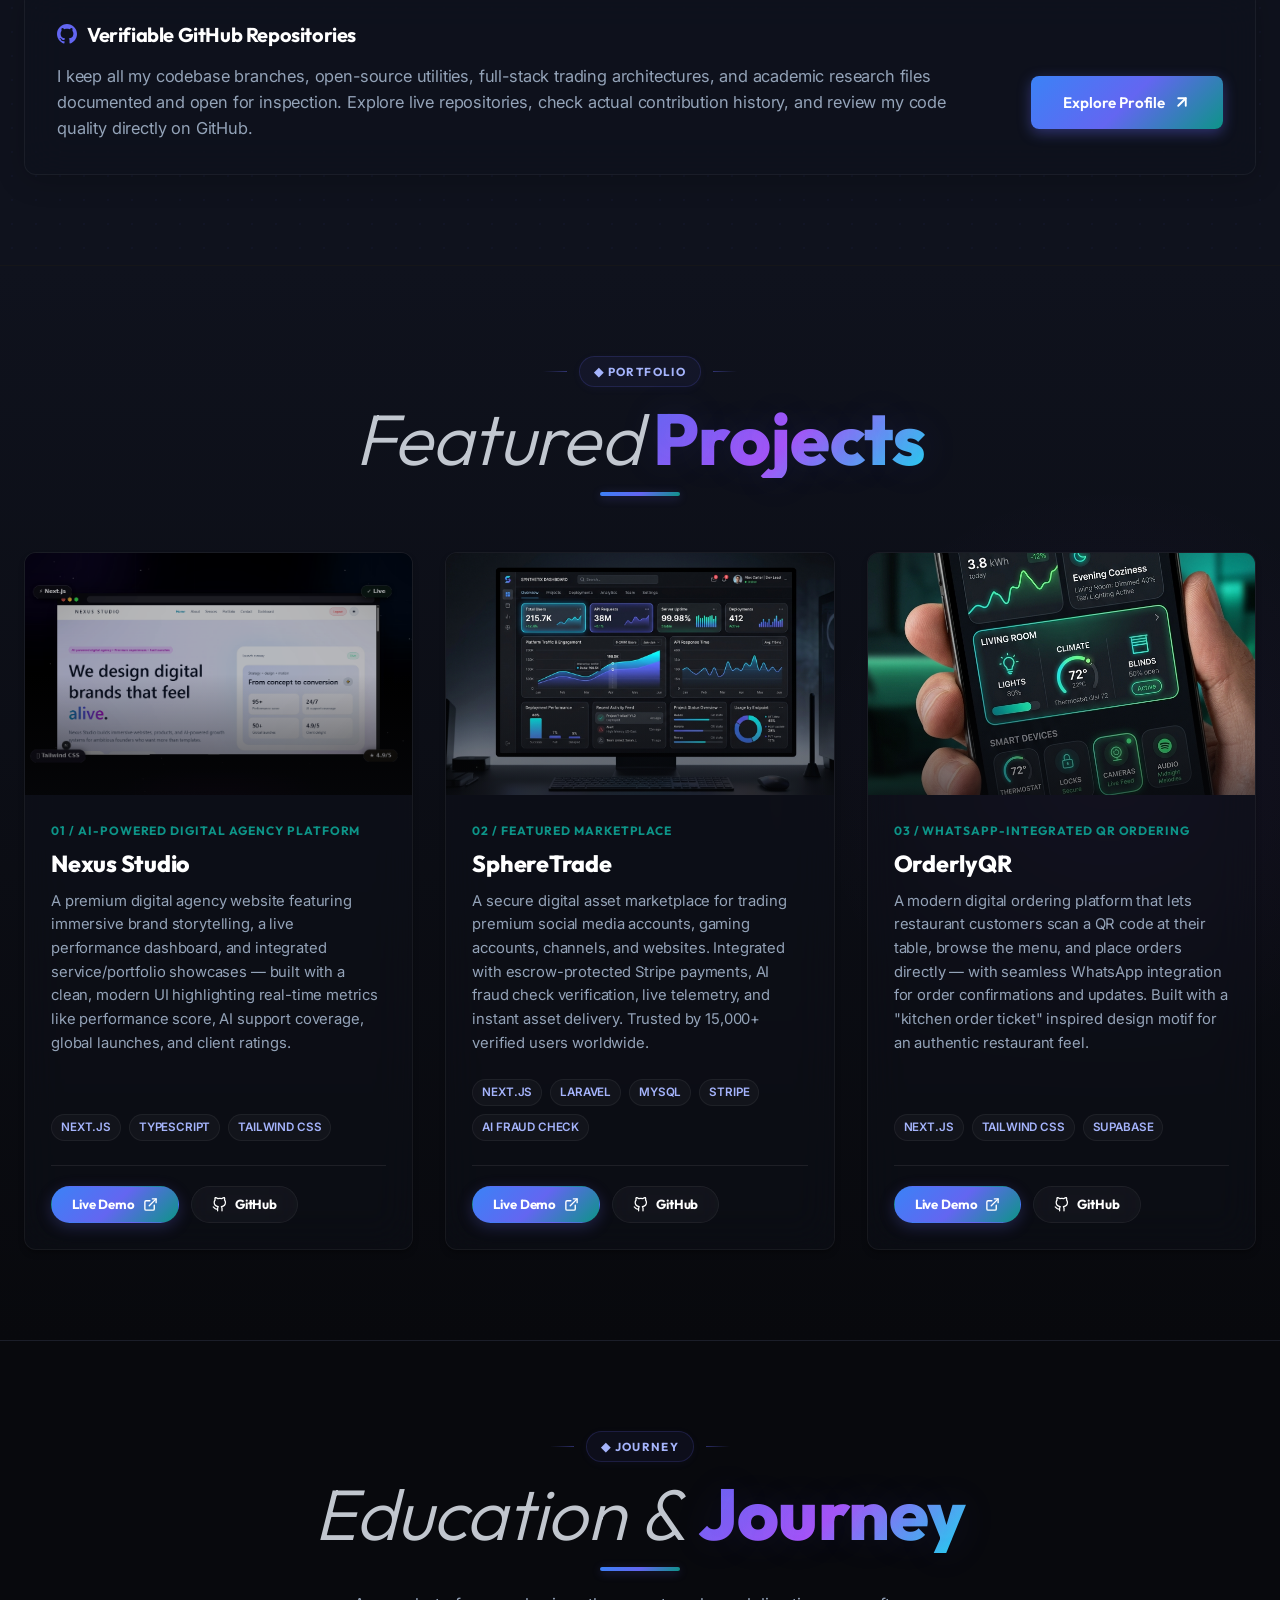
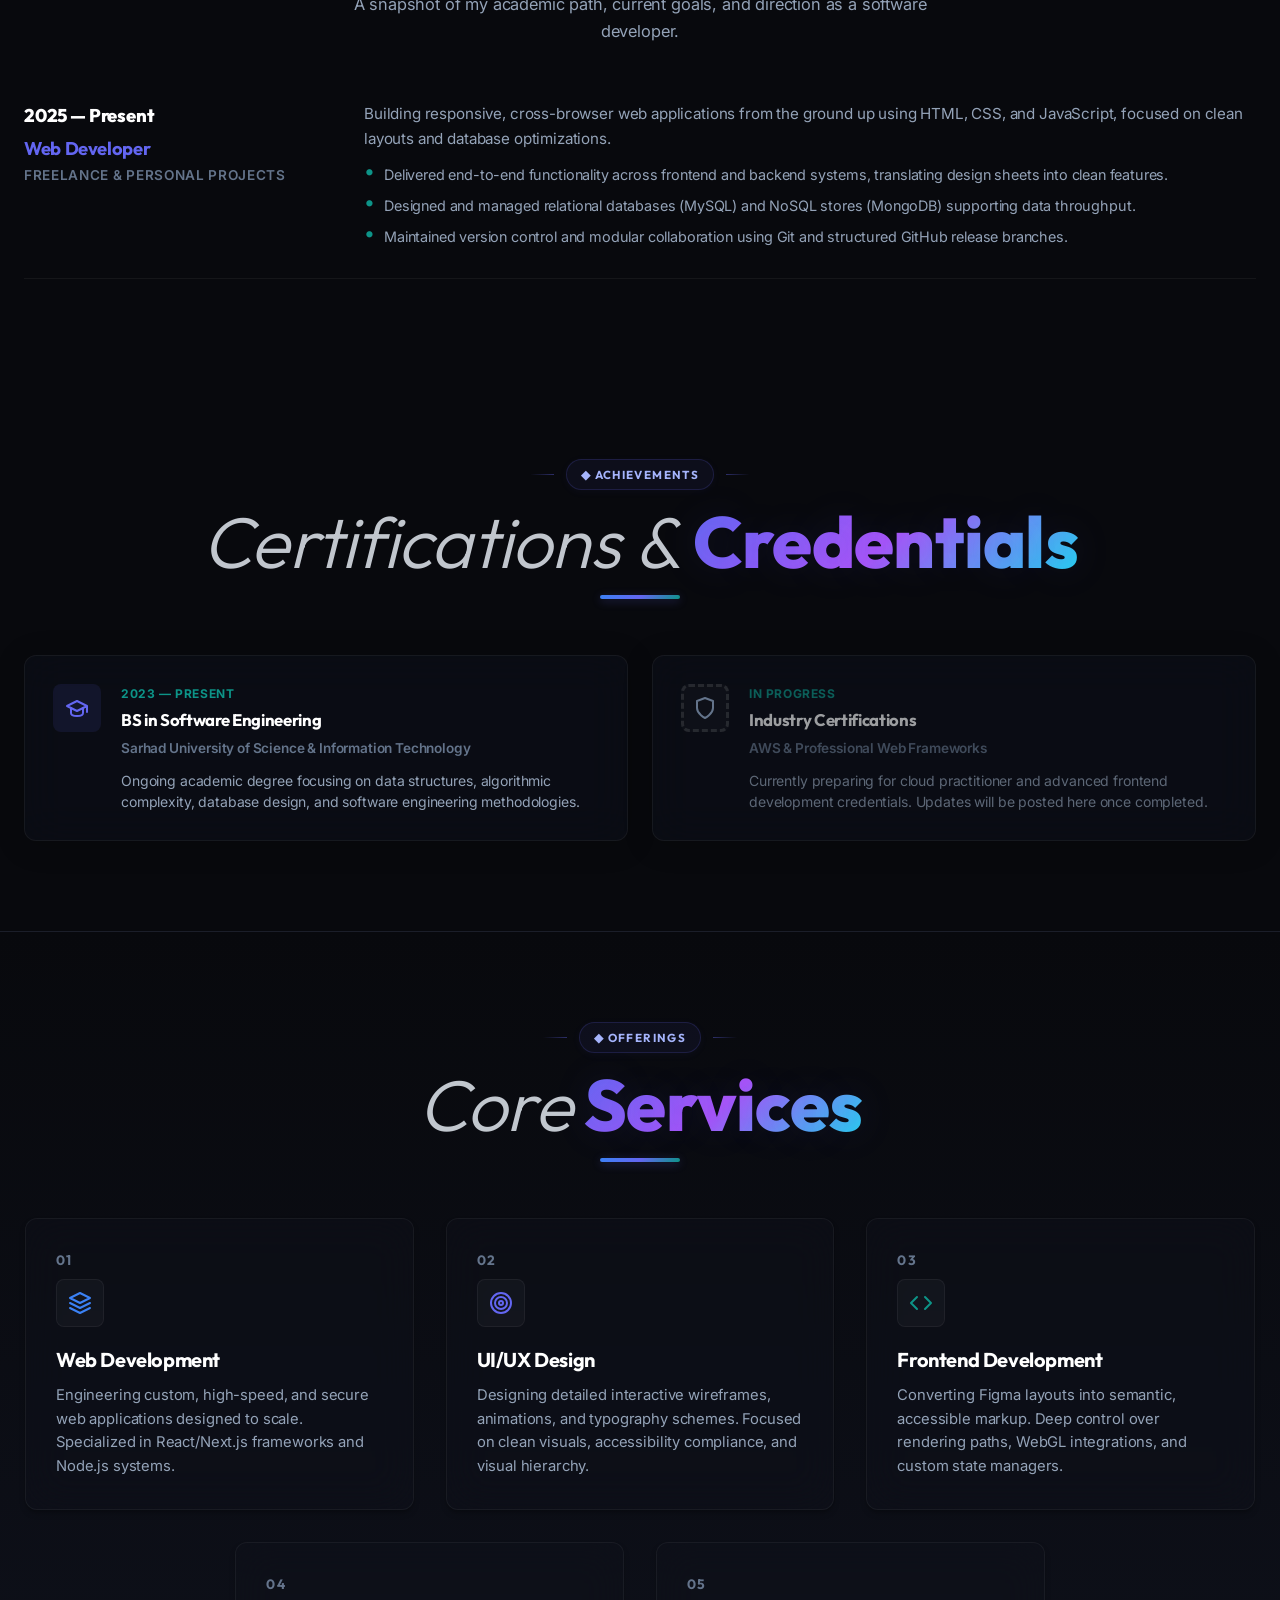
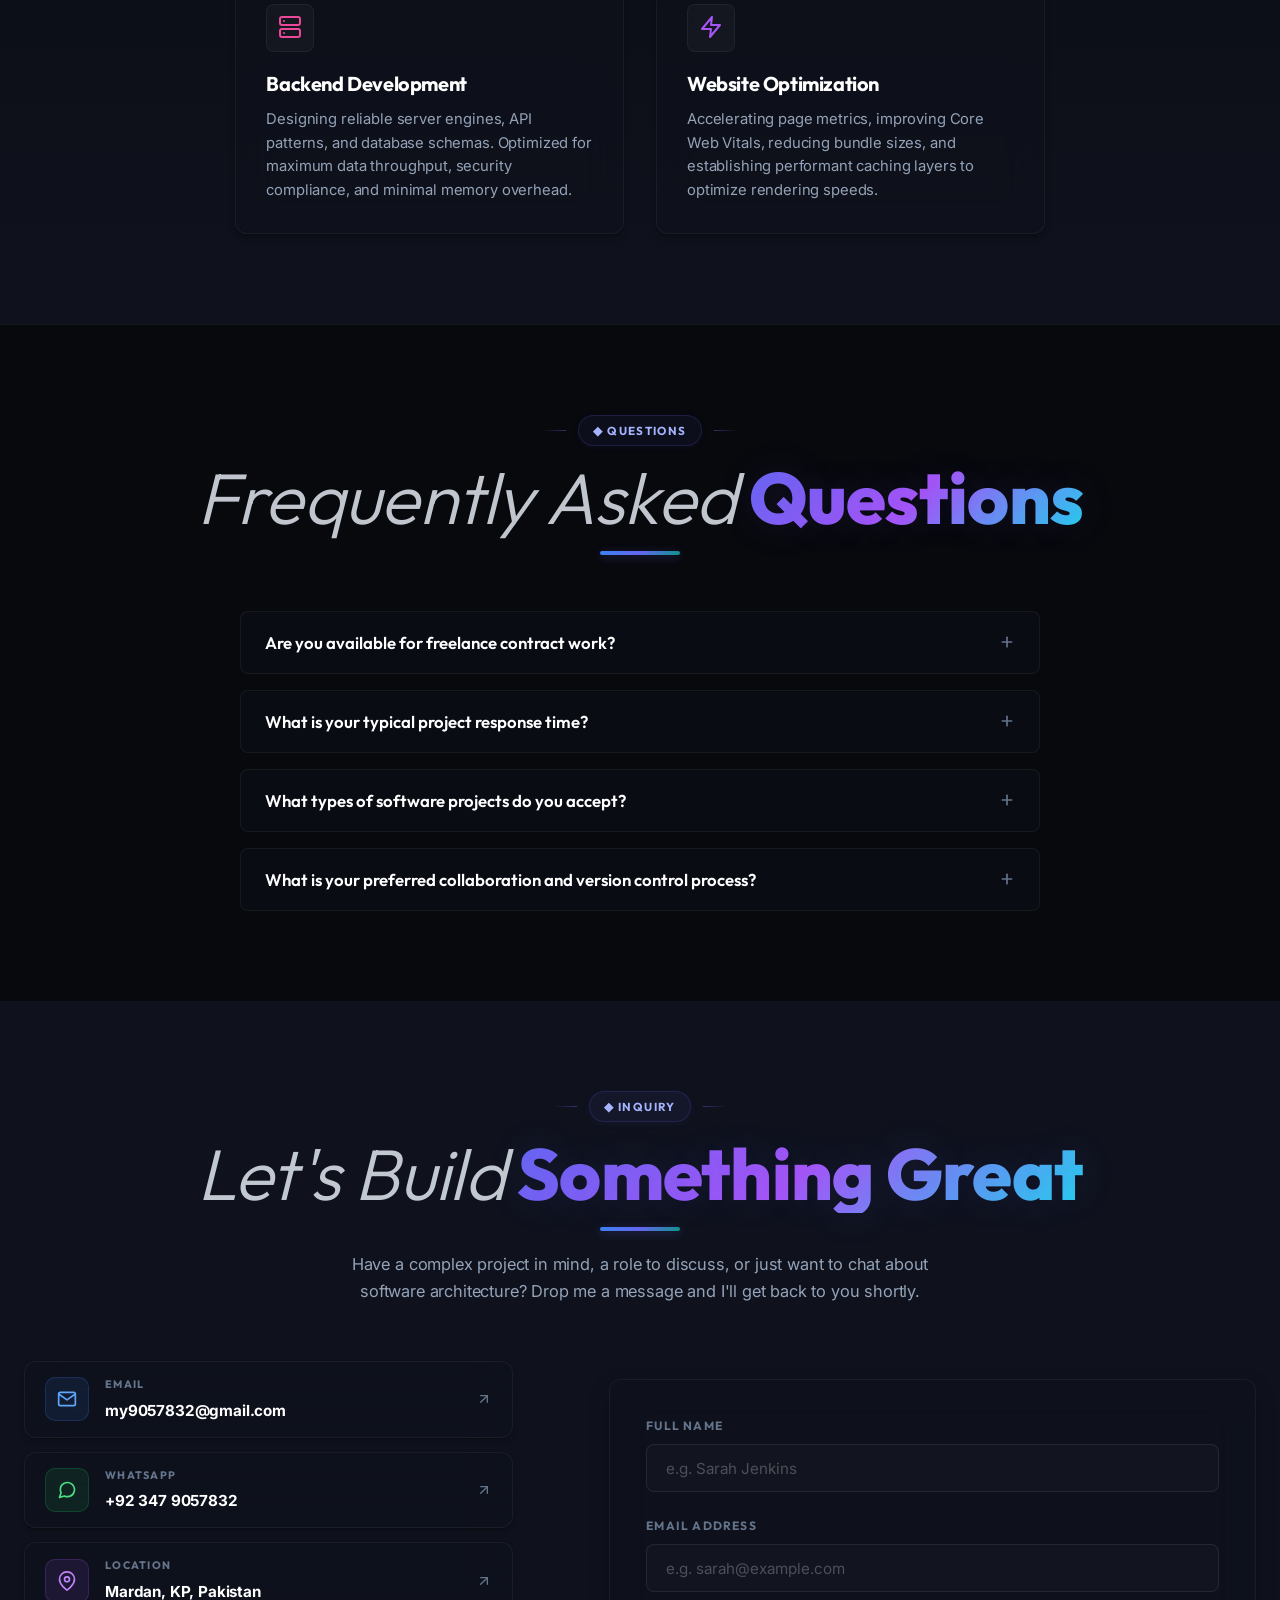
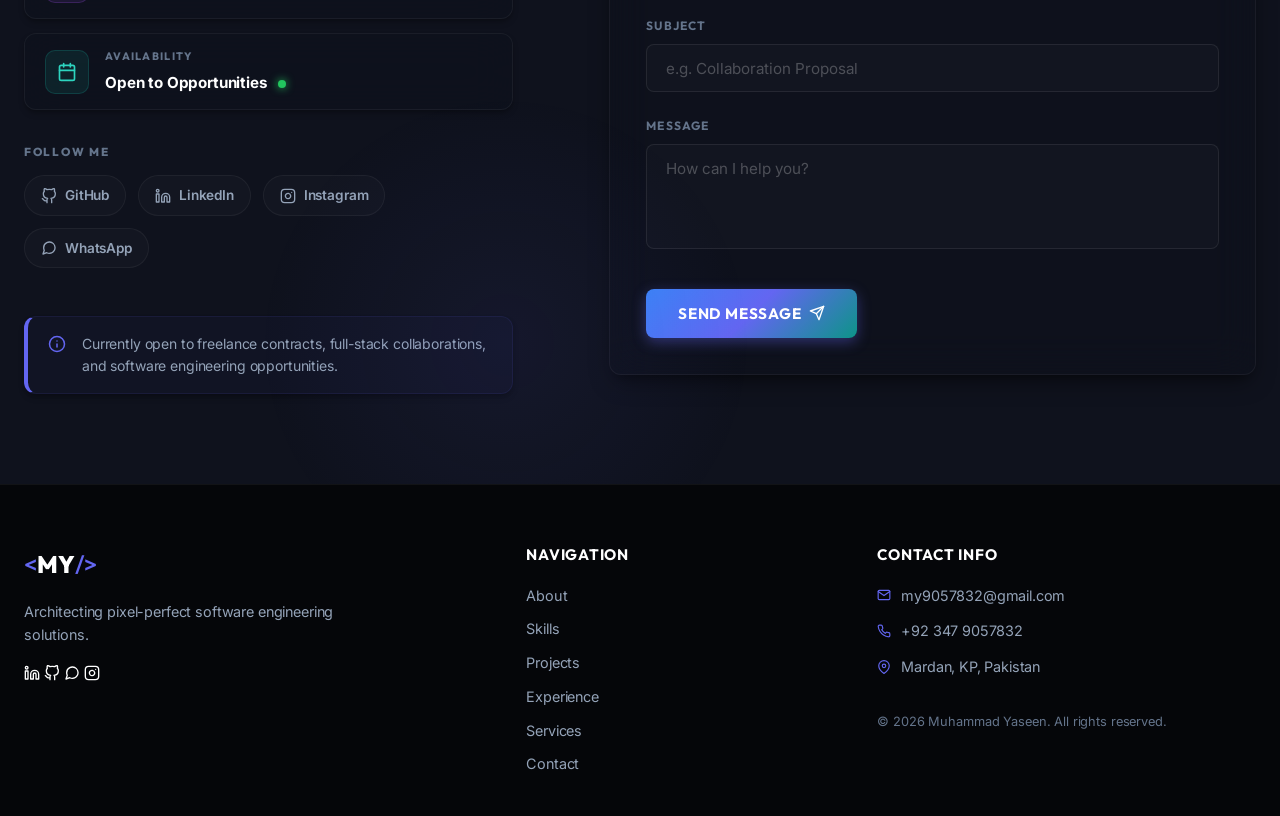
==== commit c0623a88: "Force browser cache invalidation v=50 for clean section headers" ====
--- a/index.html
+++ b/index.html
@@ -31,7 +31,7 @@
     <link href="https://fonts.googleapis.com/css2?family=Inter:wght@300;400;500;600;700&family=Outfit:wght@400;500;600;700;800&display=swap" rel="stylesheet">
     
     <!-- Stylesheet -->
-    <link rel="stylesheet" href="assets/css/styles.css?v=41">
+    <link rel="stylesheet" href="assets/css/styles.css?v=50">
 </head>
 <body class="dark-theme">
 
